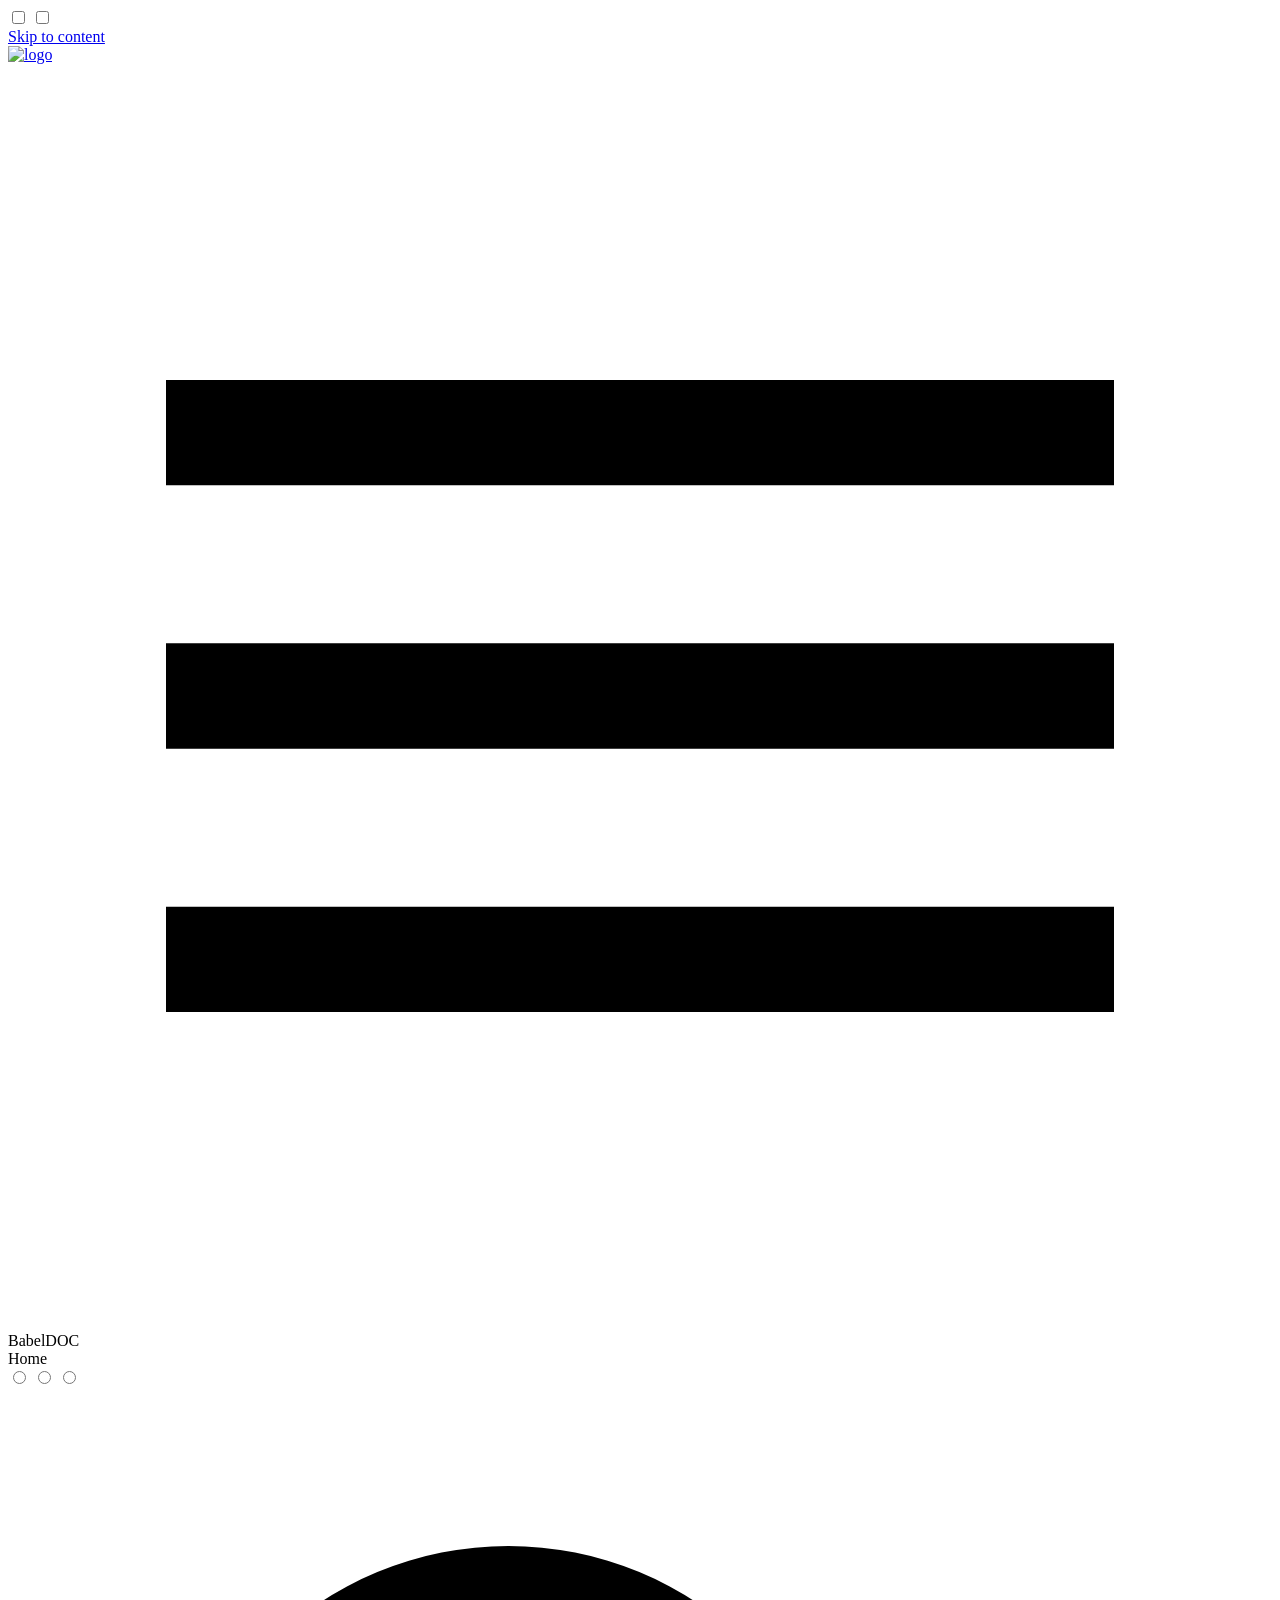
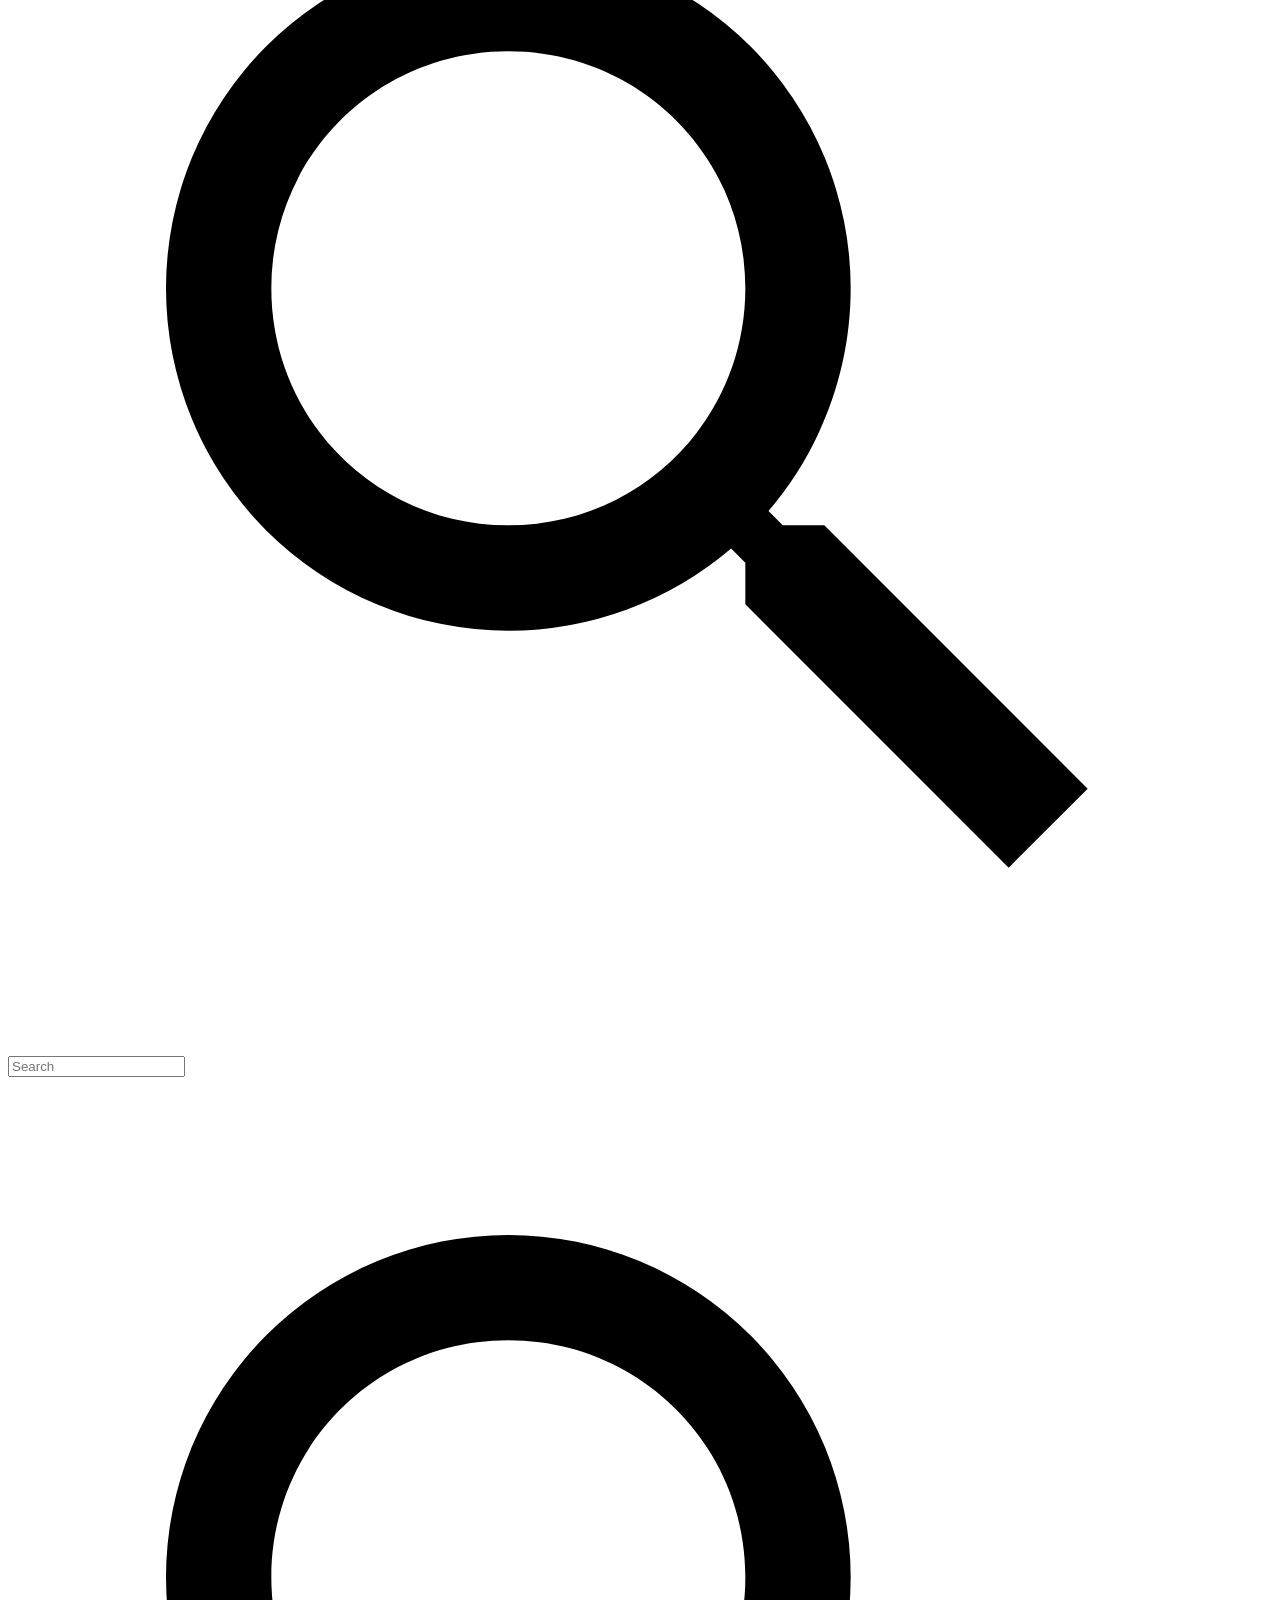
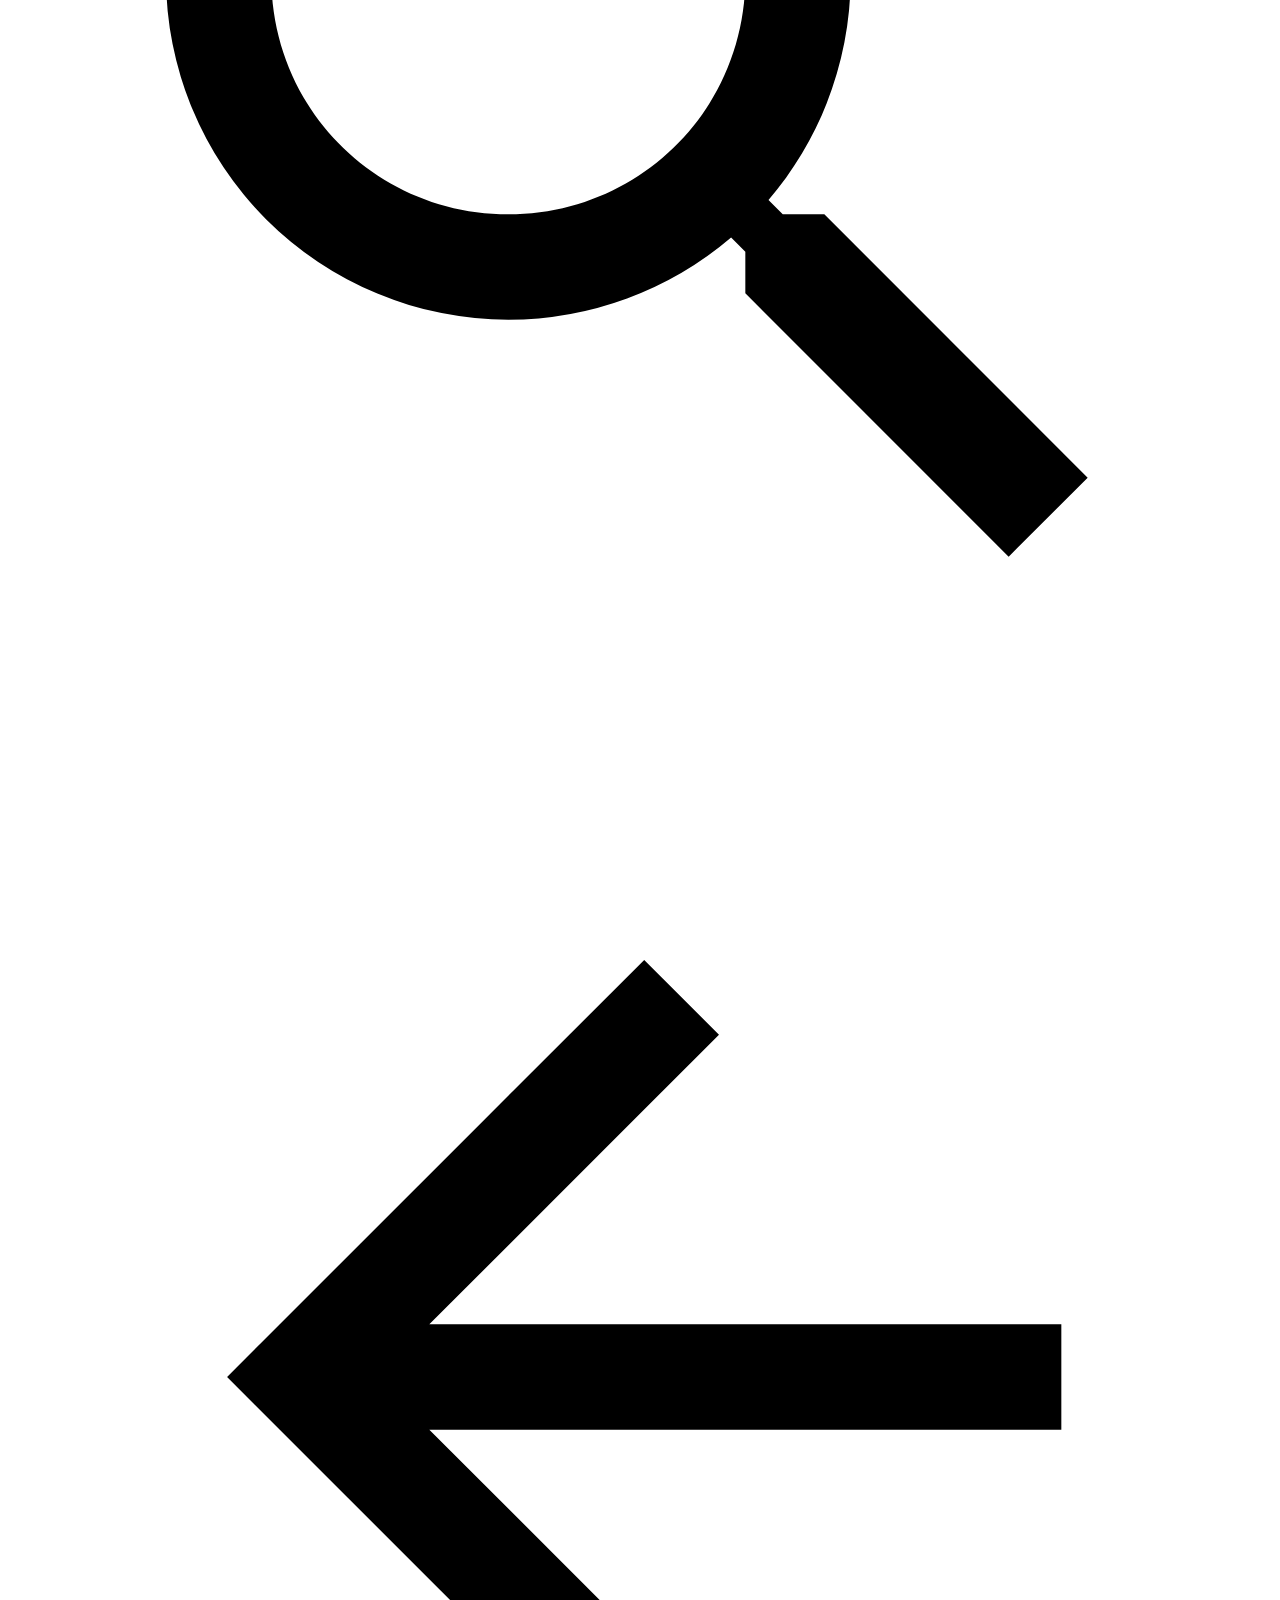
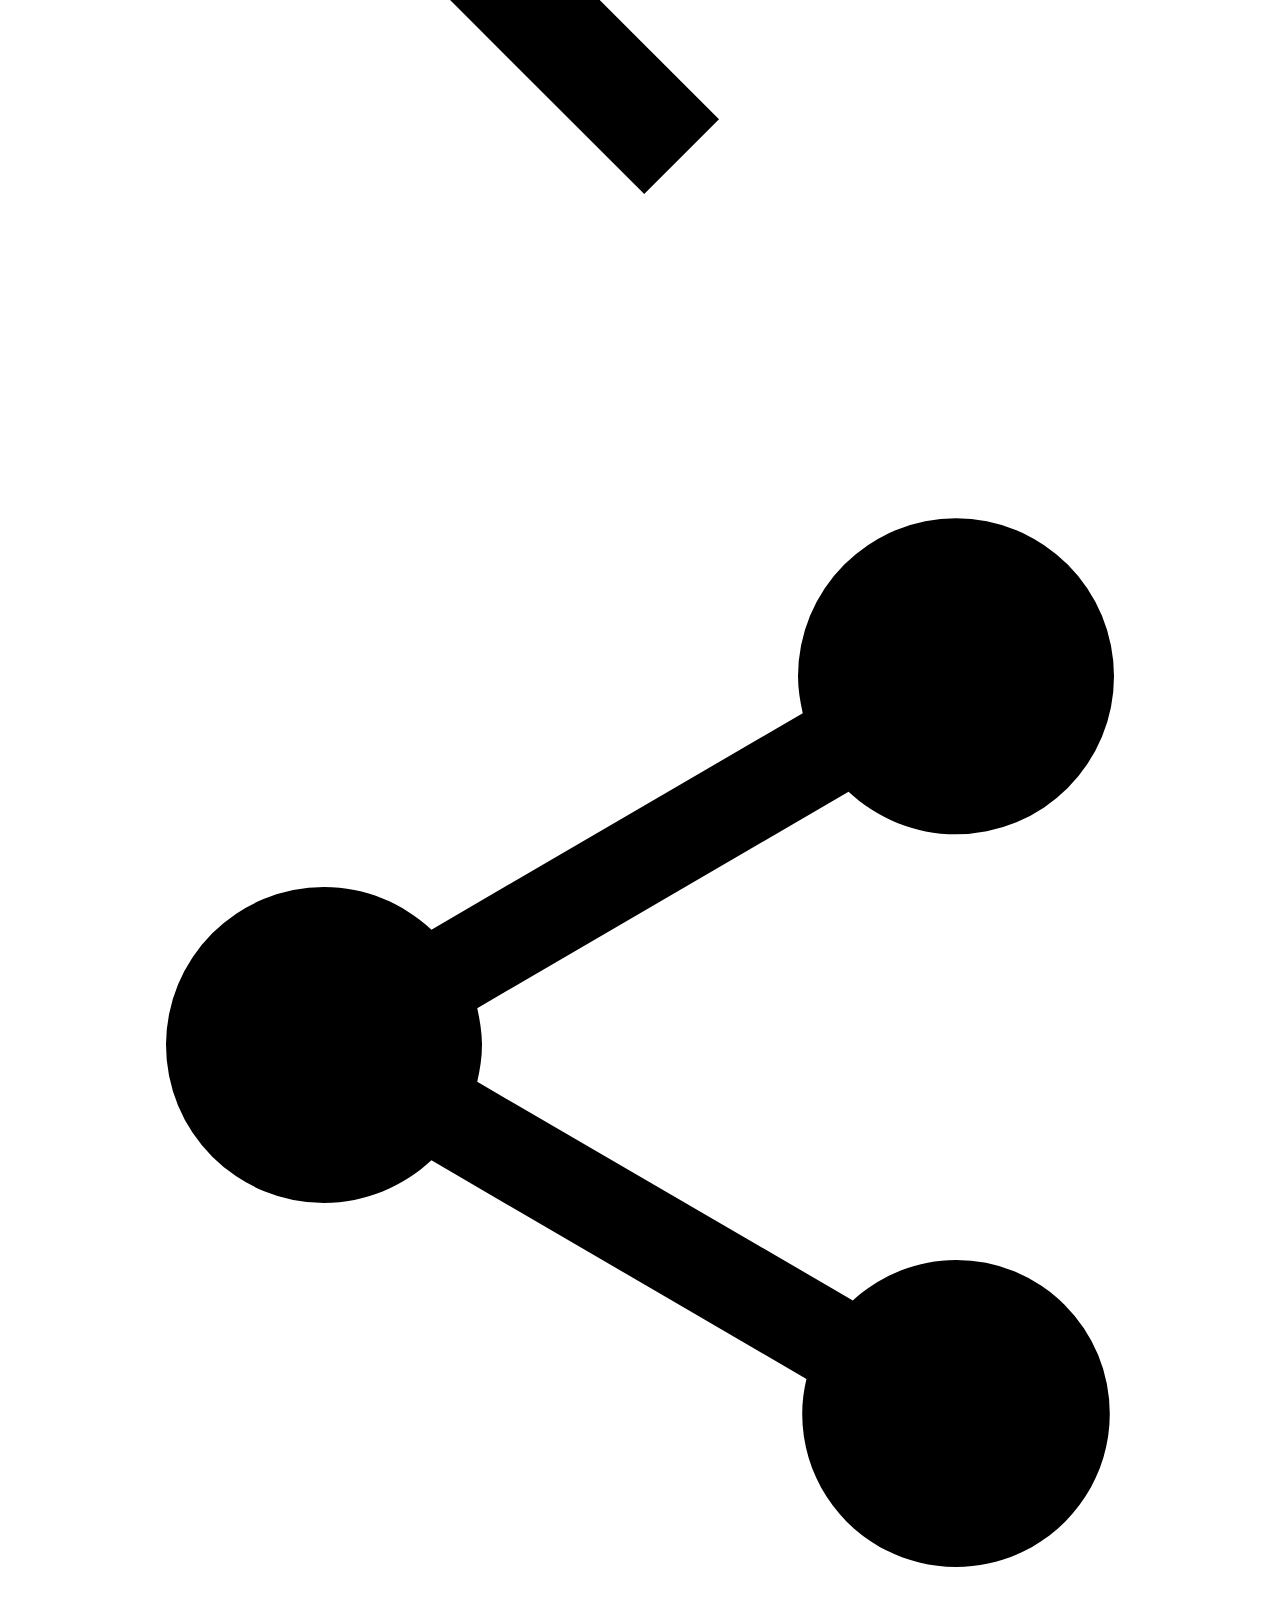
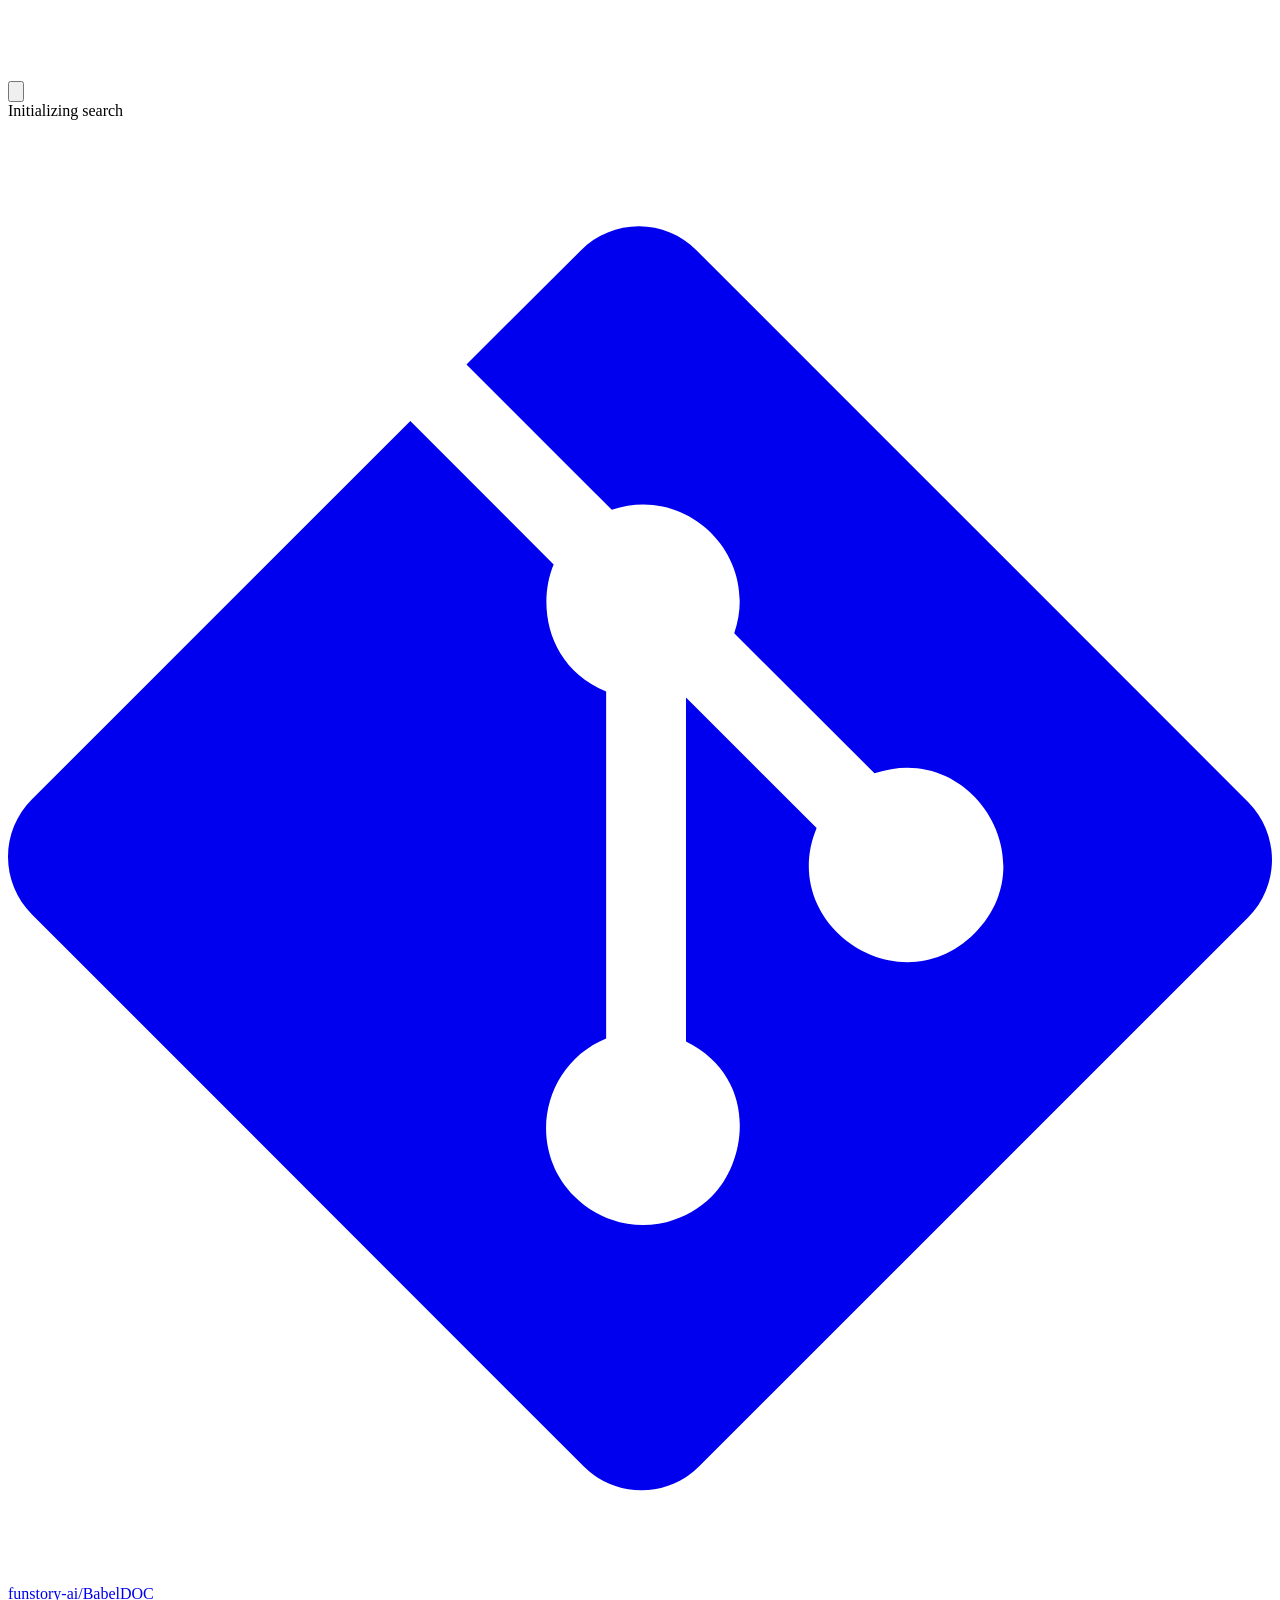
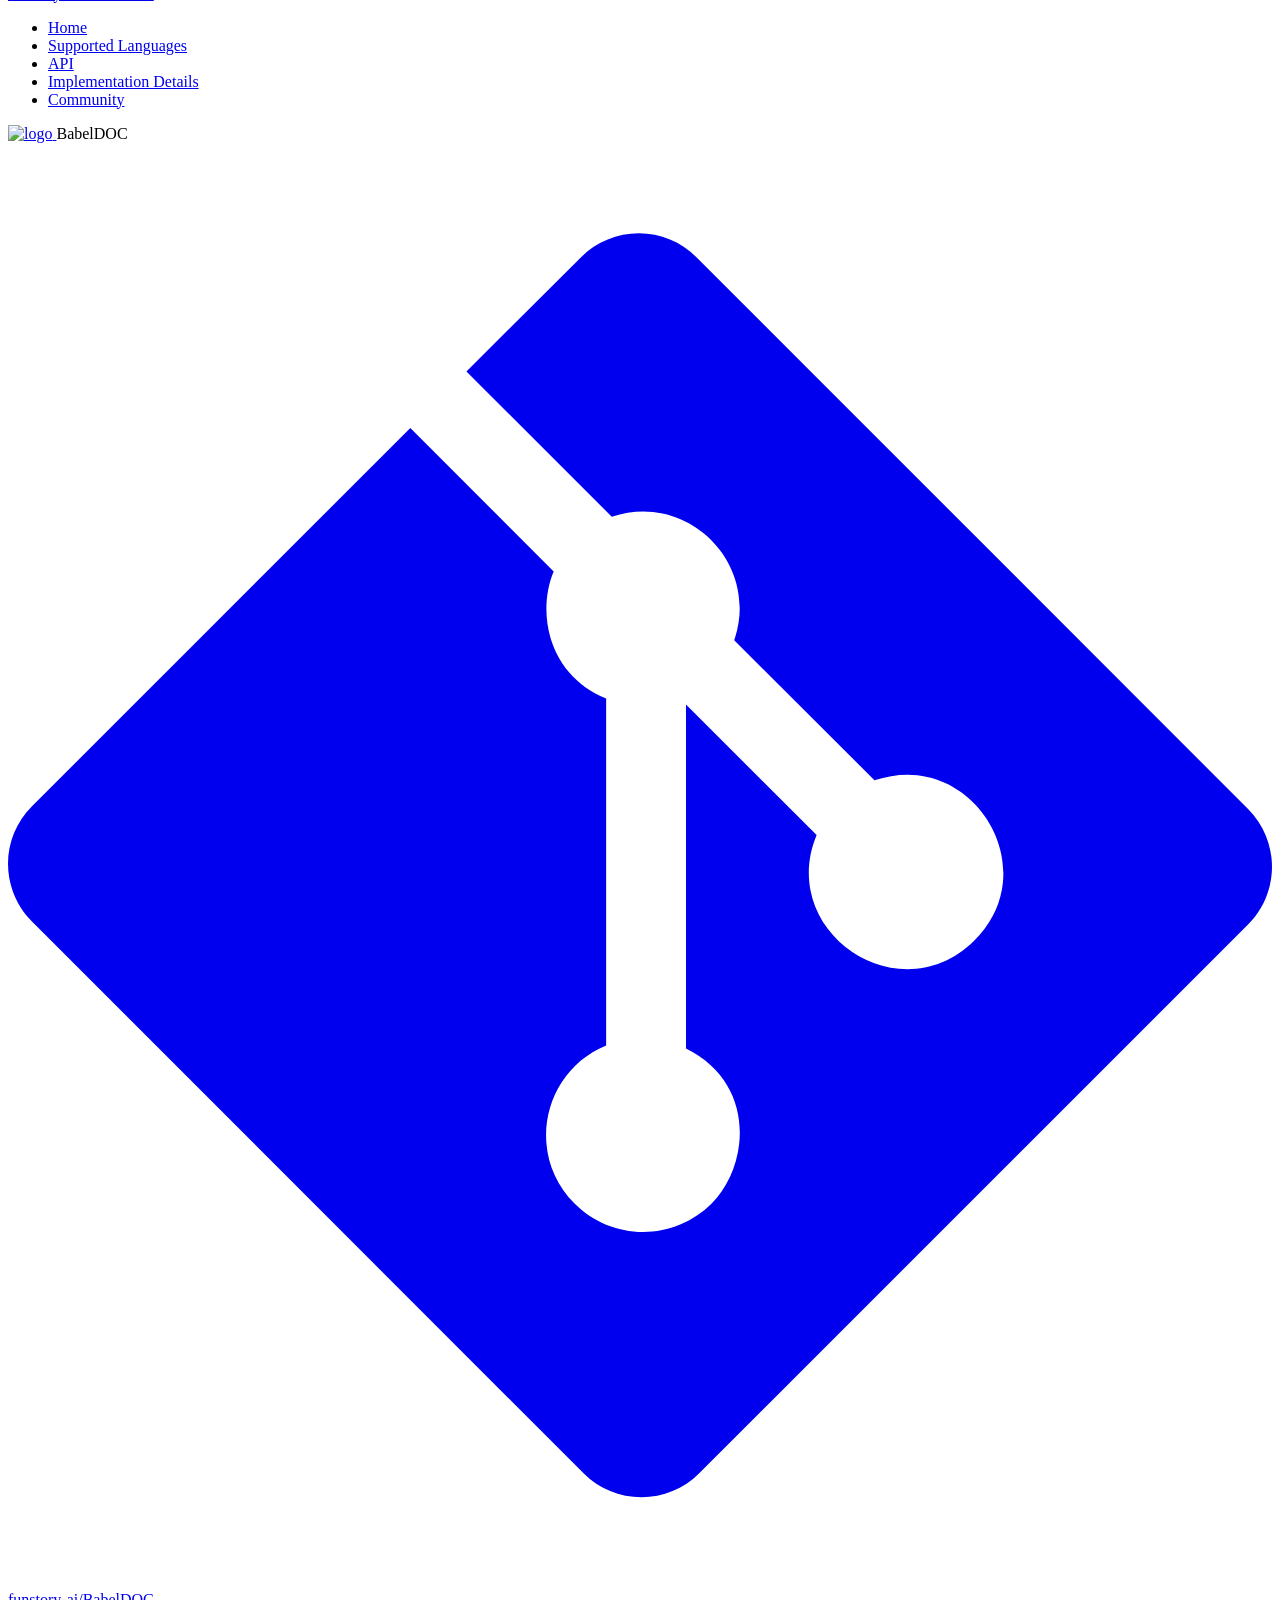
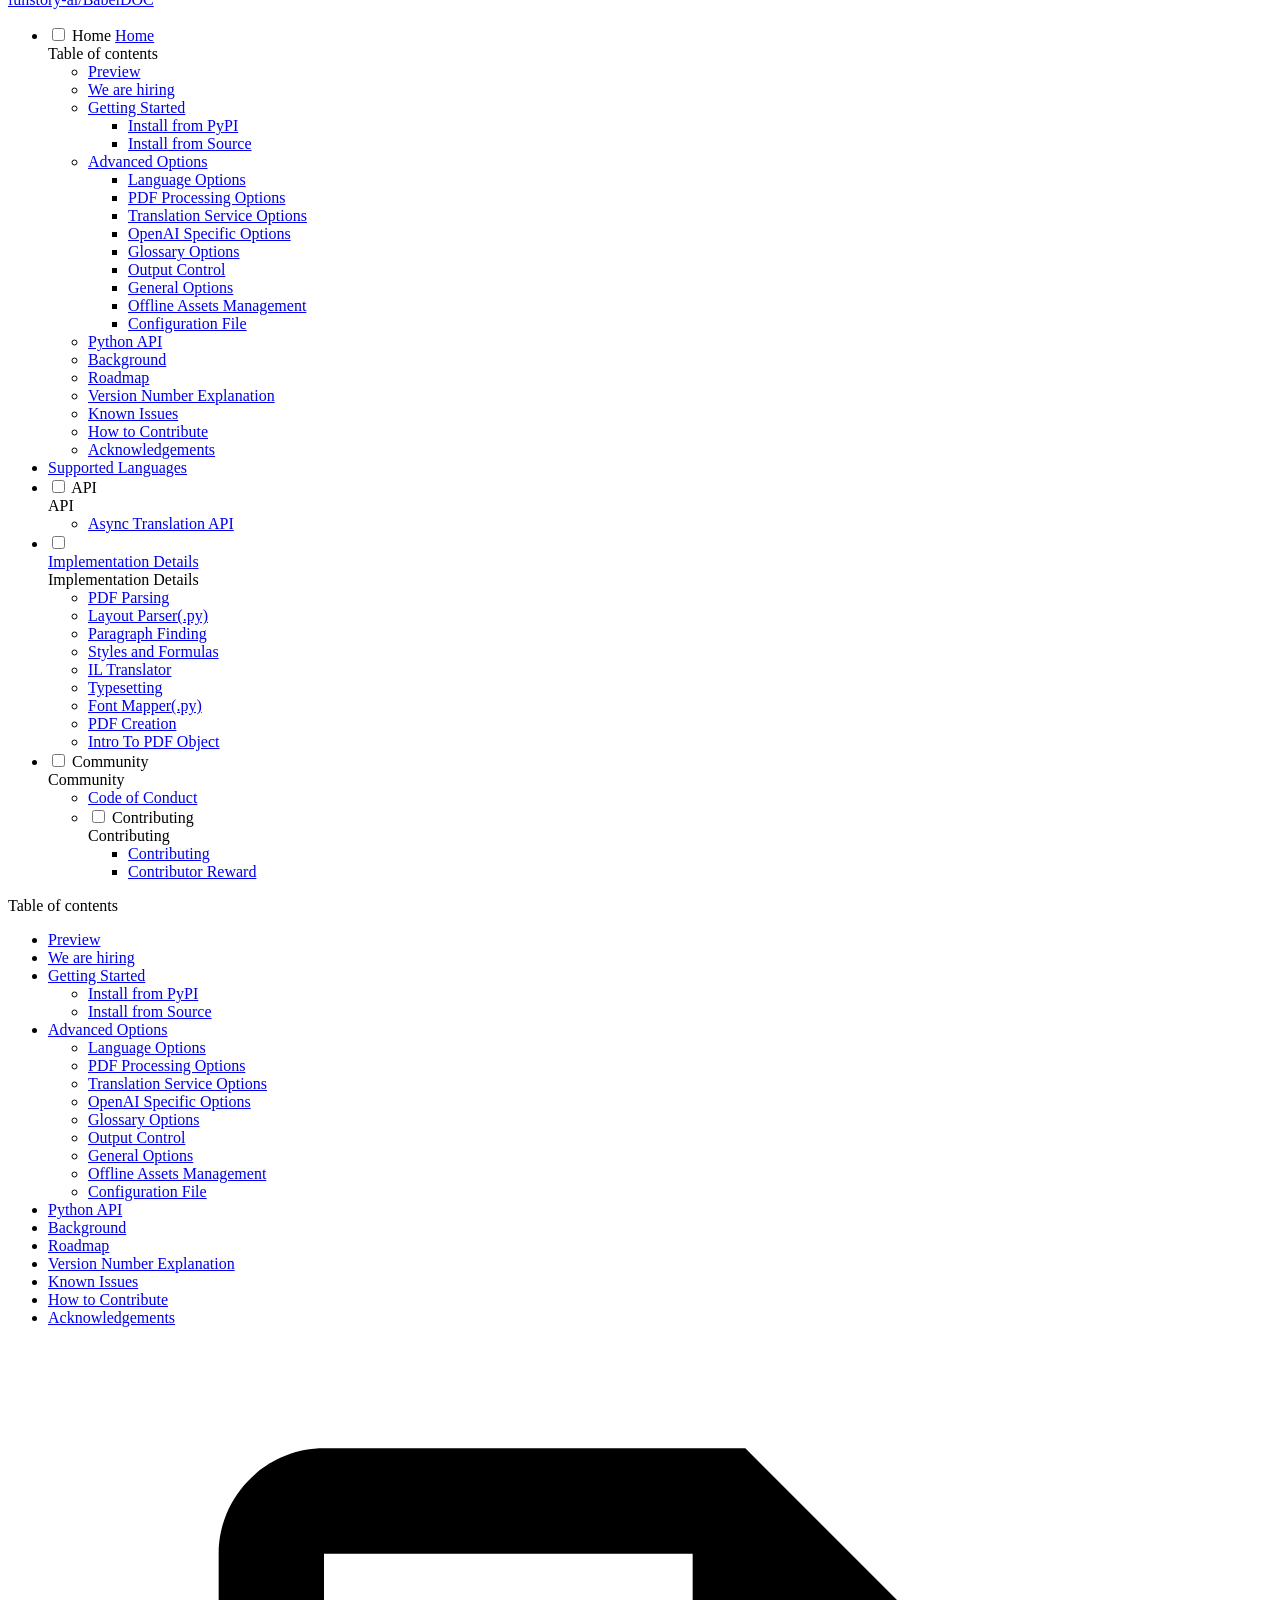
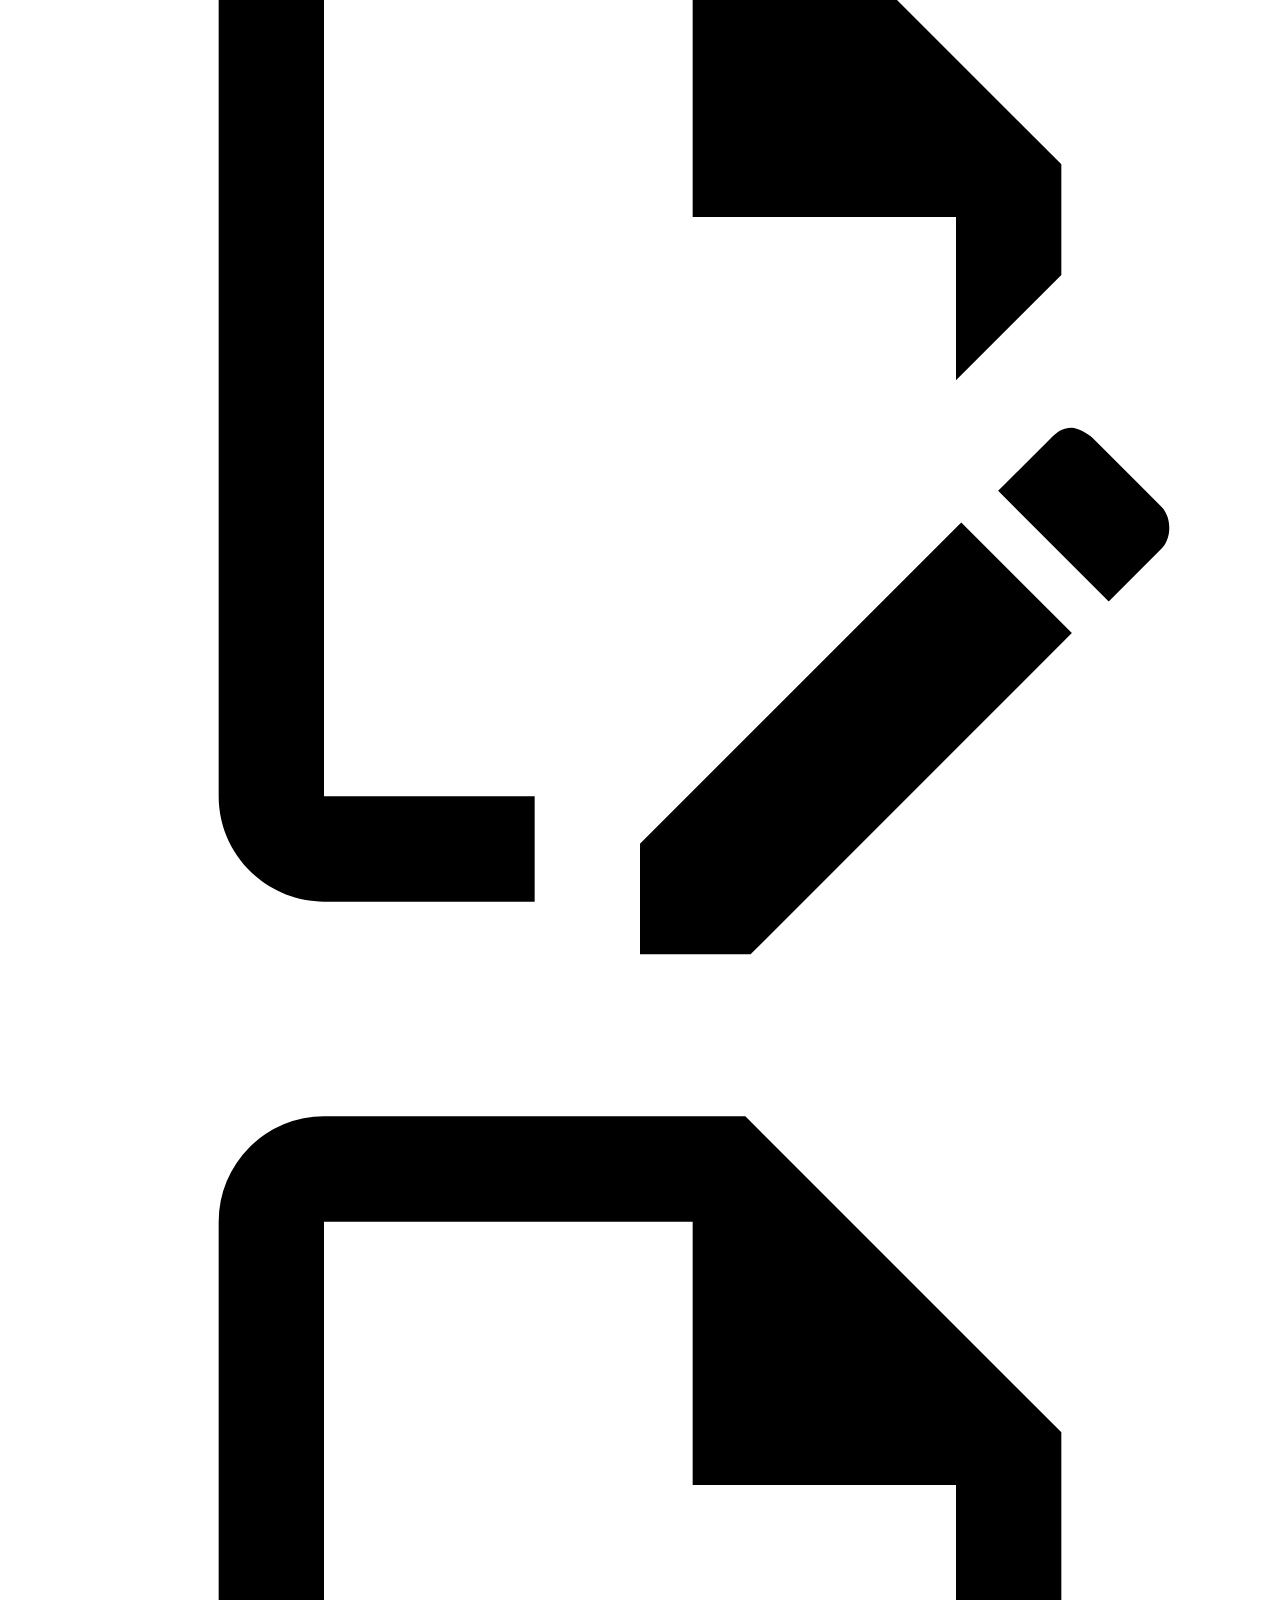
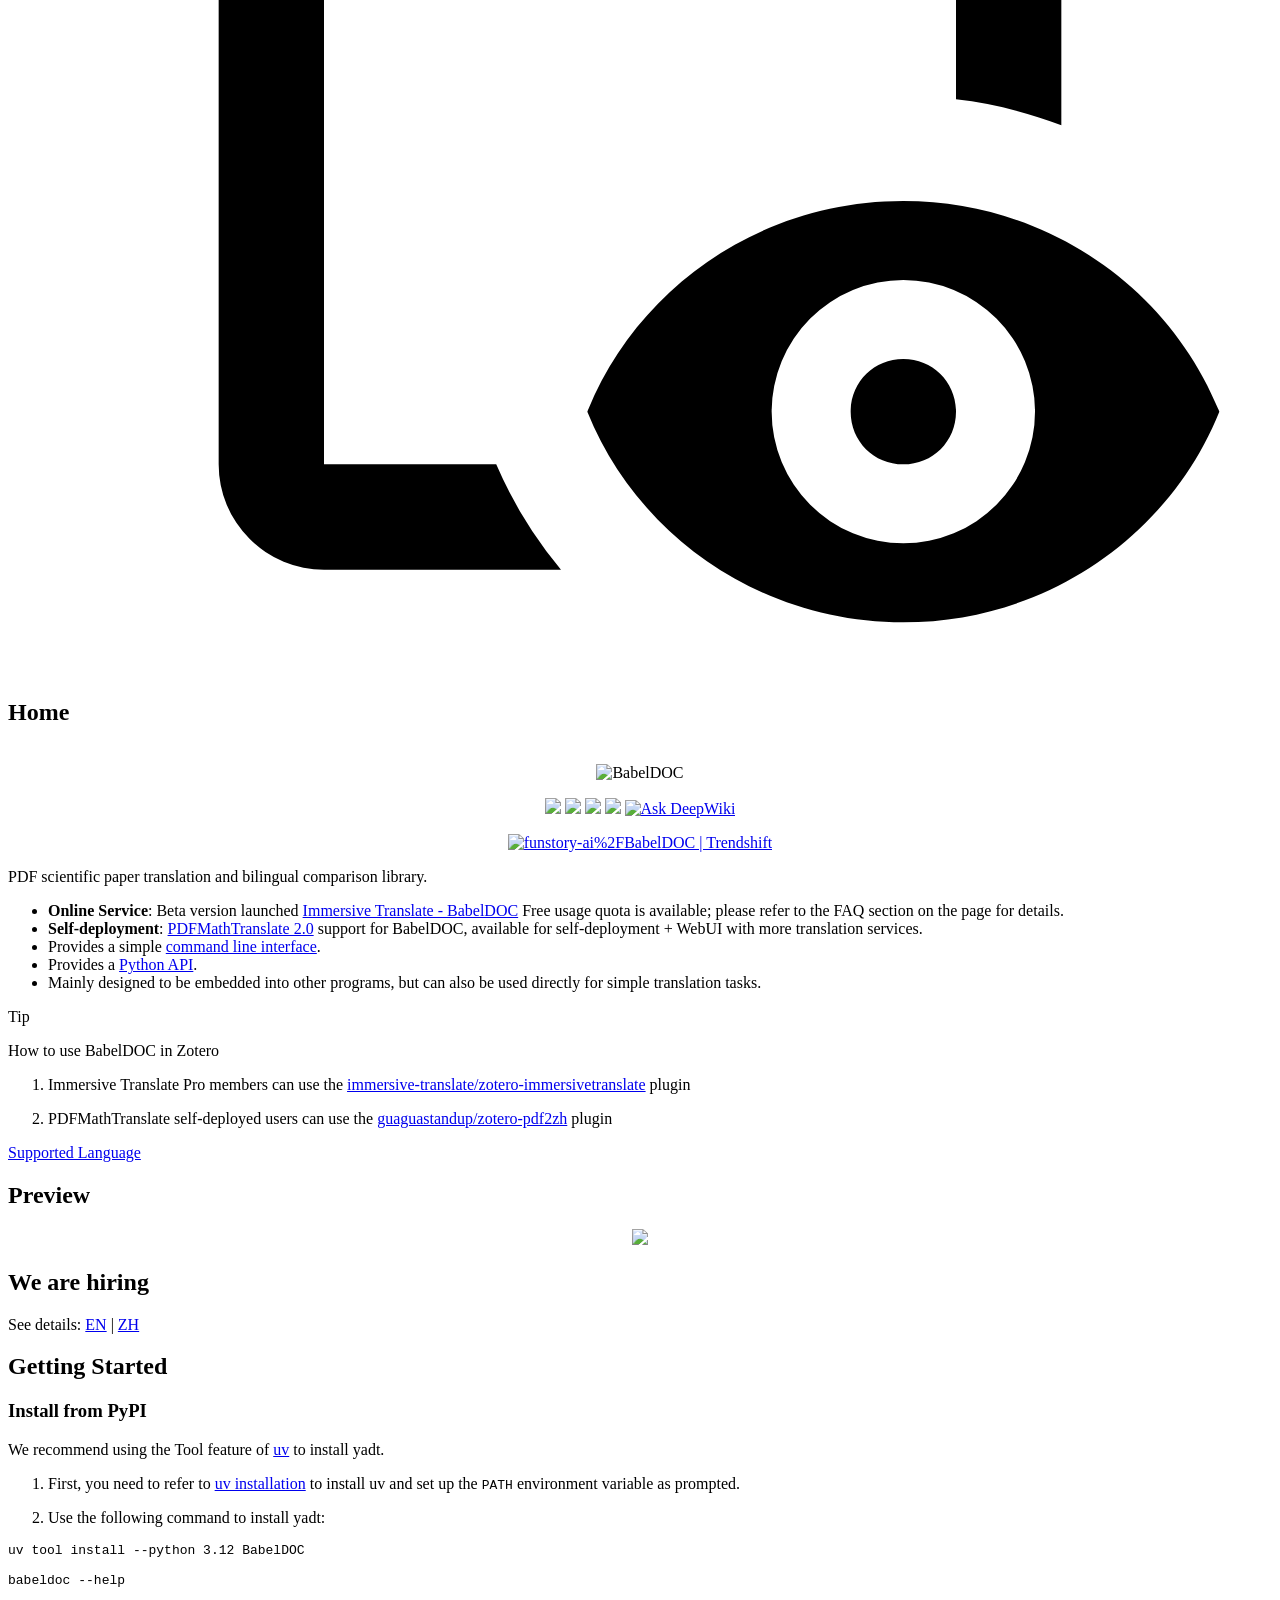
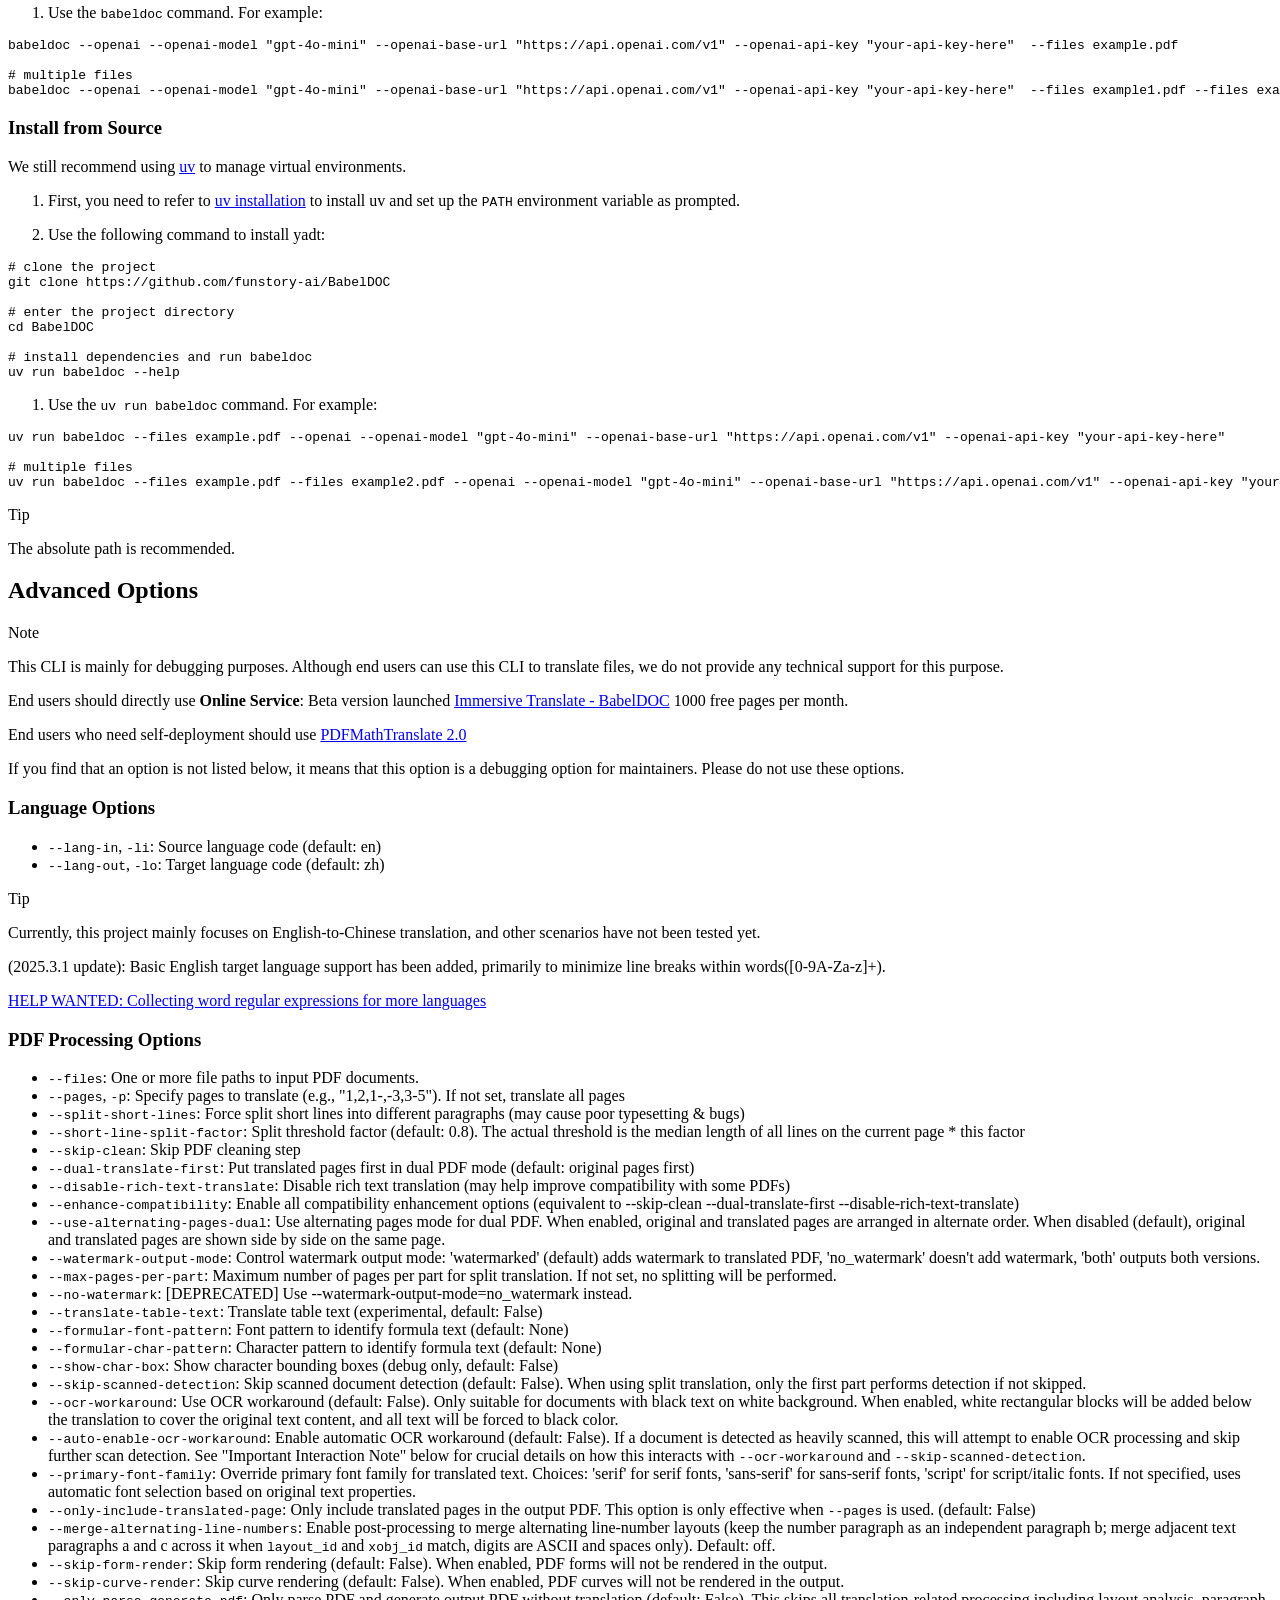
==== index.html @ f6c1f62b "Deployed 0a02318 with MkDocs version: 1.6.1" ====
<!doctype html><html lang=en class=no-js> <head><meta charset=utf-8><meta name=viewport content="width=device-width,initial-scale=1"><meta name=description content="Write your documentation in Markdown and create a professional static site in minutes – searchable, customizable, in 60+ languages, for all devices"><meta name=author content=funstory.ai><link href=https://squidfunk.github.io/mkdocs-material/ rel=canonical><link href=supported_languages/ rel=next><link rel=icon href=images/babeldoc-small-logo-with-transparent-background.svg><meta name=generator content="mkdocs-1.6.1, mkdocs-material-9.6.18"><title>BabelDOC</title><link rel=stylesheet href=assets/stylesheets/main.7e37652d.min.css><link rel=stylesheet href=assets/stylesheets/palette.06af60db.min.css><link rel=preconnect href=https://fonts.gstatic.com crossorigin><link rel=stylesheet href="https://fonts.googleapis.com/css?family=Roboto:300,300i,400,400i,700,700i%7CRoboto+Mono:400,400i,700,700i&display=fallback"><style>:root{--md-text-font:"Roboto";--md-code-font:"Roboto Mono"}</style><script>__md_scope=new URL(".",location),__md_hash=e=>[...e].reduce(((e,_)=>(e<<5)-e+_.charCodeAt(0)),0),__md_get=(e,_=localStorage,t=__md_scope)=>JSON.parse(_.getItem(t.pathname+"."+e)),__md_set=(e,_,t=localStorage,a=__md_scope)=>{try{t.setItem(a.pathname+"."+e,JSON.stringify(_))}catch(e){}}</script></head> <body dir=ltr data-md-color-scheme=default data-md-color-primary=indigo data-md-color-accent=indigo> <input class=md-toggle data-md-toggle=drawer type=checkbox id=__drawer autocomplete=off> <input class=md-toggle data-md-toggle=search type=checkbox id=__search autocomplete=off> <label class=md-overlay for=__drawer></label> <div data-md-component=skip> <a href=#preview class=md-skip> Skip to content </a> </div> <div data-md-component=announce> </div> <header class=md-header data-md-component=header> <nav class="md-header__inner md-grid" aria-label=Header> <a href=. title=BabelDOC class="md-header__button md-logo" aria-label=BabelDOC data-md-component=logo> <img src=images/babeldoc-small-logo-with-transparent-background.svg alt=logo> </a> <label class="md-header__button md-icon" for=__drawer> <svg xmlns=http://www.w3.org/2000/svg viewbox="0 0 24 24"><path d="M3 6h18v2H3zm0 5h18v2H3zm0 5h18v2H3z"/></svg> </label> <div class=md-header__title data-md-component=header-title> <div class=md-header__ellipsis> <div class=md-header__topic> <span class=md-ellipsis> BabelDOC </span> </div> <div class=md-header__topic data-md-component=header-topic> <span class=md-ellipsis> Home </span> </div> </div> </div> <form class=md-header__option data-md-component=palette> <input class=md-option data-md-color-media=(prefers-color-scheme) data-md-color-scheme=default data-md-color-primary=indigo data-md-color-accent=indigo aria-label="Switch to light mode" type=radio name=__palette id=__palette_0> <label class="md-header__button md-icon" title="Switch to light mode" for=__palette_1 hidden> <svg xmlns=http://www.w3.org/2000/svg viewbox="0 0 24 24"><path d="m14.3 16-.7-2h-3.2l-.7 2H7.8L11 7h2l3.2 9zM20 8.69V4h-4.69L12 .69 8.69 4H4v4.69L.69 12 4 15.31V20h4.69L12 23.31 15.31 20H20v-4.69L23.31 12zm-9.15 3.96h2.3L12 9z"/></svg> </label> <input class=md-option data-md-color-media="(prefers-color-scheme: light)" data-md-color-scheme=default data-md-color-primary=white data-md-color-accent=indigo aria-label="Switch to dark mode" type=radio name=__palette id=__palette_1> <label class="md-header__button md-icon" title="Switch to dark mode" for=__palette_2 hidden> <svg xmlns=http://www.w3.org/2000/svg viewbox="0 0 24 24"><path d="M12 8a4 4 0 0 0-4 4 4 4 0 0 0 4 4 4 4 0 0 0 4-4 4 4 0 0 0-4-4m0 10a6 6 0 0 1-6-6 6 6 0 0 1 6-6 6 6 0 0 1 6 6 6 6 0 0 1-6 6m8-9.31V4h-4.69L12 .69 8.69 4H4v4.69L.69 12 4 15.31V20h4.69L12 23.31 15.31 20H20v-4.69L23.31 12z"/></svg> </label> <input class=md-option data-md-color-media="(prefers-color-scheme: dark)" data-md-color-scheme=slate data-md-color-primary=black data-md-color-accent=indigo aria-label="Switch to system preference" type=radio name=__palette id=__palette_2> <label class="md-header__button md-icon" title="Switch to system preference" for=__palette_0 hidden> <svg xmlns=http://www.w3.org/2000/svg viewbox="0 0 24 24"><path d="M12 18c-.89 0-1.74-.2-2.5-.55C11.56 16.5 13 14.42 13 12s-1.44-4.5-3.5-5.45C10.26 6.2 11.11 6 12 6a6 6 0 0 1 6 6 6 6 0 0 1-6 6m8-9.31V4h-4.69L12 .69 8.69 4H4v4.69L.69 12 4 15.31V20h4.69L12 23.31 15.31 20H20v-4.69L23.31 12z"/></svg> </label> </form> <script>var palette=__md_get("__palette");if(palette&&palette.color){if("(prefers-color-scheme)"===palette.color.media){var media=matchMedia("(prefers-color-scheme: light)"),input=document.querySelector(media.matches?"[data-md-color-media='(prefers-color-scheme: light)']":"[data-md-color-media='(prefers-color-scheme: dark)']");palette.color.media=input.getAttribute("data-md-color-media"),palette.color.scheme=input.getAttribute("data-md-color-scheme"),palette.color.primary=input.getAttribute("data-md-color-primary"),palette.color.accent=input.getAttribute("data-md-color-accent")}for(var[key,value]of Object.entries(palette.color))document.body.setAttribute("data-md-color-"+key,value)}</script> <label class="md-header__button md-icon" for=__search> <svg xmlns=http://www.w3.org/2000/svg viewbox="0 0 24 24"><path d="M9.5 3A6.5 6.5 0 0 1 16 9.5c0 1.61-.59 3.09-1.56 4.23l.27.27h.79l5 5-1.5 1.5-5-5v-.79l-.27-.27A6.52 6.52 0 0 1 9.5 16 6.5 6.5 0 0 1 3 9.5 6.5 6.5 0 0 1 9.5 3m0 2C7 5 5 7 5 9.5S7 14 9.5 14 14 12 14 9.5 12 5 9.5 5"/></svg> </label> <div class=md-search data-md-component=search role=dialog> <label class=md-search__overlay for=__search></label> <div class=md-search__inner role=search> <form class=md-search__form name=search> <input type=text class=md-search__input name=query aria-label=Search placeholder=Search autocapitalize=off autocorrect=off autocomplete=off spellcheck=false data-md-component=search-query required> <label class="md-search__icon md-icon" for=__search> <svg xmlns=http://www.w3.org/2000/svg viewbox="0 0 24 24"><path d="M9.5 3A6.5 6.5 0 0 1 16 9.5c0 1.61-.59 3.09-1.56 4.23l.27.27h.79l5 5-1.5 1.5-5-5v-.79l-.27-.27A6.52 6.52 0 0 1 9.5 16 6.5 6.5 0 0 1 3 9.5 6.5 6.5 0 0 1 9.5 3m0 2C7 5 5 7 5 9.5S7 14 9.5 14 14 12 14 9.5 12 5 9.5 5"/></svg> <svg xmlns=http://www.w3.org/2000/svg viewbox="0 0 24 24"><path d="M20 11v2H8l5.5 5.5-1.42 1.42L4.16 12l7.92-7.92L13.5 5.5 8 11z"/></svg> </label> <nav class=md-search__options aria-label=Search> <a href=javascript:void(0) class="md-search__icon md-icon" title=Share aria-label=Share data-clipboard data-clipboard-text data-md-component=search-share tabindex=-1> <svg xmlns=http://www.w3.org/2000/svg viewbox="0 0 24 24"><path d="M18 16.08c-.76 0-1.44.3-1.96.77L8.91 12.7c.05-.23.09-.46.09-.7s-.04-.47-.09-.7l7.05-4.11c.54.5 1.25.81 2.04.81a3 3 0 0 0 3-3 3 3 0 0 0-3-3 3 3 0 0 0-3 3c0 .24.04.47.09.7L8.04 9.81C7.5 9.31 6.79 9 6 9a3 3 0 0 0-3 3 3 3 0 0 0 3 3c.79 0 1.5-.31 2.04-.81l7.12 4.15c-.05.21-.08.43-.08.66 0 1.61 1.31 2.91 2.92 2.91s2.92-1.3 2.92-2.91A2.92 2.92 0 0 0 18 16.08"/></svg> </a> <button type=reset class="md-search__icon md-icon" title=Clear aria-label=Clear tabindex=-1> <svg xmlns=http://www.w3.org/2000/svg viewbox="0 0 24 24"><path d="M19 6.41 17.59 5 12 10.59 6.41 5 5 6.41 10.59 12 5 17.59 6.41 19 12 13.41 17.59 19 19 17.59 13.41 12z"/></svg> </button> </nav> <div class=md-search__suggest data-md-component=search-suggest></div> </form> <div class=md-search__output> <div class=md-search__scrollwrap tabindex=0 data-md-scrollfix> <div class=md-search-result data-md-component=search-result> <div class=md-search-result__meta> Initializing search </div> <ol class=md-search-result__list role=presentation></ol> </div> </div> </div> </div> </div> <div class=md-header__source> <a href=https://github.com/funstory-ai/BabelDOC title="Go to repository" class=md-source data-md-component=source> <div class="md-source__icon md-icon"> <svg xmlns=http://www.w3.org/2000/svg viewbox="0 0 448 512"><!-- Font Awesome Free 7.0.0 by @fontawesome - https://fontawesome.com License - https://fontawesome.com/license/free (Icons: CC BY 4.0, Fonts: SIL OFL 1.1, Code: MIT License) Copyright 2025 Fonticons, Inc.--><path fill=currentColor d="M439.6 236.1 244 40.5c-5.4-5.5-12.8-8.5-20.4-8.5s-15 3-20.4 8.4L162.5 81l51.5 51.5c27.1-9.1 52.7 16.8 43.4 43.7l49.7 49.7c34.2-11.8 61.2 31 35.5 56.7-26.5 26.5-70.2-2.9-56-37.3L240.3 199v121.9c25.3 12.5 22.3 41.8 9.1 55-6.4 6.4-15.2 10.1-24.3 10.1s-17.8-3.6-24.3-10.1c-17.6-17.6-11.1-46.9 11.2-56v-123c-20.8-8.5-24.6-30.7-18.6-45L142.6 101 8.5 235.1C3 240.6 0 247.9 0 255.5s3 15 8.5 20.4l195.6 195.7c5.4 5.4 12.7 8.4 20.4 8.4s15-3 20.4-8.4l194.7-194.7c5.4-5.4 8.4-12.8 8.4-20.4s-3-15-8.4-20.4"/></svg> </div> <div class=md-source__repository> funstory-ai/BabelDOC </div> </a> </div> </nav> </header> <div class=md-container data-md-component=container> <nav class=md-tabs aria-label=Tabs data-md-component=tabs> <div class=md-grid> <ul class=md-tabs__list> <li class="md-tabs__item md-tabs__item--active"> <a href=. class=md-tabs__link> Home </a> </li> <li class=md-tabs__item> <a href=supported_languages/ class=md-tabs__link> Supported Languages </a> </li> <li class=md-tabs__item> <a href=ImplementationDetails/AsyncTranslate/AsyncTranslate/ class=md-tabs__link> API </a> </li> <li class=md-tabs__item> <a href=ImplementationDetails/ class=md-tabs__link> Implementation Details </a> </li> <li class=md-tabs__item> <a href=CODE_OF_CONDUCT/ class=md-tabs__link> Community </a> </li> </ul> </div> </nav> <main class=md-main data-md-component=main> <div class="md-main__inner md-grid"> <div class="md-sidebar md-sidebar--primary" data-md-component=sidebar data-md-type=navigation> <div class=md-sidebar__scrollwrap> <div class=md-sidebar__inner> <nav class="md-nav md-nav--primary md-nav--lifted" aria-label=Navigation data-md-level=0> <label class=md-nav__title for=__drawer> <a href=. title=BabelDOC class="md-nav__button md-logo" aria-label=BabelDOC data-md-component=logo> <img src=images/babeldoc-small-logo-with-transparent-background.svg alt=logo> </a> BabelDOC </label> <div class=md-nav__source> <a href=https://github.com/funstory-ai/BabelDOC title="Go to repository" class=md-source data-md-component=source> <div class="md-source__icon md-icon"> <svg xmlns=http://www.w3.org/2000/svg viewbox="0 0 448 512"><!-- Font Awesome Free 7.0.0 by @fontawesome - https://fontawesome.com License - https://fontawesome.com/license/free (Icons: CC BY 4.0, Fonts: SIL OFL 1.1, Code: MIT License) Copyright 2025 Fonticons, Inc.--><path fill=currentColor d="M439.6 236.1 244 40.5c-5.4-5.5-12.8-8.5-20.4-8.5s-15 3-20.4 8.4L162.5 81l51.5 51.5c27.1-9.1 52.7 16.8 43.4 43.7l49.7 49.7c34.2-11.8 61.2 31 35.5 56.7-26.5 26.5-70.2-2.9-56-37.3L240.3 199v121.9c25.3 12.5 22.3 41.8 9.1 55-6.4 6.4-15.2 10.1-24.3 10.1s-17.8-3.6-24.3-10.1c-17.6-17.6-11.1-46.9 11.2-56v-123c-20.8-8.5-24.6-30.7-18.6-45L142.6 101 8.5 235.1C3 240.6 0 247.9 0 255.5s3 15 8.5 20.4l195.6 195.7c5.4 5.4 12.7 8.4 20.4 8.4s15-3 20.4-8.4l194.7-194.7c5.4-5.4 8.4-12.8 8.4-20.4s-3-15-8.4-20.4"/></svg> </div> <div class=md-source__repository> funstory-ai/BabelDOC </div> </a> </div> <ul class=md-nav__list data-md-scrollfix> <li class="md-nav__item md-nav__item--active"> <input class="md-nav__toggle md-toggle" type=checkbox id=__toc> <label class="md-nav__link md-nav__link--active" for=__toc> <span class=md-ellipsis> Home </span> <span class="md-nav__icon md-icon"></span> </label> <a href=. class="md-nav__link md-nav__link--active"> <span class=md-ellipsis> Home </span> </a> <nav class="md-nav md-nav--secondary" aria-label="Table of contents"> <label class=md-nav__title for=__toc> <span class="md-nav__icon md-icon"></span> Table of contents </label> <ul class=md-nav__list data-md-component=toc data-md-scrollfix> <li class=md-nav__item> <a href=#preview class=md-nav__link> <span class=md-ellipsis> Preview </span> </a> </li> <li class=md-nav__item> <a href=#we-are-hiring class=md-nav__link> <span class=md-ellipsis> We are hiring </span> </a> </li> <li class=md-nav__item> <a href=#getting-started class=md-nav__link> <span class=md-ellipsis> Getting Started </span> </a> <nav class=md-nav aria-label="Getting Started"> <ul class=md-nav__list> <li class=md-nav__item> <a href=#install-from-pypi class=md-nav__link> <span class=md-ellipsis> Install from PyPI </span> </a> </li> <li class=md-nav__item> <a href=#install-from-source class=md-nav__link> <span class=md-ellipsis> Install from Source </span> </a> </li> </ul> </nav> </li> <li class=md-nav__item> <a href=#advanced-options class=md-nav__link> <span class=md-ellipsis> Advanced Options </span> </a> <nav class=md-nav aria-label="Advanced Options"> <ul class=md-nav__list> <li class=md-nav__item> <a href=#language-options class=md-nav__link> <span class=md-ellipsis> Language Options </span> </a> </li> <li class=md-nav__item> <a href=#pdf-processing-options class=md-nav__link> <span class=md-ellipsis> PDF Processing Options </span> </a> </li> <li class=md-nav__item> <a href=#translation-service-options class=md-nav__link> <span class=md-ellipsis> Translation Service Options </span> </a> </li> <li class=md-nav__item> <a href=#openai-specific-options class=md-nav__link> <span class=md-ellipsis> OpenAI Specific Options </span> </a> </li> <li class=md-nav__item> <a href=#glossary-options class=md-nav__link> <span class=md-ellipsis> Glossary Options </span> </a> </li> <li class=md-nav__item> <a href=#output-control class=md-nav__link> <span class=md-ellipsis> Output Control </span> </a> </li> <li class=md-nav__item> <a href=#general-options class=md-nav__link> <span class=md-ellipsis> General Options </span> </a> </li> <li class=md-nav__item> <a href=#offline-assets-management class=md-nav__link> <span class=md-ellipsis> Offline Assets Management </span> </a> </li> <li class=md-nav__item> <a href=#configuration-file class=md-nav__link> <span class=md-ellipsis> Configuration File </span> </a> </li> </ul> </nav> </li> <li class=md-nav__item> <a href=#python-api class=md-nav__link> <span class=md-ellipsis> Python API </span> </a> </li> <li class=md-nav__item> <a href=#background class=md-nav__link> <span class=md-ellipsis> Background </span> </a> </li> <li class=md-nav__item> <a href=#roadmap class=md-nav__link> <span class=md-ellipsis> Roadmap </span> </a> </li> <li class=md-nav__item> <a href=#version-number-explanation class=md-nav__link> <span class=md-ellipsis> Version Number Explanation </span> </a> </li> <li class=md-nav__item> <a href=#known-issues class=md-nav__link> <span class=md-ellipsis> Known Issues </span> </a> </li> <li class=md-nav__item> <a href=#how-to-contribute class=md-nav__link> <span class=md-ellipsis> How to Contribute </span> </a> </li> <li class=md-nav__item> <a href=#acknowledgements class=md-nav__link> <span class=md-ellipsis> Acknowledgements </span> </a> </li> </ul> </nav> </li> <li class=md-nav__item> <a href=supported_languages/ class=md-nav__link> <span class=md-ellipsis> Supported Languages </span> </a> </li> <li class="md-nav__item md-nav__item--nested"> <input class="md-nav__toggle md-toggle " type=checkbox id=__nav_3> <label class=md-nav__link for=__nav_3 id=__nav_3_label tabindex=0> <span class=md-ellipsis> API </span> <span class="md-nav__icon md-icon"></span> </label> <nav class=md-nav data-md-level=1 aria-labelledby=__nav_3_label aria-expanded=false> <label class=md-nav__title for=__nav_3> <span class="md-nav__icon md-icon"></span> API </label> <ul class=md-nav__list data-md-scrollfix> <li class=md-nav__item> <a href=ImplementationDetails/AsyncTranslate/AsyncTranslate/ class=md-nav__link> <span class=md-ellipsis> Async Translation API </span> </a> </li> </ul> </nav> </li> <li class="md-nav__item md-nav__item--nested"> <input class="md-nav__toggle md-toggle " type=checkbox id=__nav_4> <div class="md-nav__link md-nav__container"> <a href=ImplementationDetails/ class="md-nav__link "> <span class=md-ellipsis> Implementation Details </span> </a> <label class="md-nav__link " for=__nav_4 id=__nav_4_label tabindex=0> <span class="md-nav__icon md-icon"></span> </label> </div> <nav class=md-nav data-md-level=1 aria-labelledby=__nav_4_label aria-expanded=false> <label class=md-nav__title for=__nav_4> <span class="md-nav__icon md-icon"></span> Implementation Details </label> <ul class=md-nav__list data-md-scrollfix> <li class=md-nav__item> <a href=ImplementationDetails/PDFParsing/PDFParsing/ class=md-nav__link> <span class=md-ellipsis> PDF Parsing </span> </a> </li> <li class=md-nav__item> <a href=https://github.com/funstory-ai/BabelDOC/blob/main/babeldoc/document_il/midend/layout_parser.py class=md-nav__link> <span class=md-ellipsis> Layout Parser(.py) </span> </a> </li> <li class=md-nav__item> <a href=ImplementationDetails/ParagraphFinding/ParagraphFinding/ class=md-nav__link> <span class=md-ellipsis> Paragraph Finding </span> </a> </li> <li class=md-nav__item> <a href=ImplementationDetails/StylesAndFormulas/StylesAndFormulas/ class=md-nav__link> <span class=md-ellipsis> Styles and Formulas </span> </a> </li> <li class=md-nav__item> <a href=ImplementationDetails/ILTranslator/ILTranslator/ class=md-nav__link> <span class=md-ellipsis> IL Translator </span> </a> </li> <li class=md-nav__item> <a href=ImplementationDetails/Typesetting/Typesetting/ class=md-nav__link> <span class=md-ellipsis> Typesetting </span> </a> </li> <li class=md-nav__item> <a href=https://github.com/funstory-ai/BabelDOC/blob/main/babeldoc/document_il/utils/fontmap.py class=md-nav__link> <span class=md-ellipsis> Font Mapper(.py) </span> </a> </li> <li class=md-nav__item> <a href=ImplementationDetails/PDFCreation/PDFCreation/ class=md-nav__link> <span class=md-ellipsis> PDF Creation </span> </a> </li> <li class=md-nav__item> <a href=intro-to-pdf-object/ class=md-nav__link> <span class=md-ellipsis> Intro To PDF Object </span> </a> </li> </ul> </nav> </li> <li class="md-nav__item md-nav__item--nested"> <input class="md-nav__toggle md-toggle " type=checkbox id=__nav_5> <label class=md-nav__link for=__nav_5 id=__nav_5_label tabindex=0> <span class=md-ellipsis> Community </span> <span class="md-nav__icon md-icon"></span> </label> <nav class=md-nav data-md-level=1 aria-labelledby=__nav_5_label aria-expanded=false> <label class=md-nav__title for=__nav_5> <span class="md-nav__icon md-icon"></span> Community </label> <ul class=md-nav__list data-md-scrollfix> <li class=md-nav__item> <a href=CODE_OF_CONDUCT/ class=md-nav__link> <span class=md-ellipsis> Code of Conduct </span> </a> </li> <li class="md-nav__item md-nav__item--nested"> <input class="md-nav__toggle md-toggle " type=checkbox id=__nav_5_2> <label class=md-nav__link for=__nav_5_2 id=__nav_5_2_label tabindex=0> <span class=md-ellipsis> Contributing </span> <span class="md-nav__icon md-icon"></span> </label> <nav class=md-nav data-md-level=2 aria-labelledby=__nav_5_2_label aria-expanded=false> <label class=md-nav__title for=__nav_5_2> <span class="md-nav__icon md-icon"></span> Contributing </label> <ul class=md-nav__list data-md-scrollfix> <li class=md-nav__item> <a href=CONTRIBUTING/ class=md-nav__link> <span class=md-ellipsis> Contributing </span> </a> </li> <li class=md-nav__item> <a href=CONTRIBUTOR_REWARD/ class=md-nav__link> <span class=md-ellipsis> Contributor Reward </span> </a> </li> </ul> </nav> </li> </ul> </nav> </li> </ul> </nav> </div> </div> </div> <div class="md-sidebar md-sidebar--secondary" data-md-component=sidebar data-md-type=toc> <div class=md-sidebar__scrollwrap> <div class=md-sidebar__inner> <nav class="md-nav md-nav--secondary" aria-label="Table of contents"> <label class=md-nav__title for=__toc> <span class="md-nav__icon md-icon"></span> Table of contents </label> <ul class=md-nav__list data-md-component=toc data-md-scrollfix> <li class=md-nav__item> <a href=#preview class=md-nav__link> <span class=md-ellipsis> Preview </span> </a> </li> <li class=md-nav__item> <a href=#we-are-hiring class=md-nav__link> <span class=md-ellipsis> We are hiring </span> </a> </li> <li class=md-nav__item> <a href=#getting-started class=md-nav__link> <span class=md-ellipsis> Getting Started </span> </a> <nav class=md-nav aria-label="Getting Started"> <ul class=md-nav__list> <li class=md-nav__item> <a href=#install-from-pypi class=md-nav__link> <span class=md-ellipsis> Install from PyPI </span> </a> </li> <li class=md-nav__item> <a href=#install-from-source class=md-nav__link> <span class=md-ellipsis> Install from Source </span> </a> </li> </ul> </nav> </li> <li class=md-nav__item> <a href=#advanced-options class=md-nav__link> <span class=md-ellipsis> Advanced Options </span> </a> <nav class=md-nav aria-label="Advanced Options"> <ul class=md-nav__list> <li class=md-nav__item> <a href=#language-options class=md-nav__link> <span class=md-ellipsis> Language Options </span> </a> </li> <li class=md-nav__item> <a href=#pdf-processing-options class=md-nav__link> <span class=md-ellipsis> PDF Processing Options </span> </a> </li> <li class=md-nav__item> <a href=#translation-service-options class=md-nav__link> <span class=md-ellipsis> Translation Service Options </span> </a> </li> <li class=md-nav__item> <a href=#openai-specific-options class=md-nav__link> <span class=md-ellipsis> OpenAI Specific Options </span> </a> </li> <li class=md-nav__item> <a href=#glossary-options class=md-nav__link> <span class=md-ellipsis> Glossary Options </span> </a> </li> <li class=md-nav__item> <a href=#output-control class=md-nav__link> <span class=md-ellipsis> Output Control </span> </a> </li> <li class=md-nav__item> <a href=#general-options class=md-nav__link> <span class=md-ellipsis> General Options </span> </a> </li> <li class=md-nav__item> <a href=#offline-assets-management class=md-nav__link> <span class=md-ellipsis> Offline Assets Management </span> </a> </li> <li class=md-nav__item> <a href=#configuration-file class=md-nav__link> <span class=md-ellipsis> Configuration File </span> </a> </li> </ul> </nav> </li> <li class=md-nav__item> <a href=#python-api class=md-nav__link> <span class=md-ellipsis> Python API </span> </a> </li> <li class=md-nav__item> <a href=#background class=md-nav__link> <span class=md-ellipsis> Background </span> </a> </li> <li class=md-nav__item> <a href=#roadmap class=md-nav__link> <span class=md-ellipsis> Roadmap </span> </a> </li> <li class=md-nav__item> <a href=#version-number-explanation class=md-nav__link> <span class=md-ellipsis> Version Number Explanation </span> </a> </li> <li class=md-nav__item> <a href=#known-issues class=md-nav__link> <span class=md-ellipsis> Known Issues </span> </a> </li> <li class=md-nav__item> <a href=#how-to-contribute class=md-nav__link> <span class=md-ellipsis> How to Contribute </span> </a> </li> <li class=md-nav__item> <a href=#acknowledgements class=md-nav__link> <span class=md-ellipsis> Acknowledgements </span> </a> </li> </ul> </nav> </div> </div> </div> <div class=md-content data-md-component=content> <article class="md-content__inner md-typeset"> <a href=https://github.com/funstory-ai/BabelDOC/edit/main/docs/index.md title="Edit this page" class="md-content__button md-icon" rel=edit> <svg xmlns=http://www.w3.org/2000/svg viewbox="0 0 24 24"><path d="M10 20H6V4h7v5h5v3.1l2-2V8l-6-6H6c-1.1 0-2 .9-2 2v16c0 1.1.9 2 2 2h4zm10.2-7c.1 0 .3.1.4.2l1.3 1.3c.2.2.2.6 0 .8l-1 1-2.1-2.1 1-1c.1-.1.2-.2.4-.2m0 3.9L14.1 23H12v-2.1l6.1-6.1z"/></svg> </a> <a href=https://github.com/funstory-ai/BabelDOC/raw/main/docs/index.md title="View source of this page" class="md-content__button md-icon"> <svg xmlns=http://www.w3.org/2000/svg viewbox="0 0 24 24"><path d="M17 18c.56 0 1 .44 1 1s-.44 1-1 1-1-.44-1-1 .44-1 1-1m0-3c-2.73 0-5.06 1.66-6 4 .94 2.34 3.27 4 6 4s5.06-1.66 6-4c-.94-2.34-3.27-4-6-4m0 6.5a2.5 2.5 0 0 1-2.5-2.5 2.5 2.5 0 0 1 2.5-2.5 2.5 2.5 0 0 1 2.5 2.5 2.5 2.5 0 0 1-2.5 2.5M9.27 20H6V4h7v5h5v4.07c.7.08 1.36.25 2 .49V8l-6-6H6a2 2 0 0 0-2 2v16a2 2 0 0 0 2 2h4.5a8.2 8.2 0 0 1-1.23-2"/></svg> </a> <h1>Home</h1> <!-- # Yet Another Document Translator --> <div align=center> <!-- <img src="https://s.immersivetranslate.com/assets/r2-uploads/images/babeldoc-banner.png" width="320px"  alt="YADT"/> --> <br> <picture> <source media="(prefers-color-scheme: dark)" srcset=https://s.immersivetranslate.com/assets/uploads/babeldoc-big-logo-darkmode-with-transparent-background-IKuNO1.svg width=320px alt=BabelDOC> <img src=https://s.immersivetranslate.com/assets/uploads/babeldoc-big-logo-with-transparent-background-2xweBr.svg width=320px alt=BabelDOC> </picture> <!-- <h2 id="title">BabelDOC</h2> --> <p> <!-- PyPI --> <a href=https://pypi.org/project/BabelDOC/ > <img src=https://img.shields.io/pypi/v/BabelDOC></a> <a href=https://pepy.tech/projects/BabelDOC> <img src=https://static.pepy.tech/badge/BabelDOC></a> <!-- <a href="https://github.com/funstory-ai/BabelDOC/pulls">
    <img src="https://img.shields.io/badge/contributions-welcome-green"></a> --> <!-- License --> <a href=./LICENSE> <img src=https://img.shields.io/github/license/funstory-ai/BabelDOC></a> <a href=https://t.me/+Z9_SgnxmsmA5NzBl> <img src="https://img.shields.io/badge/Telegram-2CA5E0?style=flat-squeare&logo=telegram&logoColor=white"></a> <a href=https://deepwiki.com/funstory-ai/BabelDOC><img src=https://deepwiki.com/badge.svg alt="Ask DeepWiki"></a> </p> <a href=https://trendshift.io/repositories/13358 target=_blank><img src=https://trendshift.io/api/badge/repositories/13358 alt="funstory-ai%2FBabelDOC | Trendshift" style="width: 250px; height: 55px;" width=250 height=55></a> </div> <p>PDF scientific paper translation and bilingual comparison library.</p> <ul> <li><strong>Online Service</strong>: Beta version launched <a href=https://app.immersivetranslate.com/babel-doc/ >Immersive Translate - BabelDOC</a> Free usage quota is available; please refer to the FAQ section on the page for details.</li> <li><strong>Self-deployment</strong>: <a href=https://github.com/PDFMathTranslate/PDFMathTranslate-next>PDFMathTranslate 2.0</a> support for BabelDOC, available for self-deployment + WebUI with more translation services.</li> <li>Provides a simple <a href=#getting-started>command line interface</a>.</li> <li>Provides a <a href=#python-api>Python API</a>.</li> <li>Mainly designed to be embedded into other programs, but can also be used directly for simple translation tasks.</li> </ul> <div class="admonition tip"> <p class=admonition-title>Tip</p> <p>How to use BabelDOC in Zotero</p> <ol> <li> <p>Immersive Translate Pro members can use the <a href=https://github.com/immersive-translate/zotero-immersivetranslate>immersive-translate/zotero-immersivetranslate</a> plugin</p> </li> <li> <p>PDFMathTranslate self-deployed users can use the <a href=https://github.com/guaguastandup/zotero-pdf2zh>guaguastandup/zotero-pdf2zh</a> plugin</p> </li> </ol> </div> <p><a href=https://funstory-ai.github.io/BabelDOC/supported_languages/ >Supported Language</a></p> <h2 id=preview>Preview</h2> <div align=center> <img src=https://s.immersivetranslate.com/assets/r2-uploads/images/babeldoc-preview.png width=80%> </div> <h2 id=we-are-hiring>We are hiring</h2> <p>See details: <a href=https://github.com/funstory-ai/jobs>EN</a> | <a href=https://github.com/funstory-ai/jobs/blob/main/README_ZH.md>ZH</a></p> <h2 id=getting-started>Getting Started</h2> <h3 id=install-from-pypi>Install from PyPI</h3> <p>We recommend using the Tool feature of <a href=https://github.com/astral-sh/uv>uv</a> to install yadt.</p> <ol> <li> <p>First, you need to refer to <a href=https://github.com/astral-sh/uv#installation>uv installation</a> to install uv and set up the <code>PATH</code> environment variable as prompted.</p> </li> <li> <p>Use the following command to install yadt:</p> </li> </ol> <div class="language-bash highlight"><pre><span></span><code><span id=__span-0-1><a id=__codelineno-0-1 name=__codelineno-0-1 href=#__codelineno-0-1></a>uv<span class=w> </span>tool<span class=w> </span>install<span class=w> </span>--python<span class=w> </span><span class=m>3</span>.12<span class=w> </span>BabelDOC
</span><span id=__span-0-2><a id=__codelineno-0-2 name=__codelineno-0-2 href=#__codelineno-0-2></a>
</span><span id=__span-0-3><a id=__codelineno-0-3 name=__codelineno-0-3 href=#__codelineno-0-3></a>babeldoc<span class=w> </span>--help
</span></code></pre></div> <ol> <li>Use the <code>babeldoc</code> command. For example:</li> </ol> <div class="language-bash highlight"><pre><span></span><code><span id=__span-1-1><a id=__codelineno-1-1 name=__codelineno-1-1 href=#__codelineno-1-1></a>babeldoc<span class=w> </span>--openai<span class=w> </span>--openai-model<span class=w> </span><span class=s2>&quot;gpt-4o-mini&quot;</span><span class=w> </span>--openai-base-url<span class=w> </span><span class=s2>&quot;https://api.openai.com/v1&quot;</span><span class=w> </span>--openai-api-key<span class=w> </span><span class=s2>&quot;your-api-key-here&quot;</span><span class=w>  </span>--files<span class=w> </span>example.pdf
</span><span id=__span-1-2><a id=__codelineno-1-2 name=__codelineno-1-2 href=#__codelineno-1-2></a>
</span><span id=__span-1-3><a id=__codelineno-1-3 name=__codelineno-1-3 href=#__codelineno-1-3></a><span class=c1># multiple files</span>
</span><span id=__span-1-4><a id=__codelineno-1-4 name=__codelineno-1-4 href=#__codelineno-1-4></a>babeldoc<span class=w> </span>--openai<span class=w> </span>--openai-model<span class=w> </span><span class=s2>&quot;gpt-4o-mini&quot;</span><span class=w> </span>--openai-base-url<span class=w> </span><span class=s2>&quot;https://api.openai.com/v1&quot;</span><span class=w> </span>--openai-api-key<span class=w> </span><span class=s2>&quot;your-api-key-here&quot;</span><span class=w>  </span>--files<span class=w> </span>example1.pdf<span class=w> </span>--files<span class=w> </span>example2.pdf
</span></code></pre></div> <h3 id=install-from-source>Install from Source</h3> <p>We still recommend using <a href=https://github.com/astral-sh/uv>uv</a> to manage virtual environments.</p> <ol> <li> <p>First, you need to refer to <a href=https://github.com/astral-sh/uv#installation>uv installation</a> to install uv and set up the <code>PATH</code> environment variable as prompted.</p> </li> <li> <p>Use the following command to install yadt:</p> </li> </ol> <div class="language-bash highlight"><pre><span></span><code><span id=__span-2-1><a id=__codelineno-2-1 name=__codelineno-2-1 href=#__codelineno-2-1></a><span class=c1># clone the project</span>
</span><span id=__span-2-2><a id=__codelineno-2-2 name=__codelineno-2-2 href=#__codelineno-2-2></a>git<span class=w> </span>clone<span class=w> </span>https://github.com/funstory-ai/BabelDOC
</span><span id=__span-2-3><a id=__codelineno-2-3 name=__codelineno-2-3 href=#__codelineno-2-3></a>
</span><span id=__span-2-4><a id=__codelineno-2-4 name=__codelineno-2-4 href=#__codelineno-2-4></a><span class=c1># enter the project directory</span>
</span><span id=__span-2-5><a id=__codelineno-2-5 name=__codelineno-2-5 href=#__codelineno-2-5></a><span class=nb>cd</span><span class=w> </span>BabelDOC
</span><span id=__span-2-6><a id=__codelineno-2-6 name=__codelineno-2-6 href=#__codelineno-2-6></a>
</span><span id=__span-2-7><a id=__codelineno-2-7 name=__codelineno-2-7 href=#__codelineno-2-7></a><span class=c1># install dependencies and run babeldoc</span>
</span><span id=__span-2-8><a id=__codelineno-2-8 name=__codelineno-2-8 href=#__codelineno-2-8></a>uv<span class=w> </span>run<span class=w> </span>babeldoc<span class=w> </span>--help
</span></code></pre></div> <ol> <li>Use the <code>uv run babeldoc</code> command. For example:</li> </ol> <div class="language-bash highlight"><pre><span></span><code><span id=__span-3-1><a id=__codelineno-3-1 name=__codelineno-3-1 href=#__codelineno-3-1></a>uv<span class=w> </span>run<span class=w> </span>babeldoc<span class=w> </span>--files<span class=w> </span>example.pdf<span class=w> </span>--openai<span class=w> </span>--openai-model<span class=w> </span><span class=s2>&quot;gpt-4o-mini&quot;</span><span class=w> </span>--openai-base-url<span class=w> </span><span class=s2>&quot;https://api.openai.com/v1&quot;</span><span class=w> </span>--openai-api-key<span class=w> </span><span class=s2>&quot;your-api-key-here&quot;</span>
</span><span id=__span-3-2><a id=__codelineno-3-2 name=__codelineno-3-2 href=#__codelineno-3-2></a>
</span><span id=__span-3-3><a id=__codelineno-3-3 name=__codelineno-3-3 href=#__codelineno-3-3></a><span class=c1># multiple files</span>
</span><span id=__span-3-4><a id=__codelineno-3-4 name=__codelineno-3-4 href=#__codelineno-3-4></a>uv<span class=w> </span>run<span class=w> </span>babeldoc<span class=w> </span>--files<span class=w> </span>example.pdf<span class=w> </span>--files<span class=w> </span>example2.pdf<span class=w> </span>--openai<span class=w> </span>--openai-model<span class=w> </span><span class=s2>&quot;gpt-4o-mini&quot;</span><span class=w> </span>--openai-base-url<span class=w> </span><span class=s2>&quot;https://api.openai.com/v1&quot;</span><span class=w> </span>--openai-api-key<span class=w> </span><span class=s2>&quot;your-api-key-here&quot;</span>
</span></code></pre></div> <div class="admonition tip"> <p class=admonition-title>Tip</p> <p>The absolute path is recommended.</p> </div> <h2 id=advanced-options>Advanced Options</h2> <div class="admonition note"> <p class=admonition-title>Note</p> <p>This CLI is mainly for debugging purposes. Although end users can use this CLI to translate files, we do not provide any technical support for this purpose.</p> <p>End users should directly use <strong>Online Service</strong>: Beta version launched <a href=https://app.immersivetranslate.com/babel-doc/ >Immersive Translate - BabelDOC</a> 1000 free pages per month.</p> <p>End users who need self-deployment should use <a href=https://github.com/PDFMathTranslate/PDFMathTranslate-next>PDFMathTranslate 2.0</a></p> <p>If you find that an option is not listed below, it means that this option is a debugging option for maintainers. Please do not use these options.</p> </div> <h3 id=language-options>Language Options</h3> <ul> <li><code>--lang-in</code>, <code>-li</code>: Source language code (default: en)</li> <li><code>--lang-out</code>, <code>-lo</code>: Target language code (default: zh)</li> </ul> <div class="admonition tip"> <p class=admonition-title>Tip</p> <p>Currently, this project mainly focuses on English-to-Chinese translation, and other scenarios have not been tested yet.</p> <p>(2025.3.1 update): Basic English target language support has been added, primarily to minimize line breaks within words([0-9A-Za-z]+).</p> <p><a href=https://github.com/funstory-ai/BabelDOC/issues/129>HELP WANTED: Collecting word regular expressions for more languages</a></p> </div> <h3 id=pdf-processing-options>PDF Processing Options</h3> <ul> <li><code>--files</code>: One or more file paths to input PDF documents.</li> <li><code>--pages</code>, <code>-p</code>: Specify pages to translate (e.g., "1,2,1-,-3,3-5"). If not set, translate all pages</li> <li><code>--split-short-lines</code>: Force split short lines into different paragraphs (may cause poor typesetting &amp; bugs)</li> <li><code>--short-line-split-factor</code>: Split threshold factor (default: 0.8). The actual threshold is the median length of all lines on the current page * this factor</li> <li><code>--skip-clean</code>: Skip PDF cleaning step</li> <li><code>--dual-translate-first</code>: Put translated pages first in dual PDF mode (default: original pages first)</li> <li><code>--disable-rich-text-translate</code>: Disable rich text translation (may help improve compatibility with some PDFs)</li> <li><code>--enhance-compatibility</code>: Enable all compatibility enhancement options (equivalent to --skip-clean --dual-translate-first --disable-rich-text-translate)</li> <li><code>--use-alternating-pages-dual</code>: Use alternating pages mode for dual PDF. When enabled, original and translated pages are arranged in alternate order. When disabled (default), original and translated pages are shown side by side on the same page.</li> <li><code>--watermark-output-mode</code>: Control watermark output mode: 'watermarked' (default) adds watermark to translated PDF, 'no_watermark' doesn't add watermark, 'both' outputs both versions.</li> <li><code>--max-pages-per-part</code>: Maximum number of pages per part for split translation. If not set, no splitting will be performed.</li> <li><code>--no-watermark</code>: [DEPRECATED] Use --watermark-output-mode=no_watermark instead.</li> <li><code>--translate-table-text</code>: Translate table text (experimental, default: False)</li> <li><code>--formular-font-pattern</code>: Font pattern to identify formula text (default: None)</li> <li><code>--formular-char-pattern</code>: Character pattern to identify formula text (default: None)</li> <li><code>--show-char-box</code>: Show character bounding boxes (debug only, default: False)</li> <li><code>--skip-scanned-detection</code>: Skip scanned document detection (default: False). When using split translation, only the first part performs detection if not skipped.</li> <li><code>--ocr-workaround</code>: Use OCR workaround (default: False). Only suitable for documents with black text on white background. When enabled, white rectangular blocks will be added below the translation to cover the original text content, and all text will be forced to black color.</li> <li><code>--auto-enable-ocr-workaround</code>: Enable automatic OCR workaround (default: False). If a document is detected as heavily scanned, this will attempt to enable OCR processing and skip further scan detection. See "Important Interaction Note" below for crucial details on how this interacts with <code>--ocr-workaround</code> and <code>--skip-scanned-detection</code>.</li> <li><code>--primary-font-family</code>: Override primary font family for translated text. Choices: 'serif' for serif fonts, 'sans-serif' for sans-serif fonts, 'script' for script/italic fonts. If not specified, uses automatic font selection based on original text properties.</li> <li><code>--only-include-translated-page</code>: Only include translated pages in the output PDF. This option is only effective when <code>--pages</code> is used. (default: False)</li> <li><code>--merge-alternating-line-numbers</code>: Enable post-processing to merge alternating line-number layouts (keep the number paragraph as an independent paragraph b; merge adjacent text paragraphs a and c across it when <code>layout_id</code> and <code>xobj_id</code> match, digits are ASCII and spaces only). Default: off.</li> <li><code>--skip-form-render</code>: Skip form rendering (default: False). When enabled, PDF forms will not be rendered in the output.</li> <li><code>--skip-curve-render</code>: Skip curve rendering (default: False). When enabled, PDF curves will not be rendered in the output.</li> <li><code>--only-parse-generate-pdf</code>: Only parse PDF and generate output PDF without translation (default: False). This skips all translation-related processing including layout analysis, paragraph finding, style processing, and translation itself. Useful for testing PDF parsing and reconstruction functionality.</li> <li><code>--remove-non-formula-lines</code>: Remove non-formula lines from paragraph areas (default: False). This removes decorative lines that are not part of formulas, while protecting lines in figure/table areas. Useful for cleaning up documents with decorative elements that interfere with text flow.</li> <li><code>--non-formula-line-iou-threshold</code>: IoU threshold for detecting paragraph overlap when removing non-formula lines (default: 0.9). Higher values are more conservative and will remove fewer lines.</li> <li> <p><code>--figure-table-protection-threshold</code>: IoU threshold for protecting lines in figure/table areas when removing non-formula lines (default: 0.9). Higher values provide more protection for structural elements in figures and tables.</p> </li> <li> <p><code>--rpc-doclayout</code>: RPC service host address for document layout analysis (default: None)</p> </li> <li><code>--working-dir</code>: Working directory for translation. If not set, use temp directory.</li> <li><code>--no-auto-extract-glossary</code>: Disable automatic term extraction. If this flag is present, the step is skipped. Defaults to enabled.</li> <li><code>--save-auto-extracted-glossary</code>: Save automatically extracted glossary to the specified file. If not set, the glossary will not be saved.</li> </ul> <div class="admonition tip"> <p class=admonition-title>Tip</p> <ul> <li>Both <code>--skip-clean</code> and <code>--dual-translate-first</code> may help improve compatibility with some PDF readers</li> <li><code>--disable-rich-text-translate</code> can also help with compatibility by simplifying translation input</li> <li>However, using <code>--skip-clean</code> will result in larger file sizes</li> <li>If you encounter any compatibility issues, try using <code>--enhance-compatibility</code> first</li> <li>Use <code>--max-pages-per-part</code> for large documents to split them into smaller parts for translation and automatically merge them back.</li> <li>Use <code>--skip-scanned-detection</code> to speed up processing when you know your document is not a scanned PDF.</li> <li>Use <code>--ocr-workaround</code> to fill background for scanned PDF. (Current assumption: background is pure white, text is pure black, this option will also auto enable <code>--skip-scanned-detection</code>)</li> </ul> </div> <h3 id=translation-service-options>Translation Service Options</h3> <ul> <li><code>--qps</code>: QPS (Queries Per Second) limit for translation service (default: 4)</li> <li><code>--ignore-cache</code>: Ignore translation cache and force retranslation</li> <li><code>--no-dual</code>: Do not output bilingual PDF files</li> <li><code>--no-mono</code>: Do not output monolingual PDF files</li> <li><code>--min-text-length</code>: Minimum text length to translate (default: 5)</li> <li><code>--openai</code>: Use OpenAI for translation (default: False)</li> <li><code>--custom-system-prompt</code>: Custom system prompt for translation.</li> <li><code>--add-formula-placehold-hint</code>: Add formula placeholder hint for translation. (Currently not recommended, it may affect translation quality, default: False)</li> <li><code>--pool-max-workers</code>: Maximum number of worker threads for internal task processing pools. If not specified, defaults to QPS value. This parameter directly sets the worker count, replacing previous QPS-based dynamic calculations.</li> <li><code>--no-auto-extract-glossary</code>: Disable automatic term extraction. If this flag is present, the step is skipped. Defaults to enabled.</li> </ul> <div class="admonition tip"> <p class=admonition-title>Tip</p> <ol> <li>Currently, only OpenAI-compatible LLM is supported. For more translator support, please use <a href=https://github.com/PDFMathTranslate/PDFMathTranslate-next>PDFMathTranslate 2.0</a>.</li> <li>It is recommended to use models with strong compatibility with OpenAI, such as: <code>glm-4-flash</code>, <code>deepseek-chat</code>, etc.</li> <li>Currently, it has not been optimized for traditional translation engines like Bing/Google, it is recommended to use LLMs.</li> <li>You can use <a href=https://github.com/BerriAI/litellm>litellm</a> to access multiple models.</li> <li><code>--custom-system-prompt</code>: It is mainly used to add the <code>/no_think</code> instruction of Qwen 3 in the prompt. For example: <code>--custom-system-prompt "/no_think You are a professional, authentic machine translation engine."</code></li> </ol> </div> <h3 id=openai-specific-options>OpenAI Specific Options</h3> <ul> <li><code>--openai-model</code>: OpenAI model to use (default: gpt-4o-mini)</li> <li><code>--openai-base-url</code>: Base URL for OpenAI API</li> <li><code>--openai-api-key</code>: API key for OpenAI service</li> <li><code>--enable-json-mode-if-requested</code>: Enable JSON mode for OpenAI requests (default: False)</li> </ul> <div class="admonition tip"> <p class=admonition-title>Tip</p> <ol> <li>This tool supports any OpenAI-compatible API endpoints. Just set the correct base URL and API key. (e.g. <code>https://xxx.custom.xxx/v1</code>)</li> <li>For local models like Ollama, you can use any value as the API key (e.g. <code>--openai-api-key a</code>).</li> </ol> </div> <h3 id=glossary-options>Glossary Options</h3> <ul> <li><code>--glossary-files</code>: Comma-separated paths to glossary CSV files.</li> <li>Each CSV file should have the columns: <code>source</code>, <code>target</code>, and an optional <code>tgt_lng</code>.</li> <li>The <code>source</code> column contains the term in the original language.</li> <li>The <code>target</code> column contains the term in the target language.</li> <li>The <code>tgt_lng</code> column (optional) specifies the target language for that specific entry (e.g., "zh-CN", "en-US").<ul> <li>If <code>tgt_lng</code> is provided for an entry, that entry will only be loaded and used if its (normalized) <code>tgt_lng</code> matches the (normalized) overall target language specified by <code>--lang-out</code>. Normalization involves lowercasing and replacing hyphens (<code>-</code>) with underscores (<code>_</code>).</li> <li>If <code>tgt_lng</code> is omitted for an entry, that entry is considered applicable for any <code>--lang-out</code>.</li> </ul> </li> <li>The name of each glossary (used in LLM prompts) is derived from its filename (without the .csv extension).</li> <li>During translation, the system will check the input text against the loaded glossaries. If terms from a glossary are found in the current text segment, that glossary (with the relevant terms) will be included in the prompt to the language model, along with an instruction to adhere to it.</li> </ul> <h3 id=output-control>Output Control</h3> <ul> <li><code>--output</code>, <code>-o</code>: Output directory for translated files. If not set, use current working directory.</li> <li><code>--debug</code>: Enable debug logging level and export detailed intermediate results in <code>~/.cache/yadt/working</code>.</li> <li><code>--report-interval</code>: Progress report interval in seconds (default: 0.1).</li> </ul> <h3 id=general-options>General Options</h3> <ul> <li><code>--warmup</code>: Only download and verify required assets then exit (default: False)</li> </ul> <h3 id=offline-assets-management>Offline Assets Management</h3> <ul> <li><code>--generate-offline-assets</code>: Generate an offline assets package in the specified directory. This creates a zip file containing all required models and fonts.</li> <li><code>--restore-offline-assets</code>: Restore an offline assets package from the specified file. This extracts models and fonts from a previously generated package.</li> </ul> <div class="admonition tip"> <p class=admonition-title>Tip</p> <ol> <li>Offline assets packages are useful for environments without internet access or to speed up installation on multiple machines.</li> <li>Generate a package once with <code>babeldoc --generate-offline-assets /path/to/output/dir</code> and then distribute it.</li> <li>Restore the package on target machines with <code>babeldoc --restore-offline-assets /path/to/offline_assets_*.zip</code>.</li> <li>The offline assets package name cannot be modified because the file list hash is encoded in the name.</li> <li>If you provide a directory path to <code>--restore-offline-assets</code>, the tool will automatically look for the correct offline assets package file in that directory.</li> <li>The package contains all necessary fonts and models required for document processing, ensuring consistent results across different environments.</li> <li>The integrity of all assets is verified using SHA3-256 hashes during both packaging and restoration.</li> <li>If you're deploying in an air-gapped environment, make sure to generate the package on a machine with internet access first.</li> </ol> </div> <h3 id=configuration-file>Configuration File</h3> <ul> <li><code>--config</code>, <code>-c</code>: Configuration file path. Use the TOML format.</li> </ul> <p>Example Configuration:</p> <div class="language-toml highlight"><pre><span></span><code><span id=__span-4-1><a id=__codelineno-4-1 name=__codelineno-4-1 href=#__codelineno-4-1></a><span class=k>[babeldoc]</span>
</span><span id=__span-4-2><a id=__codelineno-4-2 name=__codelineno-4-2 href=#__codelineno-4-2></a><span class=c1># Basic settings</span>
</span><span id=__span-4-3><a id=__codelineno-4-3 name=__codelineno-4-3 href=#__codelineno-4-3></a><span class=n>debug</span><span class=w> </span><span class=o>=</span><span class=w> </span><span class=kc>true</span>
</span><span id=__span-4-4><a id=__codelineno-4-4 name=__codelineno-4-4 href=#__codelineno-4-4></a><span class=n>lang-in</span><span class=w> </span><span class=o>=</span><span class=w> </span><span class=s2>&quot;en-US&quot;</span>
</span><span id=__span-4-5><a id=__codelineno-4-5 name=__codelineno-4-5 href=#__codelineno-4-5></a><span class=n>lang-out</span><span class=w> </span><span class=o>=</span><span class=w> </span><span class=s2>&quot;zh-CN&quot;</span>
</span><span id=__span-4-6><a id=__codelineno-4-6 name=__codelineno-4-6 href=#__codelineno-4-6></a><span class=n>qps</span><span class=w> </span><span class=o>=</span><span class=w> </span><span class=mi>10</span>
</span><span id=__span-4-7><a id=__codelineno-4-7 name=__codelineno-4-7 href=#__codelineno-4-7></a><span class=n>output</span><span class=w> </span><span class=o>=</span><span class=w> </span><span class=s2>&quot;/path/to/output/dir&quot;</span>
</span><span id=__span-4-8><a id=__codelineno-4-8 name=__codelineno-4-8 href=#__codelineno-4-8></a>
</span><span id=__span-4-9><a id=__codelineno-4-9 name=__codelineno-4-9 href=#__codelineno-4-9></a><span class=c1># PDF processing options</span>
</span><span id=__span-4-10><a id=__codelineno-4-10 name=__codelineno-4-10 href=#__codelineno-4-10></a><span class=n>split-short-lines</span><span class=w> </span><span class=o>=</span><span class=w> </span><span class=kc>false</span>
</span><span id=__span-4-11><a id=__codelineno-4-11 name=__codelineno-4-11 href=#__codelineno-4-11></a><span class=n>short-line-split-factor</span><span class=w> </span><span class=o>=</span><span class=w> </span><span class=mf>0.8</span>
</span><span id=__span-4-12><a id=__codelineno-4-12 name=__codelineno-4-12 href=#__codelineno-4-12></a><span class=n>skip-clean</span><span class=w> </span><span class=o>=</span><span class=w> </span><span class=kc>false</span>
</span><span id=__span-4-13><a id=__codelineno-4-13 name=__codelineno-4-13 href=#__codelineno-4-13></a><span class=n>dual-translate-first</span><span class=w> </span><span class=o>=</span><span class=w> </span><span class=kc>false</span>
</span><span id=__span-4-14><a id=__codelineno-4-14 name=__codelineno-4-14 href=#__codelineno-4-14></a><span class=n>disable-rich-text-translate</span><span class=w> </span><span class=o>=</span><span class=w> </span><span class=kc>false</span>
</span><span id=__span-4-15><a id=__codelineno-4-15 name=__codelineno-4-15 href=#__codelineno-4-15></a><span class=n>use-alternating-pages-dual</span><span class=w> </span><span class=o>=</span><span class=w> </span><span class=kc>false</span>
</span><span id=__span-4-16><a id=__codelineno-4-16 name=__codelineno-4-16 href=#__codelineno-4-16></a><span class=n>watermark-output-mode</span><span class=w> </span><span class=o>=</span><span class=w> </span><span class=s2>&quot;watermarked&quot;</span><span class=w>  </span><span class=c1># Choices: &quot;watermarked&quot;, &quot;no_watermark&quot;, &quot;both&quot;</span>
</span><span id=__span-4-17><a id=__codelineno-4-17 name=__codelineno-4-17 href=#__codelineno-4-17></a><span class=n>max-pages-per-part</span><span class=w> </span><span class=o>=</span><span class=w> </span><span class=mi>50</span><span class=w>  </span><span class=c1># Automatically split the document for translation and merge it back.</span>
</span><span id=__span-4-18><a id=__codelineno-4-18 name=__codelineno-4-18 href=#__codelineno-4-18></a><span class=n>only_include_translated_page</span><span class=w> </span><span class=o>=</span><span class=w> </span><span class=kc>false</span><span class=w> </span><span class=c1># Only include translated pages in the output PDF. Effective only when `pages` is used.</span>
</span><span id=__span-4-19><a id=__codelineno-4-19 name=__codelineno-4-19 href=#__codelineno-4-19></a><span class=c1># no-watermark = false  # DEPRECATED: Use watermark-output-mode instead</span>
</span><span id=__span-4-20><a id=__codelineno-4-20 name=__codelineno-4-20 href=#__codelineno-4-20></a><span class=n>skip-scanned-detection</span><span class=w> </span><span class=o>=</span><span class=w> </span><span class=kc>false</span><span class=w>  </span><span class=c1># Skip scanned document detection for faster processing</span>
</span><span id=__span-4-21><a id=__codelineno-4-21 name=__codelineno-4-21 href=#__codelineno-4-21></a><span class=n>auto_extract_glossary</span><span class=w> </span><span class=o>=</span><span class=w> </span><span class=kc>true</span><span class=w> </span><span class=c1># Set to false to disable automatic term extraction</span>
</span><span id=__span-4-22><a id=__codelineno-4-22 name=__codelineno-4-22 href=#__codelineno-4-22></a><span class=n>formular_font_pattern</span><span class=w> </span><span class=o>=</span><span class=w> </span><span class=s2>&quot;&quot;</span><span class=w> </span><span class=c1># Font pattern for formula text</span>
</span><span id=__span-4-23><a id=__codelineno-4-23 name=__codelineno-4-23 href=#__codelineno-4-23></a><span class=n>formular_char_pattern</span><span class=w> </span><span class=o>=</span><span class=w> </span><span class=s2>&quot;&quot;</span><span class=w> </span><span class=c1># Character pattern for formula text</span>
</span><span id=__span-4-24><a id=__codelineno-4-24 name=__codelineno-4-24 href=#__codelineno-4-24></a><span class=n>show_char_box</span><span class=w> </span><span class=o>=</span><span class=w> </span><span class=kc>false</span><span class=w> </span><span class=c1># Show character bounding boxes (debug)</span>
</span><span id=__span-4-25><a id=__codelineno-4-25 name=__codelineno-4-25 href=#__codelineno-4-25></a><span class=n>ocr_workaround</span><span class=w> </span><span class=o>=</span><span class=w> </span><span class=kc>false</span><span class=w> </span><span class=c1># Use OCR workaround for scanned PDFs</span>
</span><span id=__span-4-26><a id=__codelineno-4-26 name=__codelineno-4-26 href=#__codelineno-4-26></a><span class=n>rpc_doclayout</span><span class=w> </span><span class=o>=</span><span class=w> </span><span class=s2>&quot;&quot;</span><span class=w> </span><span class=c1># RPC service host for document layout analysis</span>
</span><span id=__span-4-27><a id=__codelineno-4-27 name=__codelineno-4-27 href=#__codelineno-4-27></a><span class=n>working_dir</span><span class=w> </span><span class=o>=</span><span class=w> </span><span class=s2>&quot;&quot;</span><span class=w> </span><span class=c1># Working directory for translation</span>
</span><span id=__span-4-28><a id=__codelineno-4-28 name=__codelineno-4-28 href=#__codelineno-4-28></a><span class=n>auto_enable_ocr_workaround</span><span class=w> </span><span class=o>=</span><span class=w> </span><span class=kc>false</span><span class=w> </span><span class=c1># Enable automatic OCR workaround for scanned PDFs. See docs for interaction with ocr_workaround and skip_scanned_detection.</span>
</span><span id=__span-4-29><a id=__codelineno-4-29 name=__codelineno-4-29 href=#__codelineno-4-29></a><span class=n>skip_form_render</span><span class=w> </span><span class=o>=</span><span class=w> </span><span class=kc>false</span><span class=w> </span><span class=c1># Skip form rendering (default: False)</span>
</span><span id=__span-4-30><a id=__codelineno-4-30 name=__codelineno-4-30 href=#__codelineno-4-30></a><span class=n>skip_curve_render</span><span class=w> </span><span class=o>=</span><span class=w> </span><span class=kc>false</span><span class=w> </span><span class=c1># Skip curve rendering (default: False)</span>
</span><span id=__span-4-31><a id=__codelineno-4-31 name=__codelineno-4-31 href=#__codelineno-4-31></a><span class=n>only_parse_generate_pdf</span><span class=w> </span><span class=o>=</span><span class=w> </span><span class=kc>false</span><span class=w> </span><span class=c1># Only parse PDF and generate output PDF without translation (default: False)</span>
</span><span id=__span-4-32><a id=__codelineno-4-32 name=__codelineno-4-32 href=#__codelineno-4-32></a><span class=n>remove_non_formula_lines</span><span class=w> </span><span class=o>=</span><span class=w> </span><span class=kc>false</span><span class=w> </span><span class=c1># Remove non-formula lines from paragraph areas (default: False)</span>
</span><span id=__span-4-33><a id=__codelineno-4-33 name=__codelineno-4-33 href=#__codelineno-4-33></a><span class=n>non_formula_line_iou_threshold</span><span class=w> </span><span class=o>=</span><span class=w> </span><span class=mf>0.2</span><span class=w> </span><span class=c1># IoU threshold for paragraph overlap detection (default: 0.2)</span>
</span><span id=__span-4-34><a id=__codelineno-4-34 name=__codelineno-4-34 href=#__codelineno-4-34></a><span class=n>figure_table_protection_threshold</span><span class=w> </span><span class=o>=</span><span class=w> </span><span class=mf>0.3</span><span class=w> </span><span class=c1># IoU threshold for figure/table protection (default: 0.3)</span>
</span><span id=__span-4-35><a id=__codelineno-4-35 name=__codelineno-4-35 href=#__codelineno-4-35></a>
</span><span id=__span-4-36><a id=__codelineno-4-36 name=__codelineno-4-36 href=#__codelineno-4-36></a><span class=c1># Translation service</span>
</span><span id=__span-4-37><a id=__codelineno-4-37 name=__codelineno-4-37 href=#__codelineno-4-37></a><span class=n>openai</span><span class=w> </span><span class=o>=</span><span class=w> </span><span class=kc>true</span>
</span><span id=__span-4-38><a id=__codelineno-4-38 name=__codelineno-4-38 href=#__codelineno-4-38></a><span class=n>openai-model</span><span class=w> </span><span class=o>=</span><span class=w> </span><span class=s2>&quot;gpt-4o-mini&quot;</span>
</span><span id=__span-4-39><a id=__codelineno-4-39 name=__codelineno-4-39 href=#__codelineno-4-39></a><span class=n>openai-base-url</span><span class=w> </span><span class=o>=</span><span class=w> </span><span class=s2>&quot;https://api.openai.com/v1&quot;</span>
</span><span id=__span-4-40><a id=__codelineno-4-40 name=__codelineno-4-40 href=#__codelineno-4-40></a><span class=n>openai-api-key</span><span class=w> </span><span class=o>=</span><span class=w> </span><span class=s2>&quot;your-api-key-here&quot;</span>
</span><span id=__span-4-41><a id=__codelineno-4-41 name=__codelineno-4-41 href=#__codelineno-4-41></a><span class=n>enable-json-mode-if-requested</span><span class=w> </span><span class=o>=</span><span class=w> </span><span class=kc>false</span><span class=w>  </span><span class=c1># Enable JSON mode when requested (default: false)</span>
</span><span id=__span-4-42><a id=__codelineno-4-42 name=__codelineno-4-42 href=#__codelineno-4-42></a><span class=n>pool-max-workers</span><span class=w> </span><span class=o>=</span><span class=w> </span><span class=mi>8</span><span class=w>  </span><span class=c1># Maximum worker threads for task processing (defaults to QPS value if not set)</span>
</span><span id=__span-4-43><a id=__codelineno-4-43 name=__codelineno-4-43 href=#__codelineno-4-43></a>
</span><span id=__span-4-44><a id=__codelineno-4-44 name=__codelineno-4-44 href=#__codelineno-4-44></a><span class=c1># Glossary Options (Optional)</span>
</span><span id=__span-4-45><a id=__codelineno-4-45 name=__codelineno-4-45 href=#__codelineno-4-45></a><span class=c1># glossary-files = &quot;/path/to/glossary1.csv,/path/to/glossary2.csv&quot;</span>
</span><span id=__span-4-46><a id=__codelineno-4-46 name=__codelineno-4-46 href=#__codelineno-4-46></a>
</span><span id=__span-4-47><a id=__codelineno-4-47 name=__codelineno-4-47 href=#__codelineno-4-47></a><span class=c1># Output control</span>
</span><span id=__span-4-48><a id=__codelineno-4-48 name=__codelineno-4-48 href=#__codelineno-4-48></a><span class=n>no-dual</span><span class=w> </span><span class=o>=</span><span class=w> </span><span class=kc>false</span>
</span><span id=__span-4-49><a id=__codelineno-4-49 name=__codelineno-4-49 href=#__codelineno-4-49></a><span class=n>no-mono</span><span class=w> </span><span class=o>=</span><span class=w> </span><span class=kc>false</span>
</span><span id=__span-4-50><a id=__codelineno-4-50 name=__codelineno-4-50 href=#__codelineno-4-50></a><span class=n>min-text-length</span><span class=w> </span><span class=o>=</span><span class=w> </span><span class=mi>5</span>
</span><span id=__span-4-51><a id=__codelineno-4-51 name=__codelineno-4-51 href=#__codelineno-4-51></a><span class=n>report-interval</span><span class=w> </span><span class=o>=</span><span class=w> </span><span class=mf>0.5</span>
</span><span id=__span-4-52><a id=__codelineno-4-52 name=__codelineno-4-52 href=#__codelineno-4-52></a>
</span><span id=__span-4-53><a id=__codelineno-4-53 name=__codelineno-4-53 href=#__codelineno-4-53></a><span class=c1># Offline assets management</span>
</span><span id=__span-4-54><a id=__codelineno-4-54 name=__codelineno-4-54 href=#__codelineno-4-54></a><span class=c1># Uncomment one of these options as needed:</span>
</span><span id=__span-4-55><a id=__codelineno-4-55 name=__codelineno-4-55 href=#__codelineno-4-55></a><span class=c1># generate-offline-assets = &quot;/path/to/output/dir&quot;</span>
</span><span id=__span-4-56><a id=__codelineno-4-56 name=__codelineno-4-56 href=#__codelineno-4-56></a><span class=c1># restore-offline-assets = &quot;/path/to/offline_assets_package.zip&quot;</span>
</span></code></pre></div> <h2 id=python-api>Python API</h2> <p>The current recommended way to call BabelDOC in Python is to call the <code>high_level.do_translate_async_stream</code> function of <a href=https://github.com/PDFMathTranslate/PDFMathTranslate-next>pdf2zh next</a>.</p> <div class="admonition warning"> <p class=admonition-title>Warning</p> <p><strong>All APIs of BabelDOC should be considered as internal APIs, and any direct use of BabelDOC is not supported.</strong></p> </div> <h2 id=background>Background</h2> <p>There are a lot projects and teams working on to make document editing and translating easier like:</p> <ul> <li><a href=https://mathpix.com/ >mathpix</a></li> <li><a href=https://doc2x.noedgeai.com/ >Doc2X</a></li> <li><a href=https://github.com/opendatalab/MinerU>minerU</a></li> <li><a href=https://github.com/funstory-ai/yadt>PDFMathTranslate</a></li> </ul> <p>There are also some solutions to solve specific parts of the problem like:</p> <ul> <li><a href=https://github.com/microsoft/unilm/tree/master/layoutreader>layoutreader</a>: the read order of the text block in a pdf</li> <li><a href=https://github.com/surya-is/surya>Surya</a>: the structure of the pdf</li> </ul> <p>This project hopes to promote a standard pipeline and interface to solve the problem.</p> <p>In fact, there are two main stages of a PDF parser or translator:</p> <ul> <li><strong>Parsing</strong>: A stage of parsing means to get the structure of the pdf such as text blocks, images, tables, etc.</li> <li><strong>Rendering</strong>: A stage of rendering means to render the structure into a new pdf or other format.</li> </ul> <p>For a service like mathpix, it will parse the pdf into a structure may be in a XML format, and then render them using a single column reader order as <a href=https://github.com/microsoft/unilm/tree/master/layoutreader>layoutreader</a> does. The bad news is that the original structure lost.</p> <p>Some people will use Adobe PDF Parser because it will generate a Word document and it keeps the original structure. But it is somewhat expensive. And you know, a pdf or word document is not a good format for reading in mobile devices.</p> <p>We offer an intermediate representation of the results from parser and can be rendered into a new pdf or other format. The pipeline is also a plugin-based system which everybody can add their new model, ocr, renderer, etc.</p> <h2 id=roadmap>Roadmap</h2> <ul class=task-list> <li class=task-list-item><label class=task-list-control><input type=checkbox disabled><span class=task-list-indicator></span></label> Add line support</li> <li class=task-list-item><label class=task-list-control><input type=checkbox disabled><span class=task-list-indicator></span></label> Add table support</li> <li class=task-list-item><label class=task-list-control><input type=checkbox disabled><span class=task-list-indicator></span></label> Add cross-page/cross-column paragraph support</li> <li class=task-list-item><label class=task-list-control><input type=checkbox disabled><span class=task-list-indicator></span></label> More advanced typesetting features</li> <li class=task-list-item><label class=task-list-control><input type=checkbox disabled><span class=task-list-indicator></span></label> Outline support</li> <li class=task-list-item><label class=task-list-control><input type=checkbox disabled><span class=task-list-indicator></span></label> ...</li> </ul> <p>Our first 1.0 version goal is to finish a translation from <a href=https://opensource.adobe.com/dc-acrobat-sdk-docs/pdfstandards/pdfreference1.7old.pdf>PDF Reference, Version 1.7</a> to the following language version:</p> <ul> <li>Simplified Chinese</li> <li>Traditional Chinese</li> <li>Japanese</li> <li>Spanish</li> </ul> <p>And meet the following requirements:</p> <ul> <li>layout error less than 1%</li> <li>content loss less than 1%</li> </ul> <h2 id=version-number-explanation>Version Number Explanation</h2> <p>This project uses a combination of <a href=https://semver.org/ >Semantic Versioning</a> and <a href=https://pridever.org/ >Pride Versioning</a>. The version number format is: "0.MAJOR.MINOR".</p> <div class="admonition note"> <p class=admonition-title>Note</p> <p>The API compatibility here mainly refers to the compatibility with <a href=https://github.com/PDFMathTranslate/PDFMathTranslate-next>pdf2zh_next</a>.</p> </div> <ul> <li> <p>MAJOR: Incremented by 1 when API incompatible changes are made or when proud improvements are implemented.</p> </li> <li> <p>MINOR: Incremented by 1 when any API compatible changes are made.</p> </li> </ul> <h2 id=known-issues>Known Issues</h2> <ol> <li>Parsing errors in the author and reference sections; they get merged into one paragraph after translation.</li> <li>Lines are not supported.</li> <li>Does not support drop caps.</li> <li>Large pages will be skipped.</li> </ol> <h2 id=how-to-contribute>How to Contribute</h2> <p>We encourage you to contribute to YADT! Please check out the <a href=https://github.com/funstory-ai/yadt/blob/main/docs/CONTRIBUTING.md>CONTRIBUTING</a> guide.</p> <p>Everyone interacting in YADT and its sub-projects' codebases, issue trackers, chat rooms, and mailing lists is expected to follow the YADT <a href=https://github.com/funstory-ai/yadt/blob/main/docs/CODE_OF_CONDUCT.md>Code of Conduct</a>.</p> <p><a href=https://immersivetranslate.com>Immersive Translation</a> sponsors monthly Pro membership redemption codes for active contributors to this project, see details at: <a href=https://github.com/funstory-ai/BabelDOC/blob/main/docs/CONTRIBUTOR_REWARD.md>CONTRIBUTOR_REWARD.md</a></p> <h2 id=acknowledgements>Acknowledgements</h2> <ul> <li><a href=https://github.com/Byaidu/PDFMathTranslate>PDFMathTranslate</a></li> <li><a href=https://github.com/opendatalab/DocLayout-YOLO>DocLayout-YOLO</a></li> <li><a href=https://github.com/pdfminer/pdfminer.six>pdfminer</a></li> <li><a href=https://github.com/pymupdf/PyMuPDF>PyMuPDF</a></li> <li><a href="https://github.com/multimeric/Asynchronize/tree/master?tab=readme-ov-file">Asynchronize</a></li> <li><a href=https://github.com/oleglpts/PriorityThreadPoolExecutor>PriorityThreadPoolExecutor</a></li> </ul> <h2 id=star_hist>Star History</h2> <p><a href=https://star-history.com/#funstory-ai/babeldoc&amp;Date> <picture> <source media="(prefers-color-scheme: dark)" srcset="https://api.star-history.com/svg?repos=funstory-ai/babeldoc&type=Date&theme=dark"> <source media="(prefers-color-scheme: light)" srcset="https://api.star-history.com/svg?repos=funstory-ai/babeldoc&type=Date"> <img alt="Star History Chart" src="https://api.star-history.com/svg?repos=funstory-ai/babeldoc&type=Date"> </picture> </a></p> <!-- trigger github actions --> <div class="admonition warning"> <p class=admonition-title>Warning</p> <p><strong>Important Interaction Note for <code>--auto-enable-ocr-workaround</code>:</strong></p> <p>When <code>--auto-enable-ocr-workaround</code> is set to <code>true</code> (either via command line or config file):</p> <ol> <li>During the initial setup, the values for <code>ocr_workaround</code> and <code>skip_scanned_detection</code> will be forced to <code>false</code> by <code>TranslationConfig</code>, regardless of whether you also set <code>--ocr-workaround</code> or <code>--skip-scanned-detection</code> flags.</li> <li>Then, during the scanned document detection phase (<code>DetectScannedFile</code> stage):<ul> <li>If the document is identified as heavily scanned (e.g., &gt;80% scanned pages) AND <code>auto_enable_ocr_workaround</code> is <code>true</code> (i.e., <code>translation_config.auto_enable_ocr_workaround</code> is true), the system will then attempt to set both <code>ocr_workaround</code> to <code>true</code> and <code>skip_scanned_detection</code> to <code>true</code>.</li> </ul> </li> </ol> <p>This means that <code>--auto-enable-ocr-workaround</code> effectively gives the system control to enable OCR processing for scanned documents, potentially overriding manual settings for <code>--ocr-workaround</code> and <code>--skip_scanned_detection</code> based on its detection results. If the document is <em>not</em> detected as heavily scanned, then the initial <code>false</code> values for <code>ocr_workaround</code> and <code>skip_scanned_detection</code> (forced by <code>--auto-enable-ocr-workaround</code> at the <code>TranslationConfig</code> initialization stage) will remain in effect unless changed by other logic.</p> </div> <aside class=md-source-file> <span class=md-source-file__fact> <span class=md-icon title="Last update"> <svg xmlns=http://www.w3.org/2000/svg viewbox="0 0 24 24"><path d="M21 13.1c-.1 0-.3.1-.4.2l-1 1 2.1 2.1 1-1c.2-.2.2-.6 0-.8l-1.3-1.3c-.1-.1-.2-.2-.4-.2m-1.9 1.8-6.1 6V23h2.1l6.1-6.1zM12.5 7v5.2l4 2.4-1 1L11 13V7zM11 21.9c-5.1-.5-9-4.8-9-9.9C2 6.5 6.5 2 12 2c5.3 0 9.6 4.1 10 9.3-.3-.1-.6-.2-1-.2s-.7.1-1 .2C19.6 7.2 16.2 4 12 4c-4.4 0-8 3.6-8 8 0 4.1 3.1 7.5 7.1 7.9l-.1.2z"/></svg> </span> <span class="git-revision-date-localized-plugin git-revision-date-localized-plugin-date" title="February 19, 2025 07:12:34 UTC">February 19, 2025</span> </span> <span class=md-source-file__fact> <span class=md-icon title=Created> <svg xmlns=http://www.w3.org/2000/svg viewbox="0 0 24 24"><path d="M14.47 15.08 11 13V7h1.5v5.25l3.08 1.83c-.41.28-.79.62-1.11 1m-1.39 4.84c-.36.05-.71.08-1.08.08-4.42 0-8-3.58-8-8s3.58-8 8-8 8 3.58 8 8c0 .37-.03.72-.08 1.08.69.1 1.33.32 1.92.64.1-.56.16-1.13.16-1.72 0-5.5-4.5-10-10-10S2 6.5 2 12s4.47 10 10 10c.59 0 1.16-.06 1.72-.16-.32-.59-.54-1.23-.64-1.92M18 15v3h-3v2h3v3h2v-3h3v-2h-3v-3z"/></svg> </span> <span class="git-revision-date-localized-plugin git-revision-date-localized-plugin-date" title="February 19, 2025 03:23:13 UTC">February 19, 2025</span> </span> <span class=md-source-file__fact> <span class=md-icon title=Contributors> <svg xmlns=http://www.w3.org/2000/svg viewbox="0 0 24 24"><path d="M12 4a4 4 0 0 1 4 4 4 4 0 0 1-4 4 4 4 0 0 1-4-4 4 4 0 0 1 4-4m0 10c4.42 0 8 1.79 8 4v2H4v-2c0-2.21 3.58-4 8-4"/></svg> </span> <nav> <a href=mailto:8493196+awwaawwa@users.noreply.github.com>awwaawwa</a> </nav> </span> </aside> </article> </div> <script>var target=document.getElementById(location.hash.slice(1));target&&target.name&&(target.checked=target.name.startsWith("__tabbed_"))</script> </div> <button type=button class="md-top md-icon" data-md-component=top hidden> <svg xmlns=http://www.w3.org/2000/svg viewbox="0 0 24 24"><path d="M13 20h-2V8l-5.5 5.5-1.42-1.42L12 4.16l7.92 7.92-1.42 1.42L13 8z"/></svg> Back to top </button> </main> <footer class=md-footer> <nav class="md-footer__inner md-grid" aria-label=Footer> <a href=supported_languages/ class="md-footer__link md-footer__link--next" aria-label="Next: Supported Languages"> <div class=md-footer__title> <span class=md-footer__direction> Next </span> <div class=md-ellipsis> Supported Languages </div> </div> <div class="md-footer__button md-icon"> <svg xmlns=http://www.w3.org/2000/svg viewbox="0 0 24 24"><path d="M4 11v2h12l-5.5 5.5 1.42 1.42L19.84 12l-7.92-7.92L10.5 5.5 16 11z"/></svg> </div> </a> </nav> <div class="md-footer-meta md-typeset"> <div class="md-footer-meta__inner md-grid"> <div class=md-copyright> <div class=md-copyright__highlight> Copyright &copy; 2025 funstory.ai </div> Made with <a href=https://squidfunk.github.io/mkdocs-material/ target=_blank rel=noopener> Material for MkDocs </a> </div> <div class=md-social> <a href=https://github.com/funstory-ai/BabelDOC target=_blank rel=noopener title=github.com class=md-social__link> <svg xmlns=http://www.w3.org/2000/svg viewbox="0 0 512 512"><!-- Font Awesome Free 7.0.0 by @fontawesome - https://fontawesome.com License - https://fontawesome.com/license/free (Icons: CC BY 4.0, Fonts: SIL OFL 1.1, Code: MIT License) Copyright 2025 Fonticons, Inc.--><path fill=currentColor d="M173.9 397.4c0 2-2.3 3.6-5.2 3.6-3.3.3-5.6-1.3-5.6-3.6 0-2 2.3-3.6 5.2-3.6 3-.3 5.6 1.3 5.6 3.6m-31.1-4.5c-.7 2 1.3 4.3 4.3 4.9 2.6 1 5.6 0 6.2-2s-1.3-4.3-4.3-5.2c-2.6-.7-5.5.3-6.2 2.3m44.2-1.7c-2.9.7-4.9 2.6-4.6 4.9.3 2 2.9 3.3 5.9 2.6 2.9-.7 4.9-2.6 4.6-4.6-.3-1.9-3-3.2-5.9-2.9M252.8 8C114.1 8 8 113.3 8 252c0 110.9 69.8 205.8 169.5 239.2 12.8 2.3 17.3-5.6 17.3-12.1 0-6.2-.3-40.4-.3-61.4 0 0-70 15-84.7-29.8 0 0-11.4-29.1-27.8-36.6 0 0-22.9-15.7 1.6-15.4 0 0 24.9 2 38.6 25.8 21.9 38.6 58.6 27.5 72.9 20.9 2.3-16 8.8-27.1 16-33.7-55.9-6.2-112.3-14.3-112.3-110.5 0-27.5 7.6-41.3 23.6-58.9-2.6-6.5-11.1-33.3 2.6-67.9 20.9-6.5 69 27 69 27 20-5.6 41.5-8.5 62.8-8.5s42.8 2.9 62.8 8.5c0 0 48.1-33.6 69-27 13.7 34.7 5.2 61.4 2.6 67.9 16 17.7 25.8 31.5 25.8 58.9 0 96.5-58.9 104.2-114.8 110.5 9.2 7.9 17 22.9 17 46.4 0 33.7-.3 75.4-.3 83.6 0 6.5 4.6 14.4 17.3 12.1C436.2 457.8 504 362.9 504 252 504 113.3 391.5 8 252.8 8M105.2 352.9c-1.3 1-1 3.3.7 5.2 1.6 1.6 3.9 2.3 5.2 1 1.3-1 1-3.3-.7-5.2-1.6-1.6-3.9-2.3-5.2-1m-10.8-8.1c-.7 1.3.3 2.9 2.3 3.9 1.6 1 3.6.7 4.3-.7.7-1.3-.3-2.9-2.3-3.9-2-.6-3.6-.3-4.3.7m32.4 35.6c-1.6 1.3-1 4.3 1.3 6.2 2.3 2.3 5.2 2.6 6.5 1 1.3-1.3.7-4.3-1.3-6.2-2.2-2.3-5.2-2.6-6.5-1m-11.4-14.7c-1.6 1-1.6 3.6 0 5.9s4.3 3.3 5.6 2.3c1.6-1.3 1.6-3.9 0-6.2-1.4-2.3-4-3.3-5.6-2"/></svg> </a> <a href=https://pypi.org/project/BabelDOC/ target=_blank rel=noopener title=pypi.org class=md-social__link> <svg xmlns=http://www.w3.org/2000/svg viewbox="0 0 448 512"><!-- Font Awesome Free 7.0.0 by @fontawesome - https://fontawesome.com License - https://fontawesome.com/license/free (Icons: CC BY 4.0, Fonts: SIL OFL 1.1, Code: MIT License) Copyright 2025 Fonticons, Inc.--><path fill=currentColor d="M439.8 200.5c-7.7-30.9-22.3-54.2-53.4-54.2h-40.1v47.4c0 36.8-31.2 67.8-66.8 67.8H172.7c-29.2 0-53.4 25-53.4 54.3v101.8c0 29 25.2 46 53.4 54.3 33.8 9.9 66.3 11.7 106.8 0 26.9-7.8 53.4-23.5 53.4-54.3v-40.7H226.2v-13.6h160.2c31.1 0 42.6-21.7 53.4-54.2 11.2-33.5 10.7-65.7 0-108.6M286.2 444.7a20.4 20.4 0 1 1 0-40.7 20.4 20.4 0 1 1 0 40.7M167.8 248.1h106.8c29.7 0 53.4-24.5 53.4-54.3V91.9c0-29-24.4-50.7-53.4-55.6-35.8-5.9-74.7-5.6-106.8.1-45.2 8-53.4 24.7-53.4 55.6v40.7h106.9v13.6h-147c-31.1 0-58.3 18.7-66.8 54.2-9.8 40.7-10.2 66.1 0 108.6 7.6 31.6 25.7 54.2 56.8 54.2H101v-48.8c0-35.3 30.5-66.4 66.8-66.4m-6.6-183.4a20.4 20.4 0 1 1 0 40.8 20.4 20.4 0 1 1 0-40.8"/></svg> </a> </div> </div> </div> </footer> </div> <div class=md-dialog data-md-component=dialog> <div class="md-dialog__inner md-typeset"></div> </div> <script id=__config type=application/json>{"base": ".", "features": ["announce.dismiss", "content.action.edit", "content.action.view", "content.code.annotate", "content.code.copy", "content.code.select", "content.tooltips", "navigation.footer", "navigation.indexes", "navigation.sections", "navigation.tabs", "navigation.top", "navigation.tracking", "search.highlight", "search.share", "search.suggest", "toc.follow"], "search": "assets/javascripts/workers/search.973d3a69.min.js", "tags": null, "translations": {"clipboard.copied": "Copied to clipboard", "clipboard.copy": "Copy to clipboard", "search.result.more.one": "1 more on this page", "search.result.more.other": "# more on this page", "search.result.none": "No matching documents", "search.result.one": "1 matching document", "search.result.other": "# matching documents", "search.result.placeholder": "Type to start searching", "search.result.term.missing": "Missing", "select.version": "Select version"}, "version": null}</script> <script src=assets/javascripts/bundle.92b07e13.min.js></script> </body> </html>
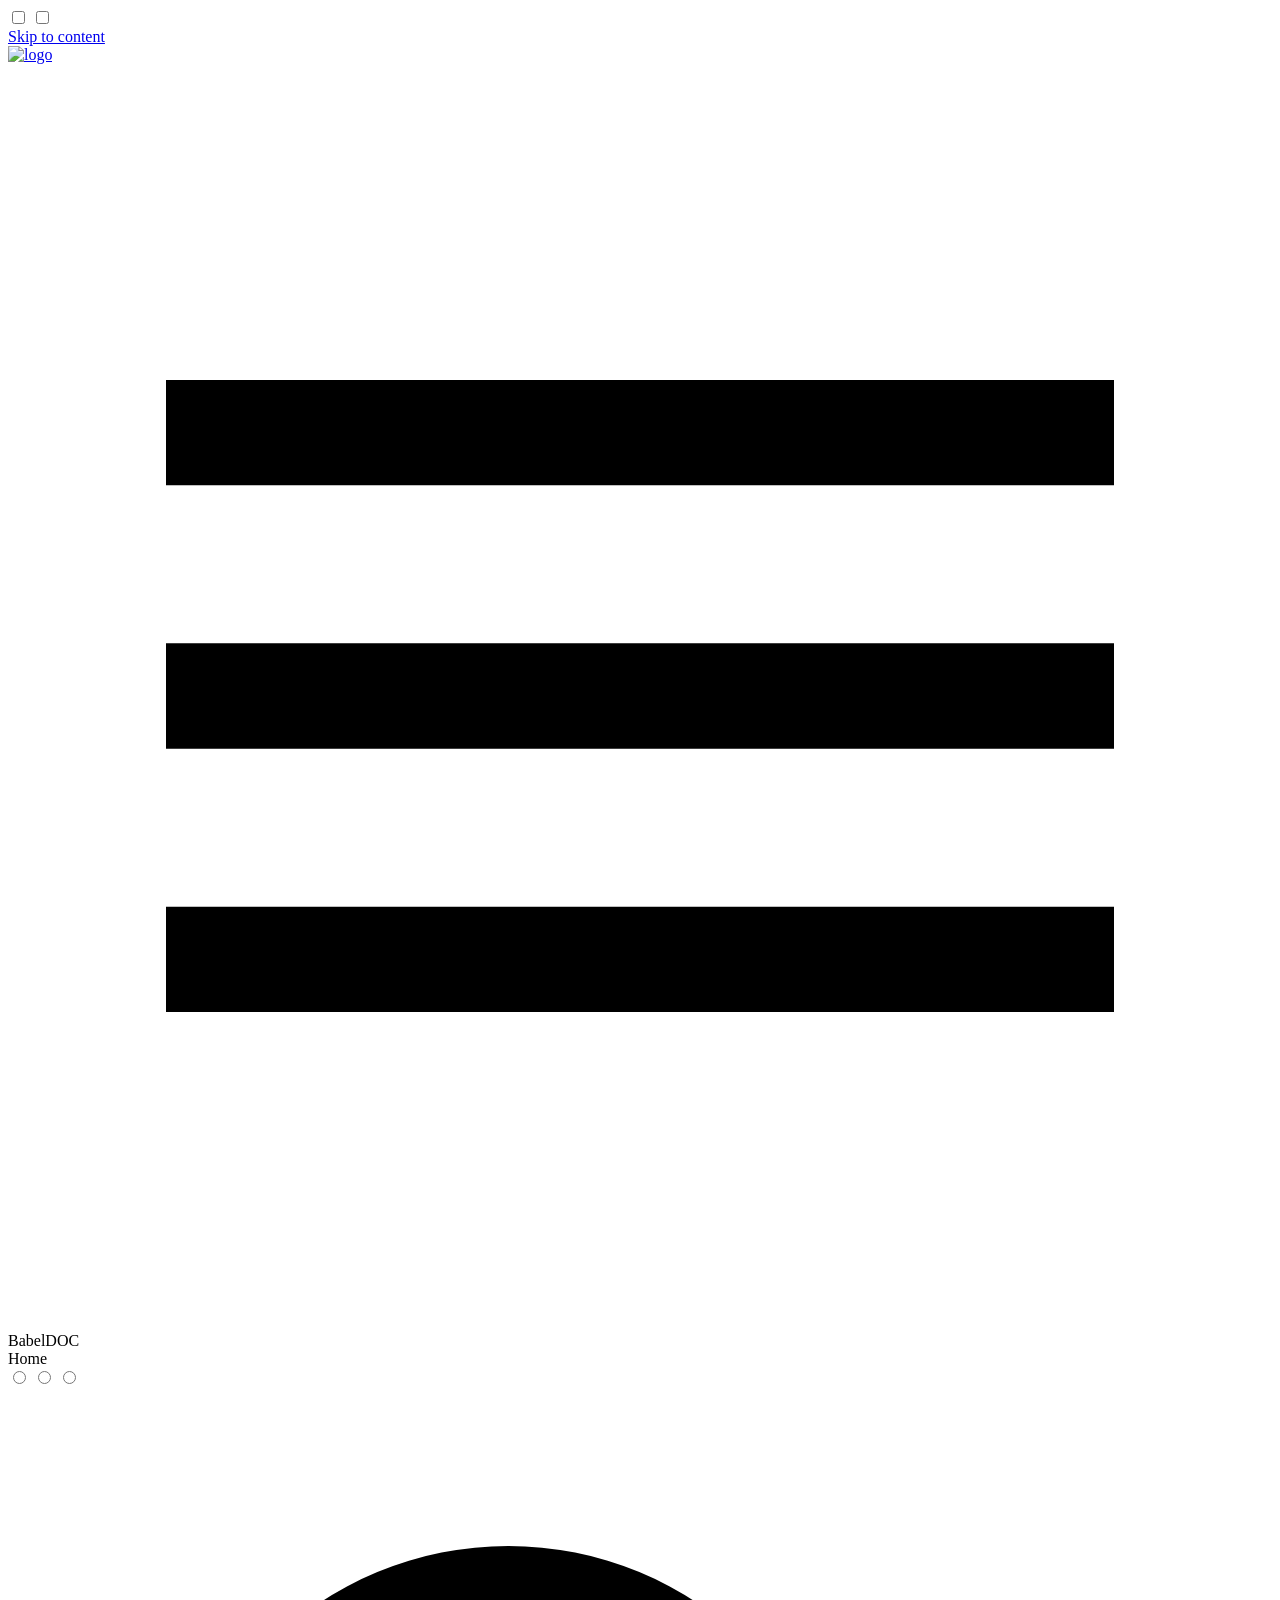
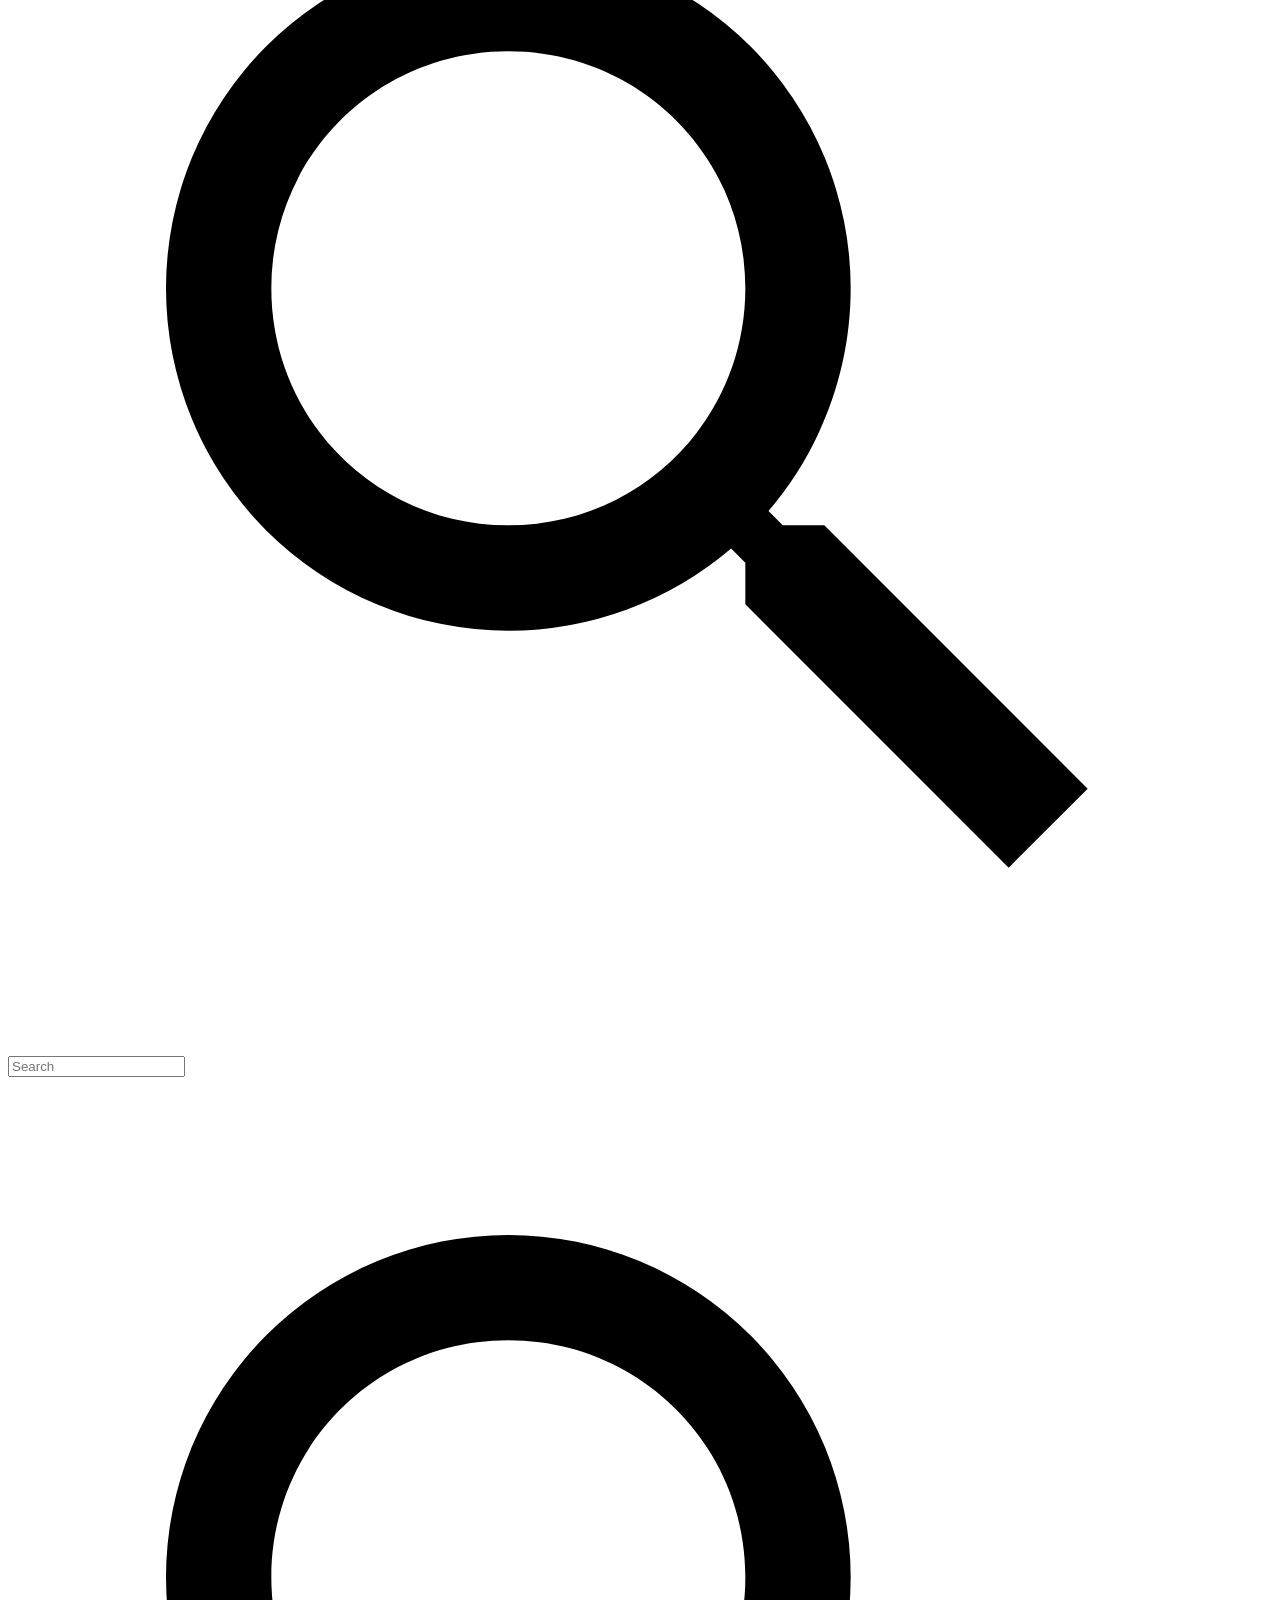
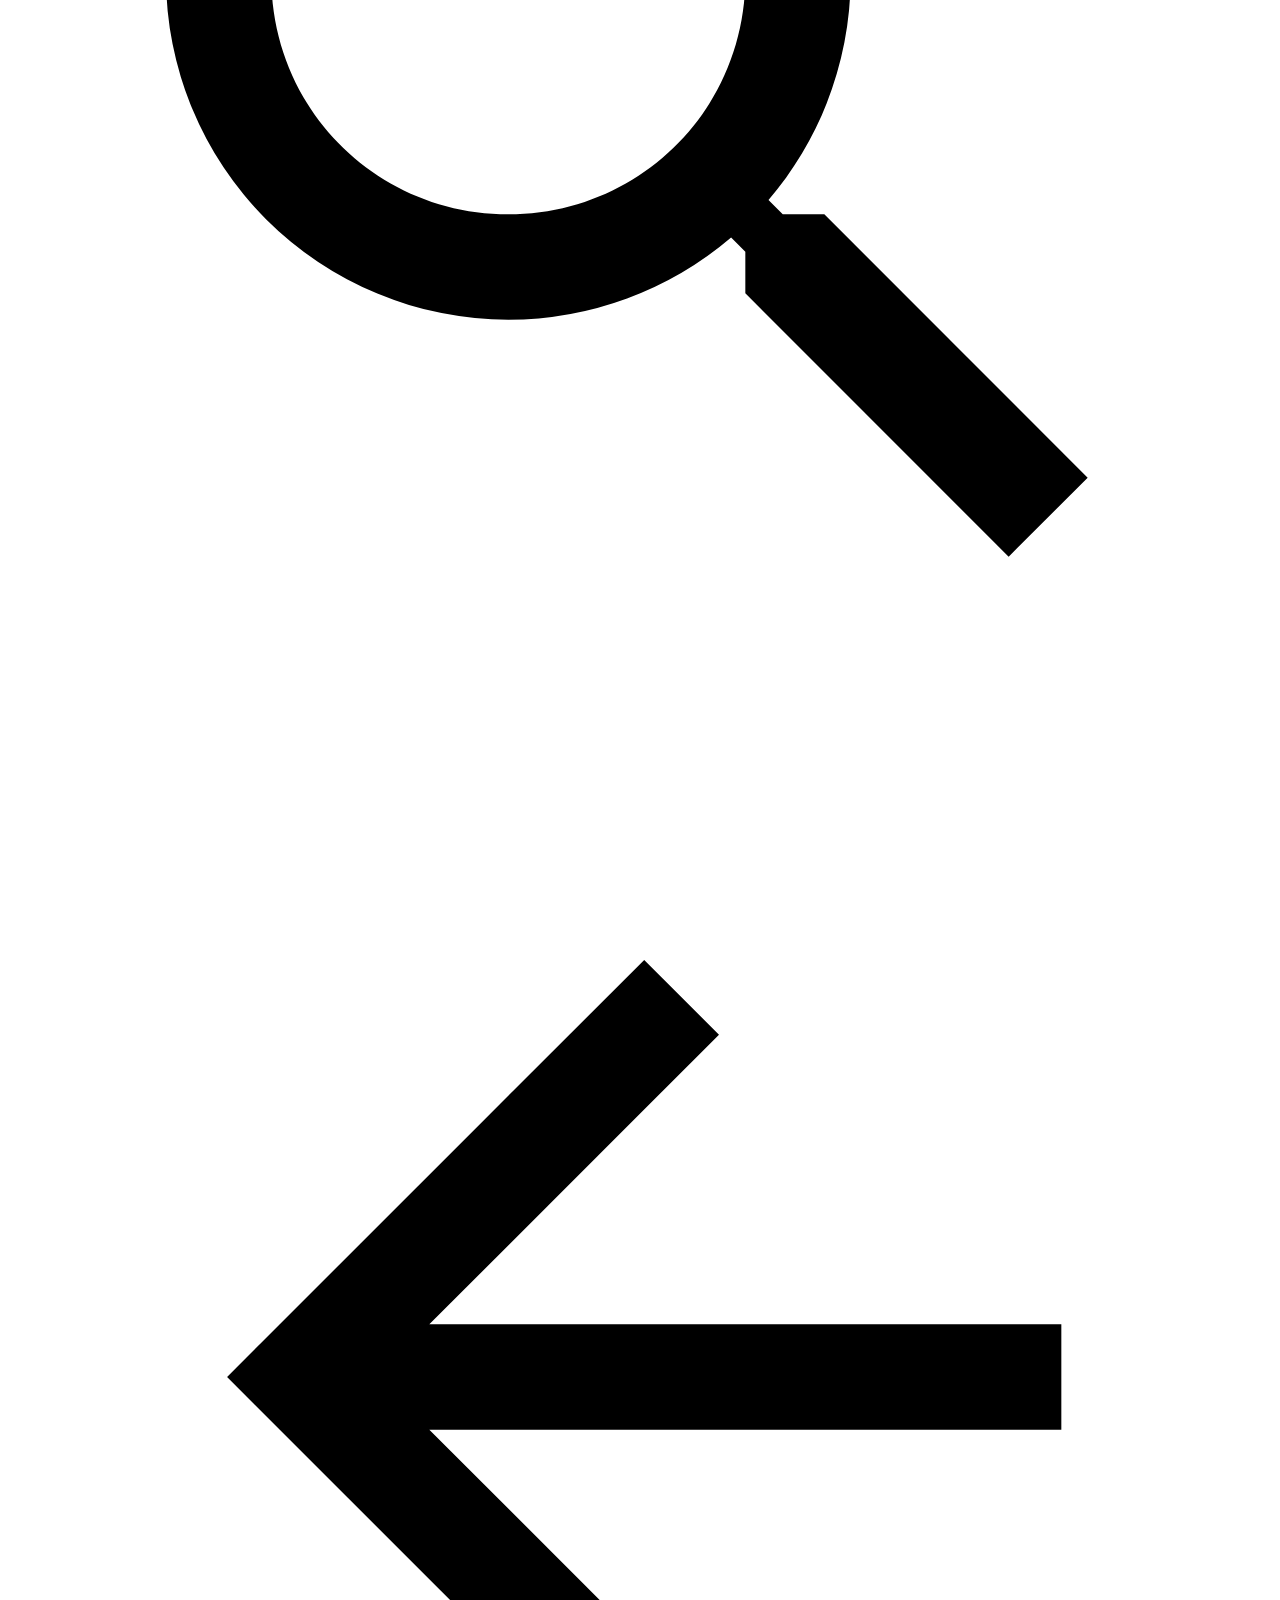
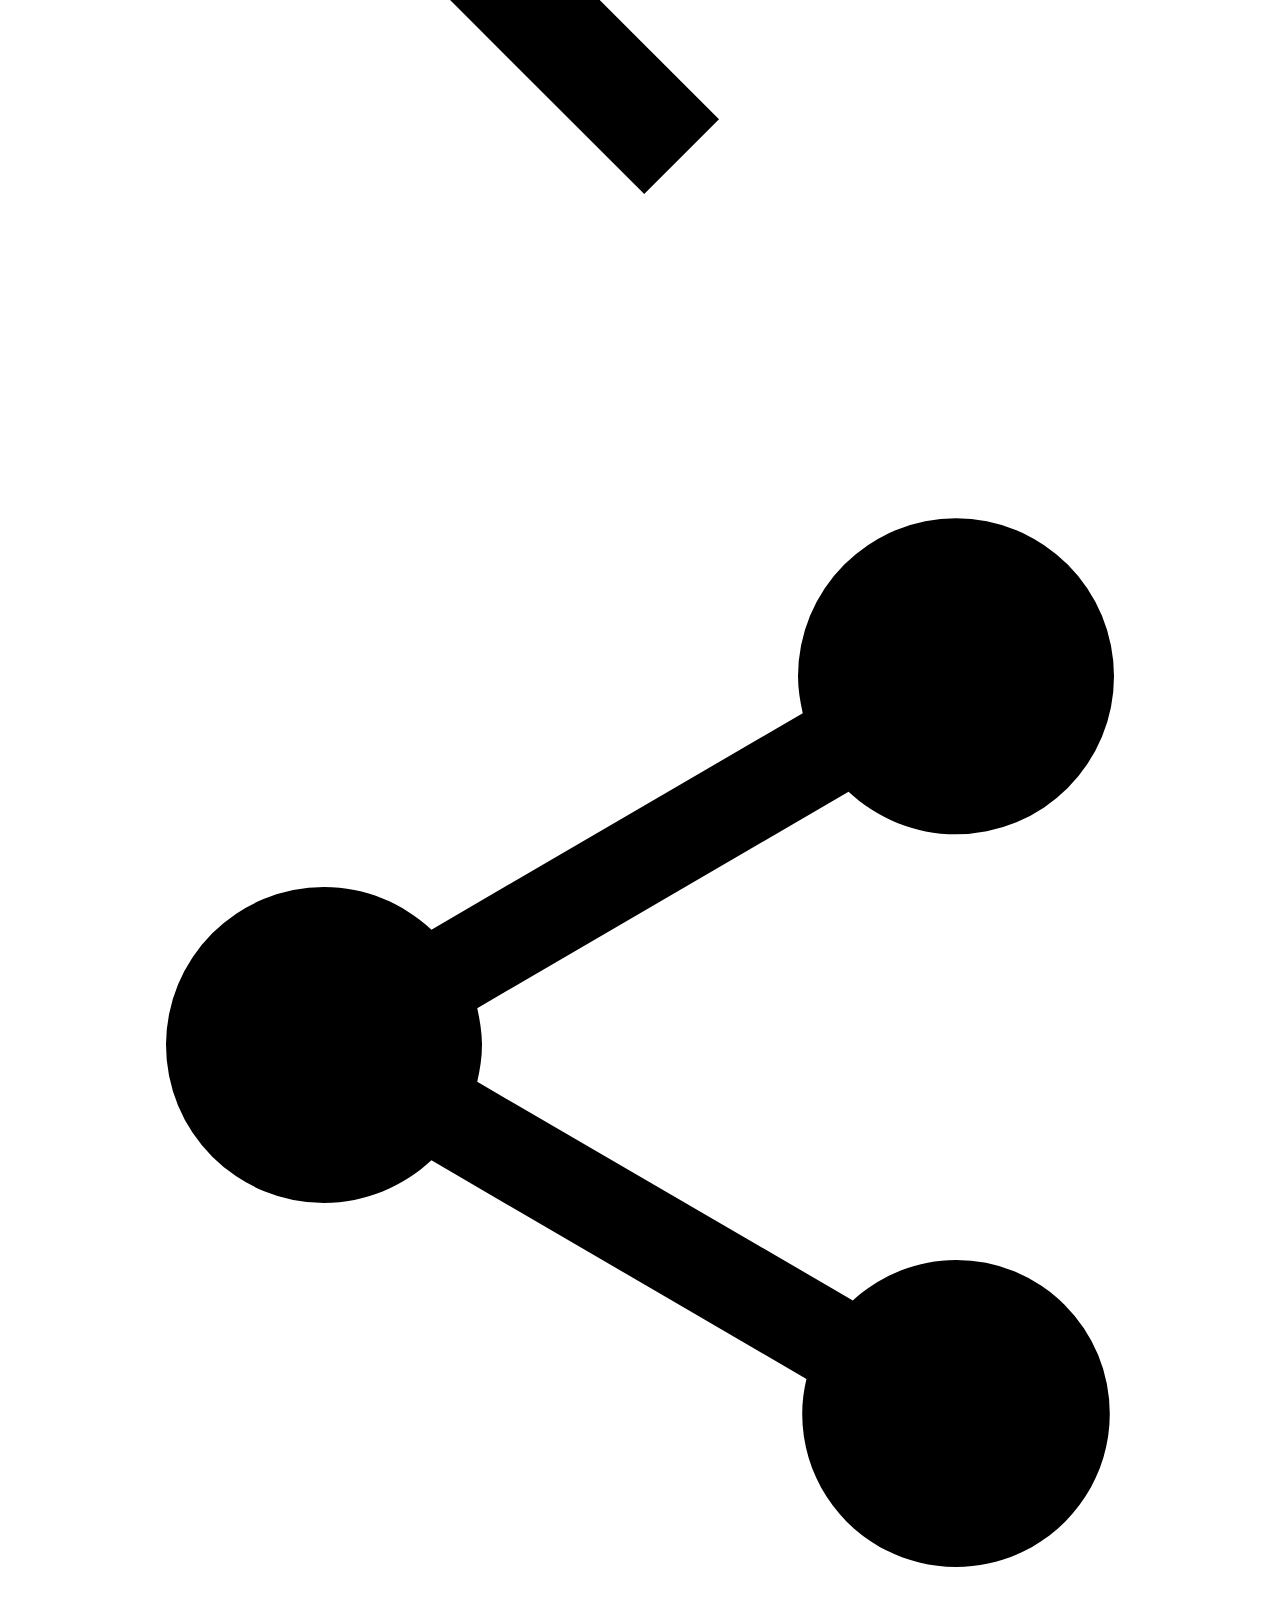
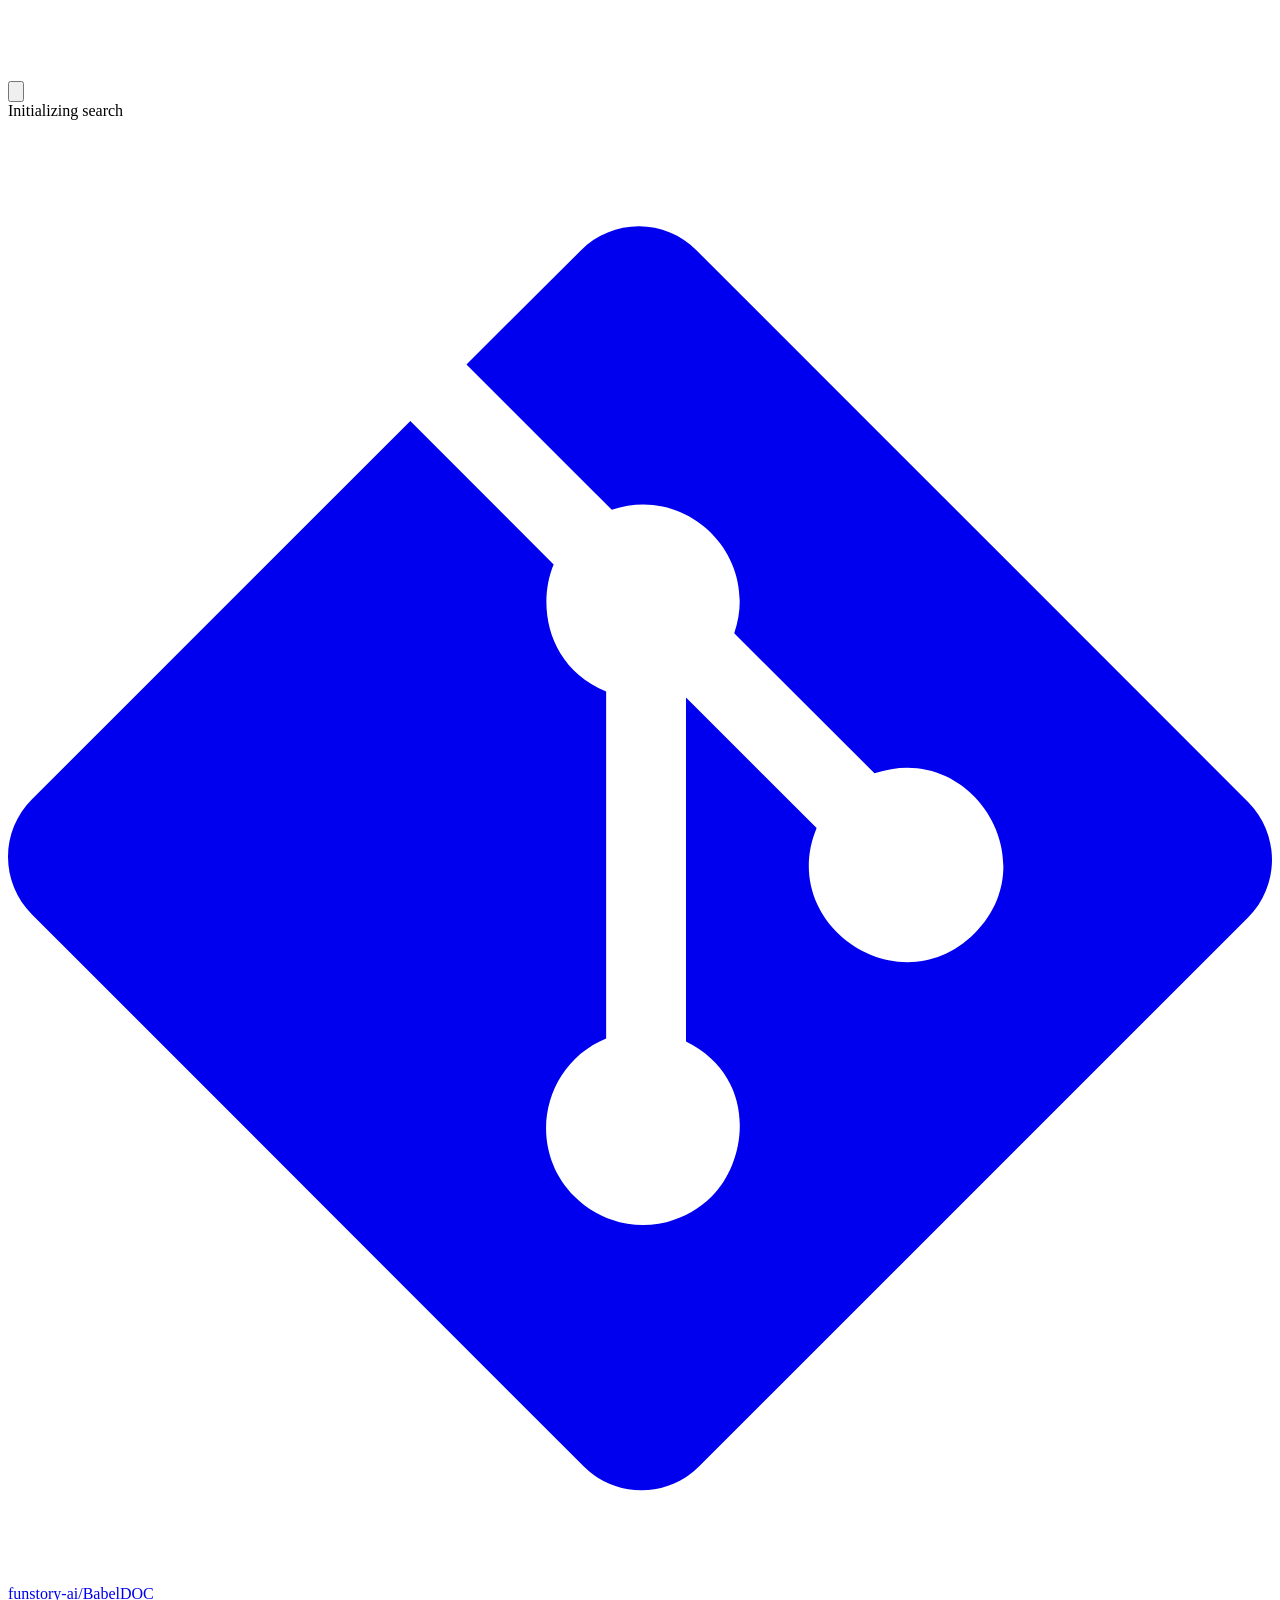
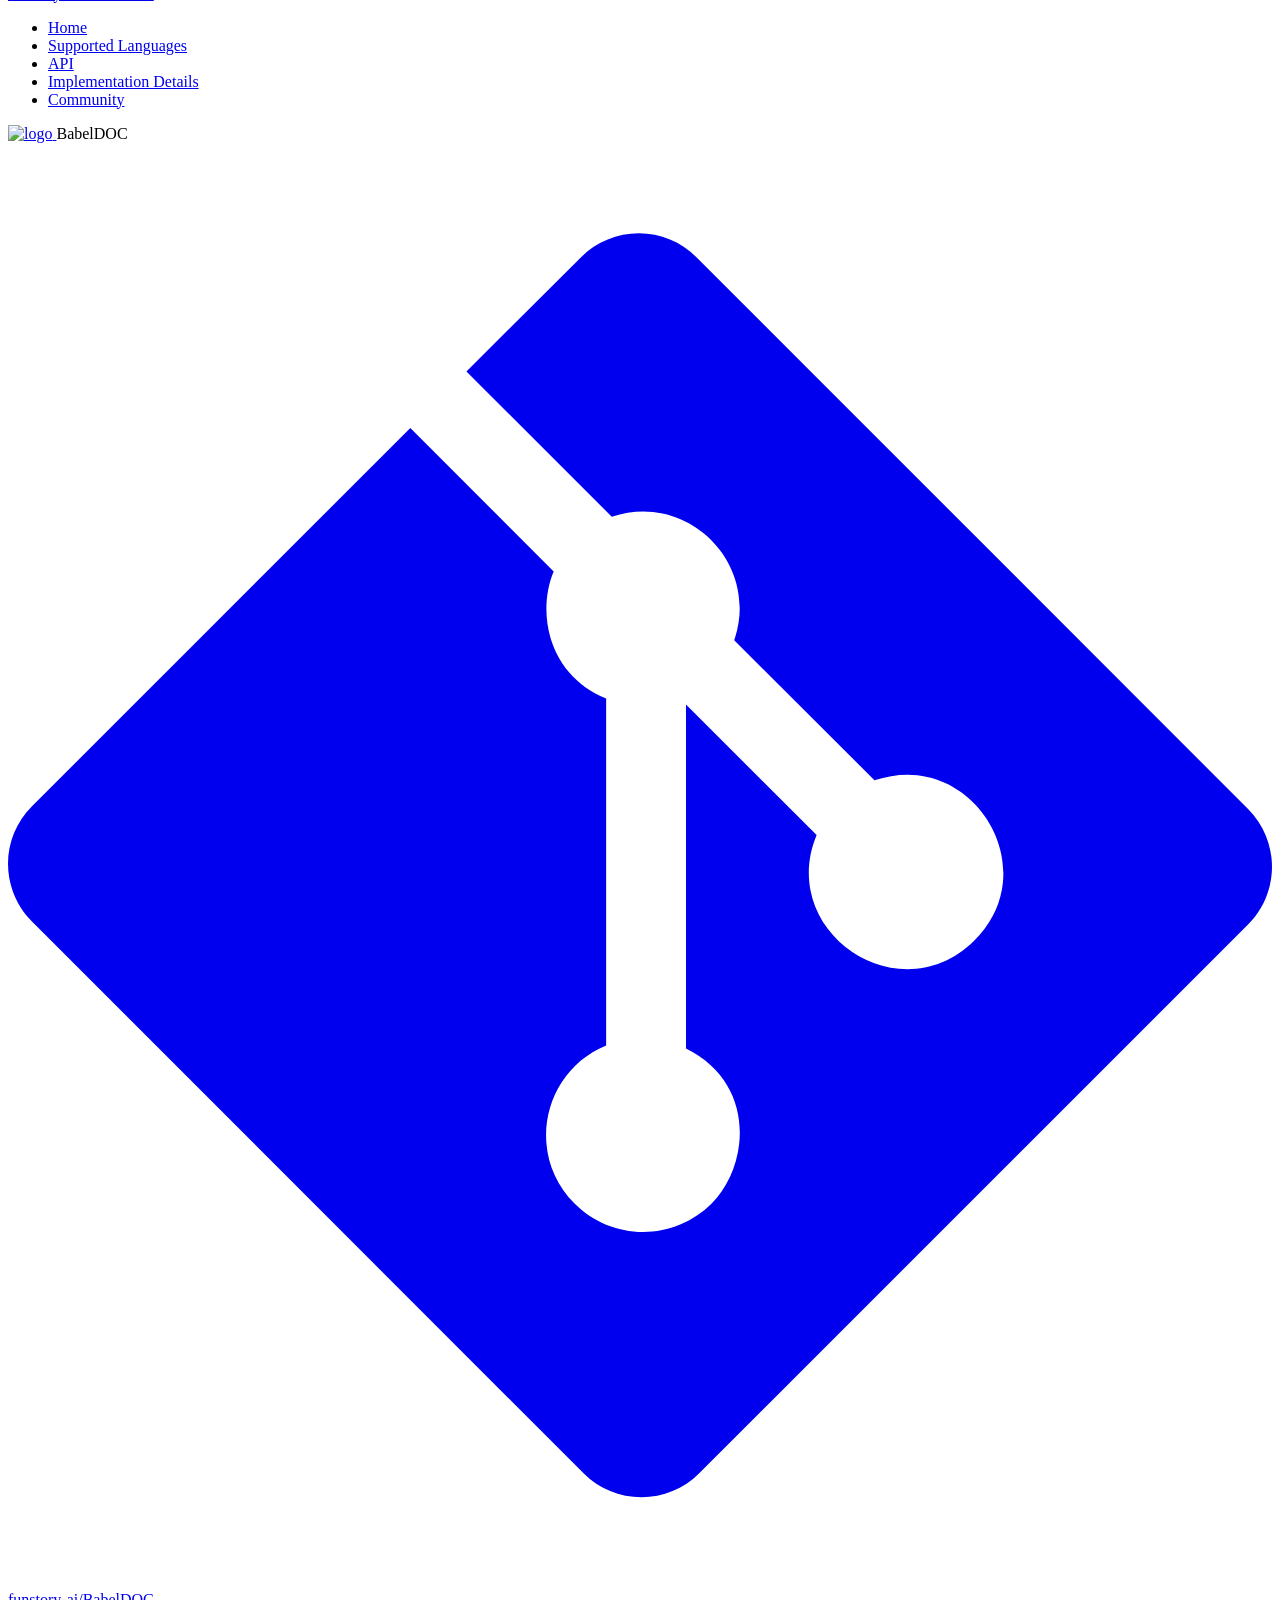
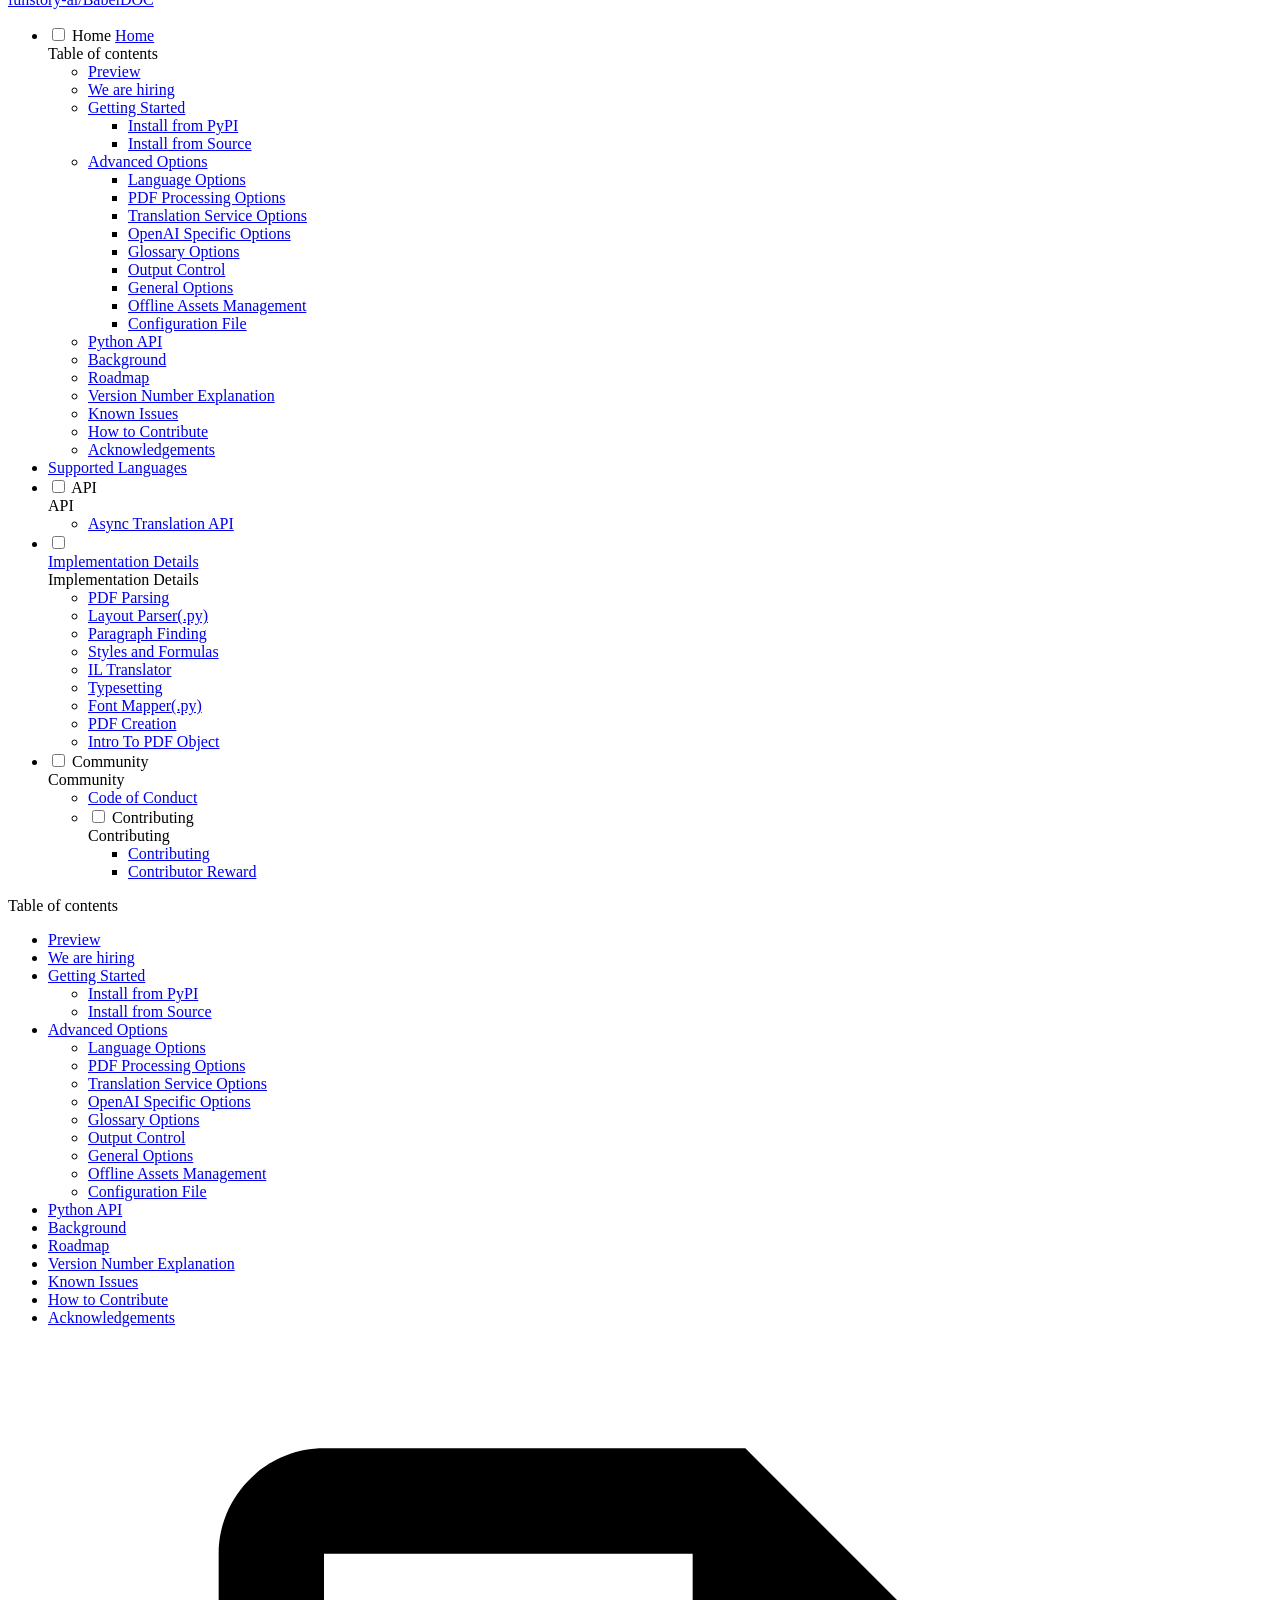
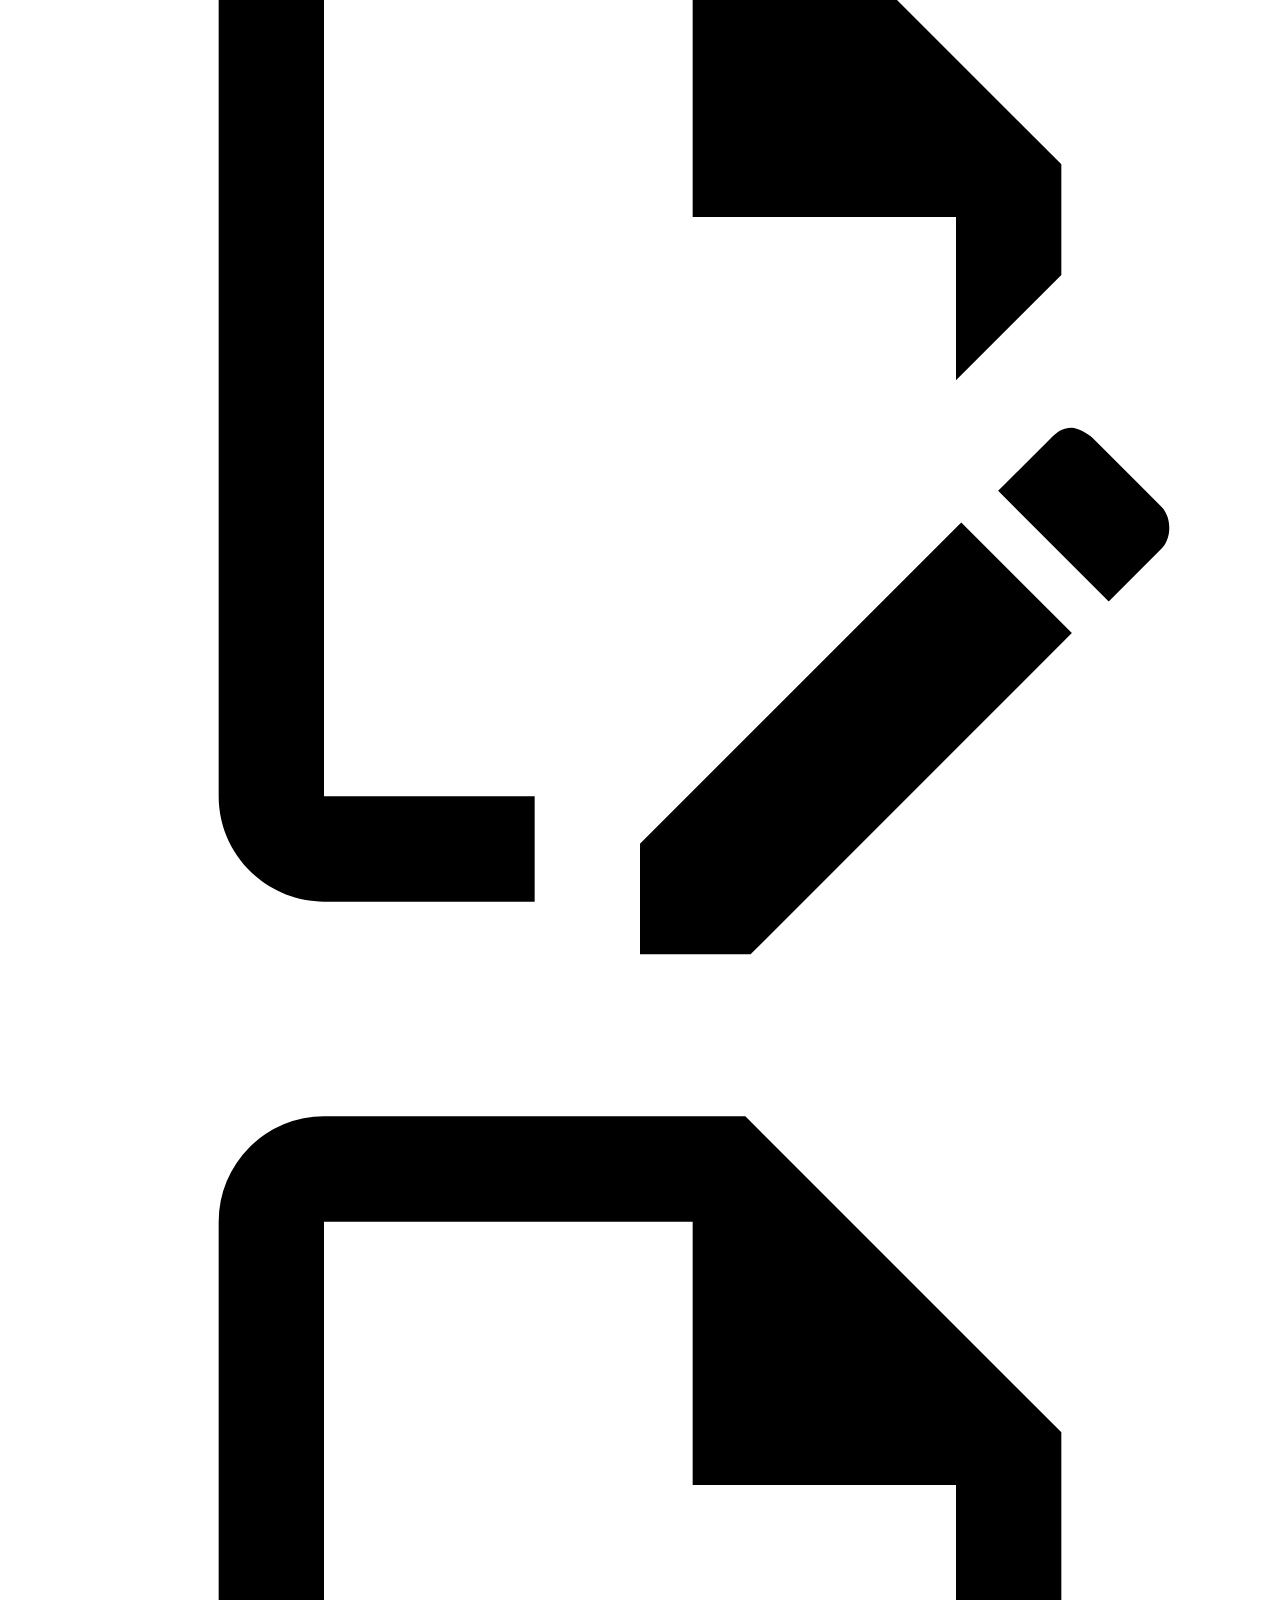
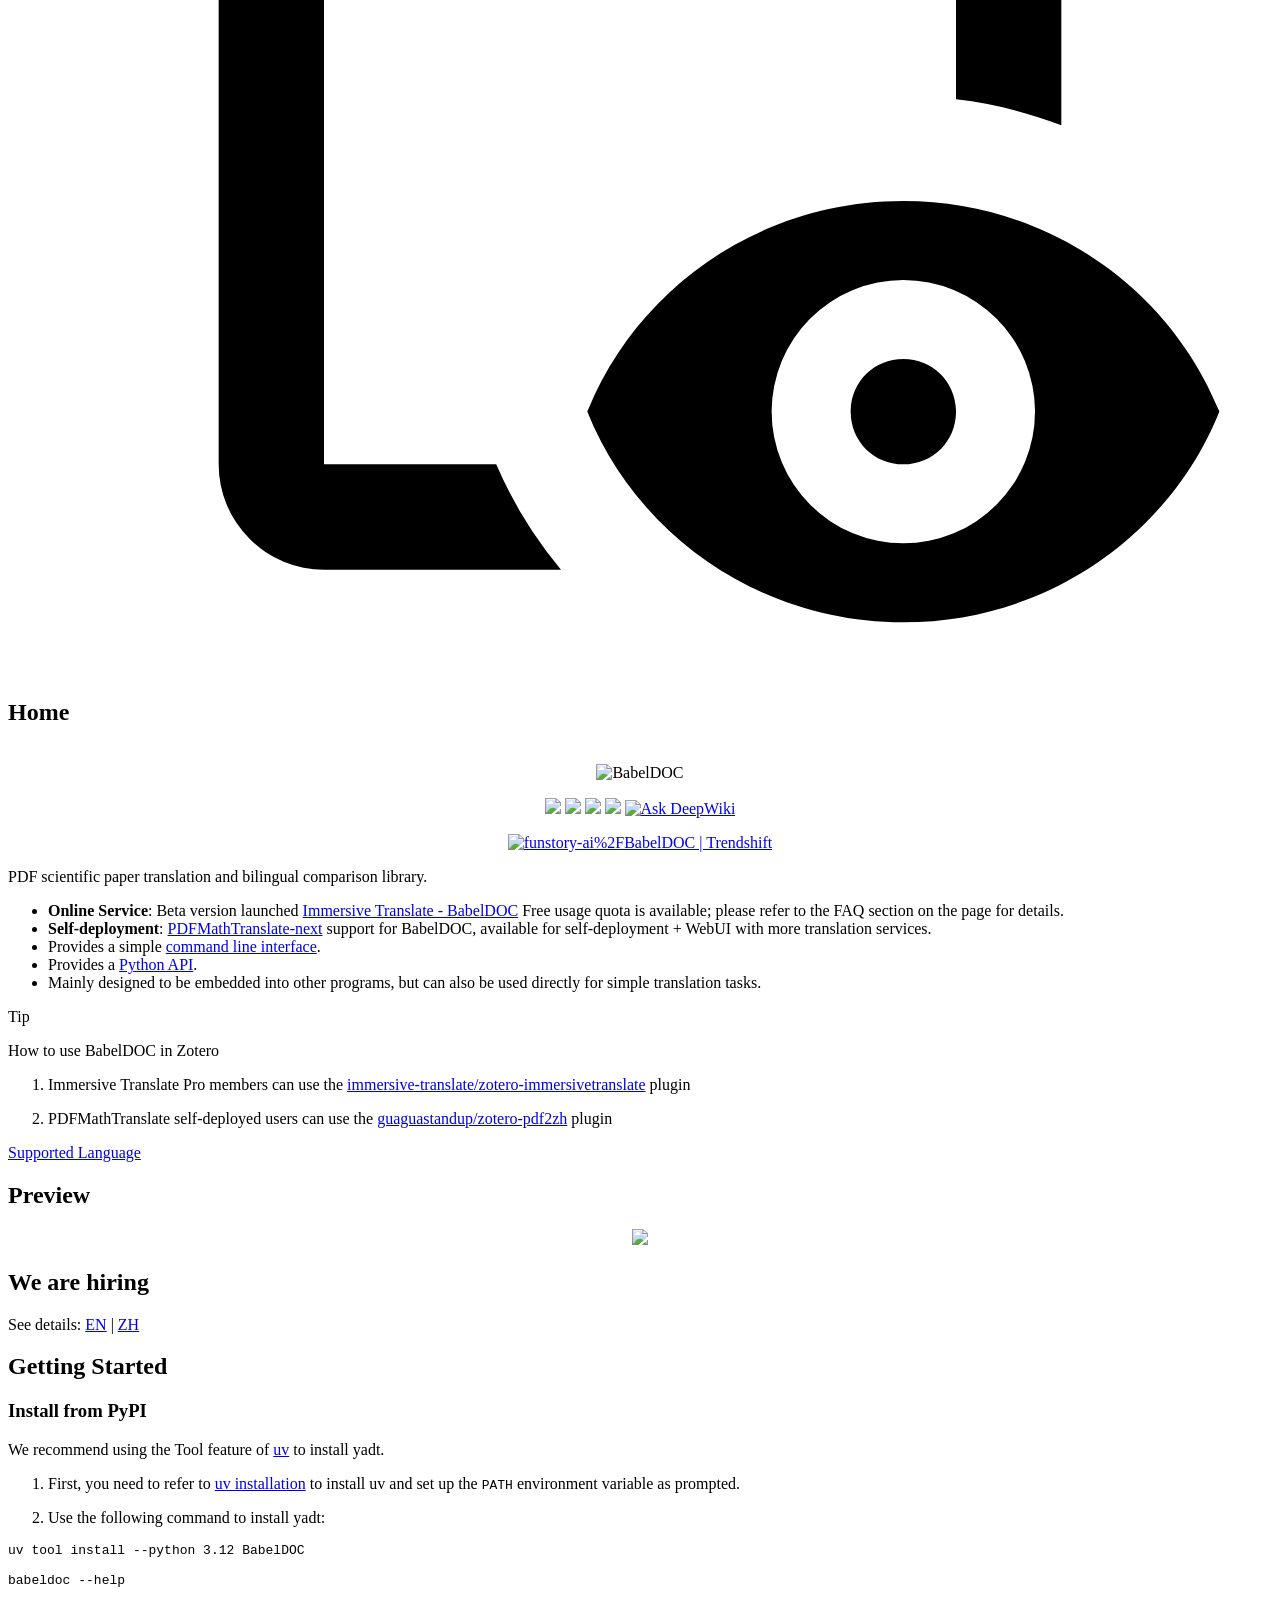
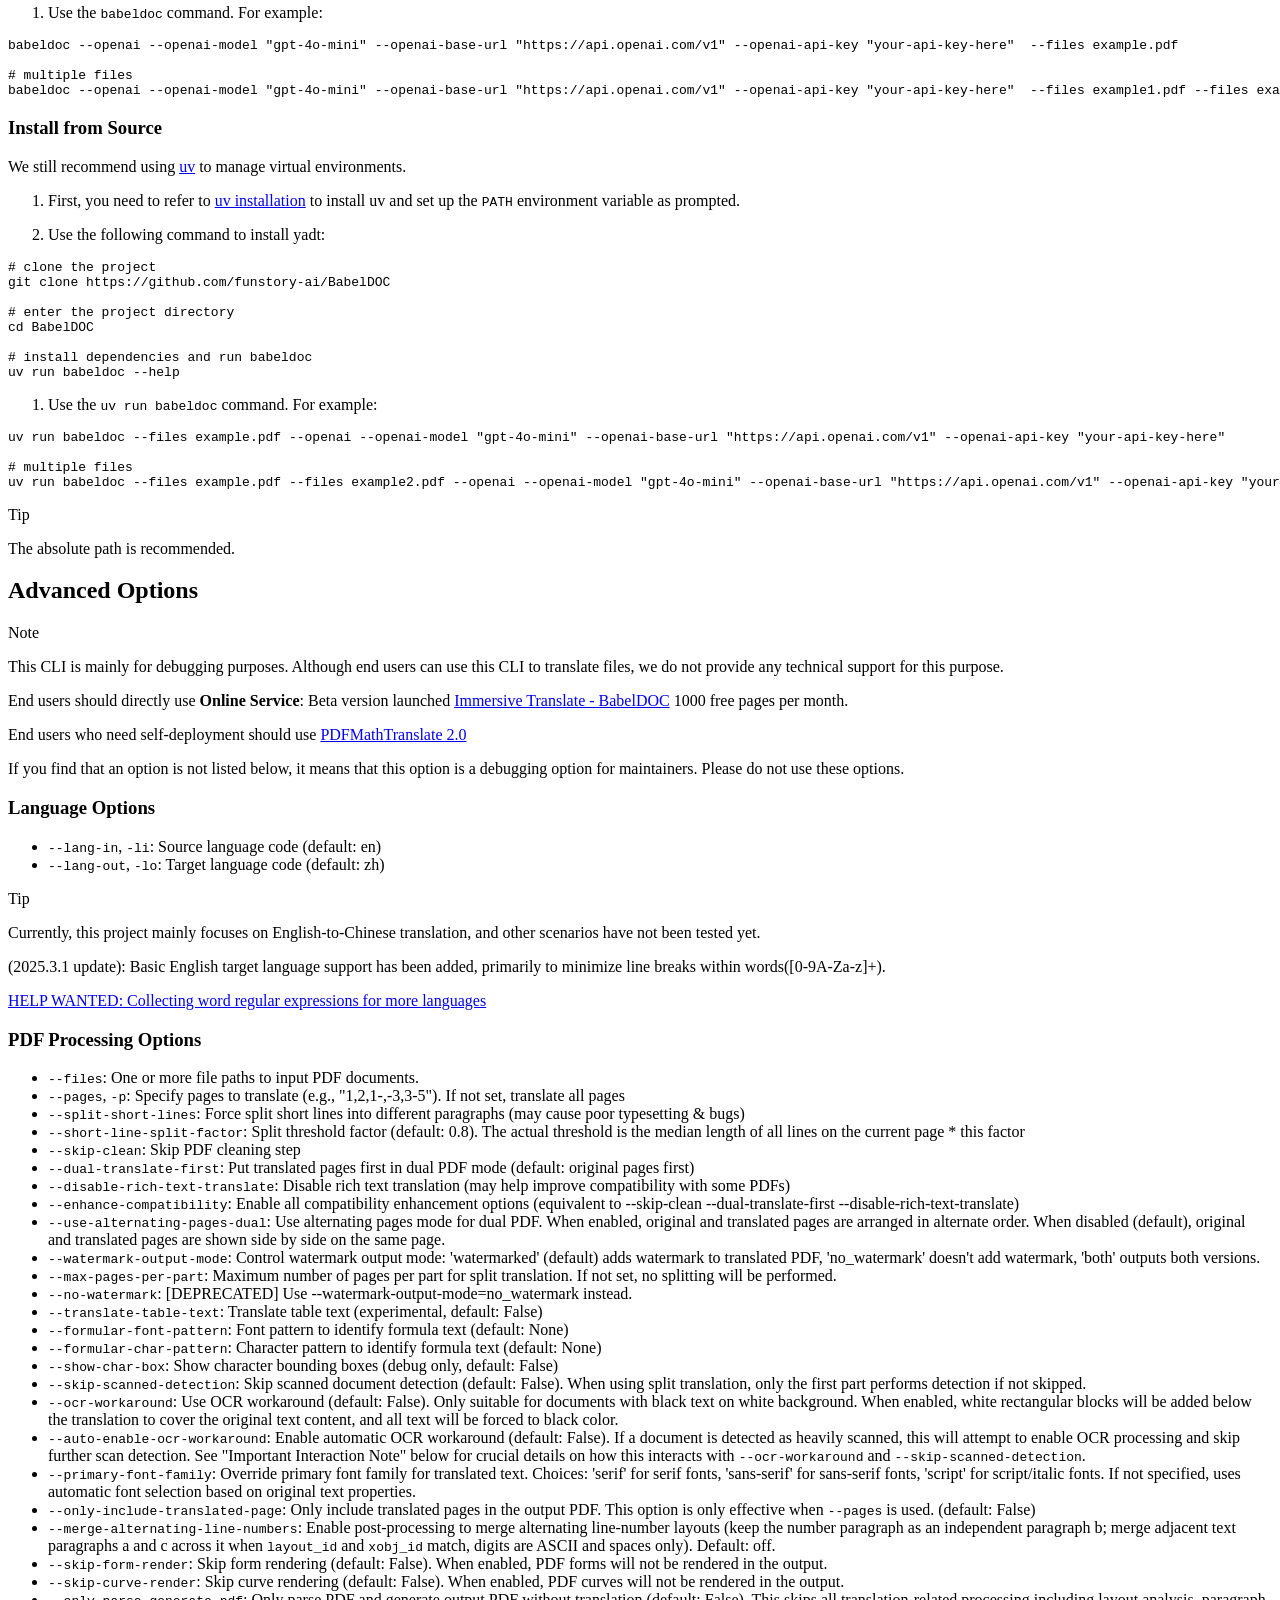
==== commit bfcf7ee2: "Deployed 895c379 with MkDocs version: 1.6.1" ====
--- a/index.html
+++ b/index.html
@@ -1,5 +1,5 @@
 <!doctype html><html lang=en class=no-js> <head><meta charset=utf-8><meta name=viewport content="width=device-width,initial-scale=1"><meta name=description content="Write your documentation in Markdown and create a professional static site in minutes – searchable, customizable, in 60+ languages, for all devices"><meta name=author content=funstory.ai><link href=https://squidfunk.github.io/mkdocs-material/ rel=canonical><link href=supported_languages/ rel=next><link rel=icon href=images/babeldoc-small-logo-with-transparent-background.svg><meta name=generator content="mkdocs-1.6.1, mkdocs-material-9.6.18"><title>BabelDOC</title><link rel=stylesheet href=assets/stylesheets/main.7e37652d.min.css><link rel=stylesheet href=assets/stylesheets/palette.06af60db.min.css><link rel=preconnect href=https://fonts.gstatic.com crossorigin><link rel=stylesheet href="https://fonts.googleapis.com/css?family=Roboto:300,300i,400,400i,700,700i%7CRoboto+Mono:400,400i,700,700i&display=fallback"><style>:root{--md-text-font:"Roboto";--md-code-font:"Roboto Mono"}</style><script>__md_scope=new URL(".",location),__md_hash=e=>[...e].reduce(((e,_)=>(e<<5)-e+_.charCodeAt(0)),0),__md_get=(e,_=localStorage,t=__md_scope)=>JSON.parse(_.getItem(t.pathname+"."+e)),__md_set=(e,_,t=localStorage,a=__md_scope)=>{try{t.setItem(a.pathname+"."+e,JSON.stringify(_))}catch(e){}}</script></head> <body dir=ltr data-md-color-scheme=default data-md-color-primary=indigo data-md-color-accent=indigo> <input class=md-toggle data-md-toggle=drawer type=checkbox id=__drawer autocomplete=off> <input class=md-toggle data-md-toggle=search type=checkbox id=__search autocomplete=off> <label class=md-overlay for=__drawer></label> <div data-md-component=skip> <a href=#preview class=md-skip> Skip to content </a> </div> <div data-md-component=announce> </div> <header class=md-header data-md-component=header> <nav class="md-header__inner md-grid" aria-label=Header> <a href=. title=BabelDOC class="md-header__button md-logo" aria-label=BabelDOC data-md-component=logo> <img src=images/babeldoc-small-logo-with-transparent-background.svg alt=logo> </a> <label class="md-header__button md-icon" for=__drawer> <svg xmlns=http://www.w3.org/2000/svg viewbox="0 0 24 24"><path d="M3 6h18v2H3zm0 5h18v2H3zm0 5h18v2H3z"/></svg> </label> <div class=md-header__title data-md-component=header-title> <div class=md-header__ellipsis> <div class=md-header__topic> <span class=md-ellipsis> BabelDOC </span> </div> <div class=md-header__topic data-md-component=header-topic> <span class=md-ellipsis> Home </span> </div> </div> </div> <form class=md-header__option data-md-component=palette> <input class=md-option data-md-color-media=(prefers-color-scheme) data-md-color-scheme=default data-md-color-primary=indigo data-md-color-accent=indigo aria-label="Switch to light mode" type=radio name=__palette id=__palette_0> <label class="md-header__button md-icon" title="Switch to light mode" for=__palette_1 hidden> <svg xmlns=http://www.w3.org/2000/svg viewbox="0 0 24 24"><path d="m14.3 16-.7-2h-3.2l-.7 2H7.8L11 7h2l3.2 9zM20 8.69V4h-4.69L12 .69 8.69 4H4v4.69L.69 12 4 15.31V20h4.69L12 23.31 15.31 20H20v-4.69L23.31 12zm-9.15 3.96h2.3L12 9z"/></svg> </label> <input class=md-option data-md-color-media="(prefers-color-scheme: light)" data-md-color-scheme=default data-md-color-primary=white data-md-color-accent=indigo aria-label="Switch to dark mode" type=radio name=__palette id=__palette_1> <label class="md-header__button md-icon" title="Switch to dark mode" for=__palette_2 hidden> <svg xmlns=http://www.w3.org/2000/svg viewbox="0 0 24 24"><path d="M12 8a4 4 0 0 0-4 4 4 4 0 0 0 4 4 4 4 0 0 0 4-4 4 4 0 0 0-4-4m0 10a6 6 0 0 1-6-6 6 6 0 0 1 6-6 6 6 0 0 1 6 6 6 6 0 0 1-6 6m8-9.31V4h-4.69L12 .69 8.69 4H4v4.69L.69 12 4 15.31V20h4.69L12 23.31 15.31 20H20v-4.69L23.31 12z"/></svg> </label> <input class=md-option data-md-color-media="(prefers-color-scheme: dark)" data-md-color-scheme=slate data-md-color-primary=black data-md-color-accent=indigo aria-label="Switch to system preference" type=radio name=__palette id=__palette_2> <label class="md-header__button md-icon" title="Switch to system preference" for=__palette_0 hidden> <svg xmlns=http://www.w3.org/2000/svg viewbox="0 0 24 24"><path d="M12 18c-.89 0-1.74-.2-2.5-.55C11.56 16.5 13 14.42 13 12s-1.44-4.5-3.5-5.45C10.26 6.2 11.11 6 12 6a6 6 0 0 1 6 6 6 6 0 0 1-6 6m8-9.31V4h-4.69L12 .69 8.69 4H4v4.69L.69 12 4 15.31V20h4.69L12 23.31 15.31 20H20v-4.69L23.31 12z"/></svg> </label> </form> <script>var palette=__md_get("__palette");if(palette&&palette.color){if("(prefers-color-scheme)"===palette.color.media){var media=matchMedia("(prefers-color-scheme: light)"),input=document.querySelector(media.matches?"[data-md-color-media='(prefers-color-scheme: light)']":"[data-md-color-media='(prefers-color-scheme: dark)']");palette.color.media=input.getAttribute("data-md-color-media"),palette.color.scheme=input.getAttribute("data-md-color-scheme"),palette.color.primary=input.getAttribute("data-md-color-primary"),palette.color.accent=input.getAttribute("data-md-color-accent")}for(var[key,value]of Object.entries(palette.color))document.body.setAttribute("data-md-color-"+key,value)}</script> <label class="md-header__button md-icon" for=__search> <svg xmlns=http://www.w3.org/2000/svg viewbox="0 0 24 24"><path d="M9.5 3A6.5 6.5 0 0 1 16 9.5c0 1.61-.59 3.09-1.56 4.23l.27.27h.79l5 5-1.5 1.5-5-5v-.79l-.27-.27A6.52 6.52 0 0 1 9.5 16 6.5 6.5 0 0 1 3 9.5 6.5 6.5 0 0 1 9.5 3m0 2C7 5 5 7 5 9.5S7 14 9.5 14 14 12 14 9.5 12 5 9.5 5"/></svg> </label> <div class=md-search data-md-component=search role=dialog> <label class=md-search__overlay for=__search></label> <div class=md-search__inner role=search> <form class=md-search__form name=search> <input type=text class=md-search__input name=query aria-label=Search placeholder=Search autocapitalize=off autocorrect=off autocomplete=off spellcheck=false data-md-component=search-query required> <label class="md-search__icon md-icon" for=__search> <svg xmlns=http://www.w3.org/2000/svg viewbox="0 0 24 24"><path d="M9.5 3A6.5 6.5 0 0 1 16 9.5c0 1.61-.59 3.09-1.56 4.23l.27.27h.79l5 5-1.5 1.5-5-5v-.79l-.27-.27A6.52 6.52 0 0 1 9.5 16 6.5 6.5 0 0 1 3 9.5 6.5 6.5 0 0 1 9.5 3m0 2C7 5 5 7 5 9.5S7 14 9.5 14 14 12 14 9.5 12 5 9.5 5"/></svg> <svg xmlns=http://www.w3.org/2000/svg viewbox="0 0 24 24"><path d="M20 11v2H8l5.5 5.5-1.42 1.42L4.16 12l7.92-7.92L13.5 5.5 8 11z"/></svg> </label> <nav class=md-search__options aria-label=Search> <a href=javascript:void(0) class="md-search__icon md-icon" title=Share aria-label=Share data-clipboard data-clipboard-text data-md-component=search-share tabindex=-1> <svg xmlns=http://www.w3.org/2000/svg viewbox="0 0 24 24"><path d="M18 16.08c-.76 0-1.44.3-1.96.77L8.91 12.7c.05-.23.09-.46.09-.7s-.04-.47-.09-.7l7.05-4.11c.54.5 1.25.81 2.04.81a3 3 0 0 0 3-3 3 3 0 0 0-3-3 3 3 0 0 0-3 3c0 .24.04.47.09.7L8.04 9.81C7.5 9.31 6.79 9 6 9a3 3 0 0 0-3 3 3 3 0 0 0 3 3c.79 0 1.5-.31 2.04-.81l7.12 4.15c-.05.21-.08.43-.08.66 0 1.61 1.31 2.91 2.92 2.91s2.92-1.3 2.92-2.91A2.92 2.92 0 0 0 18 16.08"/></svg> </a> <button type=reset class="md-search__icon md-icon" title=Clear aria-label=Clear tabindex=-1> <svg xmlns=http://www.w3.org/2000/svg viewbox="0 0 24 24"><path d="M19 6.41 17.59 5 12 10.59 6.41 5 5 6.41 10.59 12 5 17.59 6.41 19 12 13.41 17.59 19 19 17.59 13.41 12z"/></svg> </button> </nav> <div class=md-search__suggest data-md-component=search-suggest></div> </form> <div class=md-search__output> <div class=md-search__scrollwrap tabindex=0 data-md-scrollfix> <div class=md-search-result data-md-component=search-result> <div class=md-search-result__meta> Initializing search </div> <ol class=md-search-result__list role=presentation></ol> </div> </div> </div> </div> </div> <div class=md-header__source> <a href=https://github.com/funstory-ai/BabelDOC title="Go to repository" class=md-source data-md-component=source> <div class="md-source__icon md-icon"> <svg xmlns=http://www.w3.org/2000/svg viewbox="0 0 448 512"><!-- Font Awesome Free 7.0.0 by @fontawesome - https://fontawesome.com License - https://fontawesome.com/license/free (Icons: CC BY 4.0, Fonts: SIL OFL 1.1, Code: MIT License) Copyright 2025 Fonticons, Inc.--><path fill=currentColor d="M439.6 236.1 244 40.5c-5.4-5.5-12.8-8.5-20.4-8.5s-15 3-20.4 8.4L162.5 81l51.5 51.5c27.1-9.1 52.7 16.8 43.4 43.7l49.7 49.7c34.2-11.8 61.2 31 35.5 56.7-26.5 26.5-70.2-2.9-56-37.3L240.3 199v121.9c25.3 12.5 22.3 41.8 9.1 55-6.4 6.4-15.2 10.1-24.3 10.1s-17.8-3.6-24.3-10.1c-17.6-17.6-11.1-46.9 11.2-56v-123c-20.8-8.5-24.6-30.7-18.6-45L142.6 101 8.5 235.1C3 240.6 0 247.9 0 255.5s3 15 8.5 20.4l195.6 195.7c5.4 5.4 12.7 8.4 20.4 8.4s15-3 20.4-8.4l194.7-194.7c5.4-5.4 8.4-12.8 8.4-20.4s-3-15-8.4-20.4"/></svg> </div> <div class=md-source__repository> funstory-ai/BabelDOC </div> </a> </div> </nav> </header> <div class=md-container data-md-component=container> <nav class=md-tabs aria-label=Tabs data-md-component=tabs> <div class=md-grid> <ul class=md-tabs__list> <li class="md-tabs__item md-tabs__item--active"> <a href=. class=md-tabs__link> Home </a> </li> <li class=md-tabs__item> <a href=supported_languages/ class=md-tabs__link> Supported Languages </a> </li> <li class=md-tabs__item> <a href=ImplementationDetails/AsyncTranslate/AsyncTranslate/ class=md-tabs__link> API </a> </li> <li class=md-tabs__item> <a href=ImplementationDetails/ class=md-tabs__link> Implementation Details </a> </li> <li class=md-tabs__item> <a href=CODE_OF_CONDUCT/ class=md-tabs__link> Community </a> </li> </ul> </div> </nav> <main class=md-main data-md-component=main> <div class="md-main__inner md-grid"> <div class="md-sidebar md-sidebar--primary" data-md-component=sidebar data-md-type=navigation> <div class=md-sidebar__scrollwrap> <div class=md-sidebar__inner> <nav class="md-nav md-nav--primary md-nav--lifted" aria-label=Navigation data-md-level=0> <label class=md-nav__title for=__drawer> <a href=. title=BabelDOC class="md-nav__button md-logo" aria-label=BabelDOC data-md-component=logo> <img src=images/babeldoc-small-logo-with-transparent-background.svg alt=logo> </a> BabelDOC </label> <div class=md-nav__source> <a href=https://github.com/funstory-ai/BabelDOC title="Go to repository" class=md-source data-md-component=source> <div class="md-source__icon md-icon"> <svg xmlns=http://www.w3.org/2000/svg viewbox="0 0 448 512"><!-- Font Awesome Free 7.0.0 by @fontawesome - https://fontawesome.com License - https://fontawesome.com/license/free (Icons: CC BY 4.0, Fonts: SIL OFL 1.1, Code: MIT License) Copyright 2025 Fonticons, Inc.--><path fill=currentColor d="M439.6 236.1 244 40.5c-5.4-5.5-12.8-8.5-20.4-8.5s-15 3-20.4 8.4L162.5 81l51.5 51.5c27.1-9.1 52.7 16.8 43.4 43.7l49.7 49.7c34.2-11.8 61.2 31 35.5 56.7-26.5 26.5-70.2-2.9-56-37.3L240.3 199v121.9c25.3 12.5 22.3 41.8 9.1 55-6.4 6.4-15.2 10.1-24.3 10.1s-17.8-3.6-24.3-10.1c-17.6-17.6-11.1-46.9 11.2-56v-123c-20.8-8.5-24.6-30.7-18.6-45L142.6 101 8.5 235.1C3 240.6 0 247.9 0 255.5s3 15 8.5 20.4l195.6 195.7c5.4 5.4 12.7 8.4 20.4 8.4s15-3 20.4-8.4l194.7-194.7c5.4-5.4 8.4-12.8 8.4-20.4s-3-15-8.4-20.4"/></svg> </div> <div class=md-source__repository> funstory-ai/BabelDOC </div> </a> </div> <ul class=md-nav__list data-md-scrollfix> <li class="md-nav__item md-nav__item--active"> <input class="md-nav__toggle md-toggle" type=checkbox id=__toc> <label class="md-nav__link md-nav__link--active" for=__toc> <span class=md-ellipsis> Home </span> <span class="md-nav__icon md-icon"></span> </label> <a href=. class="md-nav__link md-nav__link--active"> <span class=md-ellipsis> Home </span> </a> <nav class="md-nav md-nav--secondary" aria-label="Table of contents"> <label class=md-nav__title for=__toc> <span class="md-nav__icon md-icon"></span> Table of contents </label> <ul class=md-nav__list data-md-component=toc data-md-scrollfix> <li class=md-nav__item> <a href=#preview class=md-nav__link> <span class=md-ellipsis> Preview </span> </a> </li> <li class=md-nav__item> <a href=#we-are-hiring class=md-nav__link> <span class=md-ellipsis> We are hiring </span> </a> </li> <li class=md-nav__item> <a href=#getting-started class=md-nav__link> <span class=md-ellipsis> Getting Started </span> </a> <nav class=md-nav aria-label="Getting Started"> <ul class=md-nav__list> <li class=md-nav__item> <a href=#install-from-pypi class=md-nav__link> <span class=md-ellipsis> Install from PyPI </span> </a> </li> <li class=md-nav__item> <a href=#install-from-source class=md-nav__link> <span class=md-ellipsis> Install from Source </span> </a> </li> </ul> </nav> </li> <li class=md-nav__item> <a href=#advanced-options class=md-nav__link> <span class=md-ellipsis> Advanced Options </span> </a> <nav class=md-nav aria-label="Advanced Options"> <ul class=md-nav__list> <li class=md-nav__item> <a href=#language-options class=md-nav__link> <span class=md-ellipsis> Language Options </span> </a> </li> <li class=md-nav__item> <a href=#pdf-processing-options class=md-nav__link> <span class=md-ellipsis> PDF Processing Options </span> </a> </li> <li class=md-nav__item> <a href=#translation-service-options class=md-nav__link> <span class=md-ellipsis> Translation Service Options </span> </a> </li> <li class=md-nav__item> <a href=#openai-specific-options class=md-nav__link> <span class=md-ellipsis> OpenAI Specific Options </span> </a> </li> <li class=md-nav__item> <a href=#glossary-options class=md-nav__link> <span class=md-ellipsis> Glossary Options </span> </a> </li> <li class=md-nav__item> <a href=#output-control class=md-nav__link> <span class=md-ellipsis> Output Control </span> </a> </li> <li class=md-nav__item> <a href=#general-options class=md-nav__link> <span class=md-ellipsis> General Options </span> </a> </li> <li class=md-nav__item> <a href=#offline-assets-management class=md-nav__link> <span class=md-ellipsis> Offline Assets Management </span> </a> </li> <li class=md-nav__item> <a href=#configuration-file class=md-nav__link> <span class=md-ellipsis> Configuration File </span> </a> </li> </ul> </nav> </li> <li class=md-nav__item> <a href=#python-api class=md-nav__link> <span class=md-ellipsis> Python API </span> </a> </li> <li class=md-nav__item> <a href=#background class=md-nav__link> <span class=md-ellipsis> Background </span> </a> </li> <li class=md-nav__item> <a href=#roadmap class=md-nav__link> <span class=md-ellipsis> Roadmap </span> </a> </li> <li class=md-nav__item> <a href=#version-number-explanation class=md-nav__link> <span class=md-ellipsis> Version Number Explanation </span> </a> </li> <li class=md-nav__item> <a href=#known-issues class=md-nav__link> <span class=md-ellipsis> Known Issues </span> </a> </li> <li class=md-nav__item> <a href=#how-to-contribute class=md-nav__link> <span class=md-ellipsis> How to Contribute </span> </a> </li> <li class=md-nav__item> <a href=#acknowledgements class=md-nav__link> <span class=md-ellipsis> Acknowledgements </span> </a> </li> </ul> </nav> </li> <li class=md-nav__item> <a href=supported_languages/ class=md-nav__link> <span class=md-ellipsis> Supported Languages </span> </a> </li> <li class="md-nav__item md-nav__item--nested"> <input class="md-nav__toggle md-toggle " type=checkbox id=__nav_3> <label class=md-nav__link for=__nav_3 id=__nav_3_label tabindex=0> <span class=md-ellipsis> API </span> <span class="md-nav__icon md-icon"></span> </label> <nav class=md-nav data-md-level=1 aria-labelledby=__nav_3_label aria-expanded=false> <label class=md-nav__title for=__nav_3> <span class="md-nav__icon md-icon"></span> API </label> <ul class=md-nav__list data-md-scrollfix> <li class=md-nav__item> <a href=ImplementationDetails/AsyncTranslate/AsyncTranslate/ class=md-nav__link> <span class=md-ellipsis> Async Translation API </span> </a> </li> </ul> </nav> </li> <li class="md-nav__item md-nav__item--nested"> <input class="md-nav__toggle md-toggle " type=checkbox id=__nav_4> <div class="md-nav__link md-nav__container"> <a href=ImplementationDetails/ class="md-nav__link "> <span class=md-ellipsis> Implementation Details </span> </a> <label class="md-nav__link " for=__nav_4 id=__nav_4_label tabindex=0> <span class="md-nav__icon md-icon"></span> </label> </div> <nav class=md-nav data-md-level=1 aria-labelledby=__nav_4_label aria-expanded=false> <label class=md-nav__title for=__nav_4> <span class="md-nav__icon md-icon"></span> Implementation Details </label> <ul class=md-nav__list data-md-scrollfix> <li class=md-nav__item> <a href=ImplementationDetails/PDFParsing/PDFParsing/ class=md-nav__link> <span class=md-ellipsis> PDF Parsing </span> </a> </li> <li class=md-nav__item> <a href=https://github.com/funstory-ai/BabelDOC/blob/main/babeldoc/document_il/midend/layout_parser.py class=md-nav__link> <span class=md-ellipsis> Layout Parser(.py) </span> </a> </li> <li class=md-nav__item> <a href=ImplementationDetails/ParagraphFinding/ParagraphFinding/ class=md-nav__link> <span class=md-ellipsis> Paragraph Finding </span> </a> </li> <li class=md-nav__item> <a href=ImplementationDetails/StylesAndFormulas/StylesAndFormulas/ class=md-nav__link> <span class=md-ellipsis> Styles and Formulas </span> </a> </li> <li class=md-nav__item> <a href=ImplementationDetails/ILTranslator/ILTranslator/ class=md-nav__link> <span class=md-ellipsis> IL Translator </span> </a> </li> <li class=md-nav__item> <a href=ImplementationDetails/Typesetting/Typesetting/ class=md-nav__link> <span class=md-ellipsis> Typesetting </span> </a> </li> <li class=md-nav__item> <a href=https://github.com/funstory-ai/BabelDOC/blob/main/babeldoc/document_il/utils/fontmap.py class=md-nav__link> <span class=md-ellipsis> Font Mapper(.py) </span> </a> </li> <li class=md-nav__item> <a href=ImplementationDetails/PDFCreation/PDFCreation/ class=md-nav__link> <span class=md-ellipsis> PDF Creation </span> </a> </li> <li class=md-nav__item> <a href=intro-to-pdf-object/ class=md-nav__link> <span class=md-ellipsis> Intro To PDF Object </span> </a> </li> </ul> </nav> </li> <li class="md-nav__item md-nav__item--nested"> <input class="md-nav__toggle md-toggle " type=checkbox id=__nav_5> <label class=md-nav__link for=__nav_5 id=__nav_5_label tabindex=0> <span class=md-ellipsis> Community </span> <span class="md-nav__icon md-icon"></span> </label> <nav class=md-nav data-md-level=1 aria-labelledby=__nav_5_label aria-expanded=false> <label class=md-nav__title for=__nav_5> <span class="md-nav__icon md-icon"></span> Community </label> <ul class=md-nav__list data-md-scrollfix> <li class=md-nav__item> <a href=CODE_OF_CONDUCT/ class=md-nav__link> <span class=md-ellipsis> Code of Conduct </span> </a> </li> <li class="md-nav__item md-nav__item--nested"> <input class="md-nav__toggle md-toggle " type=checkbox id=__nav_5_2> <label class=md-nav__link for=__nav_5_2 id=__nav_5_2_label tabindex=0> <span class=md-ellipsis> Contributing </span> <span class="md-nav__icon md-icon"></span> </label> <nav class=md-nav data-md-level=2 aria-labelledby=__nav_5_2_label aria-expanded=false> <label class=md-nav__title for=__nav_5_2> <span class="md-nav__icon md-icon"></span> Contributing </label> <ul class=md-nav__list data-md-scrollfix> <li class=md-nav__item> <a href=CONTRIBUTING/ class=md-nav__link> <span class=md-ellipsis> Contributing </span> </a> </li> <li class=md-nav__item> <a href=CONTRIBUTOR_REWARD/ class=md-nav__link> <span class=md-ellipsis> Contributor Reward </span> </a> </li> </ul> </nav> </li> </ul> </nav> </li> </ul> </nav> </div> </div> </div> <div class="md-sidebar md-sidebar--secondary" data-md-component=sidebar data-md-type=toc> <div class=md-sidebar__scrollwrap> <div class=md-sidebar__inner> <nav class="md-nav md-nav--secondary" aria-label="Table of contents"> <label class=md-nav__title for=__toc> <span class="md-nav__icon md-icon"></span> Table of contents </label> <ul class=md-nav__list data-md-component=toc data-md-scrollfix> <li class=md-nav__item> <a href=#preview class=md-nav__link> <span class=md-ellipsis> Preview </span> </a> </li> <li class=md-nav__item> <a href=#we-are-hiring class=md-nav__link> <span class=md-ellipsis> We are hiring </span> </a> </li> <li class=md-nav__item> <a href=#getting-started class=md-nav__link> <span class=md-ellipsis> Getting Started </span> </a> <nav class=md-nav aria-label="Getting Started"> <ul class=md-nav__list> <li class=md-nav__item> <a href=#install-from-pypi class=md-nav__link> <span class=md-ellipsis> Install from PyPI </span> </a> </li> <li class=md-nav__item> <a href=#install-from-source class=md-nav__link> <span class=md-ellipsis> Install from Source </span> </a> </li> </ul> </nav> </li> <li class=md-nav__item> <a href=#advanced-options class=md-nav__link> <span class=md-ellipsis> Advanced Options </span> </a> <nav class=md-nav aria-label="Advanced Options"> <ul class=md-nav__list> <li class=md-nav__item> <a href=#language-options class=md-nav__link> <span class=md-ellipsis> Language Options </span> </a> </li> <li class=md-nav__item> <a href=#pdf-processing-options class=md-nav__link> <span class=md-ellipsis> PDF Processing Options </span> </a> </li> <li class=md-nav__item> <a href=#translation-service-options class=md-nav__link> <span class=md-ellipsis> Translation Service Options </span> </a> </li> <li class=md-nav__item> <a href=#openai-specific-options class=md-nav__link> <span class=md-ellipsis> OpenAI Specific Options </span> </a> </li> <li class=md-nav__item> <a href=#glossary-options class=md-nav__link> <span class=md-ellipsis> Glossary Options </span> </a> </li> <li class=md-nav__item> <a href=#output-control class=md-nav__link> <span class=md-ellipsis> Output Control </span> </a> </li> <li class=md-nav__item> <a href=#general-options class=md-nav__link> <span class=md-ellipsis> General Options </span> </a> </li> <li class=md-nav__item> <a href=#offline-assets-management class=md-nav__link> <span class=md-ellipsis> Offline Assets Management </span> </a> </li> <li class=md-nav__item> <a href=#configuration-file class=md-nav__link> <span class=md-ellipsis> Configuration File </span> </a> </li> </ul> </nav> </li> <li class=md-nav__item> <a href=#python-api class=md-nav__link> <span class=md-ellipsis> Python API </span> </a> </li> <li class=md-nav__item> <a href=#background class=md-nav__link> <span class=md-ellipsis> Background </span> </a> </li> <li class=md-nav__item> <a href=#roadmap class=md-nav__link> <span class=md-ellipsis> Roadmap </span> </a> </li> <li class=md-nav__item> <a href=#version-number-explanation class=md-nav__link> <span class=md-ellipsis> Version Number Explanation </span> </a> </li> <li class=md-nav__item> <a href=#known-issues class=md-nav__link> <span class=md-ellipsis> Known Issues </span> </a> </li> <li class=md-nav__item> <a href=#how-to-contribute class=md-nav__link> <span class=md-ellipsis> How to Contribute </span> </a> </li> <li class=md-nav__item> <a href=#acknowledgements class=md-nav__link> <span class=md-ellipsis> Acknowledgements </span> </a> </li> </ul> </nav> </div> </div> </div> <div class=md-content data-md-component=content> <article class="md-content__inner md-typeset"> <a href=https://github.com/funstory-ai/BabelDOC/edit/main/docs/index.md title="Edit this page" class="md-content__button md-icon" rel=edit> <svg xmlns=http://www.w3.org/2000/svg viewbox="0 0 24 24"><path d="M10 20H6V4h7v5h5v3.1l2-2V8l-6-6H6c-1.1 0-2 .9-2 2v16c0 1.1.9 2 2 2h4zm10.2-7c.1 0 .3.1.4.2l1.3 1.3c.2.2.2.6 0 .8l-1 1-2.1-2.1 1-1c.1-.1.2-.2.4-.2m0 3.9L14.1 23H12v-2.1l6.1-6.1z"/></svg> </a> <a href=https://github.com/funstory-ai/BabelDOC/raw/main/docs/index.md title="View source of this page" class="md-content__button md-icon"> <svg xmlns=http://www.w3.org/2000/svg viewbox="0 0 24 24"><path d="M17 18c.56 0 1 .44 1 1s-.44 1-1 1-1-.44-1-1 .44-1 1-1m0-3c-2.73 0-5.06 1.66-6 4 .94 2.34 3.27 4 6 4s5.06-1.66 6-4c-.94-2.34-3.27-4-6-4m0 6.5a2.5 2.5 0 0 1-2.5-2.5 2.5 2.5 0 0 1 2.5-2.5 2.5 2.5 0 0 1 2.5 2.5 2.5 2.5 0 0 1-2.5 2.5M9.27 20H6V4h7v5h5v4.07c.7.08 1.36.25 2 .49V8l-6-6H6a2 2 0 0 0-2 2v16a2 2 0 0 0 2 2h4.5a8.2 8.2 0 0 1-1.23-2"/></svg> </a> <h1>Home</h1> <!-- # Yet Another Document Translator --> <div align=center> <!-- <img src="https://s.immersivetranslate.com/assets/r2-uploads/images/babeldoc-banner.png" width="320px"  alt="YADT"/> --> <br> <picture> <source media="(prefers-color-scheme: dark)" srcset=https://s.immersivetranslate.com/assets/uploads/babeldoc-big-logo-darkmode-with-transparent-background-IKuNO1.svg width=320px alt=BabelDOC> <img src=https://s.immersivetranslate.com/assets/uploads/babeldoc-big-logo-with-transparent-background-2xweBr.svg width=320px alt=BabelDOC> </picture> <!-- <h2 id="title">BabelDOC</h2> --> <p> <!-- PyPI --> <a href=https://pypi.org/project/BabelDOC/ > <img src=https://img.shields.io/pypi/v/BabelDOC></a> <a href=https://pepy.tech/projects/BabelDOC> <img src=https://static.pepy.tech/badge/BabelDOC></a> <!-- <a href="https://github.com/funstory-ai/BabelDOC/pulls">
-    <img src="https://img.shields.io/badge/contributions-welcome-green"></a> --> <!-- License --> <a href=./LICENSE> <img src=https://img.shields.io/github/license/funstory-ai/BabelDOC></a> <a href=https://t.me/+Z9_SgnxmsmA5NzBl> <img src="https://img.shields.io/badge/Telegram-2CA5E0?style=flat-squeare&logo=telegram&logoColor=white"></a> <a href=https://deepwiki.com/funstory-ai/BabelDOC><img src=https://deepwiki.com/badge.svg alt="Ask DeepWiki"></a> </p> <a href=https://trendshift.io/repositories/13358 target=_blank><img src=https://trendshift.io/api/badge/repositories/13358 alt="funstory-ai%2FBabelDOC | Trendshift" style="width: 250px; height: 55px;" width=250 height=55></a> </div> <p>PDF scientific paper translation and bilingual comparison library.</p> <ul> <li><strong>Online Service</strong>: Beta version launched <a href=https://app.immersivetranslate.com/babel-doc/ >Immersive Translate - BabelDOC</a> Free usage quota is available; please refer to the FAQ section on the page for details.</li> <li><strong>Self-deployment</strong>: <a href=https://github.com/PDFMathTranslate/PDFMathTranslate-next>PDFMathTranslate 2.0</a> support for BabelDOC, available for self-deployment + WebUI with more translation services.</li> <li>Provides a simple <a href=#getting-started>command line interface</a>.</li> <li>Provides a <a href=#python-api>Python API</a>.</li> <li>Mainly designed to be embedded into other programs, but can also be used directly for simple translation tasks.</li> </ul> <div class="admonition tip"> <p class=admonition-title>Tip</p> <p>How to use BabelDOC in Zotero</p> <ol> <li> <p>Immersive Translate Pro members can use the <a href=https://github.com/immersive-translate/zotero-immersivetranslate>immersive-translate/zotero-immersivetranslate</a> plugin</p> </li> <li> <p>PDFMathTranslate self-deployed users can use the <a href=https://github.com/guaguastandup/zotero-pdf2zh>guaguastandup/zotero-pdf2zh</a> plugin</p> </li> </ol> </div> <p><a href=https://funstory-ai.github.io/BabelDOC/supported_languages/ >Supported Language</a></p> <h2 id=preview>Preview</h2> <div align=center> <img src=https://s.immersivetranslate.com/assets/r2-uploads/images/babeldoc-preview.png width=80%> </div> <h2 id=we-are-hiring>We are hiring</h2> <p>See details: <a href=https://github.com/funstory-ai/jobs>EN</a> | <a href=https://github.com/funstory-ai/jobs/blob/main/README_ZH.md>ZH</a></p> <h2 id=getting-started>Getting Started</h2> <h3 id=install-from-pypi>Install from PyPI</h3> <p>We recommend using the Tool feature of <a href=https://github.com/astral-sh/uv>uv</a> to install yadt.</p> <ol> <li> <p>First, you need to refer to <a href=https://github.com/astral-sh/uv#installation>uv installation</a> to install uv and set up the <code>PATH</code> environment variable as prompted.</p> </li> <li> <p>Use the following command to install yadt:</p> </li> </ol> <div class="language-bash highlight"><pre><span></span><code><span id=__span-0-1><a id=__codelineno-0-1 name=__codelineno-0-1 href=#__codelineno-0-1></a>uv<span class=w> </span>tool<span class=w> </span>install<span class=w> </span>--python<span class=w> </span><span class=m>3</span>.12<span class=w> </span>BabelDOC
+    <img src="https://img.shields.io/badge/contributions-welcome-green"></a> --> <!-- License --> <a href=./LICENSE> <img src=https://img.shields.io/github/license/funstory-ai/BabelDOC></a> <a href=https://t.me/+Z9_SgnxmsmA5NzBl> <img src="https://img.shields.io/badge/Telegram-2CA5E0?style=flat-squeare&logo=telegram&logoColor=white"></a> <a href=https://deepwiki.com/funstory-ai/BabelDOC><img src=https://deepwiki.com/badge.svg alt="Ask DeepWiki"></a> </p> <a href=https://trendshift.io/repositories/13358 target=_blank><img src=https://trendshift.io/api/badge/repositories/13358 alt="funstory-ai%2FBabelDOC | Trendshift" style="width: 250px; height: 55px;" width=250 height=55></a> </div> <p>PDF scientific paper translation and bilingual comparison library.</p> <ul> <li><strong>Online Service</strong>: Beta version launched <a href=https://app.immersivetranslate.com/babel-doc/ >Immersive Translate - BabelDOC</a> Free usage quota is available; please refer to the FAQ section on the page for details.</li> <li><strong>Self-deployment</strong>: <a href=https://github.com/PDFMathTranslate-next/PDFMathTranslate-next>PDFMathTranslate-next</a> support for BabelDOC, available for self-deployment + WebUI with more translation services.</li> <li>Provides a simple <a href=#getting-started>command line interface</a>.</li> <li>Provides a <a href=#python-api>Python API</a>.</li> <li>Mainly designed to be embedded into other programs, but can also be used directly for simple translation tasks.</li> </ul> <div class="admonition tip"> <p class=admonition-title>Tip</p> <p>How to use BabelDOC in Zotero</p> <ol> <li> <p>Immersive Translate Pro members can use the <a href=https://github.com/immersive-translate/zotero-immersivetranslate>immersive-translate/zotero-immersivetranslate</a> plugin</p> </li> <li> <p>PDFMathTranslate self-deployed users can use the <a href=https://github.com/guaguastandup/zotero-pdf2zh>guaguastandup/zotero-pdf2zh</a> plugin</p> </li> </ol> </div> <p><a href=https://funstory-ai.github.io/BabelDOC/supported_languages/ >Supported Language</a></p> <h2 id=preview>Preview</h2> <div align=center> <img src=https://s.immersivetranslate.com/assets/r2-uploads/images/babeldoc-preview.png width=80%> </div> <h2 id=we-are-hiring>We are hiring</h2> <p>See details: <a href=https://github.com/funstory-ai/jobs>EN</a> | <a href=https://github.com/funstory-ai/jobs/blob/main/README_ZH.md>ZH</a></p> <h2 id=getting-started>Getting Started</h2> <h3 id=install-from-pypi>Install from PyPI</h3> <p>We recommend using the Tool feature of <a href=https://github.com/astral-sh/uv>uv</a> to install yadt.</p> <ol> <li> <p>First, you need to refer to <a href=https://github.com/astral-sh/uv#installation>uv installation</a> to install uv and set up the <code>PATH</code> environment variable as prompted.</p> </li> <li> <p>Use the following command to install yadt:</p> </li> </ol> <div class="language-bash highlight"><pre><span></span><code><span id=__span-0-1><a id=__codelineno-0-1 name=__codelineno-0-1 href=#__codelineno-0-1></a>uv<span class=w> </span>tool<span class=w> </span>install<span class=w> </span>--python<span class=w> </span><span class=m>3</span>.12<span class=w> </span>BabelDOC
 </span><span id=__span-0-2><a id=__codelineno-0-2 name=__codelineno-0-2 href=#__codelineno-0-2></a>
 </span><span id=__span-0-3><a id=__codelineno-0-3 name=__codelineno-0-3 href=#__codelineno-0-3></a>babeldoc<span class=w> </span>--help
 </span></code></pre></div> <ol> <li>Use the <code>babeldoc</code> command. For example:</li> </ol> <div class="language-bash highlight"><pre><span></span><code><span id=__span-1-1><a id=__codelineno-1-1 name=__codelineno-1-1 href=#__codelineno-1-1></a>babeldoc<span class=w> </span>--openai<span class=w> </span>--openai-model<span class=w> </span><span class=s2>&quot;gpt-4o-mini&quot;</span><span class=w> </span>--openai-base-url<span class=w> </span><span class=s2>&quot;https://api.openai.com/v1&quot;</span><span class=w> </span>--openai-api-key<span class=w> </span><span class=s2>&quot;your-api-key-here&quot;</span><span class=w>  </span>--files<span class=w> </span>example.pdf
@@ -18,7 +18,7 @@
 </span><span id=__span-3-2><a id=__codelineno-3-2 name=__codelineno-3-2 href=#__codelineno-3-2></a>
 </span><span id=__span-3-3><a id=__codelineno-3-3 name=__codelineno-3-3 href=#__codelineno-3-3></a><span class=c1># multiple files</span>
 </span><span id=__span-3-4><a id=__codelineno-3-4 name=__codelineno-3-4 href=#__codelineno-3-4></a>uv<span class=w> </span>run<span class=w> </span>babeldoc<span class=w> </span>--files<span class=w> </span>example.pdf<span class=w> </span>--files<span class=w> </span>example2.pdf<span class=w> </span>--openai<span class=w> </span>--openai-model<span class=w> </span><span class=s2>&quot;gpt-4o-mini&quot;</span><span class=w> </span>--openai-base-url<span class=w> </span><span class=s2>&quot;https://api.openai.com/v1&quot;</span><span class=w> </span>--openai-api-key<span class=w> </span><span class=s2>&quot;your-api-key-here&quot;</span>
-</span></code></pre></div> <div class="admonition tip"> <p class=admonition-title>Tip</p> <p>The absolute path is recommended.</p> </div> <h2 id=advanced-options>Advanced Options</h2> <div class="admonition note"> <p class=admonition-title>Note</p> <p>This CLI is mainly for debugging purposes. Although end users can use this CLI to translate files, we do not provide any technical support for this purpose.</p> <p>End users should directly use <strong>Online Service</strong>: Beta version launched <a href=https://app.immersivetranslate.com/babel-doc/ >Immersive Translate - BabelDOC</a> 1000 free pages per month.</p> <p>End users who need self-deployment should use <a href=https://github.com/PDFMathTranslate/PDFMathTranslate-next>PDFMathTranslate 2.0</a></p> <p>If you find that an option is not listed below, it means that this option is a debugging option for maintainers. Please do not use these options.</p> </div> <h3 id=language-options>Language Options</h3> <ul> <li><code>--lang-in</code>, <code>-li</code>: Source language code (default: en)</li> <li><code>--lang-out</code>, <code>-lo</code>: Target language code (default: zh)</li> </ul> <div class="admonition tip"> <p class=admonition-title>Tip</p> <p>Currently, this project mainly focuses on English-to-Chinese translation, and other scenarios have not been tested yet.</p> <p>(2025.3.1 update): Basic English target language support has been added, primarily to minimize line breaks within words([0-9A-Za-z]+).</p> <p><a href=https://github.com/funstory-ai/BabelDOC/issues/129>HELP WANTED: Collecting word regular expressions for more languages</a></p> </div> <h3 id=pdf-processing-options>PDF Processing Options</h3> <ul> <li><code>--files</code>: One or more file paths to input PDF documents.</li> <li><code>--pages</code>, <code>-p</code>: Specify pages to translate (e.g., "1,2,1-,-3,3-5"). If not set, translate all pages</li> <li><code>--split-short-lines</code>: Force split short lines into different paragraphs (may cause poor typesetting &amp; bugs)</li> <li><code>--short-line-split-factor</code>: Split threshold factor (default: 0.8). The actual threshold is the median length of all lines on the current page * this factor</li> <li><code>--skip-clean</code>: Skip PDF cleaning step</li> <li><code>--dual-translate-first</code>: Put translated pages first in dual PDF mode (default: original pages first)</li> <li><code>--disable-rich-text-translate</code>: Disable rich text translation (may help improve compatibility with some PDFs)</li> <li><code>--enhance-compatibility</code>: Enable all compatibility enhancement options (equivalent to --skip-clean --dual-translate-first --disable-rich-text-translate)</li> <li><code>--use-alternating-pages-dual</code>: Use alternating pages mode for dual PDF. When enabled, original and translated pages are arranged in alternate order. When disabled (default), original and translated pages are shown side by side on the same page.</li> <li><code>--watermark-output-mode</code>: Control watermark output mode: 'watermarked' (default) adds watermark to translated PDF, 'no_watermark' doesn't add watermark, 'both' outputs both versions.</li> <li><code>--max-pages-per-part</code>: Maximum number of pages per part for split translation. If not set, no splitting will be performed.</li> <li><code>--no-watermark</code>: [DEPRECATED] Use --watermark-output-mode=no_watermark instead.</li> <li><code>--translate-table-text</code>: Translate table text (experimental, default: False)</li> <li><code>--formular-font-pattern</code>: Font pattern to identify formula text (default: None)</li> <li><code>--formular-char-pattern</code>: Character pattern to identify formula text (default: None)</li> <li><code>--show-char-box</code>: Show character bounding boxes (debug only, default: False)</li> <li><code>--skip-scanned-detection</code>: Skip scanned document detection (default: False). When using split translation, only the first part performs detection if not skipped.</li> <li><code>--ocr-workaround</code>: Use OCR workaround (default: False). Only suitable for documents with black text on white background. When enabled, white rectangular blocks will be added below the translation to cover the original text content, and all text will be forced to black color.</li> <li><code>--auto-enable-ocr-workaround</code>: Enable automatic OCR workaround (default: False). If a document is detected as heavily scanned, this will attempt to enable OCR processing and skip further scan detection. See "Important Interaction Note" below for crucial details on how this interacts with <code>--ocr-workaround</code> and <code>--skip-scanned-detection</code>.</li> <li><code>--primary-font-family</code>: Override primary font family for translated text. Choices: 'serif' for serif fonts, 'sans-serif' for sans-serif fonts, 'script' for script/italic fonts. If not specified, uses automatic font selection based on original text properties.</li> <li><code>--only-include-translated-page</code>: Only include translated pages in the output PDF. This option is only effective when <code>--pages</code> is used. (default: False)</li> <li><code>--merge-alternating-line-numbers</code>: Enable post-processing to merge alternating line-number layouts (keep the number paragraph as an independent paragraph b; merge adjacent text paragraphs a and c across it when <code>layout_id</code> and <code>xobj_id</code> match, digits are ASCII and spaces only). Default: off.</li> <li><code>--skip-form-render</code>: Skip form rendering (default: False). When enabled, PDF forms will not be rendered in the output.</li> <li><code>--skip-curve-render</code>: Skip curve rendering (default: False). When enabled, PDF curves will not be rendered in the output.</li> <li><code>--only-parse-generate-pdf</code>: Only parse PDF and generate output PDF without translation (default: False). This skips all translation-related processing including layout analysis, paragraph finding, style processing, and translation itself. Useful for testing PDF parsing and reconstruction functionality.</li> <li><code>--remove-non-formula-lines</code>: Remove non-formula lines from paragraph areas (default: False). This removes decorative lines that are not part of formulas, while protecting lines in figure/table areas. Useful for cleaning up documents with decorative elements that interfere with text flow.</li> <li><code>--non-formula-line-iou-threshold</code>: IoU threshold for detecting paragraph overlap when removing non-formula lines (default: 0.9). Higher values are more conservative and will remove fewer lines.</li> <li> <p><code>--figure-table-protection-threshold</code>: IoU threshold for protecting lines in figure/table areas when removing non-formula lines (default: 0.9). Higher values provide more protection for structural elements in figures and tables.</p> </li> <li> <p><code>--rpc-doclayout</code>: RPC service host address for document layout analysis (default: None)</p> </li> <li><code>--working-dir</code>: Working directory for translation. If not set, use temp directory.</li> <li><code>--no-auto-extract-glossary</code>: Disable automatic term extraction. If this flag is present, the step is skipped. Defaults to enabled.</li> <li><code>--save-auto-extracted-glossary</code>: Save automatically extracted glossary to the specified file. If not set, the glossary will not be saved.</li> </ul> <div class="admonition tip"> <p class=admonition-title>Tip</p> <ul> <li>Both <code>--skip-clean</code> and <code>--dual-translate-first</code> may help improve compatibility with some PDF readers</li> <li><code>--disable-rich-text-translate</code> can also help with compatibility by simplifying translation input</li> <li>However, using <code>--skip-clean</code> will result in larger file sizes</li> <li>If you encounter any compatibility issues, try using <code>--enhance-compatibility</code> first</li> <li>Use <code>--max-pages-per-part</code> for large documents to split them into smaller parts for translation and automatically merge them back.</li> <li>Use <code>--skip-scanned-detection</code> to speed up processing when you know your document is not a scanned PDF.</li> <li>Use <code>--ocr-workaround</code> to fill background for scanned PDF. (Current assumption: background is pure white, text is pure black, this option will also auto enable <code>--skip-scanned-detection</code>)</li> </ul> </div> <h3 id=translation-service-options>Translation Service Options</h3> <ul> <li><code>--qps</code>: QPS (Queries Per Second) limit for translation service (default: 4)</li> <li><code>--ignore-cache</code>: Ignore translation cache and force retranslation</li> <li><code>--no-dual</code>: Do not output bilingual PDF files</li> <li><code>--no-mono</code>: Do not output monolingual PDF files</li> <li><code>--min-text-length</code>: Minimum text length to translate (default: 5)</li> <li><code>--openai</code>: Use OpenAI for translation (default: False)</li> <li><code>--custom-system-prompt</code>: Custom system prompt for translation.</li> <li><code>--add-formula-placehold-hint</code>: Add formula placeholder hint for translation. (Currently not recommended, it may affect translation quality, default: False)</li> <li><code>--pool-max-workers</code>: Maximum number of worker threads for internal task processing pools. If not specified, defaults to QPS value. This parameter directly sets the worker count, replacing previous QPS-based dynamic calculations.</li> <li><code>--no-auto-extract-glossary</code>: Disable automatic term extraction. If this flag is present, the step is skipped. Defaults to enabled.</li> </ul> <div class="admonition tip"> <p class=admonition-title>Tip</p> <ol> <li>Currently, only OpenAI-compatible LLM is supported. For more translator support, please use <a href=https://github.com/PDFMathTranslate/PDFMathTranslate-next>PDFMathTranslate 2.0</a>.</li> <li>It is recommended to use models with strong compatibility with OpenAI, such as: <code>glm-4-flash</code>, <code>deepseek-chat</code>, etc.</li> <li>Currently, it has not been optimized for traditional translation engines like Bing/Google, it is recommended to use LLMs.</li> <li>You can use <a href=https://github.com/BerriAI/litellm>litellm</a> to access multiple models.</li> <li><code>--custom-system-prompt</code>: It is mainly used to add the <code>/no_think</code> instruction of Qwen 3 in the prompt. For example: <code>--custom-system-prompt "/no_think You are a professional, authentic machine translation engine."</code></li> </ol> </div> <h3 id=openai-specific-options>OpenAI Specific Options</h3> <ul> <li><code>--openai-model</code>: OpenAI model to use (default: gpt-4o-mini)</li> <li><code>--openai-base-url</code>: Base URL for OpenAI API</li> <li><code>--openai-api-key</code>: API key for OpenAI service</li> <li><code>--enable-json-mode-if-requested</code>: Enable JSON mode for OpenAI requests (default: False)</li> </ul> <div class="admonition tip"> <p class=admonition-title>Tip</p> <ol> <li>This tool supports any OpenAI-compatible API endpoints. Just set the correct base URL and API key. (e.g. <code>https://xxx.custom.xxx/v1</code>)</li> <li>For local models like Ollama, you can use any value as the API key (e.g. <code>--openai-api-key a</code>).</li> </ol> </div> <h3 id=glossary-options>Glossary Options</h3> <ul> <li><code>--glossary-files</code>: Comma-separated paths to glossary CSV files.</li> <li>Each CSV file should have the columns: <code>source</code>, <code>target</code>, and an optional <code>tgt_lng</code>.</li> <li>The <code>source</code> column contains the term in the original language.</li> <li>The <code>target</code> column contains the term in the target language.</li> <li>The <code>tgt_lng</code> column (optional) specifies the target language for that specific entry (e.g., "zh-CN", "en-US").<ul> <li>If <code>tgt_lng</code> is provided for an entry, that entry will only be loaded and used if its (normalized) <code>tgt_lng</code> matches the (normalized) overall target language specified by <code>--lang-out</code>. Normalization involves lowercasing and replacing hyphens (<code>-</code>) with underscores (<code>_</code>).</li> <li>If <code>tgt_lng</code> is omitted for an entry, that entry is considered applicable for any <code>--lang-out</code>.</li> </ul> </li> <li>The name of each glossary (used in LLM prompts) is derived from its filename (without the .csv extension).</li> <li>During translation, the system will check the input text against the loaded glossaries. If terms from a glossary are found in the current text segment, that glossary (with the relevant terms) will be included in the prompt to the language model, along with an instruction to adhere to it.</li> </ul> <h3 id=output-control>Output Control</h3> <ul> <li><code>--output</code>, <code>-o</code>: Output directory for translated files. If not set, use current working directory.</li> <li><code>--debug</code>: Enable debug logging level and export detailed intermediate results in <code>~/.cache/yadt/working</code>.</li> <li><code>--report-interval</code>: Progress report interval in seconds (default: 0.1).</li> </ul> <h3 id=general-options>General Options</h3> <ul> <li><code>--warmup</code>: Only download and verify required assets then exit (default: False)</li> </ul> <h3 id=offline-assets-management>Offline Assets Management</h3> <ul> <li><code>--generate-offline-assets</code>: Generate an offline assets package in the specified directory. This creates a zip file containing all required models and fonts.</li> <li><code>--restore-offline-assets</code>: Restore an offline assets package from the specified file. This extracts models and fonts from a previously generated package.</li> </ul> <div class="admonition tip"> <p class=admonition-title>Tip</p> <ol> <li>Offline assets packages are useful for environments without internet access or to speed up installation on multiple machines.</li> <li>Generate a package once with <code>babeldoc --generate-offline-assets /path/to/output/dir</code> and then distribute it.</li> <li>Restore the package on target machines with <code>babeldoc --restore-offline-assets /path/to/offline_assets_*.zip</code>.</li> <li>The offline assets package name cannot be modified because the file list hash is encoded in the name.</li> <li>If you provide a directory path to <code>--restore-offline-assets</code>, the tool will automatically look for the correct offline assets package file in that directory.</li> <li>The package contains all necessary fonts and models required for document processing, ensuring consistent results across different environments.</li> <li>The integrity of all assets is verified using SHA3-256 hashes during both packaging and restoration.</li> <li>If you're deploying in an air-gapped environment, make sure to generate the package on a machine with internet access first.</li> </ol> </div> <h3 id=configuration-file>Configuration File</h3> <ul> <li><code>--config</code>, <code>-c</code>: Configuration file path. Use the TOML format.</li> </ul> <p>Example Configuration:</p> <div class="language-toml highlight"><pre><span></span><code><span id=__span-4-1><a id=__codelineno-4-1 name=__codelineno-4-1 href=#__codelineno-4-1></a><span class=k>[babeldoc]</span>
+</span></code></pre></div> <div class="admonition tip"> <p class=admonition-title>Tip</p> <p>The absolute path is recommended.</p> </div> <h2 id=advanced-options>Advanced Options</h2> <div class="admonition note"> <p class=admonition-title>Note</p> <p>This CLI is mainly for debugging purposes. Although end users can use this CLI to translate files, we do not provide any technical support for this purpose.</p> <p>End users should directly use <strong>Online Service</strong>: Beta version launched <a href=https://app.immersivetranslate.com/babel-doc/ >Immersive Translate - BabelDOC</a> 1000 free pages per month.</p> <p>End users who need self-deployment should use <a href=https://github.com/PDFMathTranslate/PDFMathTranslate-next>PDFMathTranslate 2.0</a></p> <p>If you find that an option is not listed below, it means that this option is a debugging option for maintainers. Please do not use these options.</p> </div> <h3 id=language-options>Language Options</h3> <ul> <li><code>--lang-in</code>, <code>-li</code>: Source language code (default: en)</li> <li><code>--lang-out</code>, <code>-lo</code>: Target language code (default: zh)</li> </ul> <div class="admonition tip"> <p class=admonition-title>Tip</p> <p>Currently, this project mainly focuses on English-to-Chinese translation, and other scenarios have not been tested yet.</p> <p>(2025.3.1 update): Basic English target language support has been added, primarily to minimize line breaks within words([0-9A-Za-z]+).</p> <p><a href=https://github.com/funstory-ai/BabelDOC/issues/129>HELP WANTED: Collecting word regular expressions for more languages</a></p> </div> <h3 id=pdf-processing-options>PDF Processing Options</h3> <ul> <li><code>--files</code>: One or more file paths to input PDF documents.</li> <li><code>--pages</code>, <code>-p</code>: Specify pages to translate (e.g., "1,2,1-,-3,3-5"). If not set, translate all pages</li> <li><code>--split-short-lines</code>: Force split short lines into different paragraphs (may cause poor typesetting &amp; bugs)</li> <li><code>--short-line-split-factor</code>: Split threshold factor (default: 0.8). The actual threshold is the median length of all lines on the current page * this factor</li> <li><code>--skip-clean</code>: Skip PDF cleaning step</li> <li><code>--dual-translate-first</code>: Put translated pages first in dual PDF mode (default: original pages first)</li> <li><code>--disable-rich-text-translate</code>: Disable rich text translation (may help improve compatibility with some PDFs)</li> <li><code>--enhance-compatibility</code>: Enable all compatibility enhancement options (equivalent to --skip-clean --dual-translate-first --disable-rich-text-translate)</li> <li><code>--use-alternating-pages-dual</code>: Use alternating pages mode for dual PDF. When enabled, original and translated pages are arranged in alternate order. When disabled (default), original and translated pages are shown side by side on the same page.</li> <li><code>--watermark-output-mode</code>: Control watermark output mode: 'watermarked' (default) adds watermark to translated PDF, 'no_watermark' doesn't add watermark, 'both' outputs both versions.</li> <li><code>--max-pages-per-part</code>: Maximum number of pages per part for split translation. If not set, no splitting will be performed.</li> <li><code>--no-watermark</code>: [DEPRECATED] Use --watermark-output-mode=no_watermark instead.</li> <li><code>--translate-table-text</code>: Translate table text (experimental, default: False)</li> <li><code>--formular-font-pattern</code>: Font pattern to identify formula text (default: None)</li> <li><code>--formular-char-pattern</code>: Character pattern to identify formula text (default: None)</li> <li><code>--show-char-box</code>: Show character bounding boxes (debug only, default: False)</li> <li><code>--skip-scanned-detection</code>: Skip scanned document detection (default: False). When using split translation, only the first part performs detection if not skipped.</li> <li><code>--ocr-workaround</code>: Use OCR workaround (default: False). Only suitable for documents with black text on white background. When enabled, white rectangular blocks will be added below the translation to cover the original text content, and all text will be forced to black color.</li> <li><code>--auto-enable-ocr-workaround</code>: Enable automatic OCR workaround (default: False). If a document is detected as heavily scanned, this will attempt to enable OCR processing and skip further scan detection. See "Important Interaction Note" below for crucial details on how this interacts with <code>--ocr-workaround</code> and <code>--skip-scanned-detection</code>.</li> <li><code>--primary-font-family</code>: Override primary font family for translated text. Choices: 'serif' for serif fonts, 'sans-serif' for sans-serif fonts, 'script' for script/italic fonts. If not specified, uses automatic font selection based on original text properties.</li> <li><code>--only-include-translated-page</code>: Only include translated pages in the output PDF. This option is only effective when <code>--pages</code> is used. (default: False)</li> <li><code>--merge-alternating-line-numbers</code>: Enable post-processing to merge alternating line-number layouts (keep the number paragraph as an independent paragraph b; merge adjacent text paragraphs a and c across it when <code>layout_id</code> and <code>xobj_id</code> match, digits are ASCII and spaces only). Default: off.</li> <li><code>--skip-form-render</code>: Skip form rendering (default: False). When enabled, PDF forms will not be rendered in the output.</li> <li><code>--skip-curve-render</code>: Skip curve rendering (default: False). When enabled, PDF curves will not be rendered in the output.</li> <li><code>--only-parse-generate-pdf</code>: Only parse PDF and generate output PDF without translation (default: False). This skips all translation-related processing including layout analysis, paragraph finding, style processing, and translation itself. Useful for testing PDF parsing and reconstruction functionality.</li> <li><code>--remove-non-formula-lines</code>: Remove non-formula lines from paragraph areas (default: False). This removes decorative lines that are not part of formulas, while protecting lines in figure/table areas. Useful for cleaning up documents with decorative elements that interfere with text flow.</li> <li><code>--non-formula-line-iou-threshold</code>: IoU threshold for detecting paragraph overlap when removing non-formula lines (default: 0.9). Higher values are more conservative and will remove fewer lines.</li> <li> <p><code>--figure-table-protection-threshold</code>: IoU threshold for protecting lines in figure/table areas when removing non-formula lines (default: 0.9). Higher values provide more protection for structural elements in figures and tables.</p> </li> <li> <p><code>--rpc-doclayout</code>: RPC service host address for document layout analysis (default: None)</p> </li> <li><code>--working-dir</code>: Working directory for translation. If not set, use temp directory.</li> <li><code>--no-auto-extract-glossary</code>: Disable automatic term extraction. If this flag is present, the step is skipped. Defaults to enabled.</li> <li><code>--save-auto-extracted-glossary</code>: Save automatically extracted glossary to the specified file. If not set, the glossary will not be saved.</li> </ul> <div class="admonition tip"> <p class=admonition-title>Tip</p> <ul> <li>Both <code>--skip-clean</code> and <code>--dual-translate-first</code> may help improve compatibility with some PDF readers</li> <li><code>--disable-rich-text-translate</code> can also help with compatibility by simplifying translation input</li> <li>However, using <code>--skip-clean</code> will result in larger file sizes</li> <li>If you encounter any compatibility issues, try using <code>--enhance-compatibility</code> first</li> <li>Use <code>--max-pages-per-part</code> for large documents to split them into smaller parts for translation and automatically merge them back.</li> <li>Use <code>--skip-scanned-detection</code> to speed up processing when you know your document is not a scanned PDF.</li> <li>Use <code>--ocr-workaround</code> to fill background for scanned PDF. (Current assumption: background is pure white, text is pure black, this option will also auto enable <code>--skip-scanned-detection</code>)</li> </ul> </div> <h3 id=translation-service-options>Translation Service Options</h3> <ul> <li><code>--qps</code>: QPS (Queries Per Second) limit for translation service (default: 4)</li> <li><code>--ignore-cache</code>: Ignore translation cache and force retranslation</li> <li><code>--no-dual</code>: Do not output bilingual PDF files</li> <li><code>--no-mono</code>: Do not output monolingual PDF files</li> <li><code>--min-text-length</code>: Minimum text length to translate (default: 5)</li> <li><code>--openai</code>: Use OpenAI for translation (default: False)</li> <li><code>--custom-system-prompt</code>: Custom system prompt for translation.</li> <li><code>--add-formula-placehold-hint</code>: Add formula placeholder hint for translation. (Currently not recommended, it may affect translation quality, default: False)</li> <li><code>--pool-max-workers</code>: Maximum number of worker threads for internal task processing pools. If not specified, defaults to QPS value. This parameter directly sets the worker count, replacing previous QPS-based dynamic calculations.</li> <li><code>--no-auto-extract-glossary</code>: Disable automatic term extraction. If this flag is present, the step is skipped. Defaults to enabled.</li> </ul> <div class="admonition tip"> <p class=admonition-title>Tip</p> <ol> <li>Currently, only OpenAI-compatible LLM is supported. For more translator support, please use <a href=https://github.com/PDFMathTranslate/PDFMathTranslate-next>PDFMathTranslate 2.0</a>.</li> <li>It is recommended to use models with strong compatibility with OpenAI, such as: <code>glm-4-flash</code>, <code>deepseek-chat</code>, etc.</li> <li>Currently, it has not been optimized for traditional translation engines like Bing/Google, it is recommended to use LLMs.</li> <li>You can use <a href=https://github.com/BerriAI/litellm>litellm</a> to access multiple models.</li> <li><code>--custom-system-prompt</code>: It is mainly used to add the <code>/no_think</code> instruction of Qwen 3 in the prompt. For example: <code>--custom-system-prompt "/no_think You are a professional, authentic machine translation engine."</code></li> </ol> </div> <h3 id=openai-specific-options>OpenAI Specific Options</h3> <ul> <li><code>--openai-model</code>: OpenAI model to use (default: gpt-4o-mini)</li> <li><code>--openai-base-url</code>: Base URL for OpenAI API</li> <li><code>--openai-api-key</code>: API key for OpenAI service</li> <li><code>--enable-json-mode-if-requested</code>: Enable JSON mode for OpenAI requests (default: False)</li> <li><code>--term-pool-max-workers</code>: Maximum number of worker threads dedicated to automatic term extraction. If not specified, this defaults to the value of <code>--pool-max-workers</code>, which itself defaults to the QPS value when unset.</li> </ul> <div class="admonition tip"> <p class=admonition-title>Tip</p> <ol> <li>This tool supports any OpenAI-compatible API endpoints. Just set the correct base URL and API key. (e.g. <code>https://xxx.custom.xxx/v1</code>)</li> <li>For local models like Ollama, you can use any value as the API key (e.g. <code>--openai-api-key a</code>).</li> </ol> </div> <h3 id=glossary-options>Glossary Options</h3> <ul> <li><code>--glossary-files</code>: Comma-separated paths to glossary CSV files.</li> <li>Each CSV file should have the columns: <code>source</code>, <code>target</code>, and an optional <code>tgt_lng</code>.</li> <li>The <code>source</code> column contains the term in the original language.</li> <li>The <code>target</code> column contains the term in the target language.</li> <li>The <code>tgt_lng</code> column (optional) specifies the target language for that specific entry (e.g., "zh-CN", "en-US").<ul> <li>If <code>tgt_lng</code> is provided for an entry, that entry will only be loaded and used if its (normalized) <code>tgt_lng</code> matches the (normalized) overall target language specified by <code>--lang-out</code>. Normalization involves lowercasing and replacing hyphens (<code>-</code>) with underscores (<code>_</code>).</li> <li>If <code>tgt_lng</code> is omitted for an entry, that entry is considered applicable for any <code>--lang-out</code>.</li> </ul> </li> <li>The name of each glossary (used in LLM prompts) is derived from its filename (without the .csv extension).</li> <li>During translation, the system will check the input text against the loaded glossaries. If terms from a glossary are found in the current text segment, that glossary (with the relevant terms) will be included in the prompt to the language model, along with an instruction to adhere to it.</li> </ul> <h3 id=output-control>Output Control</h3> <ul> <li><code>--output</code>, <code>-o</code>: Output directory for translated files. If not set, use current working directory.</li> <li><code>--debug</code>: Enable debug logging level and export detailed intermediate results in <code>~/.cache/yadt/working</code>.</li> <li><code>--report-interval</code>: Progress report interval in seconds (default: 0.1).</li> </ul> <h3 id=general-options>General Options</h3> <ul> <li><code>--warmup</code>: Only download and verify required assets then exit (default: False)</li> </ul> <h3 id=offline-assets-management>Offline Assets Management</h3> <ul> <li><code>--generate-offline-assets</code>: Generate an offline assets package in the specified directory. This creates a zip file containing all required models and fonts.</li> <li><code>--restore-offline-assets</code>: Restore an offline assets package from the specified file. This extracts models and fonts from a previously generated package.</li> </ul> <div class="admonition tip"> <p class=admonition-title>Tip</p> <ol> <li>Offline assets packages are useful for environments without internet access or to speed up installation on multiple machines.</li> <li>Generate a package once with <code>babeldoc --generate-offline-assets /path/to/output/dir</code> and then distribute it.</li> <li>Restore the package on target machines with <code>babeldoc --restore-offline-assets /path/to/offline_assets_*.zip</code>.</li> <li>The offline assets package name cannot be modified because the file list hash is encoded in the name.</li> <li>If you provide a directory path to <code>--restore-offline-assets</code>, the tool will automatically look for the correct offline assets package file in that directory.</li> <li>The package contains all necessary fonts and models required for document processing, ensuring consistent results across different environments.</li> <li>The integrity of all assets is verified using SHA3-256 hashes during both packaging and restoration.</li> <li>If you're deploying in an air-gapped environment, make sure to generate the package on a machine with internet access first.</li> </ol> </div> <h3 id=configuration-file>Configuration File</h3> <ul> <li><code>--config</code>, <code>-c</code>: Configuration file path. Use the TOML format.</li> </ul> <p>Example Configuration:</p> <div class="language-toml highlight"><pre><span></span><code><span id=__span-4-1><a id=__codelineno-4-1 name=__codelineno-4-1 href=#__codelineno-4-1></a><span class=k>[babeldoc]</span>
 </span><span id=__span-4-2><a id=__codelineno-4-2 name=__codelineno-4-2 href=#__codelineno-4-2></a><span class=c1># Basic settings</span>
 </span><span id=__span-4-3><a id=__codelineno-4-3 name=__codelineno-4-3 href=#__codelineno-4-3></a><span class=n>debug</span><span class=w> </span><span class=o>=</span><span class=w> </span><span class=kc>true</span>
 </span><span id=__span-4-4><a id=__codelineno-4-4 name=__codelineno-4-4 href=#__codelineno-4-4></a><span class=n>lang-in</span><span class=w> </span><span class=o>=</span><span class=w> </span><span class=s2>&quot;en-US&quot;</span>
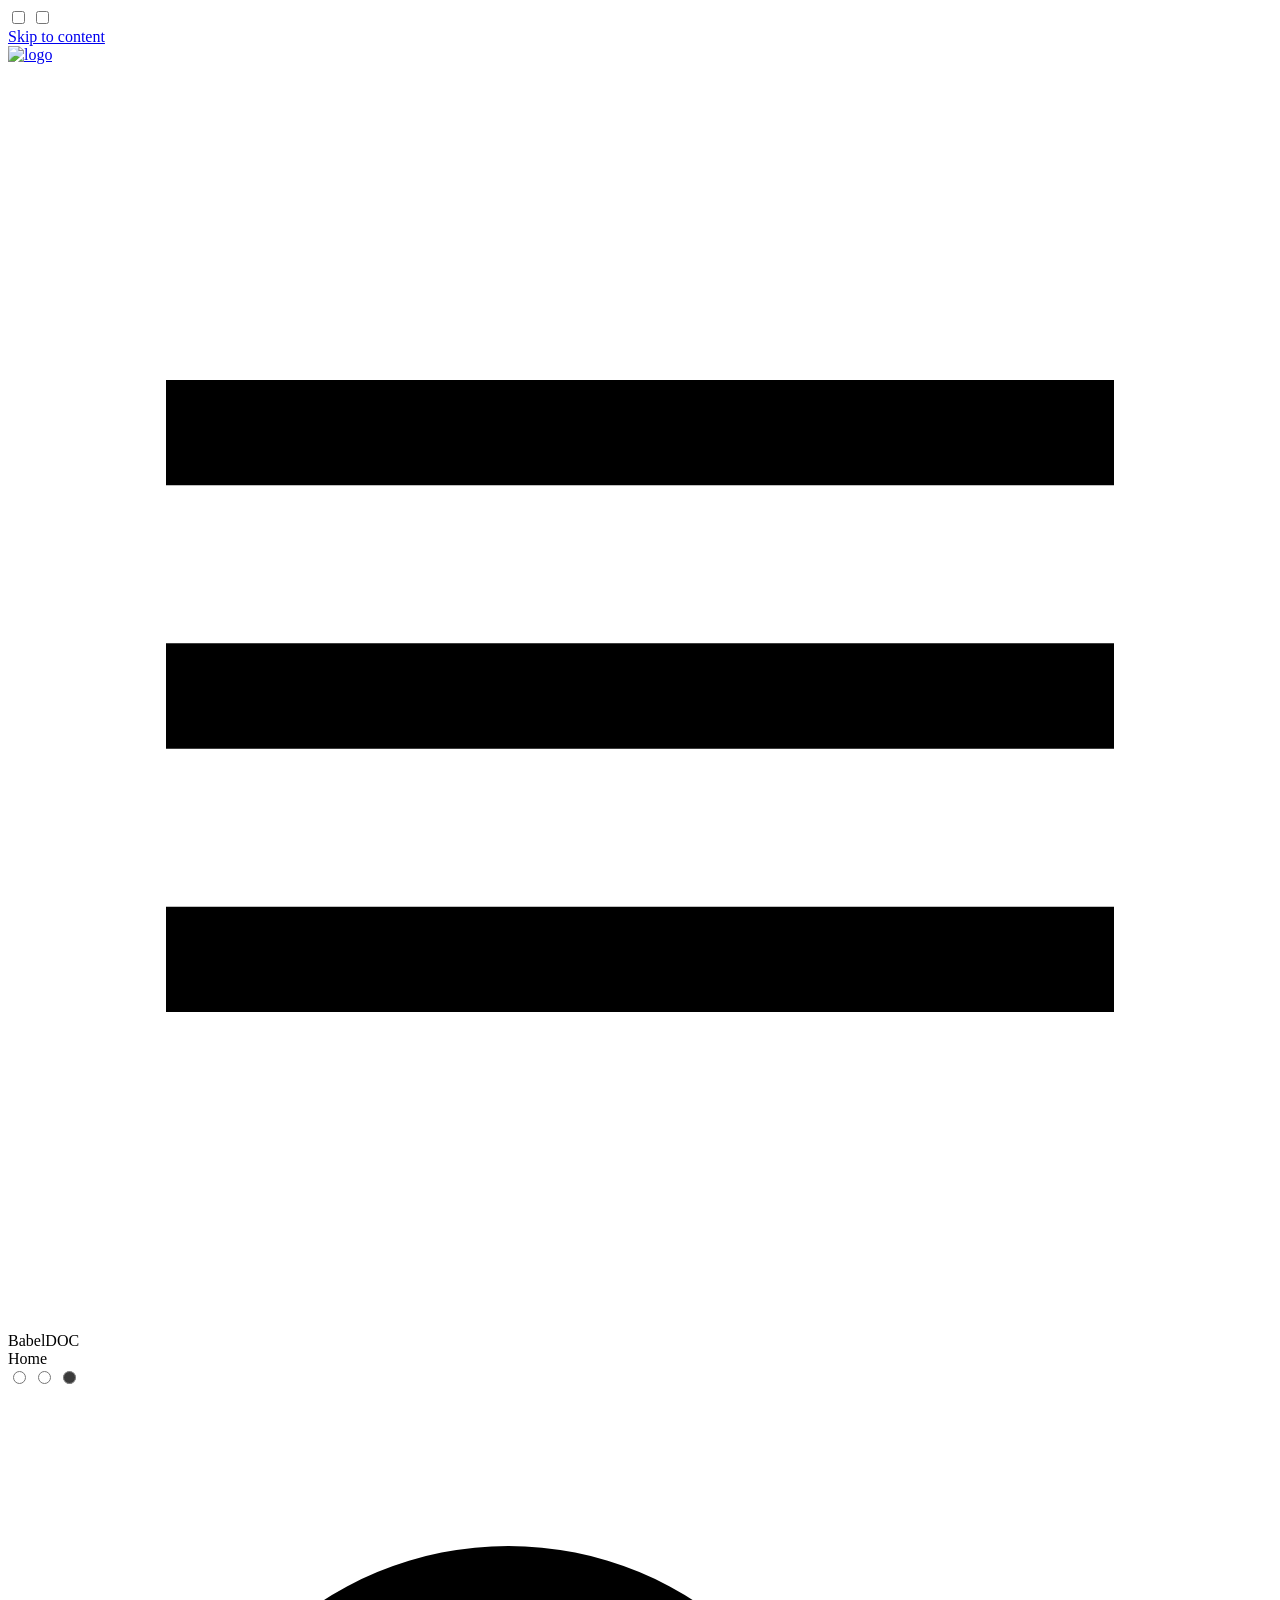
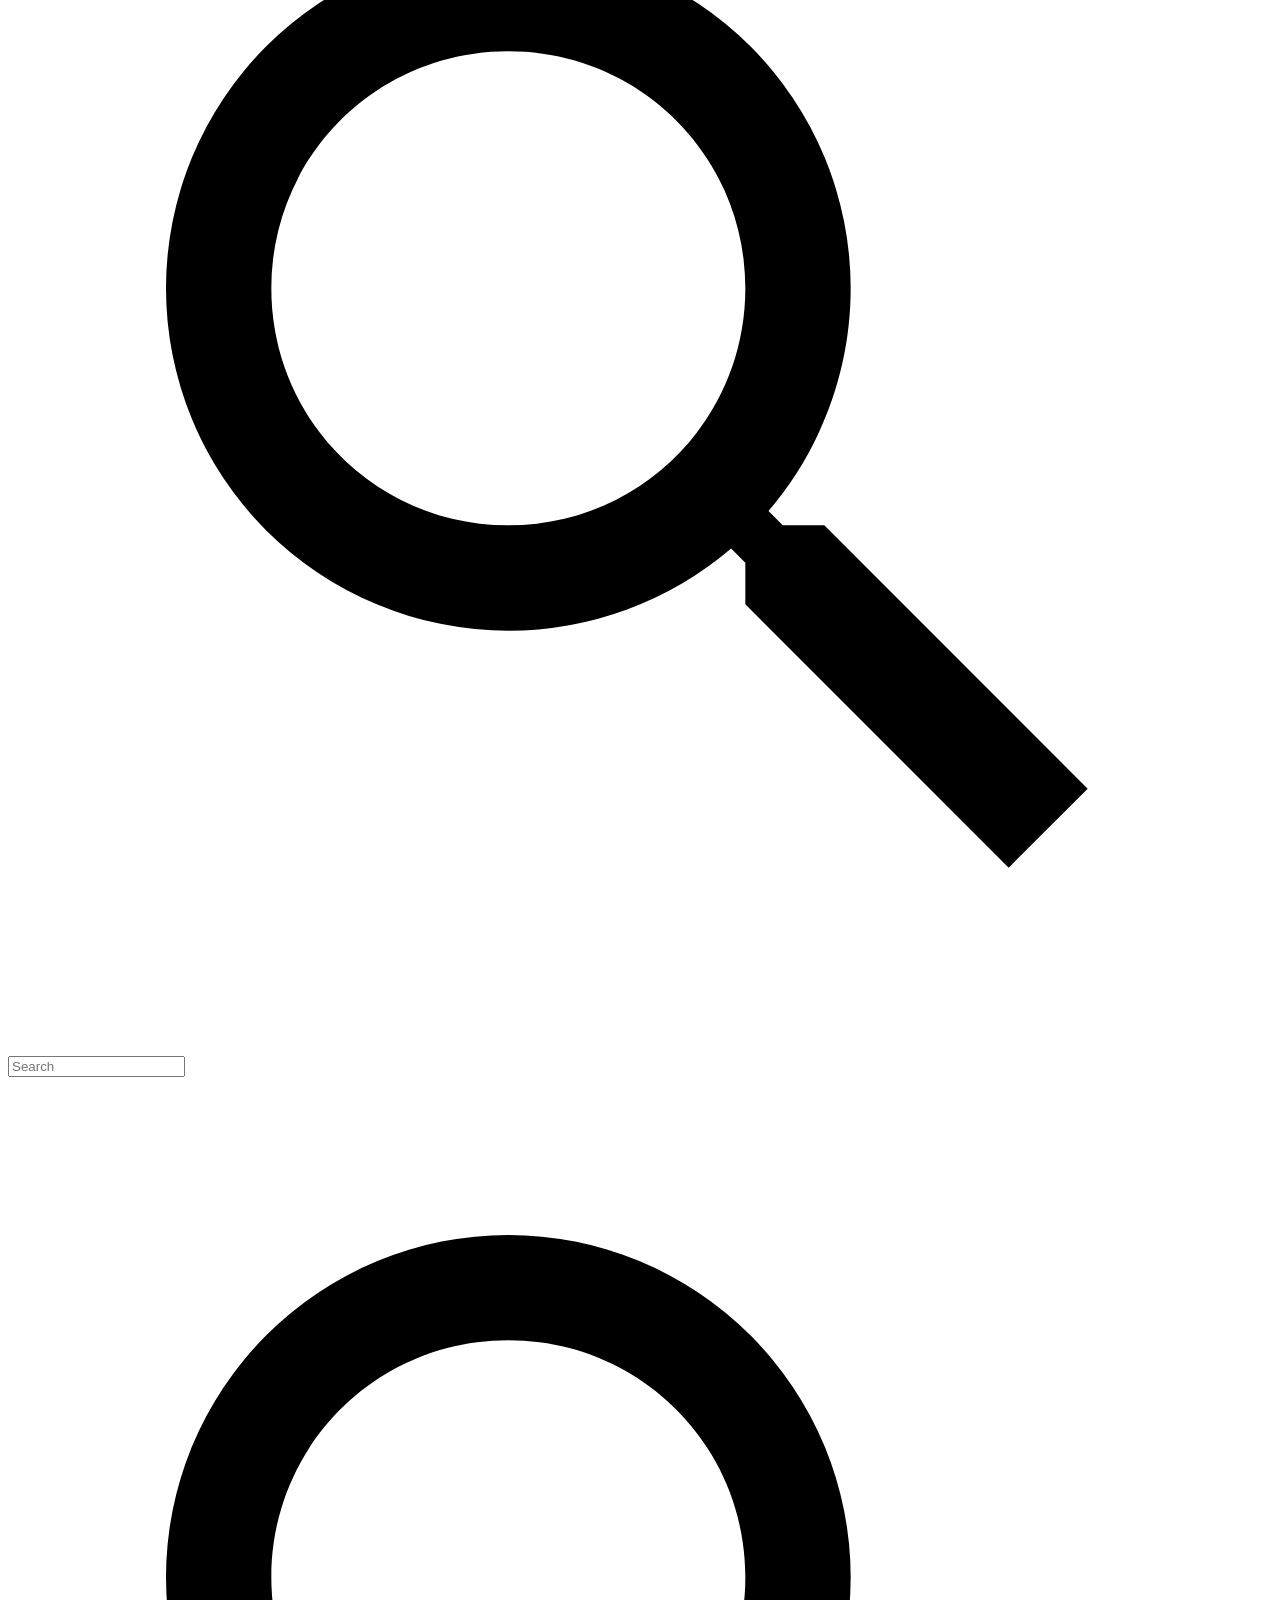
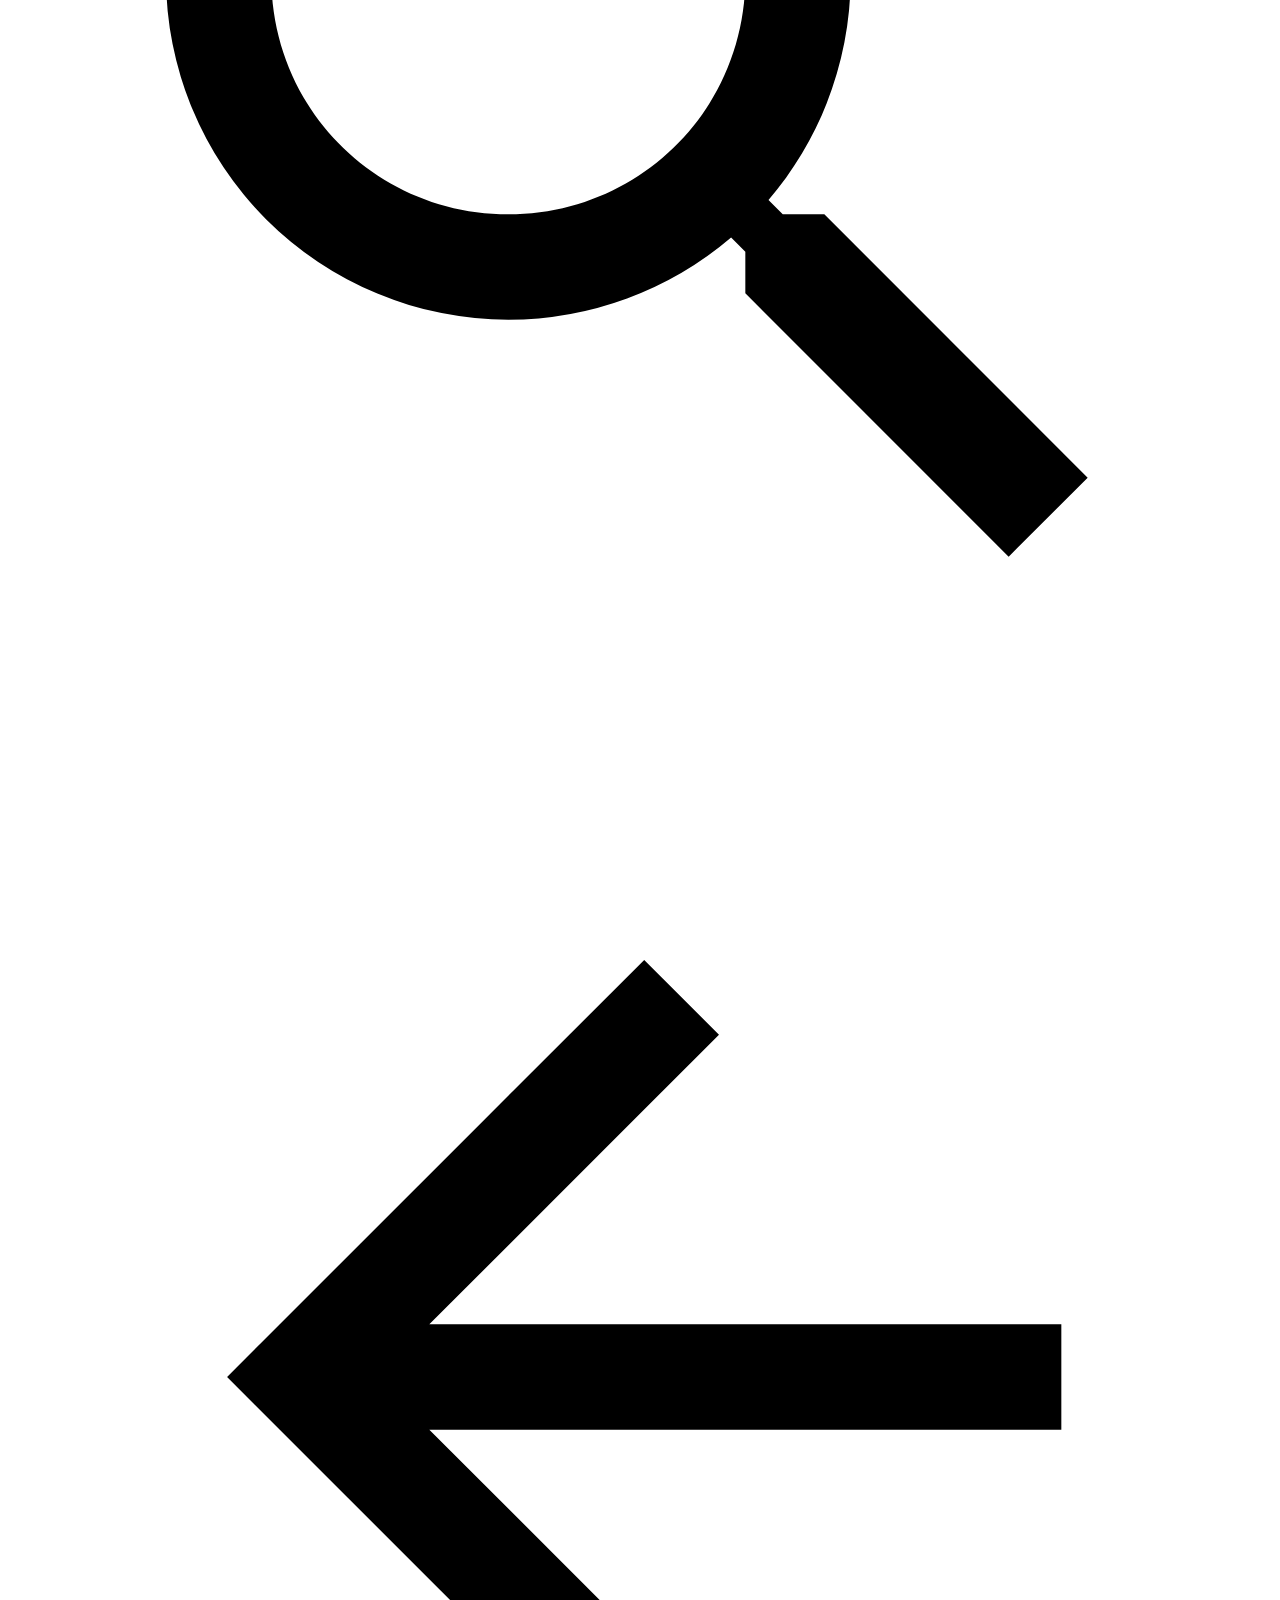
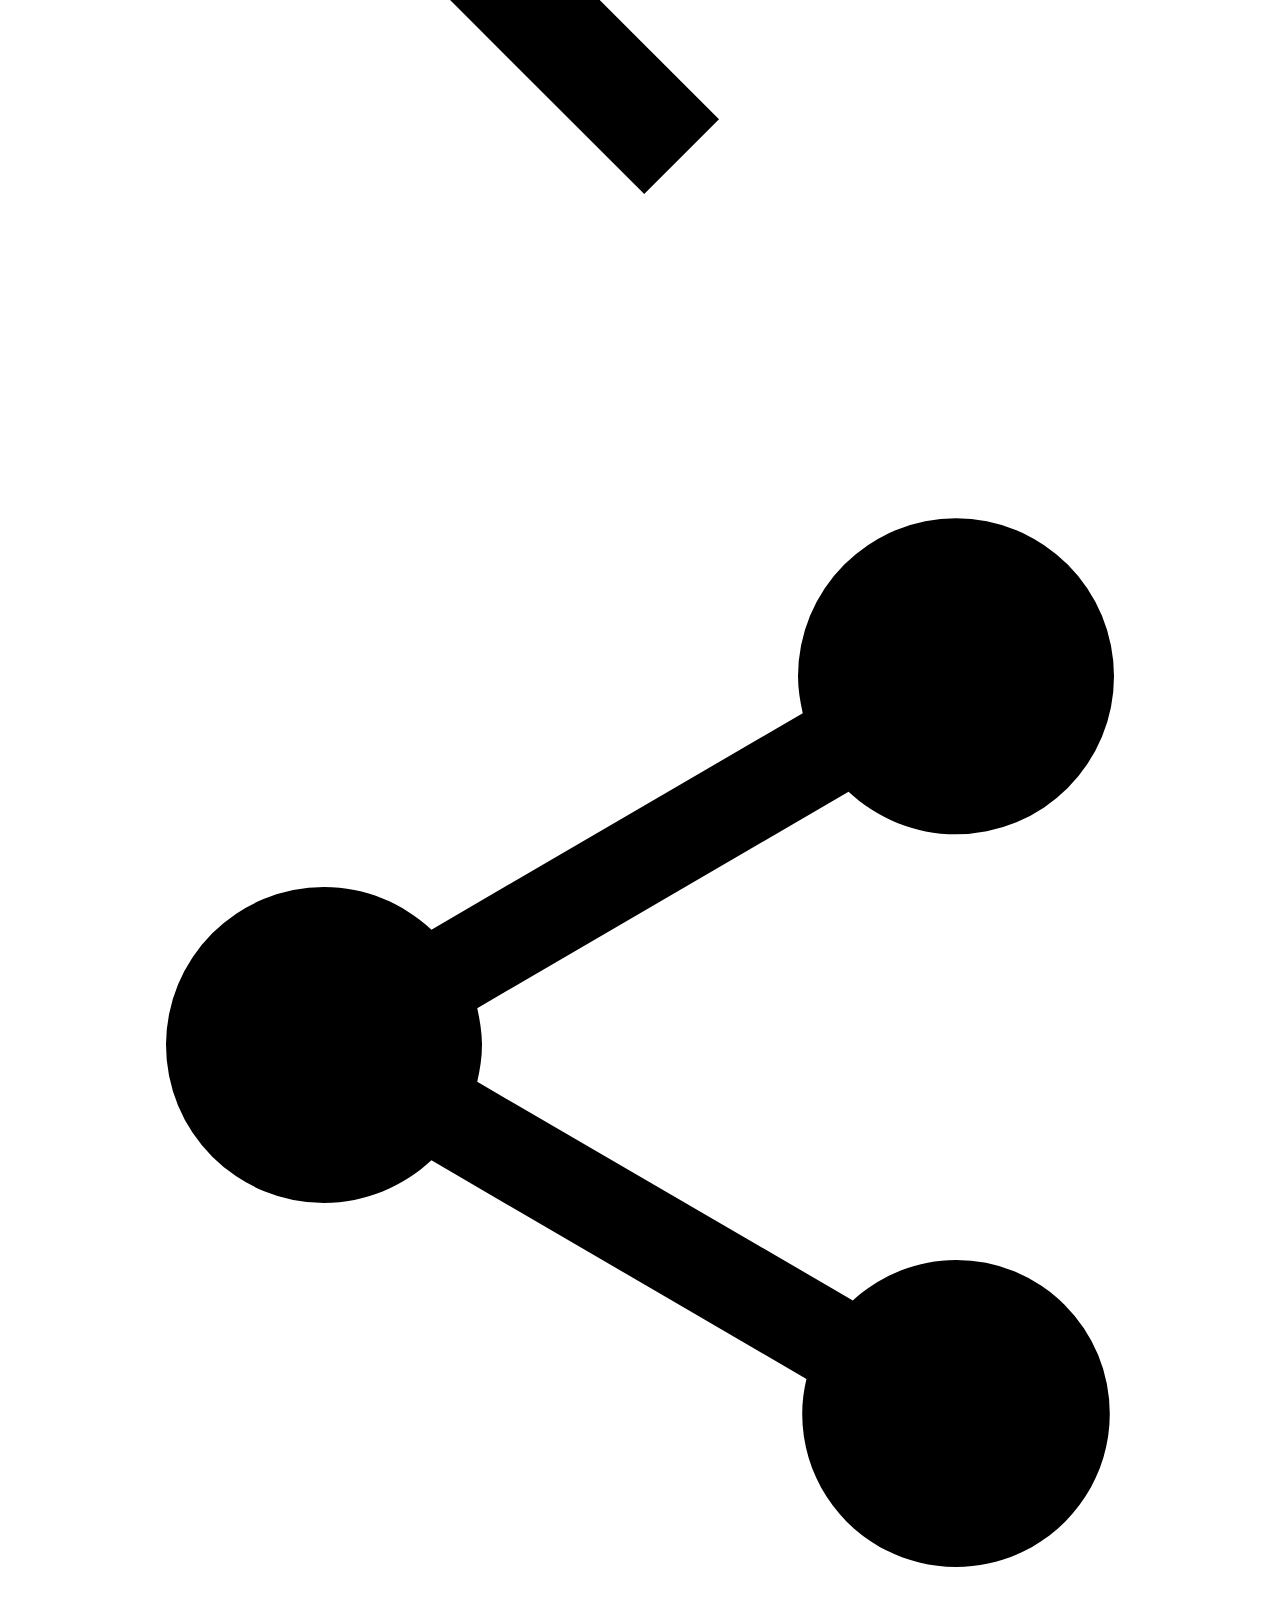
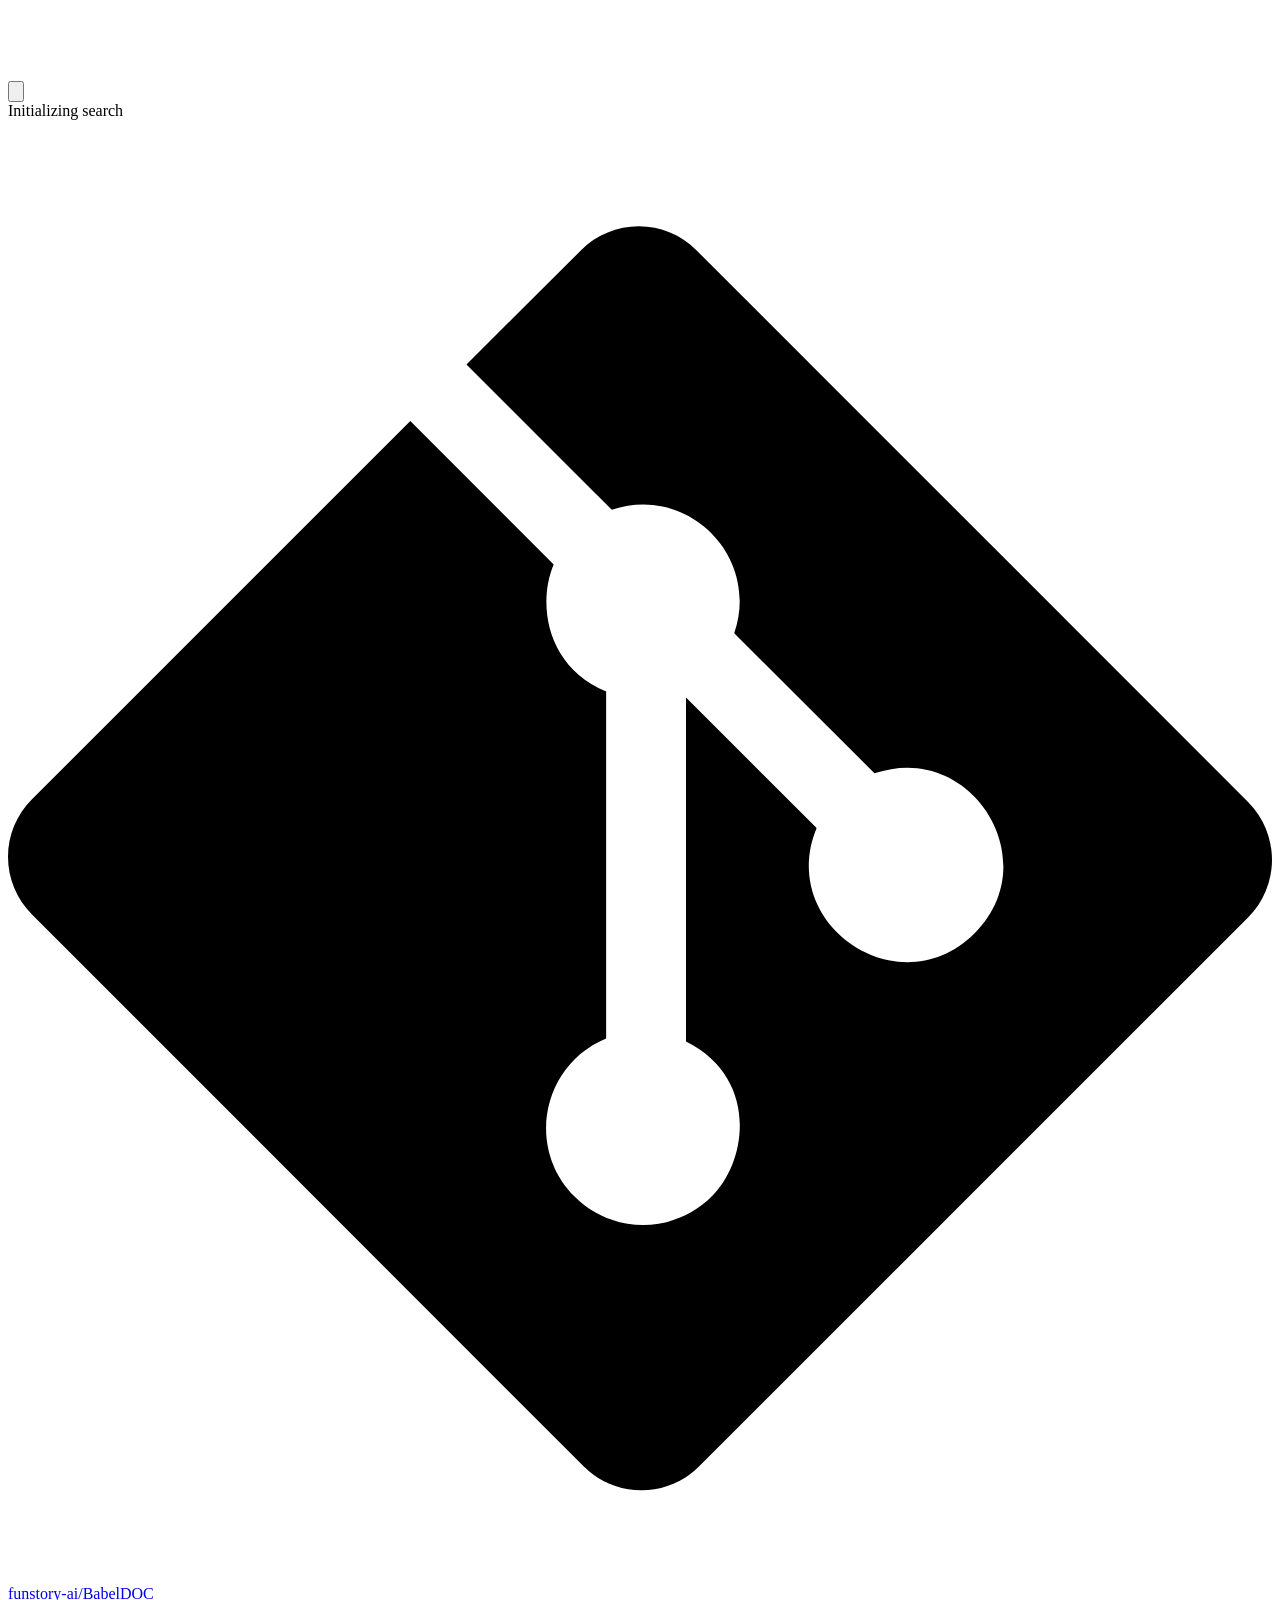
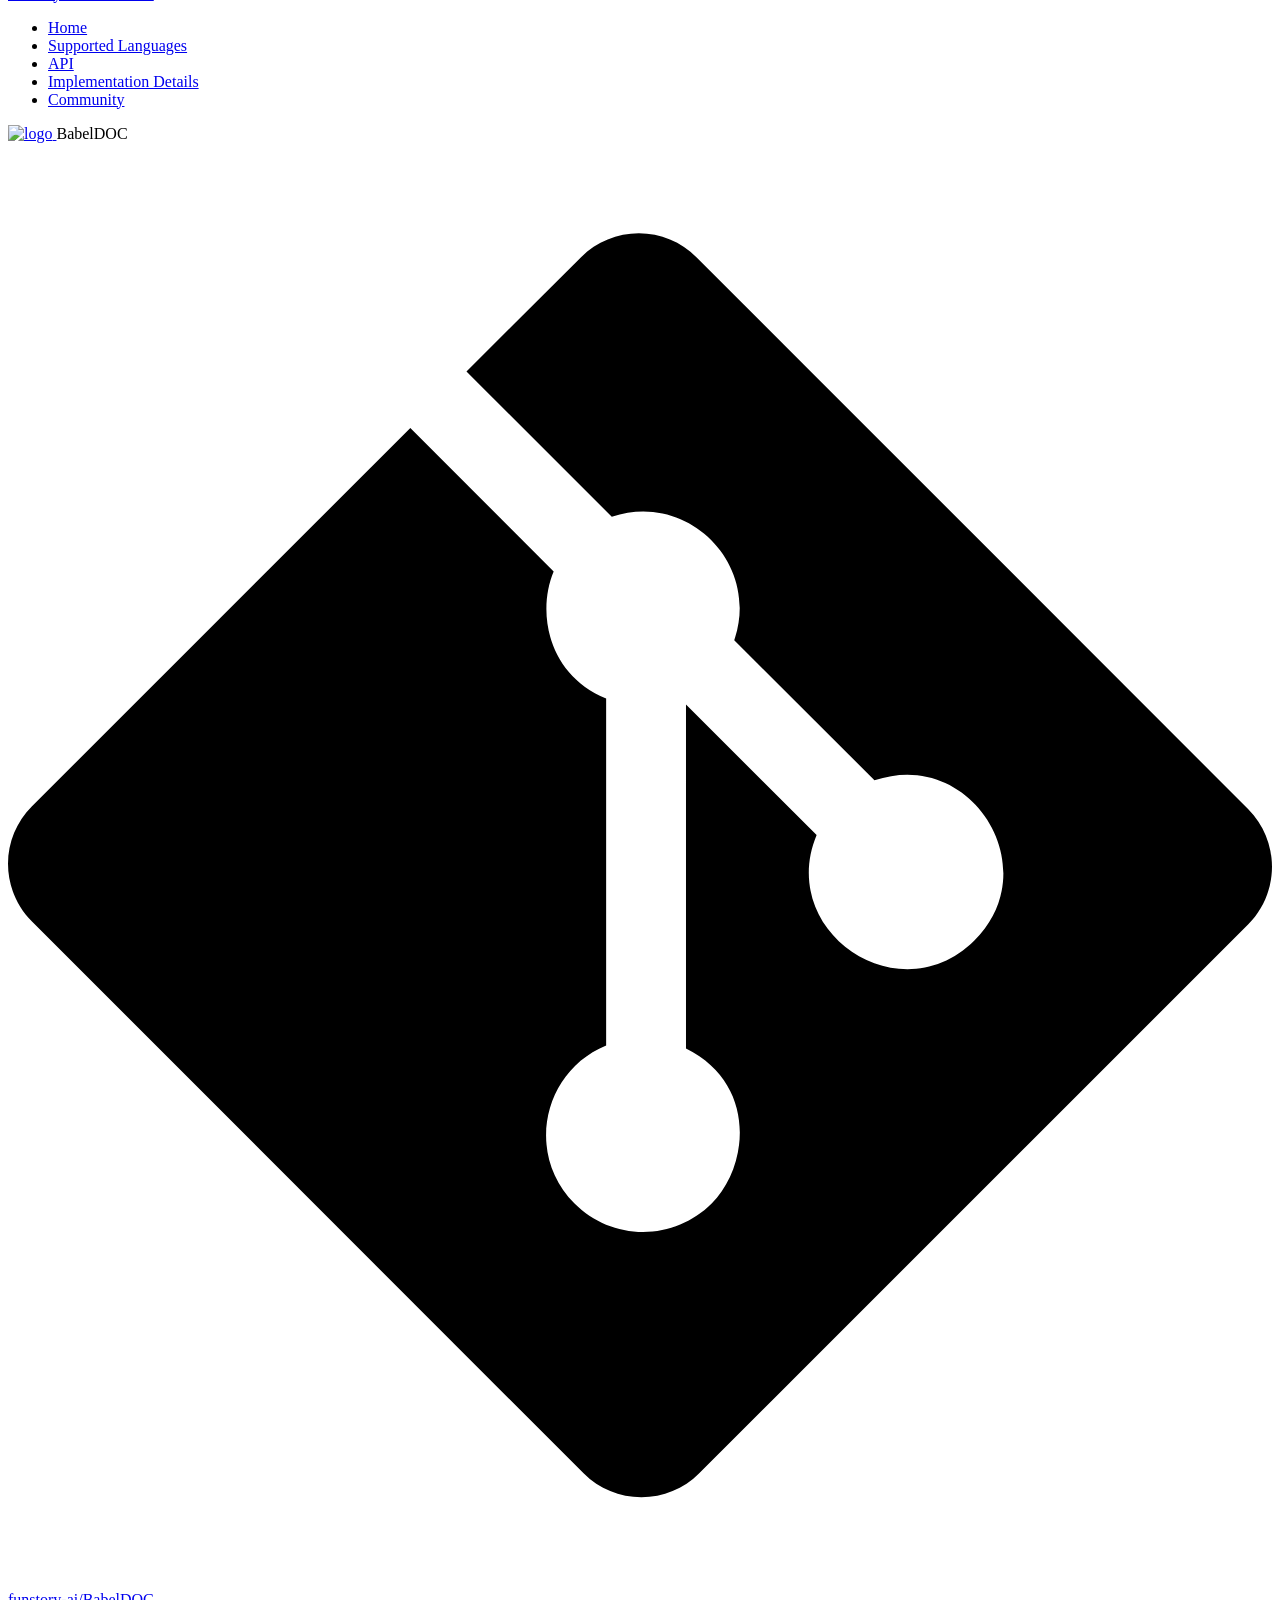
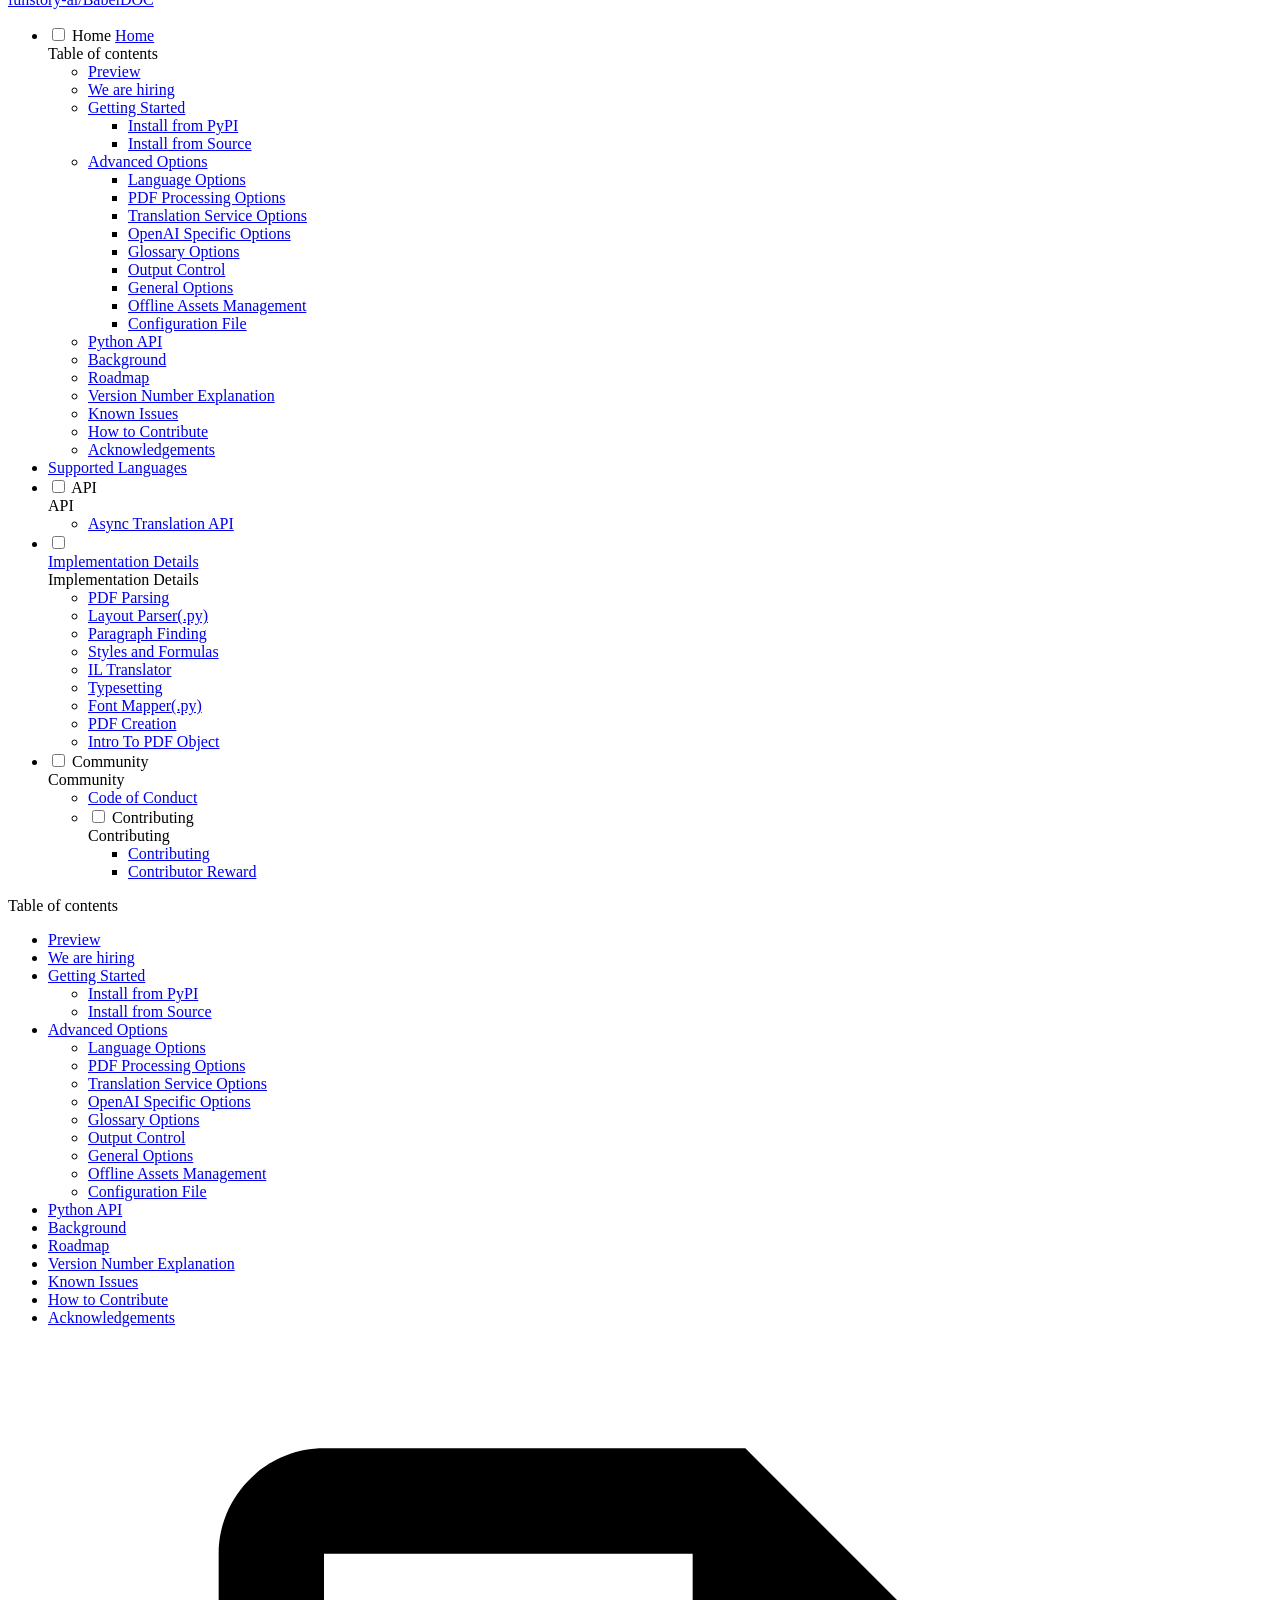
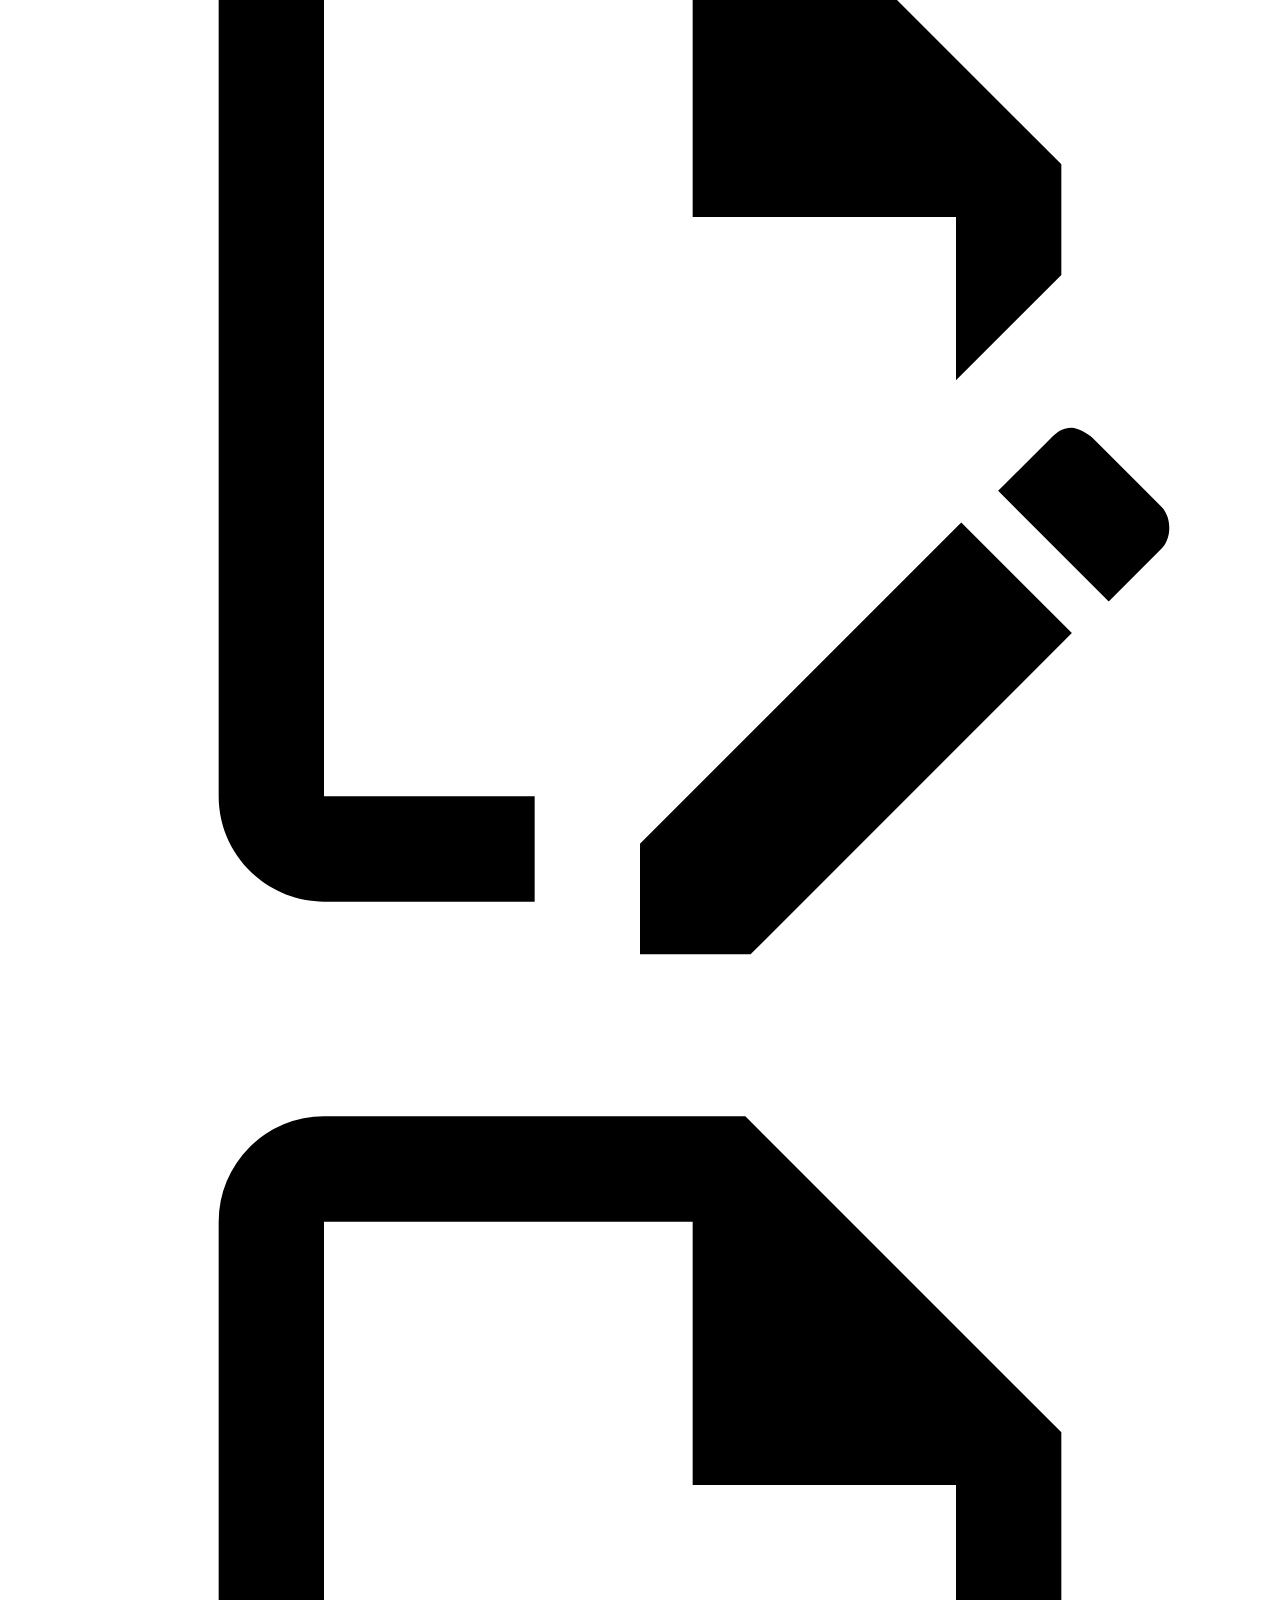
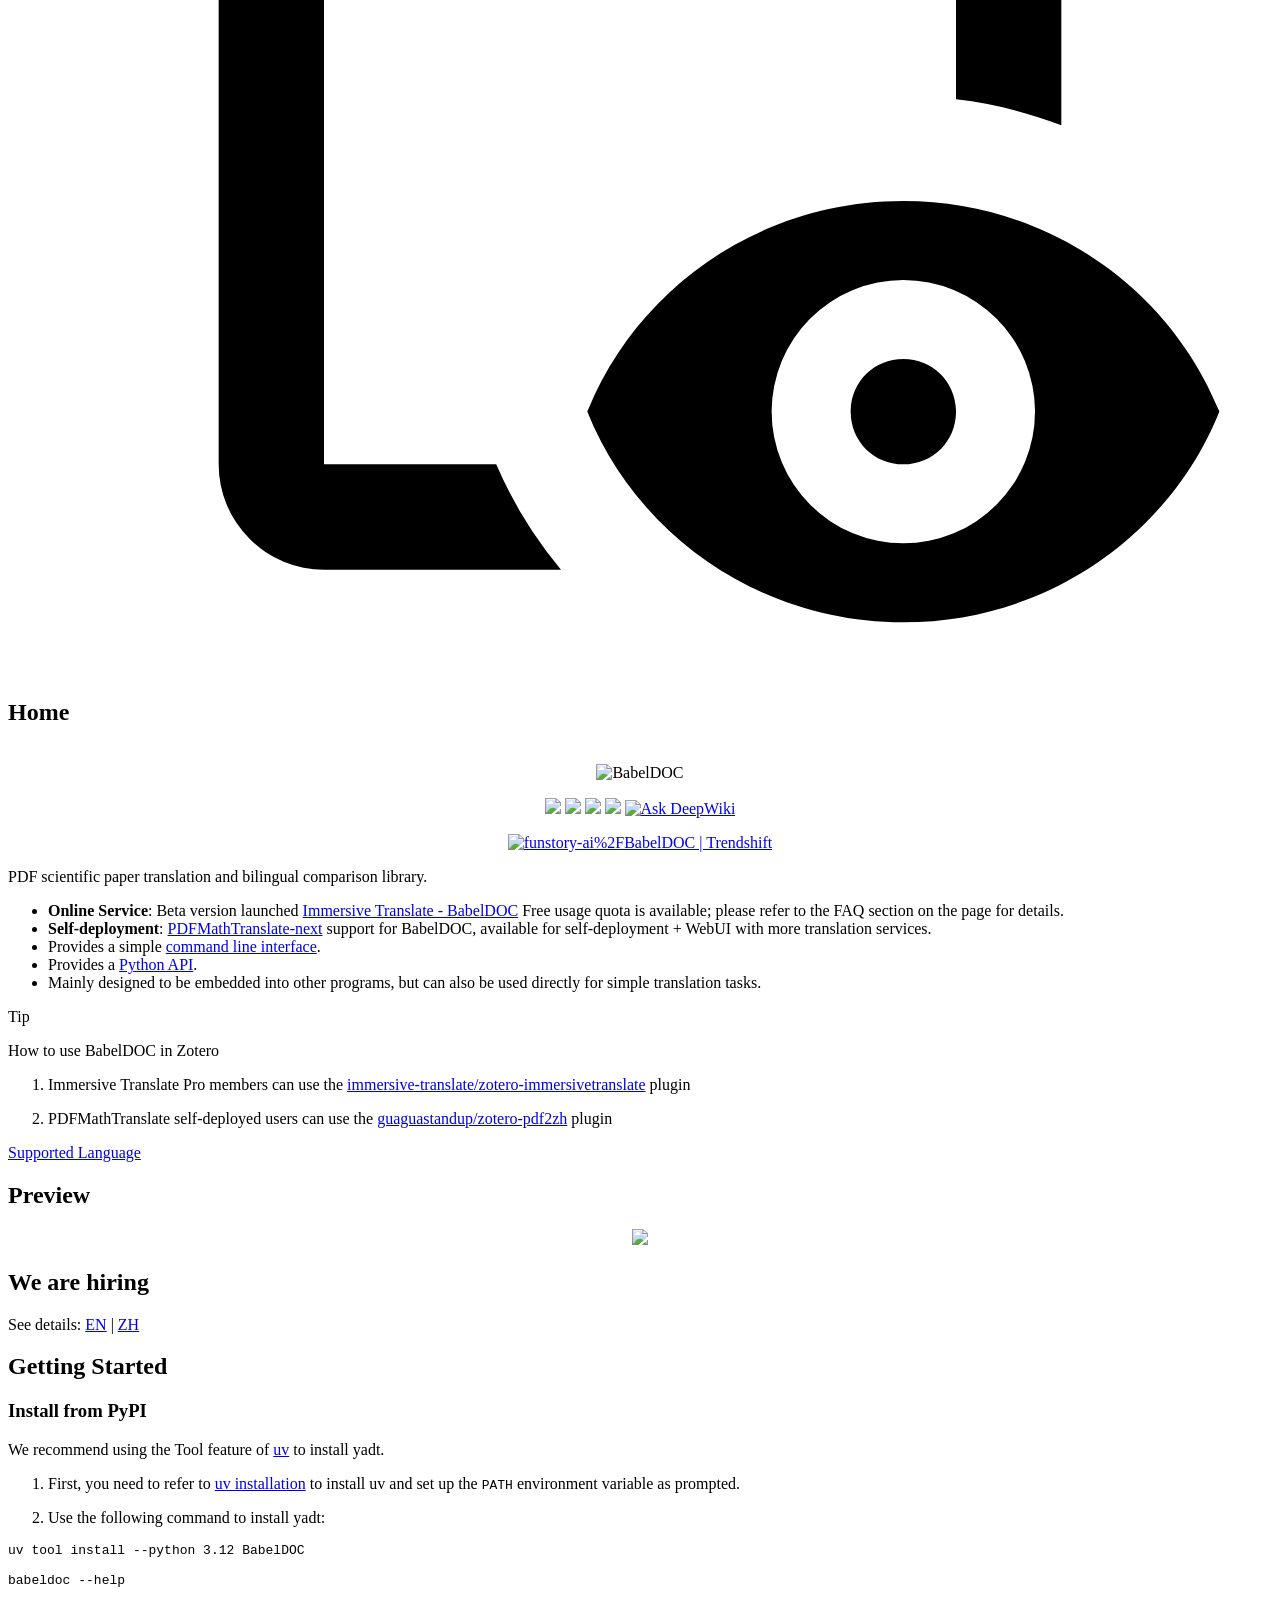
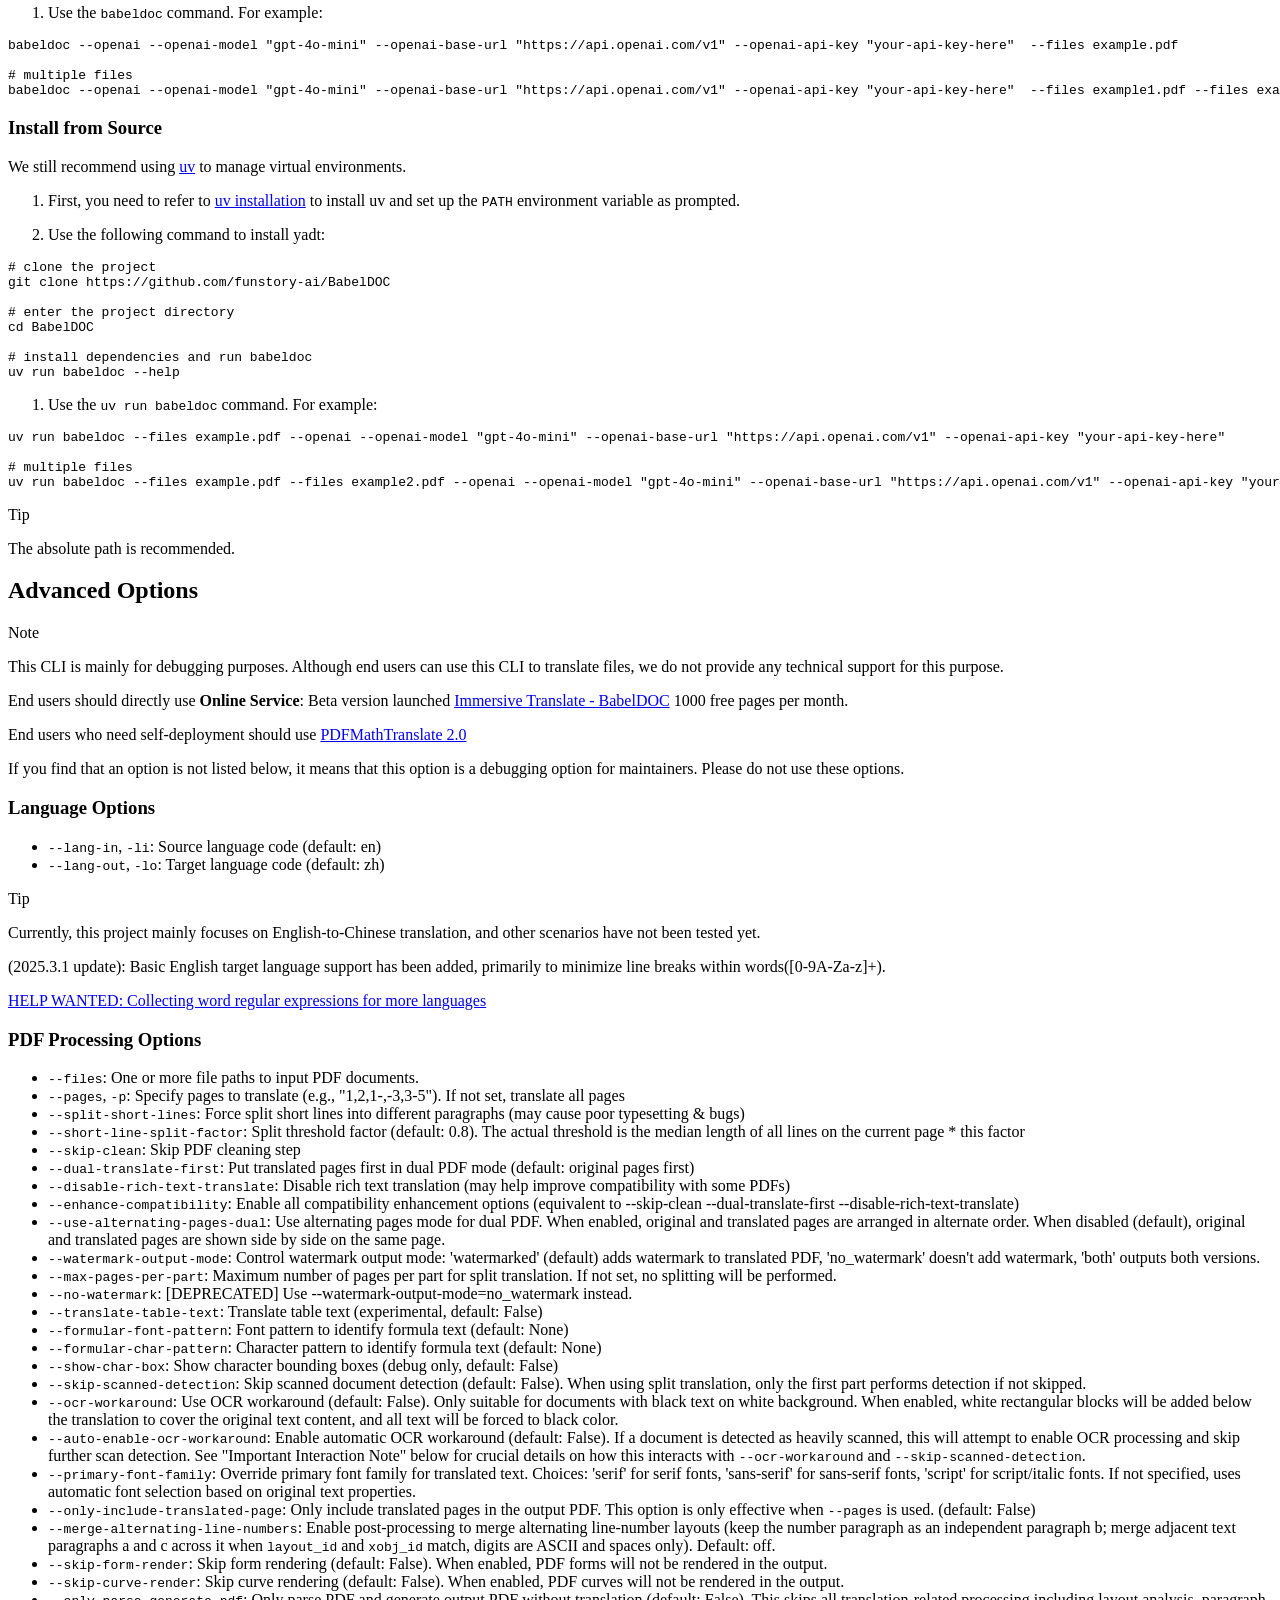
==== commit a309b97b: "Deployed 57a5537 with MkDocs version: 1.6.1" ====
--- a/index.html
+++ b/index.html
@@ -1,4 +1,4 @@
-<!doctype html><html lang=en class=no-js> <head><meta charset=utf-8><meta name=viewport content="width=device-width,initial-scale=1"><meta name=description content="Write your documentation in Markdown and create a professional static site in minutes – searchable, customizable, in 60+ languages, for all devices"><meta name=author content=funstory.ai><link href=https://squidfunk.github.io/mkdocs-material/ rel=canonical><link href=supported_languages/ rel=next><link rel=icon href=images/babeldoc-small-logo-with-transparent-background.svg><meta name=generator content="mkdocs-1.6.1, mkdocs-material-9.6.18"><title>BabelDOC</title><link rel=stylesheet href=assets/stylesheets/main.7e37652d.min.css><link rel=stylesheet href=assets/stylesheets/palette.06af60db.min.css><link rel=preconnect href=https://fonts.gstatic.com crossorigin><link rel=stylesheet href="https://fonts.googleapis.com/css?family=Roboto:300,300i,400,400i,700,700i%7CRoboto+Mono:400,400i,700,700i&display=fallback"><style>:root{--md-text-font:"Roboto";--md-code-font:"Roboto Mono"}</style><script>__md_scope=new URL(".",location),__md_hash=e=>[...e].reduce(((e,_)=>(e<<5)-e+_.charCodeAt(0)),0),__md_get=(e,_=localStorage,t=__md_scope)=>JSON.parse(_.getItem(t.pathname+"."+e)),__md_set=(e,_,t=localStorage,a=__md_scope)=>{try{t.setItem(a.pathname+"."+e,JSON.stringify(_))}catch(e){}}</script></head> <body dir=ltr data-md-color-scheme=default data-md-color-primary=indigo data-md-color-accent=indigo> <input class=md-toggle data-md-toggle=drawer type=checkbox id=__drawer autocomplete=off> <input class=md-toggle data-md-toggle=search type=checkbox id=__search autocomplete=off> <label class=md-overlay for=__drawer></label> <div data-md-component=skip> <a href=#preview class=md-skip> Skip to content </a> </div> <div data-md-component=announce> </div> <header class=md-header data-md-component=header> <nav class="md-header__inner md-grid" aria-label=Header> <a href=. title=BabelDOC class="md-header__button md-logo" aria-label=BabelDOC data-md-component=logo> <img src=images/babeldoc-small-logo-with-transparent-background.svg alt=logo> </a> <label class="md-header__button md-icon" for=__drawer> <svg xmlns=http://www.w3.org/2000/svg viewbox="0 0 24 24"><path d="M3 6h18v2H3zm0 5h18v2H3zm0 5h18v2H3z"/></svg> </label> <div class=md-header__title data-md-component=header-title> <div class=md-header__ellipsis> <div class=md-header__topic> <span class=md-ellipsis> BabelDOC </span> </div> <div class=md-header__topic data-md-component=header-topic> <span class=md-ellipsis> Home </span> </div> </div> </div> <form class=md-header__option data-md-component=palette> <input class=md-option data-md-color-media=(prefers-color-scheme) data-md-color-scheme=default data-md-color-primary=indigo data-md-color-accent=indigo aria-label="Switch to light mode" type=radio name=__palette id=__palette_0> <label class="md-header__button md-icon" title="Switch to light mode" for=__palette_1 hidden> <svg xmlns=http://www.w3.org/2000/svg viewbox="0 0 24 24"><path d="m14.3 16-.7-2h-3.2l-.7 2H7.8L11 7h2l3.2 9zM20 8.69V4h-4.69L12 .69 8.69 4H4v4.69L.69 12 4 15.31V20h4.69L12 23.31 15.31 20H20v-4.69L23.31 12zm-9.15 3.96h2.3L12 9z"/></svg> </label> <input class=md-option data-md-color-media="(prefers-color-scheme: light)" data-md-color-scheme=default data-md-color-primary=white data-md-color-accent=indigo aria-label="Switch to dark mode" type=radio name=__palette id=__palette_1> <label class="md-header__button md-icon" title="Switch to dark mode" for=__palette_2 hidden> <svg xmlns=http://www.w3.org/2000/svg viewbox="0 0 24 24"><path d="M12 8a4 4 0 0 0-4 4 4 4 0 0 0 4 4 4 4 0 0 0 4-4 4 4 0 0 0-4-4m0 10a6 6 0 0 1-6-6 6 6 0 0 1 6-6 6 6 0 0 1 6 6 6 6 0 0 1-6 6m8-9.31V4h-4.69L12 .69 8.69 4H4v4.69L.69 12 4 15.31V20h4.69L12 23.31 15.31 20H20v-4.69L23.31 12z"/></svg> </label> <input class=md-option data-md-color-media="(prefers-color-scheme: dark)" data-md-color-scheme=slate data-md-color-primary=black data-md-color-accent=indigo aria-label="Switch to system preference" type=radio name=__palette id=__palette_2> <label class="md-header__button md-icon" title="Switch to system preference" for=__palette_0 hidden> <svg xmlns=http://www.w3.org/2000/svg viewbox="0 0 24 24"><path d="M12 18c-.89 0-1.74-.2-2.5-.55C11.56 16.5 13 14.42 13 12s-1.44-4.5-3.5-5.45C10.26 6.2 11.11 6 12 6a6 6 0 0 1 6 6 6 6 0 0 1-6 6m8-9.31V4h-4.69L12 .69 8.69 4H4v4.69L.69 12 4 15.31V20h4.69L12 23.31 15.31 20H20v-4.69L23.31 12z"/></svg> </label> </form> <script>var palette=__md_get("__palette");if(palette&&palette.color){if("(prefers-color-scheme)"===palette.color.media){var media=matchMedia("(prefers-color-scheme: light)"),input=document.querySelector(media.matches?"[data-md-color-media='(prefers-color-scheme: light)']":"[data-md-color-media='(prefers-color-scheme: dark)']");palette.color.media=input.getAttribute("data-md-color-media"),palette.color.scheme=input.getAttribute("data-md-color-scheme"),palette.color.primary=input.getAttribute("data-md-color-primary"),palette.color.accent=input.getAttribute("data-md-color-accent")}for(var[key,value]of Object.entries(palette.color))document.body.setAttribute("data-md-color-"+key,value)}</script> <label class="md-header__button md-icon" for=__search> <svg xmlns=http://www.w3.org/2000/svg viewbox="0 0 24 24"><path d="M9.5 3A6.5 6.5 0 0 1 16 9.5c0 1.61-.59 3.09-1.56 4.23l.27.27h.79l5 5-1.5 1.5-5-5v-.79l-.27-.27A6.52 6.52 0 0 1 9.5 16 6.5 6.5 0 0 1 3 9.5 6.5 6.5 0 0 1 9.5 3m0 2C7 5 5 7 5 9.5S7 14 9.5 14 14 12 14 9.5 12 5 9.5 5"/></svg> </label> <div class=md-search data-md-component=search role=dialog> <label class=md-search__overlay for=__search></label> <div class=md-search__inner role=search> <form class=md-search__form name=search> <input type=text class=md-search__input name=query aria-label=Search placeholder=Search autocapitalize=off autocorrect=off autocomplete=off spellcheck=false data-md-component=search-query required> <label class="md-search__icon md-icon" for=__search> <svg xmlns=http://www.w3.org/2000/svg viewbox="0 0 24 24"><path d="M9.5 3A6.5 6.5 0 0 1 16 9.5c0 1.61-.59 3.09-1.56 4.23l.27.27h.79l5 5-1.5 1.5-5-5v-.79l-.27-.27A6.52 6.52 0 0 1 9.5 16 6.5 6.5 0 0 1 3 9.5 6.5 6.5 0 0 1 9.5 3m0 2C7 5 5 7 5 9.5S7 14 9.5 14 14 12 14 9.5 12 5 9.5 5"/></svg> <svg xmlns=http://www.w3.org/2000/svg viewbox="0 0 24 24"><path d="M20 11v2H8l5.5 5.5-1.42 1.42L4.16 12l7.92-7.92L13.5 5.5 8 11z"/></svg> </label> <nav class=md-search__options aria-label=Search> <a href=javascript:void(0) class="md-search__icon md-icon" title=Share aria-label=Share data-clipboard data-clipboard-text data-md-component=search-share tabindex=-1> <svg xmlns=http://www.w3.org/2000/svg viewbox="0 0 24 24"><path d="M18 16.08c-.76 0-1.44.3-1.96.77L8.91 12.7c.05-.23.09-.46.09-.7s-.04-.47-.09-.7l7.05-4.11c.54.5 1.25.81 2.04.81a3 3 0 0 0 3-3 3 3 0 0 0-3-3 3 3 0 0 0-3 3c0 .24.04.47.09.7L8.04 9.81C7.5 9.31 6.79 9 6 9a3 3 0 0 0-3 3 3 3 0 0 0 3 3c.79 0 1.5-.31 2.04-.81l7.12 4.15c-.05.21-.08.43-.08.66 0 1.61 1.31 2.91 2.92 2.91s2.92-1.3 2.92-2.91A2.92 2.92 0 0 0 18 16.08"/></svg> </a> <button type=reset class="md-search__icon md-icon" title=Clear aria-label=Clear tabindex=-1> <svg xmlns=http://www.w3.org/2000/svg viewbox="0 0 24 24"><path d="M19 6.41 17.59 5 12 10.59 6.41 5 5 6.41 10.59 12 5 17.59 6.41 19 12 13.41 17.59 19 19 17.59 13.41 12z"/></svg> </button> </nav> <div class=md-search__suggest data-md-component=search-suggest></div> </form> <div class=md-search__output> <div class=md-search__scrollwrap tabindex=0 data-md-scrollfix> <div class=md-search-result data-md-component=search-result> <div class=md-search-result__meta> Initializing search </div> <ol class=md-search-result__list role=presentation></ol> </div> </div> </div> </div> </div> <div class=md-header__source> <a href=https://github.com/funstory-ai/BabelDOC title="Go to repository" class=md-source data-md-component=source> <div class="md-source__icon md-icon"> <svg xmlns=http://www.w3.org/2000/svg viewbox="0 0 448 512"><!-- Font Awesome Free 7.0.0 by @fontawesome - https://fontawesome.com License - https://fontawesome.com/license/free (Icons: CC BY 4.0, Fonts: SIL OFL 1.1, Code: MIT License) Copyright 2025 Fonticons, Inc.--><path fill=currentColor d="M439.6 236.1 244 40.5c-5.4-5.5-12.8-8.5-20.4-8.5s-15 3-20.4 8.4L162.5 81l51.5 51.5c27.1-9.1 52.7 16.8 43.4 43.7l49.7 49.7c34.2-11.8 61.2 31 35.5 56.7-26.5 26.5-70.2-2.9-56-37.3L240.3 199v121.9c25.3 12.5 22.3 41.8 9.1 55-6.4 6.4-15.2 10.1-24.3 10.1s-17.8-3.6-24.3-10.1c-17.6-17.6-11.1-46.9 11.2-56v-123c-20.8-8.5-24.6-30.7-18.6-45L142.6 101 8.5 235.1C3 240.6 0 247.9 0 255.5s3 15 8.5 20.4l195.6 195.7c5.4 5.4 12.7 8.4 20.4 8.4s15-3 20.4-8.4l194.7-194.7c5.4-5.4 8.4-12.8 8.4-20.4s-3-15-8.4-20.4"/></svg> </div> <div class=md-source__repository> funstory-ai/BabelDOC </div> </a> </div> </nav> </header> <div class=md-container data-md-component=container> <nav class=md-tabs aria-label=Tabs data-md-component=tabs> <div class=md-grid> <ul class=md-tabs__list> <li class="md-tabs__item md-tabs__item--active"> <a href=. class=md-tabs__link> Home </a> </li> <li class=md-tabs__item> <a href=supported_languages/ class=md-tabs__link> Supported Languages </a> </li> <li class=md-tabs__item> <a href=ImplementationDetails/AsyncTranslate/AsyncTranslate/ class=md-tabs__link> API </a> </li> <li class=md-tabs__item> <a href=ImplementationDetails/ class=md-tabs__link> Implementation Details </a> </li> <li class=md-tabs__item> <a href=CODE_OF_CONDUCT/ class=md-tabs__link> Community </a> </li> </ul> </div> </nav> <main class=md-main data-md-component=main> <div class="md-main__inner md-grid"> <div class="md-sidebar md-sidebar--primary" data-md-component=sidebar data-md-type=navigation> <div class=md-sidebar__scrollwrap> <div class=md-sidebar__inner> <nav class="md-nav md-nav--primary md-nav--lifted" aria-label=Navigation data-md-level=0> <label class=md-nav__title for=__drawer> <a href=. title=BabelDOC class="md-nav__button md-logo" aria-label=BabelDOC data-md-component=logo> <img src=images/babeldoc-small-logo-with-transparent-background.svg alt=logo> </a> BabelDOC </label> <div class=md-nav__source> <a href=https://github.com/funstory-ai/BabelDOC title="Go to repository" class=md-source data-md-component=source> <div class="md-source__icon md-icon"> <svg xmlns=http://www.w3.org/2000/svg viewbox="0 0 448 512"><!-- Font Awesome Free 7.0.0 by @fontawesome - https://fontawesome.com License - https://fontawesome.com/license/free (Icons: CC BY 4.0, Fonts: SIL OFL 1.1, Code: MIT License) Copyright 2025 Fonticons, Inc.--><path fill=currentColor d="M439.6 236.1 244 40.5c-5.4-5.5-12.8-8.5-20.4-8.5s-15 3-20.4 8.4L162.5 81l51.5 51.5c27.1-9.1 52.7 16.8 43.4 43.7l49.7 49.7c34.2-11.8 61.2 31 35.5 56.7-26.5 26.5-70.2-2.9-56-37.3L240.3 199v121.9c25.3 12.5 22.3 41.8 9.1 55-6.4 6.4-15.2 10.1-24.3 10.1s-17.8-3.6-24.3-10.1c-17.6-17.6-11.1-46.9 11.2-56v-123c-20.8-8.5-24.6-30.7-18.6-45L142.6 101 8.5 235.1C3 240.6 0 247.9 0 255.5s3 15 8.5 20.4l195.6 195.7c5.4 5.4 12.7 8.4 20.4 8.4s15-3 20.4-8.4l194.7-194.7c5.4-5.4 8.4-12.8 8.4-20.4s-3-15-8.4-20.4"/></svg> </div> <div class=md-source__repository> funstory-ai/BabelDOC </div> </a> </div> <ul class=md-nav__list data-md-scrollfix> <li class="md-nav__item md-nav__item--active"> <input class="md-nav__toggle md-toggle" type=checkbox id=__toc> <label class="md-nav__link md-nav__link--active" for=__toc> <span class=md-ellipsis> Home </span> <span class="md-nav__icon md-icon"></span> </label> <a href=. class="md-nav__link md-nav__link--active"> <span class=md-ellipsis> Home </span> </a> <nav class="md-nav md-nav--secondary" aria-label="Table of contents"> <label class=md-nav__title for=__toc> <span class="md-nav__icon md-icon"></span> Table of contents </label> <ul class=md-nav__list data-md-component=toc data-md-scrollfix> <li class=md-nav__item> <a href=#preview class=md-nav__link> <span class=md-ellipsis> Preview </span> </a> </li> <li class=md-nav__item> <a href=#we-are-hiring class=md-nav__link> <span class=md-ellipsis> We are hiring </span> </a> </li> <li class=md-nav__item> <a href=#getting-started class=md-nav__link> <span class=md-ellipsis> Getting Started </span> </a> <nav class=md-nav aria-label="Getting Started"> <ul class=md-nav__list> <li class=md-nav__item> <a href=#install-from-pypi class=md-nav__link> <span class=md-ellipsis> Install from PyPI </span> </a> </li> <li class=md-nav__item> <a href=#install-from-source class=md-nav__link> <span class=md-ellipsis> Install from Source </span> </a> </li> </ul> </nav> </li> <li class=md-nav__item> <a href=#advanced-options class=md-nav__link> <span class=md-ellipsis> Advanced Options </span> </a> <nav class=md-nav aria-label="Advanced Options"> <ul class=md-nav__list> <li class=md-nav__item> <a href=#language-options class=md-nav__link> <span class=md-ellipsis> Language Options </span> </a> </li> <li class=md-nav__item> <a href=#pdf-processing-options class=md-nav__link> <span class=md-ellipsis> PDF Processing Options </span> </a> </li> <li class=md-nav__item> <a href=#translation-service-options class=md-nav__link> <span class=md-ellipsis> Translation Service Options </span> </a> </li> <li class=md-nav__item> <a href=#openai-specific-options class=md-nav__link> <span class=md-ellipsis> OpenAI Specific Options </span> </a> </li> <li class=md-nav__item> <a href=#glossary-options class=md-nav__link> <span class=md-ellipsis> Glossary Options </span> </a> </li> <li class=md-nav__item> <a href=#output-control class=md-nav__link> <span class=md-ellipsis> Output Control </span> </a> </li> <li class=md-nav__item> <a href=#general-options class=md-nav__link> <span class=md-ellipsis> General Options </span> </a> </li> <li class=md-nav__item> <a href=#offline-assets-management class=md-nav__link> <span class=md-ellipsis> Offline Assets Management </span> </a> </li> <li class=md-nav__item> <a href=#configuration-file class=md-nav__link> <span class=md-ellipsis> Configuration File </span> </a> </li> </ul> </nav> </li> <li class=md-nav__item> <a href=#python-api class=md-nav__link> <span class=md-ellipsis> Python API </span> </a> </li> <li class=md-nav__item> <a href=#background class=md-nav__link> <span class=md-ellipsis> Background </span> </a> </li> <li class=md-nav__item> <a href=#roadmap class=md-nav__link> <span class=md-ellipsis> Roadmap </span> </a> </li> <li class=md-nav__item> <a href=#version-number-explanation class=md-nav__link> <span class=md-ellipsis> Version Number Explanation </span> </a> </li> <li class=md-nav__item> <a href=#known-issues class=md-nav__link> <span class=md-ellipsis> Known Issues </span> </a> </li> <li class=md-nav__item> <a href=#how-to-contribute class=md-nav__link> <span class=md-ellipsis> How to Contribute </span> </a> </li> <li class=md-nav__item> <a href=#acknowledgements class=md-nav__link> <span class=md-ellipsis> Acknowledgements </span> </a> </li> </ul> </nav> </li> <li class=md-nav__item> <a href=supported_languages/ class=md-nav__link> <span class=md-ellipsis> Supported Languages </span> </a> </li> <li class="md-nav__item md-nav__item--nested"> <input class="md-nav__toggle md-toggle " type=checkbox id=__nav_3> <label class=md-nav__link for=__nav_3 id=__nav_3_label tabindex=0> <span class=md-ellipsis> API </span> <span class="md-nav__icon md-icon"></span> </label> <nav class=md-nav data-md-level=1 aria-labelledby=__nav_3_label aria-expanded=false> <label class=md-nav__title for=__nav_3> <span class="md-nav__icon md-icon"></span> API </label> <ul class=md-nav__list data-md-scrollfix> <li class=md-nav__item> <a href=ImplementationDetails/AsyncTranslate/AsyncTranslate/ class=md-nav__link> <span class=md-ellipsis> Async Translation API </span> </a> </li> </ul> </nav> </li> <li class="md-nav__item md-nav__item--nested"> <input class="md-nav__toggle md-toggle " type=checkbox id=__nav_4> <div class="md-nav__link md-nav__container"> <a href=ImplementationDetails/ class="md-nav__link "> <span class=md-ellipsis> Implementation Details </span> </a> <label class="md-nav__link " for=__nav_4 id=__nav_4_label tabindex=0> <span class="md-nav__icon md-icon"></span> </label> </div> <nav class=md-nav data-md-level=1 aria-labelledby=__nav_4_label aria-expanded=false> <label class=md-nav__title for=__nav_4> <span class="md-nav__icon md-icon"></span> Implementation Details </label> <ul class=md-nav__list data-md-scrollfix> <li class=md-nav__item> <a href=ImplementationDetails/PDFParsing/PDFParsing/ class=md-nav__link> <span class=md-ellipsis> PDF Parsing </span> </a> </li> <li class=md-nav__item> <a href=https://github.com/funstory-ai/BabelDOC/blob/main/babeldoc/document_il/midend/layout_parser.py class=md-nav__link> <span class=md-ellipsis> Layout Parser(.py) </span> </a> </li> <li class=md-nav__item> <a href=ImplementationDetails/ParagraphFinding/ParagraphFinding/ class=md-nav__link> <span class=md-ellipsis> Paragraph Finding </span> </a> </li> <li class=md-nav__item> <a href=ImplementationDetails/StylesAndFormulas/StylesAndFormulas/ class=md-nav__link> <span class=md-ellipsis> Styles and Formulas </span> </a> </li> <li class=md-nav__item> <a href=ImplementationDetails/ILTranslator/ILTranslator/ class=md-nav__link> <span class=md-ellipsis> IL Translator </span> </a> </li> <li class=md-nav__item> <a href=ImplementationDetails/Typesetting/Typesetting/ class=md-nav__link> <span class=md-ellipsis> Typesetting </span> </a> </li> <li class=md-nav__item> <a href=https://github.com/funstory-ai/BabelDOC/blob/main/babeldoc/document_il/utils/fontmap.py class=md-nav__link> <span class=md-ellipsis> Font Mapper(.py) </span> </a> </li> <li class=md-nav__item> <a href=ImplementationDetails/PDFCreation/PDFCreation/ class=md-nav__link> <span class=md-ellipsis> PDF Creation </span> </a> </li> <li class=md-nav__item> <a href=intro-to-pdf-object/ class=md-nav__link> <span class=md-ellipsis> Intro To PDF Object </span> </a> </li> </ul> </nav> </li> <li class="md-nav__item md-nav__item--nested"> <input class="md-nav__toggle md-toggle " type=checkbox id=__nav_5> <label class=md-nav__link for=__nav_5 id=__nav_5_label tabindex=0> <span class=md-ellipsis> Community </span> <span class="md-nav__icon md-icon"></span> </label> <nav class=md-nav data-md-level=1 aria-labelledby=__nav_5_label aria-expanded=false> <label class=md-nav__title for=__nav_5> <span class="md-nav__icon md-icon"></span> Community </label> <ul class=md-nav__list data-md-scrollfix> <li class=md-nav__item> <a href=CODE_OF_CONDUCT/ class=md-nav__link> <span class=md-ellipsis> Code of Conduct </span> </a> </li> <li class="md-nav__item md-nav__item--nested"> <input class="md-nav__toggle md-toggle " type=checkbox id=__nav_5_2> <label class=md-nav__link for=__nav_5_2 id=__nav_5_2_label tabindex=0> <span class=md-ellipsis> Contributing </span> <span class="md-nav__icon md-icon"></span> </label> <nav class=md-nav data-md-level=2 aria-labelledby=__nav_5_2_label aria-expanded=false> <label class=md-nav__title for=__nav_5_2> <span class="md-nav__icon md-icon"></span> Contributing </label> <ul class=md-nav__list data-md-scrollfix> <li class=md-nav__item> <a href=CONTRIBUTING/ class=md-nav__link> <span class=md-ellipsis> Contributing </span> </a> </li> <li class=md-nav__item> <a href=CONTRIBUTOR_REWARD/ class=md-nav__link> <span class=md-ellipsis> Contributor Reward </span> </a> </li> </ul> </nav> </li> </ul> </nav> </li> </ul> </nav> </div> </div> </div> <div class="md-sidebar md-sidebar--secondary" data-md-component=sidebar data-md-type=toc> <div class=md-sidebar__scrollwrap> <div class=md-sidebar__inner> <nav class="md-nav md-nav--secondary" aria-label="Table of contents"> <label class=md-nav__title for=__toc> <span class="md-nav__icon md-icon"></span> Table of contents </label> <ul class=md-nav__list data-md-component=toc data-md-scrollfix> <li class=md-nav__item> <a href=#preview class=md-nav__link> <span class=md-ellipsis> Preview </span> </a> </li> <li class=md-nav__item> <a href=#we-are-hiring class=md-nav__link> <span class=md-ellipsis> We are hiring </span> </a> </li> <li class=md-nav__item> <a href=#getting-started class=md-nav__link> <span class=md-ellipsis> Getting Started </span> </a> <nav class=md-nav aria-label="Getting Started"> <ul class=md-nav__list> <li class=md-nav__item> <a href=#install-from-pypi class=md-nav__link> <span class=md-ellipsis> Install from PyPI </span> </a> </li> <li class=md-nav__item> <a href=#install-from-source class=md-nav__link> <span class=md-ellipsis> Install from Source </span> </a> </li> </ul> </nav> </li> <li class=md-nav__item> <a href=#advanced-options class=md-nav__link> <span class=md-ellipsis> Advanced Options </span> </a> <nav class=md-nav aria-label="Advanced Options"> <ul class=md-nav__list> <li class=md-nav__item> <a href=#language-options class=md-nav__link> <span class=md-ellipsis> Language Options </span> </a> </li> <li class=md-nav__item> <a href=#pdf-processing-options class=md-nav__link> <span class=md-ellipsis> PDF Processing Options </span> </a> </li> <li class=md-nav__item> <a href=#translation-service-options class=md-nav__link> <span class=md-ellipsis> Translation Service Options </span> </a> </li> <li class=md-nav__item> <a href=#openai-specific-options class=md-nav__link> <span class=md-ellipsis> OpenAI Specific Options </span> </a> </li> <li class=md-nav__item> <a href=#glossary-options class=md-nav__link> <span class=md-ellipsis> Glossary Options </span> </a> </li> <li class=md-nav__item> <a href=#output-control class=md-nav__link> <span class=md-ellipsis> Output Control </span> </a> </li> <li class=md-nav__item> <a href=#general-options class=md-nav__link> <span class=md-ellipsis> General Options </span> </a> </li> <li class=md-nav__item> <a href=#offline-assets-management class=md-nav__link> <span class=md-ellipsis> Offline Assets Management </span> </a> </li> <li class=md-nav__item> <a href=#configuration-file class=md-nav__link> <span class=md-ellipsis> Configuration File </span> </a> </li> </ul> </nav> </li> <li class=md-nav__item> <a href=#python-api class=md-nav__link> <span class=md-ellipsis> Python API </span> </a> </li> <li class=md-nav__item> <a href=#background class=md-nav__link> <span class=md-ellipsis> Background </span> </a> </li> <li class=md-nav__item> <a href=#roadmap class=md-nav__link> <span class=md-ellipsis> Roadmap </span> </a> </li> <li class=md-nav__item> <a href=#version-number-explanation class=md-nav__link> <span class=md-ellipsis> Version Number Explanation </span> </a> </li> <li class=md-nav__item> <a href=#known-issues class=md-nav__link> <span class=md-ellipsis> Known Issues </span> </a> </li> <li class=md-nav__item> <a href=#how-to-contribute class=md-nav__link> <span class=md-ellipsis> How to Contribute </span> </a> </li> <li class=md-nav__item> <a href=#acknowledgements class=md-nav__link> <span class=md-ellipsis> Acknowledgements </span> </a> </li> </ul> </nav> </div> </div> </div> <div class=md-content data-md-component=content> <article class="md-content__inner md-typeset"> <a href=https://github.com/funstory-ai/BabelDOC/edit/main/docs/index.md title="Edit this page" class="md-content__button md-icon" rel=edit> <svg xmlns=http://www.w3.org/2000/svg viewbox="0 0 24 24"><path d="M10 20H6V4h7v5h5v3.1l2-2V8l-6-6H6c-1.1 0-2 .9-2 2v16c0 1.1.9 2 2 2h4zm10.2-7c.1 0 .3.1.4.2l1.3 1.3c.2.2.2.6 0 .8l-1 1-2.1-2.1 1-1c.1-.1.2-.2.4-.2m0 3.9L14.1 23H12v-2.1l6.1-6.1z"/></svg> </a> <a href=https://github.com/funstory-ai/BabelDOC/raw/main/docs/index.md title="View source of this page" class="md-content__button md-icon"> <svg xmlns=http://www.w3.org/2000/svg viewbox="0 0 24 24"><path d="M17 18c.56 0 1 .44 1 1s-.44 1-1 1-1-.44-1-1 .44-1 1-1m0-3c-2.73 0-5.06 1.66-6 4 .94 2.34 3.27 4 6 4s5.06-1.66 6-4c-.94-2.34-3.27-4-6-4m0 6.5a2.5 2.5 0 0 1-2.5-2.5 2.5 2.5 0 0 1 2.5-2.5 2.5 2.5 0 0 1 2.5 2.5 2.5 2.5 0 0 1-2.5 2.5M9.27 20H6V4h7v5h5v4.07c.7.08 1.36.25 2 .49V8l-6-6H6a2 2 0 0 0-2 2v16a2 2 0 0 0 2 2h4.5a8.2 8.2 0 0 1-1.23-2"/></svg> </a> <h1>Home</h1> <!-- # Yet Another Document Translator --> <div align=center> <!-- <img src="https://s.immersivetranslate.com/assets/r2-uploads/images/babeldoc-banner.png" width="320px"  alt="YADT"/> --> <br> <picture> <source media="(prefers-color-scheme: dark)" srcset=https://s.immersivetranslate.com/assets/uploads/babeldoc-big-logo-darkmode-with-transparent-background-IKuNO1.svg width=320px alt=BabelDOC> <img src=https://s.immersivetranslate.com/assets/uploads/babeldoc-big-logo-with-transparent-background-2xweBr.svg width=320px alt=BabelDOC> </picture> <!-- <h2 id="title">BabelDOC</h2> --> <p> <!-- PyPI --> <a href=https://pypi.org/project/BabelDOC/ > <img src=https://img.shields.io/pypi/v/BabelDOC></a> <a href=https://pepy.tech/projects/BabelDOC> <img src=https://static.pepy.tech/badge/BabelDOC></a> <!-- <a href="https://github.com/funstory-ai/BabelDOC/pulls">
+<!doctype html><html lang=en class=no-js> <head><meta charset=utf-8><meta name=viewport content="width=device-width,initial-scale=1"><meta name=description content="Write your documentation in Markdown and create a professional static site in minutes – searchable, customizable, in 60+ languages, for all devices"><meta name=author content=funstory.ai><link href=https://squidfunk.github.io/mkdocs-material/ rel=canonical><link href=supported_languages/ rel=next><link rel=icon href=images/babeldoc-small-logo-with-transparent-background.svg><meta name=generator content="mkdocs-1.6.1, mkdocs-material-9.7.6"><title>BabelDOC</title><link rel=stylesheet href=assets/stylesheets/main.484c7ddc.min.css><link rel=stylesheet href=assets/stylesheets/palette.ab4e12ef.min.css><link rel=preconnect href=https://fonts.gstatic.com crossorigin><link rel=stylesheet href="https://fonts.googleapis.com/css?family=Roboto:300,300i,400,400i,700,700i%7CRoboto+Mono:400,400i,700,700i&display=fallback"><style>:root{--md-text-font:"Roboto";--md-code-font:"Roboto Mono"}</style><script>__md_scope=new URL(".",location),__md_hash=e=>[...e].reduce(((e,_)=>(e<<5)-e+_.charCodeAt(0)),0),__md_get=(e,_=localStorage,t=__md_scope)=>JSON.parse(_.getItem(t.pathname+"."+e)),__md_set=(e,_,t=localStorage,a=__md_scope)=>{try{t.setItem(a.pathname+"."+e,JSON.stringify(_))}catch(e){}}</script></head> <body dir=ltr data-md-color-scheme=default data-md-color-primary=indigo data-md-color-accent=indigo> <input class=md-toggle data-md-toggle=drawer type=checkbox id=__drawer autocomplete=off> <input class=md-toggle data-md-toggle=search type=checkbox id=__search autocomplete=off> <label class=md-overlay for=__drawer></label> <div data-md-component=skip> <a href=#preview class=md-skip> Skip to content </a> </div> <div data-md-component=announce> </div> <header class=md-header data-md-component=header> <nav class="md-header__inner md-grid" aria-label=Header> <a href=. title=BabelDOC class="md-header__button md-logo" aria-label=BabelDOC data-md-component=logo> <img src=images/babeldoc-small-logo-with-transparent-background.svg alt=logo> </a> <label class="md-header__button md-icon" for=__drawer> <svg xmlns=http://www.w3.org/2000/svg viewbox="0 0 24 24"><path d="M3 6h18v2H3zm0 5h18v2H3zm0 5h18v2H3z"/></svg> </label> <div class=md-header__title data-md-component=header-title> <div class=md-header__ellipsis> <div class=md-header__topic> <span class=md-ellipsis> BabelDOC </span> </div> <div class=md-header__topic data-md-component=header-topic> <span class=md-ellipsis> Home </span> </div> </div> </div> <form class=md-header__option data-md-component=palette> <input class=md-option data-md-color-media=(prefers-color-scheme) data-md-color-scheme=default data-md-color-primary=indigo data-md-color-accent=indigo aria-label="Switch to light mode" type=radio name=__palette id=__palette_0> <label class="md-header__button md-icon" title="Switch to light mode" for=__palette_1 hidden> <svg xmlns=http://www.w3.org/2000/svg viewbox="0 0 24 24"><path d="m14.3 16-.7-2h-3.2l-.7 2H7.8L11 7h2l3.2 9zM20 8.69V4h-4.69L12 .69 8.69 4H4v4.69L.69 12 4 15.31V20h4.69L12 23.31 15.31 20H20v-4.69L23.31 12zm-9.15 3.96h2.3L12 9z"/></svg> </label> <input class=md-option data-md-color-media="(prefers-color-scheme: light)" data-md-color-scheme=default data-md-color-primary=white data-md-color-accent=indigo aria-label="Switch to dark mode" type=radio name=__palette id=__palette_1> <label class="md-header__button md-icon" title="Switch to dark mode" for=__palette_2 hidden> <svg xmlns=http://www.w3.org/2000/svg viewbox="0 0 24 24"><path d="M12 8a4 4 0 0 0-4 4 4 4 0 0 0 4 4 4 4 0 0 0 4-4 4 4 0 0 0-4-4m0 10a6 6 0 0 1-6-6 6 6 0 0 1 6-6 6 6 0 0 1 6 6 6 6 0 0 1-6 6m8-9.31V4h-4.69L12 .69 8.69 4H4v4.69L.69 12 4 15.31V20h4.69L12 23.31 15.31 20H20v-4.69L23.31 12z"/></svg> </label> <input class=md-option data-md-color-media="(prefers-color-scheme: dark)" data-md-color-scheme=slate data-md-color-primary=black data-md-color-accent=indigo aria-label="Switch to system preference" type=radio name=__palette id=__palette_2> <label class="md-header__button md-icon" title="Switch to system preference" for=__palette_0 hidden> <svg xmlns=http://www.w3.org/2000/svg viewbox="0 0 24 24"><path d="M12 18c-.89 0-1.74-.2-2.5-.55C11.56 16.5 13 14.42 13 12s-1.44-4.5-3.5-5.45C10.26 6.2 11.11 6 12 6a6 6 0 0 1 6 6 6 6 0 0 1-6 6m8-9.31V4h-4.69L12 .69 8.69 4H4v4.69L.69 12 4 15.31V20h4.69L12 23.31 15.31 20H20v-4.69L23.31 12z"/></svg> </label> </form> <script>var palette=__md_get("__palette");if(palette&&palette.color){if("(prefers-color-scheme)"===palette.color.media){var media=matchMedia("(prefers-color-scheme: light)"),input=document.querySelector(media.matches?"[data-md-color-media='(prefers-color-scheme: light)']":"[data-md-color-media='(prefers-color-scheme: dark)']");palette.color.media=input.getAttribute("data-md-color-media"),palette.color.scheme=input.getAttribute("data-md-color-scheme"),palette.color.primary=input.getAttribute("data-md-color-primary"),palette.color.accent=input.getAttribute("data-md-color-accent")}for(var[key,value]of Object.entries(palette.color))document.body.setAttribute("data-md-color-"+key,value)}</script> <label class="md-header__button md-icon" for=__search> <svg xmlns=http://www.w3.org/2000/svg viewbox="0 0 24 24"><path d="M9.5 3A6.5 6.5 0 0 1 16 9.5c0 1.61-.59 3.09-1.56 4.23l.27.27h.79l5 5-1.5 1.5-5-5v-.79l-.27-.27A6.52 6.52 0 0 1 9.5 16 6.5 6.5 0 0 1 3 9.5 6.5 6.5 0 0 1 9.5 3m0 2C7 5 5 7 5 9.5S7 14 9.5 14 14 12 14 9.5 12 5 9.5 5"/></svg> </label> <div class=md-search data-md-component=search role=dialog> <label class=md-search__overlay for=__search></label> <div class=md-search__inner role=search> <form class=md-search__form name=search> <input type=text class=md-search__input name=query aria-label=Search placeholder=Search autocapitalize=off autocorrect=off autocomplete=off spellcheck=false data-md-component=search-query required> <label class="md-search__icon md-icon" for=__search> <svg xmlns=http://www.w3.org/2000/svg viewbox="0 0 24 24"><path d="M9.5 3A6.5 6.5 0 0 1 16 9.5c0 1.61-.59 3.09-1.56 4.23l.27.27h.79l5 5-1.5 1.5-5-5v-.79l-.27-.27A6.52 6.52 0 0 1 9.5 16 6.5 6.5 0 0 1 3 9.5 6.5 6.5 0 0 1 9.5 3m0 2C7 5 5 7 5 9.5S7 14 9.5 14 14 12 14 9.5 12 5 9.5 5"/></svg> <svg xmlns=http://www.w3.org/2000/svg viewbox="0 0 24 24"><path d="M20 11v2H8l5.5 5.5-1.42 1.42L4.16 12l7.92-7.92L13.5 5.5 8 11z"/></svg> </label> <nav class=md-search__options aria-label=Search> <a href=javascript:void(0) class="md-search__icon md-icon" title=Share aria-label=Share data-clipboard data-clipboard-text data-md-component=search-share tabindex=-1> <svg xmlns=http://www.w3.org/2000/svg viewbox="0 0 24 24"><path d="M18 16.08c-.76 0-1.44.3-1.96.77L8.91 12.7c.05-.23.09-.46.09-.7s-.04-.47-.09-.7l7.05-4.11c.54.5 1.25.81 2.04.81a3 3 0 0 0 3-3 3 3 0 0 0-3-3 3 3 0 0 0-3 3c0 .24.04.47.09.7L8.04 9.81C7.5 9.31 6.79 9 6 9a3 3 0 0 0-3 3 3 3 0 0 0 3 3c.79 0 1.5-.31 2.04-.81l7.12 4.15c-.05.21-.08.43-.08.66 0 1.61 1.31 2.91 2.92 2.91s2.92-1.3 2.92-2.91A2.92 2.92 0 0 0 18 16.08"/></svg> </a> <button type=reset class="md-search__icon md-icon" title=Clear aria-label=Clear tabindex=-1> <svg xmlns=http://www.w3.org/2000/svg viewbox="0 0 24 24"><path d="M19 6.41 17.59 5 12 10.59 6.41 5 5 6.41 10.59 12 5 17.59 6.41 19 12 13.41 17.59 19 19 17.59 13.41 12z"/></svg> </button> </nav> <div class=md-search__suggest data-md-component=search-suggest></div> </form> <div class=md-search__output> <div class=md-search__scrollwrap tabindex=0 data-md-scrollfix> <div class=md-search-result data-md-component=search-result> <div class=md-search-result__meta> Initializing search </div> <ol class=md-search-result__list role=presentation></ol> </div> </div> </div> </div> </div> <div class=md-header__source> <a href=https://github.com/funstory-ai/BabelDOC title="Go to repository" class=md-source data-md-component=source> <div class="md-source__icon md-icon"> <svg xmlns=http://www.w3.org/2000/svg viewbox="0 0 448 512"><!-- Font Awesome Free 7.1.0 by @fontawesome - https://fontawesome.com License - https://fontawesome.com/license/free (Icons: CC BY 4.0, Fonts: SIL OFL 1.1, Code: MIT License) Copyright 2025 Fonticons, Inc.--><path d="M439.6 236.1 244 40.5c-5.4-5.5-12.8-8.5-20.4-8.5s-15 3-20.4 8.4L162.5 81l51.5 51.5c27.1-9.1 52.7 16.8 43.4 43.7l49.7 49.7c34.2-11.8 61.2 31 35.5 56.7-26.5 26.5-70.2-2.9-56-37.3L240.3 199v121.9c25.3 12.5 22.3 41.8 9.1 55-6.4 6.4-15.2 10.1-24.3 10.1s-17.8-3.6-24.3-10.1c-17.6-17.6-11.1-46.9 11.2-56v-123c-20.8-8.5-24.6-30.7-18.6-45L142.6 101 8.5 235.1C3 240.6 0 247.9 0 255.5s3 15 8.5 20.4l195.6 195.7c5.4 5.4 12.7 8.4 20.4 8.4s15-3 20.4-8.4l194.7-194.7c5.4-5.4 8.4-12.8 8.4-20.4s-3-15-8.4-20.4"/></svg> </div> <div class=md-source__repository> funstory-ai/BabelDOC </div> </a> </div> </nav> </header> <div class=md-container data-md-component=container> <nav class=md-tabs aria-label=Tabs data-md-component=tabs> <div class=md-grid> <ul class=md-tabs__list> <li class="md-tabs__item md-tabs__item--active"> <a href=. class=md-tabs__link> Home </a> </li> <li class=md-tabs__item> <a href=supported_languages/ class=md-tabs__link> Supported Languages </a> </li> <li class=md-tabs__item> <a href=ImplementationDetails/AsyncTranslate/AsyncTranslate/ class=md-tabs__link> API </a> </li> <li class=md-tabs__item> <a href=ImplementationDetails/ class=md-tabs__link> Implementation Details </a> </li> <li class=md-tabs__item> <a href=CODE_OF_CONDUCT/ class=md-tabs__link> Community </a> </li> </ul> </div> </nav> <main class=md-main data-md-component=main> <div class="md-main__inner md-grid"> <div class="md-sidebar md-sidebar--primary" data-md-component=sidebar data-md-type=navigation> <div class=md-sidebar__scrollwrap> <div class=md-sidebar__inner> <nav class="md-nav md-nav--primary md-nav--lifted" aria-label=Navigation data-md-level=0> <label class=md-nav__title for=__drawer> <a href=. title=BabelDOC class="md-nav__button md-logo" aria-label=BabelDOC data-md-component=logo> <img src=images/babeldoc-small-logo-with-transparent-background.svg alt=logo> </a> BabelDOC </label> <div class=md-nav__source> <a href=https://github.com/funstory-ai/BabelDOC title="Go to repository" class=md-source data-md-component=source> <div class="md-source__icon md-icon"> <svg xmlns=http://www.w3.org/2000/svg viewbox="0 0 448 512"><!-- Font Awesome Free 7.1.0 by @fontawesome - https://fontawesome.com License - https://fontawesome.com/license/free (Icons: CC BY 4.0, Fonts: SIL OFL 1.1, Code: MIT License) Copyright 2025 Fonticons, Inc.--><path d="M439.6 236.1 244 40.5c-5.4-5.5-12.8-8.5-20.4-8.5s-15 3-20.4 8.4L162.5 81l51.5 51.5c27.1-9.1 52.7 16.8 43.4 43.7l49.7 49.7c34.2-11.8 61.2 31 35.5 56.7-26.5 26.5-70.2-2.9-56-37.3L240.3 199v121.9c25.3 12.5 22.3 41.8 9.1 55-6.4 6.4-15.2 10.1-24.3 10.1s-17.8-3.6-24.3-10.1c-17.6-17.6-11.1-46.9 11.2-56v-123c-20.8-8.5-24.6-30.7-18.6-45L142.6 101 8.5 235.1C3 240.6 0 247.9 0 255.5s3 15 8.5 20.4l195.6 195.7c5.4 5.4 12.7 8.4 20.4 8.4s15-3 20.4-8.4l194.7-194.7c5.4-5.4 8.4-12.8 8.4-20.4s-3-15-8.4-20.4"/></svg> </div> <div class=md-source__repository> funstory-ai/BabelDOC </div> </a> </div> <ul class=md-nav__list data-md-scrollfix> <li class="md-nav__item md-nav__item--active"> <input class="md-nav__toggle md-toggle" type=checkbox id=__toc> <label class="md-nav__link md-nav__link--active" for=__toc> <span class=md-ellipsis> Home </span> <span class="md-nav__icon md-icon"></span> </label> <a href=. class="md-nav__link md-nav__link--active"> <span class=md-ellipsis> Home </span> </a> <nav class="md-nav md-nav--secondary" aria-label="Table of contents"> <label class=md-nav__title for=__toc> <span class="md-nav__icon md-icon"></span> Table of contents </label> <ul class=md-nav__list data-md-component=toc data-md-scrollfix> <li class=md-nav__item> <a href=#preview class=md-nav__link> <span class=md-ellipsis> Preview </span> </a> </li> <li class=md-nav__item> <a href=#we-are-hiring class=md-nav__link> <span class=md-ellipsis> We are hiring </span> </a> </li> <li class=md-nav__item> <a href=#getting-started class=md-nav__link> <span class=md-ellipsis> Getting Started </span> </a> <nav class=md-nav aria-label="Getting Started"> <ul class=md-nav__list> <li class=md-nav__item> <a href=#install-from-pypi class=md-nav__link> <span class=md-ellipsis> Install from PyPI </span> </a> </li> <li class=md-nav__item> <a href=#install-from-source class=md-nav__link> <span class=md-ellipsis> Install from Source </span> </a> </li> </ul> </nav> </li> <li class=md-nav__item> <a href=#advanced-options class=md-nav__link> <span class=md-ellipsis> Advanced Options </span> </a> <nav class=md-nav aria-label="Advanced Options"> <ul class=md-nav__list> <li class=md-nav__item> <a href=#language-options class=md-nav__link> <span class=md-ellipsis> Language Options </span> </a> </li> <li class=md-nav__item> <a href=#pdf-processing-options class=md-nav__link> <span class=md-ellipsis> PDF Processing Options </span> </a> </li> <li class=md-nav__item> <a href=#translation-service-options class=md-nav__link> <span class=md-ellipsis> Translation Service Options </span> </a> </li> <li class=md-nav__item> <a href=#openai-specific-options class=md-nav__link> <span class=md-ellipsis> OpenAI Specific Options </span> </a> </li> <li class=md-nav__item> <a href=#glossary-options class=md-nav__link> <span class=md-ellipsis> Glossary Options </span> </a> </li> <li class=md-nav__item> <a href=#output-control class=md-nav__link> <span class=md-ellipsis> Output Control </span> </a> </li> <li class=md-nav__item> <a href=#general-options class=md-nav__link> <span class=md-ellipsis> General Options </span> </a> </li> <li class=md-nav__item> <a href=#offline-assets-management class=md-nav__link> <span class=md-ellipsis> Offline Assets Management </span> </a> </li> <li class=md-nav__item> <a href=#configuration-file class=md-nav__link> <span class=md-ellipsis> Configuration File </span> </a> </li> </ul> </nav> </li> <li class=md-nav__item> <a href=#python-api class=md-nav__link> <span class=md-ellipsis> Python API </span> </a> </li> <li class=md-nav__item> <a href=#background class=md-nav__link> <span class=md-ellipsis> Background </span> </a> </li> <li class=md-nav__item> <a href=#roadmap class=md-nav__link> <span class=md-ellipsis> Roadmap </span> </a> </li> <li class=md-nav__item> <a href=#version-number-explanation class=md-nav__link> <span class=md-ellipsis> Version Number Explanation </span> </a> </li> <li class=md-nav__item> <a href=#known-issues class=md-nav__link> <span class=md-ellipsis> Known Issues </span> </a> </li> <li class=md-nav__item> <a href=#how-to-contribute class=md-nav__link> <span class=md-ellipsis> How to Contribute </span> </a> </li> <li class=md-nav__item> <a href=#acknowledgements class=md-nav__link> <span class=md-ellipsis> Acknowledgements </span> </a> </li> </ul> </nav> </li> <li class=md-nav__item> <a href=supported_languages/ class=md-nav__link> <span class=md-ellipsis> Supported Languages </span> </a> </li> <li class="md-nav__item md-nav__item--nested"> <input class="md-nav__toggle md-toggle " type=checkbox id=__nav_3> <label class=md-nav__link for=__nav_3 id=__nav_3_label tabindex=0> <span class=md-ellipsis> API </span> <span class="md-nav__icon md-icon"></span> </label> <nav class=md-nav data-md-level=1 aria-labelledby=__nav_3_label aria-expanded=false> <label class=md-nav__title for=__nav_3> <span class="md-nav__icon md-icon"></span> API </label> <ul class=md-nav__list data-md-scrollfix> <li class=md-nav__item> <a href=ImplementationDetails/AsyncTranslate/AsyncTranslate/ class=md-nav__link> <span class=md-ellipsis> Async Translation API </span> </a> </li> </ul> </nav> </li> <li class="md-nav__item md-nav__item--nested"> <input class="md-nav__toggle md-toggle " type=checkbox id=__nav_4> <div class="md-nav__link md-nav__container"> <a href=ImplementationDetails/ class="md-nav__link "> <span class=md-ellipsis> Implementation Details </span> </a> <label class="md-nav__link " for=__nav_4 id=__nav_4_label tabindex=0> <span class="md-nav__icon md-icon"></span> </label> </div> <nav class=md-nav data-md-level=1 aria-labelledby=__nav_4_label aria-expanded=false> <label class=md-nav__title for=__nav_4> <span class="md-nav__icon md-icon"></span> Implementation Details </label> <ul class=md-nav__list data-md-scrollfix> <li class=md-nav__item> <a href=ImplementationDetails/PDFParsing/PDFParsing/ class=md-nav__link> <span class=md-ellipsis> PDF Parsing </span> </a> </li> <li class=md-nav__item> <a href=https://github.com/funstory-ai/BabelDOC/blob/main/babeldoc/document_il/midend/layout_parser.py class=md-nav__link> <span class=md-ellipsis> Layout Parser(.py) </span> </a> </li> <li class=md-nav__item> <a href=ImplementationDetails/ParagraphFinding/ParagraphFinding/ class=md-nav__link> <span class=md-ellipsis> Paragraph Finding </span> </a> </li> <li class=md-nav__item> <a href=ImplementationDetails/StylesAndFormulas/StylesAndFormulas/ class=md-nav__link> <span class=md-ellipsis> Styles and Formulas </span> </a> </li> <li class=md-nav__item> <a href=ImplementationDetails/ILTranslator/ILTranslator/ class=md-nav__link> <span class=md-ellipsis> IL Translator </span> </a> </li> <li class=md-nav__item> <a href=ImplementationDetails/Typesetting/Typesetting/ class=md-nav__link> <span class=md-ellipsis> Typesetting </span> </a> </li> <li class=md-nav__item> <a href=https://github.com/funstory-ai/BabelDOC/blob/main/babeldoc/document_il/utils/fontmap.py class=md-nav__link> <span class=md-ellipsis> Font Mapper(.py) </span> </a> </li> <li class=md-nav__item> <a href=ImplementationDetails/PDFCreation/PDFCreation/ class=md-nav__link> <span class=md-ellipsis> PDF Creation </span> </a> </li> <li class=md-nav__item> <a href=intro-to-pdf-object/ class=md-nav__link> <span class=md-ellipsis> Intro To PDF Object </span> </a> </li> </ul> </nav> </li> <li class="md-nav__item md-nav__item--nested"> <input class="md-nav__toggle md-toggle " type=checkbox id=__nav_5> <label class=md-nav__link for=__nav_5 id=__nav_5_label tabindex=0> <span class=md-ellipsis> Community </span> <span class="md-nav__icon md-icon"></span> </label> <nav class=md-nav data-md-level=1 aria-labelledby=__nav_5_label aria-expanded=false> <label class=md-nav__title for=__nav_5> <span class="md-nav__icon md-icon"></span> Community </label> <ul class=md-nav__list data-md-scrollfix> <li class=md-nav__item> <a href=CODE_OF_CONDUCT/ class=md-nav__link> <span class=md-ellipsis> Code of Conduct </span> </a> </li> <li class="md-nav__item md-nav__item--nested"> <input class="md-nav__toggle md-toggle " type=checkbox id=__nav_5_2> <label class=md-nav__link for=__nav_5_2 id=__nav_5_2_label tabindex=0> <span class=md-ellipsis> Contributing </span> <span class="md-nav__icon md-icon"></span> </label> <nav class=md-nav data-md-level=2 aria-labelledby=__nav_5_2_label aria-expanded=false> <label class=md-nav__title for=__nav_5_2> <span class="md-nav__icon md-icon"></span> Contributing </label> <ul class=md-nav__list data-md-scrollfix> <li class=md-nav__item> <a href=CONTRIBUTING/ class=md-nav__link> <span class=md-ellipsis> Contributing </span> </a> </li> <li class=md-nav__item> <a href=CONTRIBUTOR_REWARD/ class=md-nav__link> <span class=md-ellipsis> Contributor Reward </span> </a> </li> </ul> </nav> </li> </ul> </nav> </li> </ul> </nav> </div> </div> </div> <div class="md-sidebar md-sidebar--secondary" data-md-component=sidebar data-md-type=toc> <div class=md-sidebar__scrollwrap> <div class=md-sidebar__inner> <nav class="md-nav md-nav--secondary" aria-label="Table of contents"> <label class=md-nav__title for=__toc> <span class="md-nav__icon md-icon"></span> Table of contents </label> <ul class=md-nav__list data-md-component=toc data-md-scrollfix> <li class=md-nav__item> <a href=#preview class=md-nav__link> <span class=md-ellipsis> Preview </span> </a> </li> <li class=md-nav__item> <a href=#we-are-hiring class=md-nav__link> <span class=md-ellipsis> We are hiring </span> </a> </li> <li class=md-nav__item> <a href=#getting-started class=md-nav__link> <span class=md-ellipsis> Getting Started </span> </a> <nav class=md-nav aria-label="Getting Started"> <ul class=md-nav__list> <li class=md-nav__item> <a href=#install-from-pypi class=md-nav__link> <span class=md-ellipsis> Install from PyPI </span> </a> </li> <li class=md-nav__item> <a href=#install-from-source class=md-nav__link> <span class=md-ellipsis> Install from Source </span> </a> </li> </ul> </nav> </li> <li class=md-nav__item> <a href=#advanced-options class=md-nav__link> <span class=md-ellipsis> Advanced Options </span> </a> <nav class=md-nav aria-label="Advanced Options"> <ul class=md-nav__list> <li class=md-nav__item> <a href=#language-options class=md-nav__link> <span class=md-ellipsis> Language Options </span> </a> </li> <li class=md-nav__item> <a href=#pdf-processing-options class=md-nav__link> <span class=md-ellipsis> PDF Processing Options </span> </a> </li> <li class=md-nav__item> <a href=#translation-service-options class=md-nav__link> <span class=md-ellipsis> Translation Service Options </span> </a> </li> <li class=md-nav__item> <a href=#openai-specific-options class=md-nav__link> <span class=md-ellipsis> OpenAI Specific Options </span> </a> </li> <li class=md-nav__item> <a href=#glossary-options class=md-nav__link> <span class=md-ellipsis> Glossary Options </span> </a> </li> <li class=md-nav__item> <a href=#output-control class=md-nav__link> <span class=md-ellipsis> Output Control </span> </a> </li> <li class=md-nav__item> <a href=#general-options class=md-nav__link> <span class=md-ellipsis> General Options </span> </a> </li> <li class=md-nav__item> <a href=#offline-assets-management class=md-nav__link> <span class=md-ellipsis> Offline Assets Management </span> </a> </li> <li class=md-nav__item> <a href=#configuration-file class=md-nav__link> <span class=md-ellipsis> Configuration File </span> </a> </li> </ul> </nav> </li> <li class=md-nav__item> <a href=#python-api class=md-nav__link> <span class=md-ellipsis> Python API </span> </a> </li> <li class=md-nav__item> <a href=#background class=md-nav__link> <span class=md-ellipsis> Background </span> </a> </li> <li class=md-nav__item> <a href=#roadmap class=md-nav__link> <span class=md-ellipsis> Roadmap </span> </a> </li> <li class=md-nav__item> <a href=#version-number-explanation class=md-nav__link> <span class=md-ellipsis> Version Number Explanation </span> </a> </li> <li class=md-nav__item> <a href=#known-issues class=md-nav__link> <span class=md-ellipsis> Known Issues </span> </a> </li> <li class=md-nav__item> <a href=#how-to-contribute class=md-nav__link> <span class=md-ellipsis> How to Contribute </span> </a> </li> <li class=md-nav__item> <a href=#acknowledgements class=md-nav__link> <span class=md-ellipsis> Acknowledgements </span> </a> </li> </ul> </nav> </div> </div> </div> <div class=md-content data-md-component=content> <article class="md-content__inner md-typeset"> <a href=https://github.com/funstory-ai/BabelDOC/edit/main/docs/index.md title="Edit this page" class="md-content__button md-icon" rel=edit> <svg xmlns=http://www.w3.org/2000/svg viewbox="0 0 24 24"><path d="M10 20H6V4h7v5h5v3.1l2-2V8l-6-6H6c-1.1 0-2 .9-2 2v16c0 1.1.9 2 2 2h4zm10.2-7c.1 0 .3.1.4.2l1.3 1.3c.2.2.2.6 0 .8l-1 1-2.1-2.1 1-1c.1-.1.2-.2.4-.2m0 3.9L14.1 23H12v-2.1l6.1-6.1z"/></svg> </a> <a href=https://github.com/funstory-ai/BabelDOC/raw/main/docs/index.md title="View source of this page" class="md-content__button md-icon"> <svg xmlns=http://www.w3.org/2000/svg viewbox="0 0 24 24"><path d="M17 18c.56 0 1 .44 1 1s-.44 1-1 1-1-.44-1-1 .44-1 1-1m0-3c-2.73 0-5.06 1.66-6 4 .94 2.34 3.27 4 6 4s5.06-1.66 6-4c-.94-2.34-3.27-4-6-4m0 6.5a2.5 2.5 0 0 1-2.5-2.5 2.5 2.5 0 0 1 2.5-2.5 2.5 2.5 0 0 1 2.5 2.5 2.5 2.5 0 0 1-2.5 2.5M9.27 20H6V4h7v5h5v4.07c.7.08 1.36.25 2 .49V8l-6-6H6a2 2 0 0 0-2 2v16a2 2 0 0 0 2 2h4.5a8.2 8.2 0 0 1-1.23-2"/></svg> </a> <h1>Home</h1> <!-- # Yet Another Document Translator --> <div align=center> <!-- <img src="https://s.immersivetranslate.com/assets/r2-uploads/images/babeldoc-banner.png" width="320px"  alt="YADT"/> --> <br> <picture> <source media="(prefers-color-scheme: dark)" srcset=https://s.immersivetranslate.com/assets/uploads/babeldoc-big-logo-darkmode-with-transparent-background-IKuNO1.svg width=320px alt=BabelDOC> <img src=https://s.immersivetranslate.com/assets/uploads/babeldoc-big-logo-with-transparent-background-2xweBr.svg width=320px alt=BabelDOC> </picture> <!-- <h2 id="title">BabelDOC</h2> --> <p> <!-- PyPI --> <a href=https://pypi.org/project/BabelDOC/ > <img src=https://img.shields.io/pypi/v/BabelDOC></a> <a href=https://pepy.tech/projects/BabelDOC> <img src=https://static.pepy.tech/badge/BabelDOC></a> <!-- <a href="https://github.com/funstory-ai/BabelDOC/pulls">
     <img src="https://img.shields.io/badge/contributions-welcome-green"></a> --> <!-- License --> <a href=./LICENSE> <img src=https://img.shields.io/github/license/funstory-ai/BabelDOC></a> <a href=https://t.me/+Z9_SgnxmsmA5NzBl> <img src="https://img.shields.io/badge/Telegram-2CA5E0?style=flat-squeare&logo=telegram&logoColor=white"></a> <a href=https://deepwiki.com/funstory-ai/BabelDOC><img src=https://deepwiki.com/badge.svg alt="Ask DeepWiki"></a> </p> <a href=https://trendshift.io/repositories/13358 target=_blank><img src=https://trendshift.io/api/badge/repositories/13358 alt="funstory-ai%2FBabelDOC | Trendshift" style="width: 250px; height: 55px;" width=250 height=55></a> </div> <p>PDF scientific paper translation and bilingual comparison library.</p> <ul> <li><strong>Online Service</strong>: Beta version launched <a href=https://app.immersivetranslate.com/babel-doc/ >Immersive Translate - BabelDOC</a> Free usage quota is available; please refer to the FAQ section on the page for details.</li> <li><strong>Self-deployment</strong>: <a href=https://github.com/PDFMathTranslate-next/PDFMathTranslate-next>PDFMathTranslate-next</a> support for BabelDOC, available for self-deployment + WebUI with more translation services.</li> <li>Provides a simple <a href=#getting-started>command line interface</a>.</li> <li>Provides a <a href=#python-api>Python API</a>.</li> <li>Mainly designed to be embedded into other programs, but can also be used directly for simple translation tasks.</li> </ul> <div class="admonition tip"> <p class=admonition-title>Tip</p> <p>How to use BabelDOC in Zotero</p> <ol> <li> <p>Immersive Translate Pro members can use the <a href=https://github.com/immersive-translate/zotero-immersivetranslate>immersive-translate/zotero-immersivetranslate</a> plugin</p> </li> <li> <p>PDFMathTranslate self-deployed users can use the <a href=https://github.com/guaguastandup/zotero-pdf2zh>guaguastandup/zotero-pdf2zh</a> plugin</p> </li> </ol> </div> <p><a href=https://funstory-ai.github.io/BabelDOC/supported_languages/ >Supported Language</a></p> <h2 id=preview>Preview</h2> <div align=center> <img src=https://s.immersivetranslate.com/assets/r2-uploads/images/babeldoc-preview.png width=80%> </div> <h2 id=we-are-hiring>We are hiring</h2> <p>See details: <a href=https://github.com/funstory-ai/jobs>EN</a> | <a href=https://github.com/funstory-ai/jobs/blob/main/README_ZH.md>ZH</a></p> <h2 id=getting-started>Getting Started</h2> <h3 id=install-from-pypi>Install from PyPI</h3> <p>We recommend using the Tool feature of <a href=https://github.com/astral-sh/uv>uv</a> to install yadt.</p> <ol> <li> <p>First, you need to refer to <a href=https://github.com/astral-sh/uv#installation>uv installation</a> to install uv and set up the <code>PATH</code> environment variable as prompted.</p> </li> <li> <p>Use the following command to install yadt:</p> </li> </ol> <div class="language-bash highlight"><pre><span></span><code><span id=__span-0-1><a id=__codelineno-0-1 name=__codelineno-0-1 href=#__codelineno-0-1></a>uv<span class=w> </span>tool<span class=w> </span>install<span class=w> </span>--python<span class=w> </span><span class=m>3</span>.12<span class=w> </span>BabelDOC
 </span><span id=__span-0-2><a id=__codelineno-0-2 name=__codelineno-0-2 href=#__codelineno-0-2></a>
 </span><span id=__span-0-3><a id=__codelineno-0-3 name=__codelineno-0-3 href=#__codelineno-0-3></a>babeldoc<span class=w> </span>--help
@@ -18,7 +18,7 @@
 </span><span id=__span-3-2><a id=__codelineno-3-2 name=__codelineno-3-2 href=#__codelineno-3-2></a>
 </span><span id=__span-3-3><a id=__codelineno-3-3 name=__codelineno-3-3 href=#__codelineno-3-3></a><span class=c1># multiple files</span>
 </span><span id=__span-3-4><a id=__codelineno-3-4 name=__codelineno-3-4 href=#__codelineno-3-4></a>uv<span class=w> </span>run<span class=w> </span>babeldoc<span class=w> </span>--files<span class=w> </span>example.pdf<span class=w> </span>--files<span class=w> </span>example2.pdf<span class=w> </span>--openai<span class=w> </span>--openai-model<span class=w> </span><span class=s2>&quot;gpt-4o-mini&quot;</span><span class=w> </span>--openai-base-url<span class=w> </span><span class=s2>&quot;https://api.openai.com/v1&quot;</span><span class=w> </span>--openai-api-key<span class=w> </span><span class=s2>&quot;your-api-key-here&quot;</span>
-</span></code></pre></div> <div class="admonition tip"> <p class=admonition-title>Tip</p> <p>The absolute path is recommended.</p> </div> <h2 id=advanced-options>Advanced Options</h2> <div class="admonition note"> <p class=admonition-title>Note</p> <p>This CLI is mainly for debugging purposes. Although end users can use this CLI to translate files, we do not provide any technical support for this purpose.</p> <p>End users should directly use <strong>Online Service</strong>: Beta version launched <a href=https://app.immersivetranslate.com/babel-doc/ >Immersive Translate - BabelDOC</a> 1000 free pages per month.</p> <p>End users who need self-deployment should use <a href=https://github.com/PDFMathTranslate/PDFMathTranslate-next>PDFMathTranslate 2.0</a></p> <p>If you find that an option is not listed below, it means that this option is a debugging option for maintainers. Please do not use these options.</p> </div> <h3 id=language-options>Language Options</h3> <ul> <li><code>--lang-in</code>, <code>-li</code>: Source language code (default: en)</li> <li><code>--lang-out</code>, <code>-lo</code>: Target language code (default: zh)</li> </ul> <div class="admonition tip"> <p class=admonition-title>Tip</p> <p>Currently, this project mainly focuses on English-to-Chinese translation, and other scenarios have not been tested yet.</p> <p>(2025.3.1 update): Basic English target language support has been added, primarily to minimize line breaks within words([0-9A-Za-z]+).</p> <p><a href=https://github.com/funstory-ai/BabelDOC/issues/129>HELP WANTED: Collecting word regular expressions for more languages</a></p> </div> <h3 id=pdf-processing-options>PDF Processing Options</h3> <ul> <li><code>--files</code>: One or more file paths to input PDF documents.</li> <li><code>--pages</code>, <code>-p</code>: Specify pages to translate (e.g., "1,2,1-,-3,3-5"). If not set, translate all pages</li> <li><code>--split-short-lines</code>: Force split short lines into different paragraphs (may cause poor typesetting &amp; bugs)</li> <li><code>--short-line-split-factor</code>: Split threshold factor (default: 0.8). The actual threshold is the median length of all lines on the current page * this factor</li> <li><code>--skip-clean</code>: Skip PDF cleaning step</li> <li><code>--dual-translate-first</code>: Put translated pages first in dual PDF mode (default: original pages first)</li> <li><code>--disable-rich-text-translate</code>: Disable rich text translation (may help improve compatibility with some PDFs)</li> <li><code>--enhance-compatibility</code>: Enable all compatibility enhancement options (equivalent to --skip-clean --dual-translate-first --disable-rich-text-translate)</li> <li><code>--use-alternating-pages-dual</code>: Use alternating pages mode for dual PDF. When enabled, original and translated pages are arranged in alternate order. When disabled (default), original and translated pages are shown side by side on the same page.</li> <li><code>--watermark-output-mode</code>: Control watermark output mode: 'watermarked' (default) adds watermark to translated PDF, 'no_watermark' doesn't add watermark, 'both' outputs both versions.</li> <li><code>--max-pages-per-part</code>: Maximum number of pages per part for split translation. If not set, no splitting will be performed.</li> <li><code>--no-watermark</code>: [DEPRECATED] Use --watermark-output-mode=no_watermark instead.</li> <li><code>--translate-table-text</code>: Translate table text (experimental, default: False)</li> <li><code>--formular-font-pattern</code>: Font pattern to identify formula text (default: None)</li> <li><code>--formular-char-pattern</code>: Character pattern to identify formula text (default: None)</li> <li><code>--show-char-box</code>: Show character bounding boxes (debug only, default: False)</li> <li><code>--skip-scanned-detection</code>: Skip scanned document detection (default: False). When using split translation, only the first part performs detection if not skipped.</li> <li><code>--ocr-workaround</code>: Use OCR workaround (default: False). Only suitable for documents with black text on white background. When enabled, white rectangular blocks will be added below the translation to cover the original text content, and all text will be forced to black color.</li> <li><code>--auto-enable-ocr-workaround</code>: Enable automatic OCR workaround (default: False). If a document is detected as heavily scanned, this will attempt to enable OCR processing and skip further scan detection. See "Important Interaction Note" below for crucial details on how this interacts with <code>--ocr-workaround</code> and <code>--skip-scanned-detection</code>.</li> <li><code>--primary-font-family</code>: Override primary font family for translated text. Choices: 'serif' for serif fonts, 'sans-serif' for sans-serif fonts, 'script' for script/italic fonts. If not specified, uses automatic font selection based on original text properties.</li> <li><code>--only-include-translated-page</code>: Only include translated pages in the output PDF. This option is only effective when <code>--pages</code> is used. (default: False)</li> <li><code>--merge-alternating-line-numbers</code>: Enable post-processing to merge alternating line-number layouts (keep the number paragraph as an independent paragraph b; merge adjacent text paragraphs a and c across it when <code>layout_id</code> and <code>xobj_id</code> match, digits are ASCII and spaces only). Default: off.</li> <li><code>--skip-form-render</code>: Skip form rendering (default: False). When enabled, PDF forms will not be rendered in the output.</li> <li><code>--skip-curve-render</code>: Skip curve rendering (default: False). When enabled, PDF curves will not be rendered in the output.</li> <li><code>--only-parse-generate-pdf</code>: Only parse PDF and generate output PDF without translation (default: False). This skips all translation-related processing including layout analysis, paragraph finding, style processing, and translation itself. Useful for testing PDF parsing and reconstruction functionality.</li> <li><code>--remove-non-formula-lines</code>: Remove non-formula lines from paragraph areas (default: False). This removes decorative lines that are not part of formulas, while protecting lines in figure/table areas. Useful for cleaning up documents with decorative elements that interfere with text flow.</li> <li><code>--non-formula-line-iou-threshold</code>: IoU threshold for detecting paragraph overlap when removing non-formula lines (default: 0.9). Higher values are more conservative and will remove fewer lines.</li> <li> <p><code>--figure-table-protection-threshold</code>: IoU threshold for protecting lines in figure/table areas when removing non-formula lines (default: 0.9). Higher values provide more protection for structural elements in figures and tables.</p> </li> <li> <p><code>--rpc-doclayout</code>: RPC service host address for document layout analysis (default: None)</p> </li> <li><code>--working-dir</code>: Working directory for translation. If not set, use temp directory.</li> <li><code>--no-auto-extract-glossary</code>: Disable automatic term extraction. If this flag is present, the step is skipped. Defaults to enabled.</li> <li><code>--save-auto-extracted-glossary</code>: Save automatically extracted glossary to the specified file. If not set, the glossary will not be saved.</li> </ul> <div class="admonition tip"> <p class=admonition-title>Tip</p> <ul> <li>Both <code>--skip-clean</code> and <code>--dual-translate-first</code> may help improve compatibility with some PDF readers</li> <li><code>--disable-rich-text-translate</code> can also help with compatibility by simplifying translation input</li> <li>However, using <code>--skip-clean</code> will result in larger file sizes</li> <li>If you encounter any compatibility issues, try using <code>--enhance-compatibility</code> first</li> <li>Use <code>--max-pages-per-part</code> for large documents to split them into smaller parts for translation and automatically merge them back.</li> <li>Use <code>--skip-scanned-detection</code> to speed up processing when you know your document is not a scanned PDF.</li> <li>Use <code>--ocr-workaround</code> to fill background for scanned PDF. (Current assumption: background is pure white, text is pure black, this option will also auto enable <code>--skip-scanned-detection</code>)</li> </ul> </div> <h3 id=translation-service-options>Translation Service Options</h3> <ul> <li><code>--qps</code>: QPS (Queries Per Second) limit for translation service (default: 4)</li> <li><code>--ignore-cache</code>: Ignore translation cache and force retranslation</li> <li><code>--no-dual</code>: Do not output bilingual PDF files</li> <li><code>--no-mono</code>: Do not output monolingual PDF files</li> <li><code>--min-text-length</code>: Minimum text length to translate (default: 5)</li> <li><code>--openai</code>: Use OpenAI for translation (default: False)</li> <li><code>--custom-system-prompt</code>: Custom system prompt for translation.</li> <li><code>--add-formula-placehold-hint</code>: Add formula placeholder hint for translation. (Currently not recommended, it may affect translation quality, default: False)</li> <li><code>--pool-max-workers</code>: Maximum number of worker threads for internal task processing pools. If not specified, defaults to QPS value. This parameter directly sets the worker count, replacing previous QPS-based dynamic calculations.</li> <li><code>--no-auto-extract-glossary</code>: Disable automatic term extraction. If this flag is present, the step is skipped. Defaults to enabled.</li> </ul> <div class="admonition tip"> <p class=admonition-title>Tip</p> <ol> <li>Currently, only OpenAI-compatible LLM is supported. For more translator support, please use <a href=https://github.com/PDFMathTranslate/PDFMathTranslate-next>PDFMathTranslate 2.0</a>.</li> <li>It is recommended to use models with strong compatibility with OpenAI, such as: <code>glm-4-flash</code>, <code>deepseek-chat</code>, etc.</li> <li>Currently, it has not been optimized for traditional translation engines like Bing/Google, it is recommended to use LLMs.</li> <li>You can use <a href=https://github.com/BerriAI/litellm>litellm</a> to access multiple models.</li> <li><code>--custom-system-prompt</code>: It is mainly used to add the <code>/no_think</code> instruction of Qwen 3 in the prompt. For example: <code>--custom-system-prompt "/no_think You are a professional, authentic machine translation engine."</code></li> </ol> </div> <h3 id=openai-specific-options>OpenAI Specific Options</h3> <ul> <li><code>--openai-model</code>: OpenAI model to use (default: gpt-4o-mini)</li> <li><code>--openai-base-url</code>: Base URL for OpenAI API</li> <li><code>--openai-api-key</code>: API key for OpenAI service</li> <li><code>--enable-json-mode-if-requested</code>: Enable JSON mode for OpenAI requests (default: False)</li> <li><code>--term-pool-max-workers</code>: Maximum number of worker threads dedicated to automatic term extraction. If not specified, this defaults to the value of <code>--pool-max-workers</code>, which itself defaults to the QPS value when unset.</li> </ul> <div class="admonition tip"> <p class=admonition-title>Tip</p> <ol> <li>This tool supports any OpenAI-compatible API endpoints. Just set the correct base URL and API key. (e.g. <code>https://xxx.custom.xxx/v1</code>)</li> <li>For local models like Ollama, you can use any value as the API key (e.g. <code>--openai-api-key a</code>).</li> </ol> </div> <h3 id=glossary-options>Glossary Options</h3> <ul> <li><code>--glossary-files</code>: Comma-separated paths to glossary CSV files.</li> <li>Each CSV file should have the columns: <code>source</code>, <code>target</code>, and an optional <code>tgt_lng</code>.</li> <li>The <code>source</code> column contains the term in the original language.</li> <li>The <code>target</code> column contains the term in the target language.</li> <li>The <code>tgt_lng</code> column (optional) specifies the target language for that specific entry (e.g., "zh-CN", "en-US").<ul> <li>If <code>tgt_lng</code> is provided for an entry, that entry will only be loaded and used if its (normalized) <code>tgt_lng</code> matches the (normalized) overall target language specified by <code>--lang-out</code>. Normalization involves lowercasing and replacing hyphens (<code>-</code>) with underscores (<code>_</code>).</li> <li>If <code>tgt_lng</code> is omitted for an entry, that entry is considered applicable for any <code>--lang-out</code>.</li> </ul> </li> <li>The name of each glossary (used in LLM prompts) is derived from its filename (without the .csv extension).</li> <li>During translation, the system will check the input text against the loaded glossaries. If terms from a glossary are found in the current text segment, that glossary (with the relevant terms) will be included in the prompt to the language model, along with an instruction to adhere to it.</li> </ul> <h3 id=output-control>Output Control</h3> <ul> <li><code>--output</code>, <code>-o</code>: Output directory for translated files. If not set, use current working directory.</li> <li><code>--debug</code>: Enable debug logging level and export detailed intermediate results in <code>~/.cache/yadt/working</code>.</li> <li><code>--report-interval</code>: Progress report interval in seconds (default: 0.1).</li> </ul> <h3 id=general-options>General Options</h3> <ul> <li><code>--warmup</code>: Only download and verify required assets then exit (default: False)</li> </ul> <h3 id=offline-assets-management>Offline Assets Management</h3> <ul> <li><code>--generate-offline-assets</code>: Generate an offline assets package in the specified directory. This creates a zip file containing all required models and fonts.</li> <li><code>--restore-offline-assets</code>: Restore an offline assets package from the specified file. This extracts models and fonts from a previously generated package.</li> </ul> <div class="admonition tip"> <p class=admonition-title>Tip</p> <ol> <li>Offline assets packages are useful for environments without internet access or to speed up installation on multiple machines.</li> <li>Generate a package once with <code>babeldoc --generate-offline-assets /path/to/output/dir</code> and then distribute it.</li> <li>Restore the package on target machines with <code>babeldoc --restore-offline-assets /path/to/offline_assets_*.zip</code>.</li> <li>The offline assets package name cannot be modified because the file list hash is encoded in the name.</li> <li>If you provide a directory path to <code>--restore-offline-assets</code>, the tool will automatically look for the correct offline assets package file in that directory.</li> <li>The package contains all necessary fonts and models required for document processing, ensuring consistent results across different environments.</li> <li>The integrity of all assets is verified using SHA3-256 hashes during both packaging and restoration.</li> <li>If you're deploying in an air-gapped environment, make sure to generate the package on a machine with internet access first.</li> </ol> </div> <h3 id=configuration-file>Configuration File</h3> <ul> <li><code>--config</code>, <code>-c</code>: Configuration file path. Use the TOML format.</li> </ul> <p>Example Configuration:</p> <div class="language-toml highlight"><pre><span></span><code><span id=__span-4-1><a id=__codelineno-4-1 name=__codelineno-4-1 href=#__codelineno-4-1></a><span class=k>[babeldoc]</span>
+</span></code></pre></div> <div class="admonition tip"> <p class=admonition-title>Tip</p> <p>The absolute path is recommended.</p> </div> <h2 id=advanced-options>Advanced Options</h2> <div class="admonition note"> <p class=admonition-title>Note</p> <p>This CLI is mainly for debugging purposes. Although end users can use this CLI to translate files, we do not provide any technical support for this purpose.</p> <p>End users should directly use <strong>Online Service</strong>: Beta version launched <a href=https://app.immersivetranslate.com/babel-doc/ >Immersive Translate - BabelDOC</a> 1000 free pages per month.</p> <p>End users who need self-deployment should use <a href=https://github.com/PDFMathTranslate/PDFMathTranslate-next>PDFMathTranslate 2.0</a></p> <p>If you find that an option is not listed below, it means that this option is a debugging option for maintainers. Please do not use these options.</p> </div> <h3 id=language-options>Language Options</h3> <ul> <li><code>--lang-in</code>, <code>-li</code>: Source language code (default: en)</li> <li><code>--lang-out</code>, <code>-lo</code>: Target language code (default: zh)</li> </ul> <div class="admonition tip"> <p class=admonition-title>Tip</p> <p>Currently, this project mainly focuses on English-to-Chinese translation, and other scenarios have not been tested yet.</p> <p>(2025.3.1 update): Basic English target language support has been added, primarily to minimize line breaks within words([0-9A-Za-z]+).</p> <p><a href=https://github.com/funstory-ai/BabelDOC/issues/129>HELP WANTED: Collecting word regular expressions for more languages</a></p> </div> <h3 id=pdf-processing-options>PDF Processing Options</h3> <ul> <li><code>--files</code>: One or more file paths to input PDF documents.</li> <li><code>--pages</code>, <code>-p</code>: Specify pages to translate (e.g., "1,2,1-,-3,3-5"). If not set, translate all pages</li> <li><code>--split-short-lines</code>: Force split short lines into different paragraphs (may cause poor typesetting &amp; bugs)</li> <li><code>--short-line-split-factor</code>: Split threshold factor (default: 0.8). The actual threshold is the median length of all lines on the current page * this factor</li> <li><code>--skip-clean</code>: Skip PDF cleaning step</li> <li><code>--dual-translate-first</code>: Put translated pages first in dual PDF mode (default: original pages first)</li> <li><code>--disable-rich-text-translate</code>: Disable rich text translation (may help improve compatibility with some PDFs)</li> <li><code>--enhance-compatibility</code>: Enable all compatibility enhancement options (equivalent to --skip-clean --dual-translate-first --disable-rich-text-translate)</li> <li><code>--use-alternating-pages-dual</code>: Use alternating pages mode for dual PDF. When enabled, original and translated pages are arranged in alternate order. When disabled (default), original and translated pages are shown side by side on the same page.</li> <li><code>--watermark-output-mode</code>: Control watermark output mode: 'watermarked' (default) adds watermark to translated PDF, 'no_watermark' doesn't add watermark, 'both' outputs both versions.</li> <li><code>--max-pages-per-part</code>: Maximum number of pages per part for split translation. If not set, no splitting will be performed.</li> <li><code>--no-watermark</code>: [DEPRECATED] Use --watermark-output-mode=no_watermark instead.</li> <li><code>--translate-table-text</code>: Translate table text (experimental, default: False)</li> <li><code>--formular-font-pattern</code>: Font pattern to identify formula text (default: None)</li> <li><code>--formular-char-pattern</code>: Character pattern to identify formula text (default: None)</li> <li><code>--show-char-box</code>: Show character bounding boxes (debug only, default: False)</li> <li><code>--skip-scanned-detection</code>: Skip scanned document detection (default: False). When using split translation, only the first part performs detection if not skipped.</li> <li><code>--ocr-workaround</code>: Use OCR workaround (default: False). Only suitable for documents with black text on white background. When enabled, white rectangular blocks will be added below the translation to cover the original text content, and all text will be forced to black color.</li> <li><code>--auto-enable-ocr-workaround</code>: Enable automatic OCR workaround (default: False). If a document is detected as heavily scanned, this will attempt to enable OCR processing and skip further scan detection. See "Important Interaction Note" below for crucial details on how this interacts with <code>--ocr-workaround</code> and <code>--skip-scanned-detection</code>.</li> <li><code>--primary-font-family</code>: Override primary font family for translated text. Choices: 'serif' for serif fonts, 'sans-serif' for sans-serif fonts, 'script' for script/italic fonts. If not specified, uses automatic font selection based on original text properties.</li> <li><code>--only-include-translated-page</code>: Only include translated pages in the output PDF. This option is only effective when <code>--pages</code> is used. (default: False)</li> <li><code>--merge-alternating-line-numbers</code>: Enable post-processing to merge alternating line-number layouts (keep the number paragraph as an independent paragraph b; merge adjacent text paragraphs a and c across it when <code>layout_id</code> and <code>xobj_id</code> match, digits are ASCII and spaces only). Default: off.</li> <li><code>--skip-form-render</code>: Skip form rendering (default: False). When enabled, PDF forms will not be rendered in the output.</li> <li><code>--skip-curve-render</code>: Skip curve rendering (default: False). When enabled, PDF curves will not be rendered in the output.</li> <li><code>--only-parse-generate-pdf</code>: Only parse PDF and generate output PDF without translation (default: False). This skips all translation-related processing including layout analysis, paragraph finding, style processing, and translation itself. Useful for testing PDF parsing and reconstruction functionality.</li> <li><code>--remove-non-formula-lines</code>: Remove non-formula lines from paragraph areas (default: False). This removes decorative lines that are not part of formulas, while protecting lines in figure/table areas. Useful for cleaning up documents with decorative elements that interfere with text flow.</li> <li><code>--non-formula-line-iou-threshold</code>: IoU threshold for detecting paragraph overlap when removing non-formula lines (default: 0.9). Higher values are more conservative and will remove fewer lines.</li> <li> <p><code>--figure-table-protection-threshold</code>: IoU threshold for protecting lines in figure/table areas when removing non-formula lines (default: 0.9). Higher values provide more protection for structural elements in figures and tables.</p> </li> <li> <p><code>--rpc-doclayout</code>: RPC service host address for document layout analysis (default: None)</p> </li> <li><code>--working-dir</code>: Working directory for translation. If not set, use temp directory.</li> <li><code>--no-auto-extract-glossary</code>: Disable automatic term extraction. If this flag is present, the step is skipped. Defaults to enabled.</li> <li><code>--save-auto-extracted-glossary</code>: Save automatically extracted glossary to the specified file. If not set, the glossary will not be saved.</li> </ul> <div class="admonition tip"> <p class=admonition-title>Tip</p> <ul> <li>Both <code>--skip-clean</code> and <code>--dual-translate-first</code> may help improve compatibility with some PDF readers</li> <li><code>--disable-rich-text-translate</code> can also help with compatibility by simplifying translation input</li> <li>However, using <code>--skip-clean</code> will result in larger file sizes</li> <li>If you encounter any compatibility issues, try using <code>--enhance-compatibility</code> first</li> <li>Use <code>--max-pages-per-part</code> for large documents to split them into smaller parts for translation and automatically merge them back.</li> <li>Use <code>--skip-scanned-detection</code> to speed up processing when you know your document is not a scanned PDF.</li> <li>Use <code>--ocr-workaround</code> to fill background for scanned PDF. (Current assumption: background is pure white, text is pure black, this option will also auto enable <code>--skip-scanned-detection</code>)</li> </ul> </div> <h3 id=translation-service-options>Translation Service Options</h3> <ul> <li><code>--qps</code>: QPS (Queries Per Second) limit for translation service (default: 4)</li> <li><code>--ignore-cache</code>: Ignore translation cache and force retranslation</li> <li><code>--no-dual</code>: Do not output bilingual PDF files</li> <li><code>--no-mono</code>: Do not output monolingual PDF files</li> <li><code>--min-text-length</code>: Minimum text length to translate (default: 5)</li> <li><code>--openai</code>: Use OpenAI for translation (default: False)</li> <li><code>--custom-system-prompt</code>: Custom system prompt for translation.</li> <li><code>--add-formula-placehold-hint</code>: Add formula placeholder hint for translation. (Currently not recommended, it may affect translation quality, default: False)</li> <li><code>--disable-same-text-fallback</code>: Disable fallback translation when LLM output matches input text. (default: False)</li> <li><code>--pool-max-workers</code>: Maximum number of worker threads for internal task processing pools. If not specified, defaults to QPS value. This parameter directly sets the worker count, replacing previous QPS-based dynamic calculations.</li> <li><code>--no-auto-extract-glossary</code>: Disable automatic term extraction. If this flag is present, the step is skipped. Defaults to enabled.</li> </ul> <div class="admonition tip"> <p class=admonition-title>Tip</p> <ol> <li>Currently, only OpenAI-compatible LLM is supported. For more translator support, please use <a href=https://github.com/PDFMathTranslate/PDFMathTranslate-next>PDFMathTranslate 2.0</a>.</li> <li>It is recommended to use models with strong compatibility with OpenAI, such as: <code>glm-4-flash</code>, <code>deepseek-chat</code>, etc.</li> <li>Currently, it has not been optimized for traditional translation engines like Bing/Google, it is recommended to use LLMs.</li> <li>You can use <a href=https://github.com/BerriAI/litellm>litellm</a> to access multiple models.</li> <li><code>--custom-system-prompt</code>: It is mainly used to add the <code>/no_think</code> instruction of Qwen 3 in the prompt. For example: <code>--custom-system-prompt "/no_think You are a professional, authentic machine translation engine."</code></li> </ol> </div> <h3 id=openai-specific-options>OpenAI Specific Options</h3> <ul> <li><code>--openai-model</code>: OpenAI model to use (default: gpt-4o-mini)</li> <li><code>--openai-base-url</code>: Base URL for OpenAI API</li> <li><code>--openai-api-key</code>: API key for OpenAI service</li> <li><code>--enable-json-mode-if-requested</code>: Enable JSON mode for OpenAI requests (default: False)</li> <li><code>--term-pool-max-workers</code>: Maximum number of worker threads dedicated to automatic term extraction. If not specified, this defaults to the value of <code>--pool-max-workers</code>, which itself defaults to the QPS value when unset.</li> </ul> <div class="admonition tip"> <p class=admonition-title>Tip</p> <ol> <li>This tool supports any OpenAI-compatible API endpoints. Just set the correct base URL and API key. (e.g. <code>https://xxx.custom.xxx/v1</code>)</li> <li>For local models like Ollama, you can use any value as the API key (e.g. <code>--openai-api-key a</code>).</li> </ol> </div> <h3 id=glossary-options>Glossary Options</h3> <ul> <li><code>--glossary-files</code>: Comma-separated paths to glossary CSV files.</li> <li>Each CSV file should have the columns: <code>source</code>, <code>target</code>, and an optional <code>tgt_lng</code>.</li> <li>The <code>source</code> column contains the term in the original language.</li> <li>The <code>target</code> column contains the term in the target language.</li> <li>The <code>tgt_lng</code> column (optional) specifies the target language for that specific entry (e.g., "zh-CN", "en-US").<ul> <li>If <code>tgt_lng</code> is provided for an entry, that entry will only be loaded and used if its (normalized) <code>tgt_lng</code> matches the (normalized) overall target language specified by <code>--lang-out</code>. Normalization involves lowercasing and replacing hyphens (<code>-</code>) with underscores (<code>_</code>).</li> <li>If <code>tgt_lng</code> is omitted for an entry, that entry is considered applicable for any <code>--lang-out</code>.</li> </ul> </li> <li>The name of each glossary (used in LLM prompts) is derived from its filename (without the .csv extension).</li> <li>During translation, the system will check the input text against the loaded glossaries. If terms from a glossary are found in the current text segment, that glossary (with the relevant terms) will be included in the prompt to the language model, along with an instruction to adhere to it.</li> </ul> <h3 id=output-control>Output Control</h3> <ul> <li><code>--output</code>, <code>-o</code>: Output directory for translated files. If not set, use current working directory.</li> <li><code>--debug</code>: Enable debug logging level and export detailed intermediate results in <code>~/.cache/yadt/working</code>.</li> <li><code>--report-interval</code>: Progress report interval in seconds (default: 0.1).</li> </ul> <h3 id=general-options>General Options</h3> <ul> <li><code>--warmup</code>: Only download and verify required assets then exit (default: False)</li> </ul> <h3 id=offline-assets-management>Offline Assets Management</h3> <ul> <li><code>--generate-offline-assets</code>: Generate an offline assets package in the specified directory. This creates a zip file containing all required models and fonts.</li> <li><code>--restore-offline-assets</code>: Restore an offline assets package from the specified file. This extracts models and fonts from a previously generated package.</li> </ul> <div class="admonition tip"> <p class=admonition-title>Tip</p> <ol> <li>Offline assets packages are useful for environments without internet access or to speed up installation on multiple machines.</li> <li>Generate a package once with <code>babeldoc --generate-offline-assets /path/to/output/dir</code> and then distribute it.</li> <li>Restore the package on target machines with <code>babeldoc --restore-offline-assets /path/to/offline_assets_*.zip</code>.</li> <li>The offline assets package name cannot be modified because the file list hash is encoded in the name.</li> <li>If you provide a directory path to <code>--restore-offline-assets</code>, the tool will automatically look for the correct offline assets package file in that directory.</li> <li>The package contains all necessary fonts and models required for document processing, ensuring consistent results across different environments.</li> <li>The integrity of all assets is verified using SHA3-256 hashes during both packaging and restoration.</li> <li>If you're deploying in an air-gapped environment, make sure to generate the package on a machine with internet access first.</li> </ol> </div> <h3 id=configuration-file>Configuration File</h3> <ul> <li><code>--config</code>, <code>-c</code>: Configuration file path. Use the TOML format.</li> </ul> <p>Example Configuration:</p> <div class="language-toml highlight"><pre><span></span><code><span id=__span-4-1><a id=__codelineno-4-1 name=__codelineno-4-1 href=#__codelineno-4-1></a><span class=k>[babeldoc]</span>
 </span><span id=__span-4-2><a id=__codelineno-4-2 name=__codelineno-4-2 href=#__codelineno-4-2></a><span class=c1># Basic settings</span>
 </span><span id=__span-4-3><a id=__codelineno-4-3 name=__codelineno-4-3 href=#__codelineno-4-3></a><span class=n>debug</span><span class=w> </span><span class=o>=</span><span class=w> </span><span class=kc>true</span>
 </span><span id=__span-4-4><a id=__codelineno-4-4 name=__codelineno-4-4 href=#__codelineno-4-4></a><span class=n>lang-in</span><span class=w> </span><span class=o>=</span><span class=w> </span><span class=s2>&quot;en-US&quot;</span>
@@ -59,19 +59,20 @@
 </span><span id=__span-4-39><a id=__codelineno-4-39 name=__codelineno-4-39 href=#__codelineno-4-39></a><span class=n>openai-base-url</span><span class=w> </span><span class=o>=</span><span class=w> </span><span class=s2>&quot;https://api.openai.com/v1&quot;</span>
 </span><span id=__span-4-40><a id=__codelineno-4-40 name=__codelineno-4-40 href=#__codelineno-4-40></a><span class=n>openai-api-key</span><span class=w> </span><span class=o>=</span><span class=w> </span><span class=s2>&quot;your-api-key-here&quot;</span>
 </span><span id=__span-4-41><a id=__codelineno-4-41 name=__codelineno-4-41 href=#__codelineno-4-41></a><span class=n>enable-json-mode-if-requested</span><span class=w> </span><span class=o>=</span><span class=w> </span><span class=kc>false</span><span class=w>  </span><span class=c1># Enable JSON mode when requested (default: false)</span>
-</span><span id=__span-4-42><a id=__codelineno-4-42 name=__codelineno-4-42 href=#__codelineno-4-42></a><span class=n>pool-max-workers</span><span class=w> </span><span class=o>=</span><span class=w> </span><span class=mi>8</span><span class=w>  </span><span class=c1># Maximum worker threads for task processing (defaults to QPS value if not set)</span>
-</span><span id=__span-4-43><a id=__codelineno-4-43 name=__codelineno-4-43 href=#__codelineno-4-43></a>
-</span><span id=__span-4-44><a id=__codelineno-4-44 name=__codelineno-4-44 href=#__codelineno-4-44></a><span class=c1># Glossary Options (Optional)</span>
-</span><span id=__span-4-45><a id=__codelineno-4-45 name=__codelineno-4-45 href=#__codelineno-4-45></a><span class=c1># glossary-files = &quot;/path/to/glossary1.csv,/path/to/glossary2.csv&quot;</span>
-</span><span id=__span-4-46><a id=__codelineno-4-46 name=__codelineno-4-46 href=#__codelineno-4-46></a>
-</span><span id=__span-4-47><a id=__codelineno-4-47 name=__codelineno-4-47 href=#__codelineno-4-47></a><span class=c1># Output control</span>
-</span><span id=__span-4-48><a id=__codelineno-4-48 name=__codelineno-4-48 href=#__codelineno-4-48></a><span class=n>no-dual</span><span class=w> </span><span class=o>=</span><span class=w> </span><span class=kc>false</span>
-</span><span id=__span-4-49><a id=__codelineno-4-49 name=__codelineno-4-49 href=#__codelineno-4-49></a><span class=n>no-mono</span><span class=w> </span><span class=o>=</span><span class=w> </span><span class=kc>false</span>
-</span><span id=__span-4-50><a id=__codelineno-4-50 name=__codelineno-4-50 href=#__codelineno-4-50></a><span class=n>min-text-length</span><span class=w> </span><span class=o>=</span><span class=w> </span><span class=mi>5</span>
-</span><span id=__span-4-51><a id=__codelineno-4-51 name=__codelineno-4-51 href=#__codelineno-4-51></a><span class=n>report-interval</span><span class=w> </span><span class=o>=</span><span class=w> </span><span class=mf>0.5</span>
-</span><span id=__span-4-52><a id=__codelineno-4-52 name=__codelineno-4-52 href=#__codelineno-4-52></a>
-</span><span id=__span-4-53><a id=__codelineno-4-53 name=__codelineno-4-53 href=#__codelineno-4-53></a><span class=c1># Offline assets management</span>
-</span><span id=__span-4-54><a id=__codelineno-4-54 name=__codelineno-4-54 href=#__codelineno-4-54></a><span class=c1># Uncomment one of these options as needed:</span>
-</span><span id=__span-4-55><a id=__codelineno-4-55 name=__codelineno-4-55 href=#__codelineno-4-55></a><span class=c1># generate-offline-assets = &quot;/path/to/output/dir&quot;</span>
-</span><span id=__span-4-56><a id=__codelineno-4-56 name=__codelineno-4-56 href=#__codelineno-4-56></a><span class=c1># restore-offline-assets = &quot;/path/to/offline_assets_package.zip&quot;</span>
-</span></code></pre></div> <h2 id=python-api>Python API</h2> <p>The current recommended way to call BabelDOC in Python is to call the <code>high_level.do_translate_async_stream</code> function of <a href=https://github.com/PDFMathTranslate/PDFMathTranslate-next>pdf2zh next</a>.</p> <div class="admonition warning"> <p class=admonition-title>Warning</p> <p><strong>All APIs of BabelDOC should be considered as internal APIs, and any direct use of BabelDOC is not supported.</strong></p> </div> <h2 id=background>Background</h2> <p>There are a lot projects and teams working on to make document editing and translating easier like:</p> <ul> <li><a href=https://mathpix.com/ >mathpix</a></li> <li><a href=https://doc2x.noedgeai.com/ >Doc2X</a></li> <li><a href=https://github.com/opendatalab/MinerU>minerU</a></li> <li><a href=https://github.com/funstory-ai/yadt>PDFMathTranslate</a></li> </ul> <p>There are also some solutions to solve specific parts of the problem like:</p> <ul> <li><a href=https://github.com/microsoft/unilm/tree/master/layoutreader>layoutreader</a>: the read order of the text block in a pdf</li> <li><a href=https://github.com/surya-is/surya>Surya</a>: the structure of the pdf</li> </ul> <p>This project hopes to promote a standard pipeline and interface to solve the problem.</p> <p>In fact, there are two main stages of a PDF parser or translator:</p> <ul> <li><strong>Parsing</strong>: A stage of parsing means to get the structure of the pdf such as text blocks, images, tables, etc.</li> <li><strong>Rendering</strong>: A stage of rendering means to render the structure into a new pdf or other format.</li> </ul> <p>For a service like mathpix, it will parse the pdf into a structure may be in a XML format, and then render them using a single column reader order as <a href=https://github.com/microsoft/unilm/tree/master/layoutreader>layoutreader</a> does. The bad news is that the original structure lost.</p> <p>Some people will use Adobe PDF Parser because it will generate a Word document and it keeps the original structure. But it is somewhat expensive. And you know, a pdf or word document is not a good format for reading in mobile devices.</p> <p>We offer an intermediate representation of the results from parser and can be rendered into a new pdf or other format. The pipeline is also a plugin-based system which everybody can add their new model, ocr, renderer, etc.</p> <h2 id=roadmap>Roadmap</h2> <ul class=task-list> <li class=task-list-item><label class=task-list-control><input type=checkbox disabled><span class=task-list-indicator></span></label> Add line support</li> <li class=task-list-item><label class=task-list-control><input type=checkbox disabled><span class=task-list-indicator></span></label> Add table support</li> <li class=task-list-item><label class=task-list-control><input type=checkbox disabled><span class=task-list-indicator></span></label> Add cross-page/cross-column paragraph support</li> <li class=task-list-item><label class=task-list-control><input type=checkbox disabled><span class=task-list-indicator></span></label> More advanced typesetting features</li> <li class=task-list-item><label class=task-list-control><input type=checkbox disabled><span class=task-list-indicator></span></label> Outline support</li> <li class=task-list-item><label class=task-list-control><input type=checkbox disabled><span class=task-list-indicator></span></label> ...</li> </ul> <p>Our first 1.0 version goal is to finish a translation from <a href=https://opensource.adobe.com/dc-acrobat-sdk-docs/pdfstandards/pdfreference1.7old.pdf>PDF Reference, Version 1.7</a> to the following language version:</p> <ul> <li>Simplified Chinese</li> <li>Traditional Chinese</li> <li>Japanese</li> <li>Spanish</li> </ul> <p>And meet the following requirements:</p> <ul> <li>layout error less than 1%</li> <li>content loss less than 1%</li> </ul> <h2 id=version-number-explanation>Version Number Explanation</h2> <p>This project uses a combination of <a href=https://semver.org/ >Semantic Versioning</a> and <a href=https://pridever.org/ >Pride Versioning</a>. The version number format is: "0.MAJOR.MINOR".</p> <div class="admonition note"> <p class=admonition-title>Note</p> <p>The API compatibility here mainly refers to the compatibility with <a href=https://github.com/PDFMathTranslate/PDFMathTranslate-next>pdf2zh_next</a>.</p> </div> <ul> <li> <p>MAJOR: Incremented by 1 when API incompatible changes are made or when proud improvements are implemented.</p> </li> <li> <p>MINOR: Incremented by 1 when any API compatible changes are made.</p> </li> </ul> <h2 id=known-issues>Known Issues</h2> <ol> <li>Parsing errors in the author and reference sections; they get merged into one paragraph after translation.</li> <li>Lines are not supported.</li> <li>Does not support drop caps.</li> <li>Large pages will be skipped.</li> </ol> <h2 id=how-to-contribute>How to Contribute</h2> <p>We encourage you to contribute to YADT! Please check out the <a href=https://github.com/funstory-ai/yadt/blob/main/docs/CONTRIBUTING.md>CONTRIBUTING</a> guide.</p> <p>Everyone interacting in YADT and its sub-projects' codebases, issue trackers, chat rooms, and mailing lists is expected to follow the YADT <a href=https://github.com/funstory-ai/yadt/blob/main/docs/CODE_OF_CONDUCT.md>Code of Conduct</a>.</p> <p><a href=https://immersivetranslate.com>Immersive Translation</a> sponsors monthly Pro membership redemption codes for active contributors to this project, see details at: <a href=https://github.com/funstory-ai/BabelDOC/blob/main/docs/CONTRIBUTOR_REWARD.md>CONTRIBUTOR_REWARD.md</a></p> <h2 id=acknowledgements>Acknowledgements</h2> <ul> <li><a href=https://github.com/Byaidu/PDFMathTranslate>PDFMathTranslate</a></li> <li><a href=https://github.com/opendatalab/DocLayout-YOLO>DocLayout-YOLO</a></li> <li><a href=https://github.com/pdfminer/pdfminer.six>pdfminer</a></li> <li><a href=https://github.com/pymupdf/PyMuPDF>PyMuPDF</a></li> <li><a href="https://github.com/multimeric/Asynchronize/tree/master?tab=readme-ov-file">Asynchronize</a></li> <li><a href=https://github.com/oleglpts/PriorityThreadPoolExecutor>PriorityThreadPoolExecutor</a></li> </ul> <h2 id=star_hist>Star History</h2> <p><a href=https://star-history.com/#funstory-ai/babeldoc&amp;Date> <picture> <source media="(prefers-color-scheme: dark)" srcset="https://api.star-history.com/svg?repos=funstory-ai/babeldoc&type=Date&theme=dark"> <source media="(prefers-color-scheme: light)" srcset="https://api.star-history.com/svg?repos=funstory-ai/babeldoc&type=Date"> <img alt="Star History Chart" src="https://api.star-history.com/svg?repos=funstory-ai/babeldoc&type=Date"> </picture> </a></p> <!-- trigger github actions --> <div class="admonition warning"> <p class=admonition-title>Warning</p> <p><strong>Important Interaction Note for <code>--auto-enable-ocr-workaround</code>:</strong></p> <p>When <code>--auto-enable-ocr-workaround</code> is set to <code>true</code> (either via command line or config file):</p> <ol> <li>During the initial setup, the values for <code>ocr_workaround</code> and <code>skip_scanned_detection</code> will be forced to <code>false</code> by <code>TranslationConfig</code>, regardless of whether you also set <code>--ocr-workaround</code> or <code>--skip-scanned-detection</code> flags.</li> <li>Then, during the scanned document detection phase (<code>DetectScannedFile</code> stage):<ul> <li>If the document is identified as heavily scanned (e.g., &gt;80% scanned pages) AND <code>auto_enable_ocr_workaround</code> is <code>true</code> (i.e., <code>translation_config.auto_enable_ocr_workaround</code> is true), the system will then attempt to set both <code>ocr_workaround</code> to <code>true</code> and <code>skip_scanned_detection</code> to <code>true</code>.</li> </ul> </li> </ol> <p>This means that <code>--auto-enable-ocr-workaround</code> effectively gives the system control to enable OCR processing for scanned documents, potentially overriding manual settings for <code>--ocr-workaround</code> and <code>--skip_scanned_detection</code> based on its detection results. If the document is <em>not</em> detected as heavily scanned, then the initial <code>false</code> values for <code>ocr_workaround</code> and <code>skip_scanned_detection</code> (forced by <code>--auto-enable-ocr-workaround</code> at the <code>TranslationConfig</code> initialization stage) will remain in effect unless changed by other logic.</p> </div> <aside class=md-source-file> <span class=md-source-file__fact> <span class=md-icon title="Last update"> <svg xmlns=http://www.w3.org/2000/svg viewbox="0 0 24 24"><path d="M21 13.1c-.1 0-.3.1-.4.2l-1 1 2.1 2.1 1-1c.2-.2.2-.6 0-.8l-1.3-1.3c-.1-.1-.2-.2-.4-.2m-1.9 1.8-6.1 6V23h2.1l6.1-6.1zM12.5 7v5.2l4 2.4-1 1L11 13V7zM11 21.9c-5.1-.5-9-4.8-9-9.9C2 6.5 6.5 2 12 2c5.3 0 9.6 4.1 10 9.3-.3-.1-.6-.2-1-.2s-.7.1-1 .2C19.6 7.2 16.2 4 12 4c-4.4 0-8 3.6-8 8 0 4.1 3.1 7.5 7.1 7.9l-.1.2z"/></svg> </span> <span class="git-revision-date-localized-plugin git-revision-date-localized-plugin-date" title="February 19, 2025 07:12:34 UTC">February 19, 2025</span> </span> <span class=md-source-file__fact> <span class=md-icon title=Created> <svg xmlns=http://www.w3.org/2000/svg viewbox="0 0 24 24"><path d="M14.47 15.08 11 13V7h1.5v5.25l3.08 1.83c-.41.28-.79.62-1.11 1m-1.39 4.84c-.36.05-.71.08-1.08.08-4.42 0-8-3.58-8-8s3.58-8 8-8 8 3.58 8 8c0 .37-.03.72-.08 1.08.69.1 1.33.32 1.92.64.1-.56.16-1.13.16-1.72 0-5.5-4.5-10-10-10S2 6.5 2 12s4.47 10 10 10c.59 0 1.16-.06 1.72-.16-.32-.59-.54-1.23-.64-1.92M18 15v3h-3v2h3v3h2v-3h3v-2h-3v-3z"/></svg> </span> <span class="git-revision-date-localized-plugin git-revision-date-localized-plugin-date" title="February 19, 2025 03:23:13 UTC">February 19, 2025</span> </span> <span class=md-source-file__fact> <span class=md-icon title=Contributors> <svg xmlns=http://www.w3.org/2000/svg viewbox="0 0 24 24"><path d="M12 4a4 4 0 0 1 4 4 4 4 0 0 1-4 4 4 4 0 0 1-4-4 4 4 0 0 1 4-4m0 10c4.42 0 8 1.79 8 4v2H4v-2c0-2.21 3.58-4 8-4"/></svg> </span> <nav> <a href=mailto:8493196+awwaawwa@users.noreply.github.com>awwaawwa</a> </nav> </span> </aside> </article> </div> <script>var target=document.getElementById(location.hash.slice(1));target&&target.name&&(target.checked=target.name.startsWith("__tabbed_"))</script> </div> <button type=button class="md-top md-icon" data-md-component=top hidden> <svg xmlns=http://www.w3.org/2000/svg viewbox="0 0 24 24"><path d="M13 20h-2V8l-5.5 5.5-1.42-1.42L12 4.16l7.92 7.92-1.42 1.42L13 8z"/></svg> Back to top </button> </main> <footer class=md-footer> <nav class="md-footer__inner md-grid" aria-label=Footer> <a href=supported_languages/ class="md-footer__link md-footer__link--next" aria-label="Next: Supported Languages"> <div class=md-footer__title> <span class=md-footer__direction> Next </span> <div class=md-ellipsis> Supported Languages </div> </div> <div class="md-footer__button md-icon"> <svg xmlns=http://www.w3.org/2000/svg viewbox="0 0 24 24"><path d="M4 11v2h12l-5.5 5.5 1.42 1.42L19.84 12l-7.92-7.92L10.5 5.5 16 11z"/></svg> </div> </a> </nav> <div class="md-footer-meta md-typeset"> <div class="md-footer-meta__inner md-grid"> <div class=md-copyright> <div class=md-copyright__highlight> Copyright &copy; 2025 funstory.ai </div> Made with <a href=https://squidfunk.github.io/mkdocs-material/ target=_blank rel=noopener> Material for MkDocs </a> </div> <div class=md-social> <a href=https://github.com/funstory-ai/BabelDOC target=_blank rel=noopener title=github.com class=md-social__link> <svg xmlns=http://www.w3.org/2000/svg viewbox="0 0 512 512"><!-- Font Awesome Free 7.0.0 by @fontawesome - https://fontawesome.com License - https://fontawesome.com/license/free (Icons: CC BY 4.0, Fonts: SIL OFL 1.1, Code: MIT License) Copyright 2025 Fonticons, Inc.--><path fill=currentColor d="M173.9 397.4c0 2-2.3 3.6-5.2 3.6-3.3.3-5.6-1.3-5.6-3.6 0-2 2.3-3.6 5.2-3.6 3-.3 5.6 1.3 5.6 3.6m-31.1-4.5c-.7 2 1.3 4.3 4.3 4.9 2.6 1 5.6 0 6.2-2s-1.3-4.3-4.3-5.2c-2.6-.7-5.5.3-6.2 2.3m44.2-1.7c-2.9.7-4.9 2.6-4.6 4.9.3 2 2.9 3.3 5.9 2.6 2.9-.7 4.9-2.6 4.6-4.6-.3-1.9-3-3.2-5.9-2.9M252.8 8C114.1 8 8 113.3 8 252c0 110.9 69.8 205.8 169.5 239.2 12.8 2.3 17.3-5.6 17.3-12.1 0-6.2-.3-40.4-.3-61.4 0 0-70 15-84.7-29.8 0 0-11.4-29.1-27.8-36.6 0 0-22.9-15.7 1.6-15.4 0 0 24.9 2 38.6 25.8 21.9 38.6 58.6 27.5 72.9 20.9 2.3-16 8.8-27.1 16-33.7-55.9-6.2-112.3-14.3-112.3-110.5 0-27.5 7.6-41.3 23.6-58.9-2.6-6.5-11.1-33.3 2.6-67.9 20.9-6.5 69 27 69 27 20-5.6 41.5-8.5 62.8-8.5s42.8 2.9 62.8 8.5c0 0 48.1-33.6 69-27 13.7 34.7 5.2 61.4 2.6 67.9 16 17.7 25.8 31.5 25.8 58.9 0 96.5-58.9 104.2-114.8 110.5 9.2 7.9 17 22.9 17 46.4 0 33.7-.3 75.4-.3 83.6 0 6.5 4.6 14.4 17.3 12.1C436.2 457.8 504 362.9 504 252 504 113.3 391.5 8 252.8 8M105.2 352.9c-1.3 1-1 3.3.7 5.2 1.6 1.6 3.9 2.3 5.2 1 1.3-1 1-3.3-.7-5.2-1.6-1.6-3.9-2.3-5.2-1m-10.8-8.1c-.7 1.3.3 2.9 2.3 3.9 1.6 1 3.6.7 4.3-.7.7-1.3-.3-2.9-2.3-3.9-2-.6-3.6-.3-4.3.7m32.4 35.6c-1.6 1.3-1 4.3 1.3 6.2 2.3 2.3 5.2 2.6 6.5 1 1.3-1.3.7-4.3-1.3-6.2-2.2-2.3-5.2-2.6-6.5-1m-11.4-14.7c-1.6 1-1.6 3.6 0 5.9s4.3 3.3 5.6 2.3c1.6-1.3 1.6-3.9 0-6.2-1.4-2.3-4-3.3-5.6-2"/></svg> </a> <a href=https://pypi.org/project/BabelDOC/ target=_blank rel=noopener title=pypi.org class=md-social__link> <svg xmlns=http://www.w3.org/2000/svg viewbox="0 0 448 512"><!-- Font Awesome Free 7.0.0 by @fontawesome - https://fontawesome.com License - https://fontawesome.com/license/free (Icons: CC BY 4.0, Fonts: SIL OFL 1.1, Code: MIT License) Copyright 2025 Fonticons, Inc.--><path fill=currentColor d="M439.8 200.5c-7.7-30.9-22.3-54.2-53.4-54.2h-40.1v47.4c0 36.8-31.2 67.8-66.8 67.8H172.7c-29.2 0-53.4 25-53.4 54.3v101.8c0 29 25.2 46 53.4 54.3 33.8 9.9 66.3 11.7 106.8 0 26.9-7.8 53.4-23.5 53.4-54.3v-40.7H226.2v-13.6h160.2c31.1 0 42.6-21.7 53.4-54.2 11.2-33.5 10.7-65.7 0-108.6M286.2 444.7a20.4 20.4 0 1 1 0-40.7 20.4 20.4 0 1 1 0 40.7M167.8 248.1h106.8c29.7 0 53.4-24.5 53.4-54.3V91.9c0-29-24.4-50.7-53.4-55.6-35.8-5.9-74.7-5.6-106.8.1-45.2 8-53.4 24.7-53.4 55.6v40.7h106.9v13.6h-147c-31.1 0-58.3 18.7-66.8 54.2-9.8 40.7-10.2 66.1 0 108.6 7.6 31.6 25.7 54.2 56.8 54.2H101v-48.8c0-35.3 30.5-66.4 66.8-66.4m-6.6-183.4a20.4 20.4 0 1 1 0 40.8 20.4 20.4 0 1 1 0-40.8"/></svg> </a> </div> </div> </div> </footer> </div> <div class=md-dialog data-md-component=dialog> <div class="md-dialog__inner md-typeset"></div> </div> <script id=__config type=application/json>{"base": ".", "features": ["announce.dismiss", "content.action.edit", "content.action.view", "content.code.annotate", "content.code.copy", "content.code.select", "content.tooltips", "navigation.footer", "navigation.indexes", "navigation.sections", "navigation.tabs", "navigation.top", "navigation.tracking", "search.highlight", "search.share", "search.suggest", "toc.follow"], "search": "assets/javascripts/workers/search.973d3a69.min.js", "tags": null, "translations": {"clipboard.copied": "Copied to clipboard", "clipboard.copy": "Copy to clipboard", "search.result.more.one": "1 more on this page", "search.result.more.other": "# more on this page", "search.result.none": "No matching documents", "search.result.one": "1 matching document", "search.result.other": "# matching documents", "search.result.placeholder": "Type to start searching", "search.result.term.missing": "Missing", "select.version": "Select version"}, "version": null}</script> <script src=assets/javascripts/bundle.92b07e13.min.js></script> </body> </html>+</span><span id=__span-4-42><a id=__codelineno-4-42 name=__codelineno-4-42 href=#__codelineno-4-42></a><span class=n>disable_same_text_fallback</span><span class=w> </span><span class=o>=</span><span class=w> </span><span class=kc>false</span><span class=w> </span><span class=c1># Disable fallback translation when LLM output matches input text (default: false)</span>
+</span><span id=__span-4-43><a id=__codelineno-4-43 name=__codelineno-4-43 href=#__codelineno-4-43></a><span class=n>pool-max-workers</span><span class=w> </span><span class=o>=</span><span class=w> </span><span class=mi>8</span><span class=w>  </span><span class=c1># Maximum worker threads for task processing (defaults to QPS value if not set)</span>
+</span><span id=__span-4-44><a id=__codelineno-4-44 name=__codelineno-4-44 href=#__codelineno-4-44></a>
+</span><span id=__span-4-45><a id=__codelineno-4-45 name=__codelineno-4-45 href=#__codelineno-4-45></a><span class=c1># Glossary Options (Optional)</span>
+</span><span id=__span-4-46><a id=__codelineno-4-46 name=__codelineno-4-46 href=#__codelineno-4-46></a><span class=c1># glossary-files = &quot;/path/to/glossary1.csv,/path/to/glossary2.csv&quot;</span>
+</span><span id=__span-4-47><a id=__codelineno-4-47 name=__codelineno-4-47 href=#__codelineno-4-47></a>
+</span><span id=__span-4-48><a id=__codelineno-4-48 name=__codelineno-4-48 href=#__codelineno-4-48></a><span class=c1># Output control</span>
+</span><span id=__span-4-49><a id=__codelineno-4-49 name=__codelineno-4-49 href=#__codelineno-4-49></a><span class=n>no-dual</span><span class=w> </span><span class=o>=</span><span class=w> </span><span class=kc>false</span>
+</span><span id=__span-4-50><a id=__codelineno-4-50 name=__codelineno-4-50 href=#__codelineno-4-50></a><span class=n>no-mono</span><span class=w> </span><span class=o>=</span><span class=w> </span><span class=kc>false</span>
+</span><span id=__span-4-51><a id=__codelineno-4-51 name=__codelineno-4-51 href=#__codelineno-4-51></a><span class=n>min-text-length</span><span class=w> </span><span class=o>=</span><span class=w> </span><span class=mi>5</span>
+</span><span id=__span-4-52><a id=__codelineno-4-52 name=__codelineno-4-52 href=#__codelineno-4-52></a><span class=n>report-interval</span><span class=w> </span><span class=o>=</span><span class=w> </span><span class=mf>0.5</span>
+</span><span id=__span-4-53><a id=__codelineno-4-53 name=__codelineno-4-53 href=#__codelineno-4-53></a>
+</span><span id=__span-4-54><a id=__codelineno-4-54 name=__codelineno-4-54 href=#__codelineno-4-54></a><span class=c1># Offline assets management</span>
+</span><span id=__span-4-55><a id=__codelineno-4-55 name=__codelineno-4-55 href=#__codelineno-4-55></a><span class=c1># Uncomment one of these options as needed:</span>
+</span><span id=__span-4-56><a id=__codelineno-4-56 name=__codelineno-4-56 href=#__codelineno-4-56></a><span class=c1># generate-offline-assets = &quot;/path/to/output/dir&quot;</span>
+</span><span id=__span-4-57><a id=__codelineno-4-57 name=__codelineno-4-57 href=#__codelineno-4-57></a><span class=c1># restore-offline-assets = &quot;/path/to/offline_assets_package.zip&quot;</span>
+</span></code></pre></div> <h2 id=python-api>Python API</h2> <p>The current recommended way to call BabelDOC in Python is to call the <code>high_level.do_translate_async_stream</code> function of <a href=https://github.com/PDFMathTranslate/PDFMathTranslate-next>pdf2zh next</a>.</p> <div class="admonition warning"> <p class=admonition-title>Warning</p> <p><strong>All APIs of BabelDOC should be considered as internal APIs, and any direct use of BabelDOC is not supported.</strong></p> </div> <h2 id=background>Background</h2> <p>There are a lot projects and teams working on to make document editing and translating easier like:</p> <ul> <li><a href=https://mathpix.com/ >mathpix</a></li> <li><a href=https://doc2x.noedgeai.com/ >Doc2X</a></li> <li><a href=https://github.com/opendatalab/MinerU>minerU</a></li> <li><a href=https://github.com/funstory-ai/yadt>PDFMathTranslate</a></li> </ul> <p>There are also some solutions to solve specific parts of the problem like:</p> <ul> <li><a href=https://github.com/microsoft/unilm/tree/master/layoutreader>layoutreader</a>: the read order of the text block in a pdf</li> <li><a href=https://github.com/surya-is/surya>Surya</a>: the structure of the pdf</li> </ul> <p>This project hopes to promote a standard pipeline and interface to solve the problem.</p> <p>In fact, there are two main stages of a PDF parser or translator:</p> <ul> <li><strong>Parsing</strong>: A stage of parsing means to get the structure of the pdf such as text blocks, images, tables, etc.</li> <li><strong>Rendering</strong>: A stage of rendering means to render the structure into a new pdf or other format.</li> </ul> <p>For a service like mathpix, it will parse the pdf into a structure may be in a XML format, and then render them using a single column reader order as <a href=https://github.com/microsoft/unilm/tree/master/layoutreader>layoutreader</a> does. The bad news is that the original structure lost.</p> <p>Some people will use Adobe PDF Parser because it will generate a Word document and it keeps the original structure. But it is somewhat expensive. And you know, a pdf or word document is not a good format for reading in mobile devices.</p> <p>We offer an intermediate representation of the results from parser and can be rendered into a new pdf or other format. The pipeline is also a plugin-based system which everybody can add their new model, ocr, renderer, etc.</p> <h2 id=roadmap>Roadmap</h2> <ul class=task-list> <li class=task-list-item><label class=task-list-control><input type=checkbox disabled><span class=task-list-indicator></span></label> Add line support</li> <li class=task-list-item><label class=task-list-control><input type=checkbox disabled><span class=task-list-indicator></span></label> Add table support</li> <li class=task-list-item><label class=task-list-control><input type=checkbox disabled><span class=task-list-indicator></span></label> Add cross-page/cross-column paragraph support</li> <li class=task-list-item><label class=task-list-control><input type=checkbox disabled><span class=task-list-indicator></span></label> More advanced typesetting features</li> <li class=task-list-item><label class=task-list-control><input type=checkbox disabled><span class=task-list-indicator></span></label> Outline support</li> <li class=task-list-item><label class=task-list-control><input type=checkbox disabled><span class=task-list-indicator></span></label> ...</li> </ul> <p>Our first 1.0 version goal is to finish a translation from <a href=https://opensource.adobe.com/dc-acrobat-sdk-docs/pdfstandards/pdfreference1.7old.pdf>PDF Reference, Version 1.7</a> to the following language version:</p> <ul> <li>Simplified Chinese</li> <li>Traditional Chinese</li> <li>Japanese</li> <li>Spanish</li> </ul> <p>And meet the following requirements:</p> <ul> <li>layout error less than 1%</li> <li>content loss less than 1%</li> </ul> <h2 id=version-number-explanation>Version Number Explanation</h2> <p>This project uses a combination of <a href=https://semver.org/ >Semantic Versioning</a> and <a href=https://pridever.org/ >Pride Versioning</a>. The version number format is: "0.MAJOR.MINOR".</p> <div class="admonition note"> <p class=admonition-title>Note</p> <p>The API compatibility here mainly refers to the compatibility with <a href=https://github.com/PDFMathTranslate/PDFMathTranslate-next>pdf2zh_next</a>.</p> </div> <ul> <li> <p>MAJOR: Incremented by 1 when API incompatible changes are made or when proud improvements are implemented.</p> </li> <li> <p>MINOR: Incremented by 1 when any API compatible changes are made.</p> </li> </ul> <h2 id=known-issues>Known Issues</h2> <ol> <li>Parsing errors in the author and reference sections; they get merged into one paragraph after translation.</li> <li>Lines are not supported.</li> <li>Does not support drop caps.</li> <li>Large pages will be skipped.</li> </ol> <h2 id=how-to-contribute>How to Contribute</h2> <p>We encourage you to contribute to YADT! Please check out the <a href=https://github.com/funstory-ai/yadt/blob/main/docs/CONTRIBUTING.md>CONTRIBUTING</a> guide.</p> <p>Everyone interacting in YADT and its sub-projects' codebases, issue trackers, chat rooms, and mailing lists is expected to follow the YADT <a href=https://github.com/funstory-ai/yadt/blob/main/docs/CODE_OF_CONDUCT.md>Code of Conduct</a>.</p> <p><a href=https://immersivetranslate.com>Immersive Translation</a> sponsors monthly Pro membership redemption codes for active contributors to this project, see details at: <a href=https://github.com/funstory-ai/BabelDOC/blob/main/docs/CONTRIBUTOR_REWARD.md>CONTRIBUTOR_REWARD.md</a></p> <h2 id=acknowledgements>Acknowledgements</h2> <ul> <li><a href=https://github.com/Byaidu/PDFMathTranslate>PDFMathTranslate</a></li> <li><a href=https://github.com/opendatalab/DocLayout-YOLO>DocLayout-YOLO</a></li> <li><a href=https://github.com/pdfminer/pdfminer.six>pdfminer</a></li> <li><a href=https://github.com/pymupdf/PyMuPDF>PyMuPDF</a></li> <li><a href="https://github.com/multimeric/Asynchronize/tree/master?tab=readme-ov-file">Asynchronize</a></li> <li><a href=https://github.com/oleglpts/PriorityThreadPoolExecutor>PriorityThreadPoolExecutor</a></li> </ul> <h2 id=star_hist>Star History</h2> <p><a href=https://star-history.com/#funstory-ai/babeldoc&amp;Date> <picture> <source media="(prefers-color-scheme: dark)" srcset="https://api.star-history.com/svg?repos=funstory-ai/babeldoc&type=Date&theme=dark"> <source media="(prefers-color-scheme: light)" srcset="https://api.star-history.com/svg?repos=funstory-ai/babeldoc&type=Date"> <img alt="Star History Chart" src="https://api.star-history.com/svg?repos=funstory-ai/babeldoc&type=Date"> </picture> </a></p> <!-- trigger github actions --> <div class="admonition warning"> <p class=admonition-title>Warning</p> <p><strong>Important Interaction Note for <code>--auto-enable-ocr-workaround</code>:</strong></p> <p>When <code>--auto-enable-ocr-workaround</code> is set to <code>true</code> (either via command line or config file):</p> <ol> <li>During the initial setup, the values for <code>ocr_workaround</code> and <code>skip_scanned_detection</code> will be forced to <code>false</code> by <code>TranslationConfig</code>, regardless of whether you also set <code>--ocr-workaround</code> or <code>--skip-scanned-detection</code> flags.</li> <li>Then, during the scanned document detection phase (<code>DetectScannedFile</code> stage):<ul> <li>If the document is identified as heavily scanned (e.g., &gt;80% scanned pages) AND <code>auto_enable_ocr_workaround</code> is <code>true</code> (i.e., <code>translation_config.auto_enable_ocr_workaround</code> is true), the system will then attempt to set both <code>ocr_workaround</code> to <code>true</code> and <code>skip_scanned_detection</code> to <code>true</code>.</li> </ul> </li> </ol> <p>This means that <code>--auto-enable-ocr-workaround</code> effectively gives the system control to enable OCR processing for scanned documents, potentially overriding manual settings for <code>--ocr-workaround</code> and <code>--skip_scanned_detection</code> based on its detection results. If the document is <em>not</em> detected as heavily scanned, then the initial <code>false</code> values for <code>ocr_workaround</code> and <code>skip_scanned_detection</code> (forced by <code>--auto-enable-ocr-workaround</code> at the <code>TranslationConfig</code> initialization stage) will remain in effect unless changed by other logic.</p> </div> <aside class=md-source-file> <span class=md-source-file__fact> <span class=md-icon title="Last update"> <svg xmlns=http://www.w3.org/2000/svg viewbox="0 0 24 24"><path d="M21 13.1c-.1 0-.3.1-.4.2l-1 1 2.1 2.1 1-1c.2-.2.2-.6 0-.8l-1.3-1.3c-.1-.1-.2-.2-.4-.2m-1.9 1.8-6.1 6V23h2.1l6.1-6.1zM12.5 7v5.2l4 2.4-1 1L11 13V7zM11 21.9c-5.1-.5-9-4.8-9-9.9C2 6.5 6.5 2 12 2c5.3 0 9.6 4.1 10 9.3-.3-.1-.6-.2-1-.2s-.7.1-1 .2C19.6 7.2 16.2 4 12 4c-4.4 0-8 3.6-8 8 0 4.1 3.1 7.5 7.1 7.9l-.1.2z"/></svg> </span> <span class="git-revision-date-localized-plugin git-revision-date-localized-plugin-date" title="February 19, 2025 07:12:34 UTC">February 19, 2025</span> </span> <span class=md-source-file__fact> <span class=md-icon title=Created> <svg xmlns=http://www.w3.org/2000/svg viewbox="0 0 24 24"><path d="M14.47 15.08 11 13V7h1.5v5.25l3.08 1.83c-.41.28-.79.62-1.11 1m-1.39 4.84c-.36.05-.71.08-1.08.08-4.42 0-8-3.58-8-8s3.58-8 8-8 8 3.58 8 8c0 .37-.03.72-.08 1.08.69.1 1.33.32 1.92.64.1-.56.16-1.13.16-1.72 0-5.5-4.5-10-10-10S2 6.5 2 12s4.47 10 10 10c.59 0 1.16-.06 1.72-.16-.32-.59-.54-1.23-.64-1.92M18 15v3h-3v2h3v3h2v-3h3v-2h-3v-3z"/></svg> </span> <span class="git-revision-date-localized-plugin git-revision-date-localized-plugin-date" title="February 19, 2025 03:23:13 UTC">February 19, 2025</span> </span> <span class=md-source-file__fact> <span class=md-icon title=Contributors> <svg xmlns=http://www.w3.org/2000/svg viewbox="0 0 24 24"><path d="M12 4a4 4 0 0 1 4 4 4 4 0 0 1-4 4 4 4 0 0 1-4-4 4 4 0 0 1 4-4m0 10c4.42 0 8 1.79 8 4v2H4v-2c0-2.21 3.58-4 8-4"/></svg> </span> <nav> <a href=mailto:8493196+awwaawwa@users.noreply.github.com>awwaawwa</a> </nav> </span> </aside> </article> </div> <script>var target=document.getElementById(location.hash.slice(1));target&&target.name&&(target.checked=target.name.startsWith("__tabbed_"))</script> </div> <button type=button class="md-top md-icon" data-md-component=top hidden> <svg xmlns=http://www.w3.org/2000/svg viewbox="0 0 24 24"><path d="M13 20h-2V8l-5.5 5.5-1.42-1.42L12 4.16l7.92 7.92-1.42 1.42L13 8z"/></svg> Back to top </button> </main> <footer class=md-footer> <nav class="md-footer__inner md-grid" aria-label=Footer> <a href=supported_languages/ class="md-footer__link md-footer__link--next" aria-label="Next: Supported Languages"> <div class=md-footer__title> <span class=md-footer__direction> Next </span> <div class=md-ellipsis> Supported Languages </div> </div> <div class="md-footer__button md-icon"> <svg xmlns=http://www.w3.org/2000/svg viewbox="0 0 24 24"><path d="M4 11v2h12l-5.5 5.5 1.42 1.42L19.84 12l-7.92-7.92L10.5 5.5 16 11z"/></svg> </div> </a> </nav> <div class="md-footer-meta md-typeset"> <div class="md-footer-meta__inner md-grid"> <div class=md-copyright> <div class=md-copyright__highlight> Copyright &copy; 2025 funstory.ai </div> Made with <a href=https://squidfunk.github.io/mkdocs-material/ target=_blank rel=noopener> Material for MkDocs </a> </div> <div class=md-social> <a href=https://github.com/funstory-ai/BabelDOC target=_blank rel=noopener title=github.com class=md-social__link> <svg xmlns=http://www.w3.org/2000/svg viewbox="0 0 512 512"><!-- Font Awesome Free 7.1.0 by @fontawesome - https://fontawesome.com License - https://fontawesome.com/license/free (Icons: CC BY 4.0, Fonts: SIL OFL 1.1, Code: MIT License) Copyright 2025 Fonticons, Inc.--><path d="M173.9 397.4c0 2-2.3 3.6-5.2 3.6-3.3.3-5.6-1.3-5.6-3.6 0-2 2.3-3.6 5.2-3.6 3-.3 5.6 1.3 5.6 3.6m-31.1-4.5c-.7 2 1.3 4.3 4.3 4.9 2.6 1 5.6 0 6.2-2s-1.3-4.3-4.3-5.2c-2.6-.7-5.5.3-6.2 2.3m44.2-1.7c-2.9.7-4.9 2.6-4.6 4.9.3 2 2.9 3.3 5.9 2.6 2.9-.7 4.9-2.6 4.6-4.6-.3-1.9-3-3.2-5.9-2.9M252.8 8C114.1 8 8 113.3 8 252c0 110.9 69.8 205.8 169.5 239.2 12.8 2.3 17.3-5.6 17.3-12.1 0-6.2-.3-40.4-.3-61.4 0 0-70 15-84.7-29.8 0 0-11.4-29.1-27.8-36.6 0 0-22.9-15.7 1.6-15.4 0 0 24.9 2 38.6 25.8 21.9 38.6 58.6 27.5 72.9 20.9 2.3-16 8.8-27.1 16-33.7-55.9-6.2-112.3-14.3-112.3-110.5 0-27.5 7.6-41.3 23.6-58.9-2.6-6.5-11.1-33.3 2.6-67.9 20.9-6.5 69 27 69 27 20-5.6 41.5-8.5 62.8-8.5s42.8 2.9 62.8 8.5c0 0 48.1-33.6 69-27 13.7 34.7 5.2 61.4 2.6 67.9 16 17.7 25.8 31.5 25.8 58.9 0 96.5-58.9 104.2-114.8 110.5 9.2 7.9 17 22.9 17 46.4 0 33.7-.3 75.4-.3 83.6 0 6.5 4.6 14.4 17.3 12.1C436.2 457.8 504 362.9 504 252 504 113.3 391.5 8 252.8 8M105.2 352.9c-1.3 1-1 3.3.7 5.2 1.6 1.6 3.9 2.3 5.2 1 1.3-1 1-3.3-.7-5.2-1.6-1.6-3.9-2.3-5.2-1m-10.8-8.1c-.7 1.3.3 2.9 2.3 3.9 1.6 1 3.6.7 4.3-.7.7-1.3-.3-2.9-2.3-3.9-2-.6-3.6-.3-4.3.7m32.4 35.6c-1.6 1.3-1 4.3 1.3 6.2 2.3 2.3 5.2 2.6 6.5 1 1.3-1.3.7-4.3-1.3-6.2-2.2-2.3-5.2-2.6-6.5-1m-11.4-14.7c-1.6 1-1.6 3.6 0 5.9s4.3 3.3 5.6 2.3c1.6-1.3 1.6-3.9 0-6.2-1.4-2.3-4-3.3-5.6-2"/></svg> </a> <a href=https://pypi.org/project/BabelDOC/ target=_blank rel=noopener title=pypi.org class=md-social__link> <svg xmlns=http://www.w3.org/2000/svg viewbox="0 0 448 512"><!-- Font Awesome Free 7.1.0 by @fontawesome - https://fontawesome.com License - https://fontawesome.com/license/free (Icons: CC BY 4.0, Fonts: SIL OFL 1.1, Code: MIT License) Copyright 2025 Fonticons, Inc.--><path d="M439.8 200.5c-7.7-30.9-22.3-54.2-53.4-54.2h-40.1v47.4c0 36.8-31.2 67.8-66.8 67.8H172.7c-29.2 0-53.4 25-53.4 54.3v101.8c0 29 25.2 46 53.4 54.3 33.8 9.9 66.3 11.7 106.8 0 26.9-7.8 53.4-23.5 53.4-54.3v-40.7H226.2v-13.6h160.2c31.1 0 42.6-21.7 53.4-54.2 11.2-33.5 10.7-65.7 0-108.6M286.2 444.7a20.4 20.4 0 1 1 0-40.7 20.4 20.4 0 1 1 0 40.7M167.8 248.1h106.8c29.7 0 53.4-24.5 53.4-54.3V91.9c0-29-24.4-50.7-53.4-55.6-35.8-5.9-74.7-5.6-106.8.1-45.2 8-53.4 24.7-53.4 55.6v40.7h106.9v13.6h-147c-31.1 0-58.3 18.7-66.8 54.2-9.8 40.7-10.2 66.1 0 108.6 7.6 31.6 25.7 54.2 56.8 54.2H101v-48.8c0-35.3 30.5-66.4 66.8-66.4m-6.6-183.4a20.4 20.4 0 1 1 0 40.8 20.4 20.4 0 1 1 0-40.8"/></svg> </a> </div> </div> </div> </footer> </div> <div class=md-dialog data-md-component=dialog> <div class="md-dialog__inner md-typeset"></div> </div> <script id=__config type=application/json>{"annotate": null, "base": ".", "features": ["announce.dismiss", "content.action.edit", "content.action.view", "content.code.annotate", "content.code.copy", "content.code.select", "content.tooltips", "navigation.footer", "navigation.indexes", "navigation.sections", "navigation.tabs", "navigation.top", "navigation.tracking", "search.highlight", "search.share", "search.suggest", "toc.follow"], "search": "assets/javascripts/workers/search.2c215733.min.js", "tags": null, "translations": {"clipboard.copied": "Copied to clipboard", "clipboard.copy": "Copy to clipboard", "search.result.more.one": "1 more on this page", "search.result.more.other": "# more on this page", "search.result.none": "No matching documents", "search.result.one": "1 matching document", "search.result.other": "# matching documents", "search.result.placeholder": "Type to start searching", "search.result.term.missing": "Missing", "select.version": "Select version"}, "version": null}</script> <script src=assets/javascripts/bundle.79ae519e.min.js></script> </body> </html>
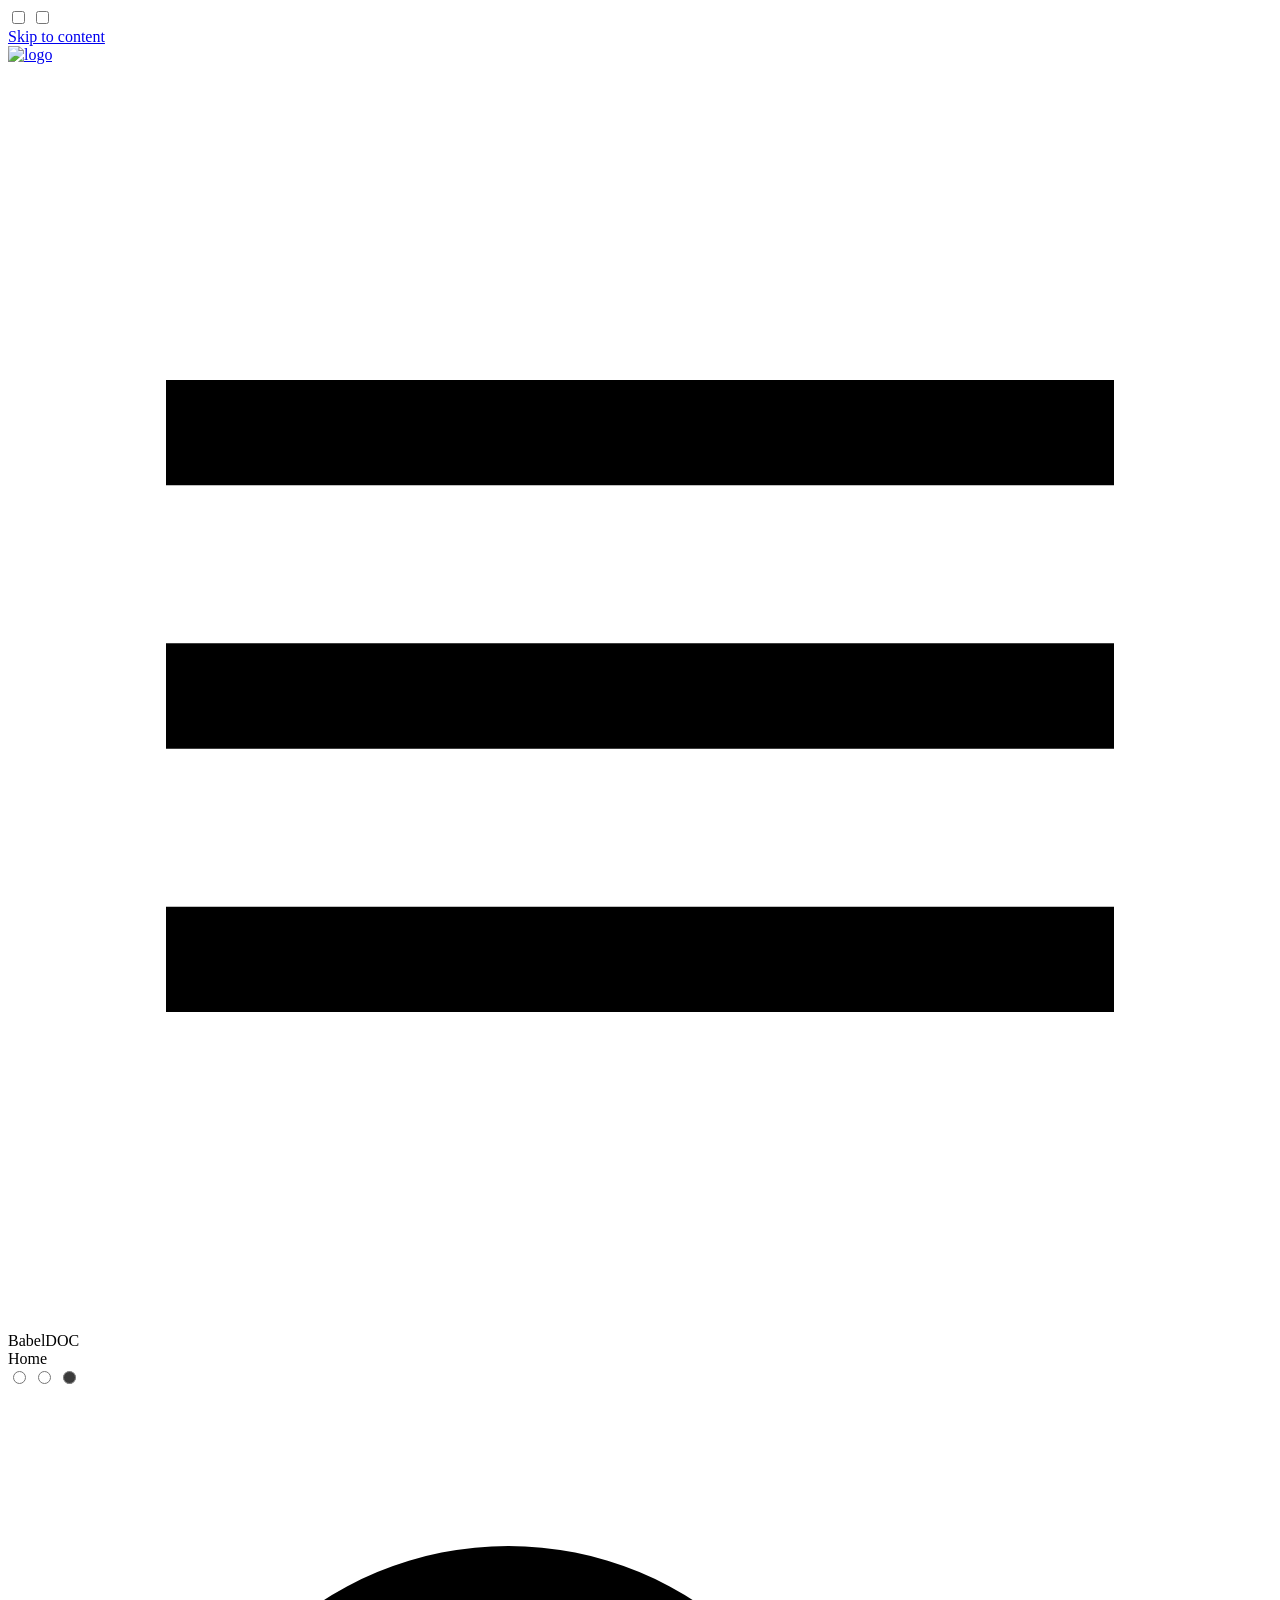
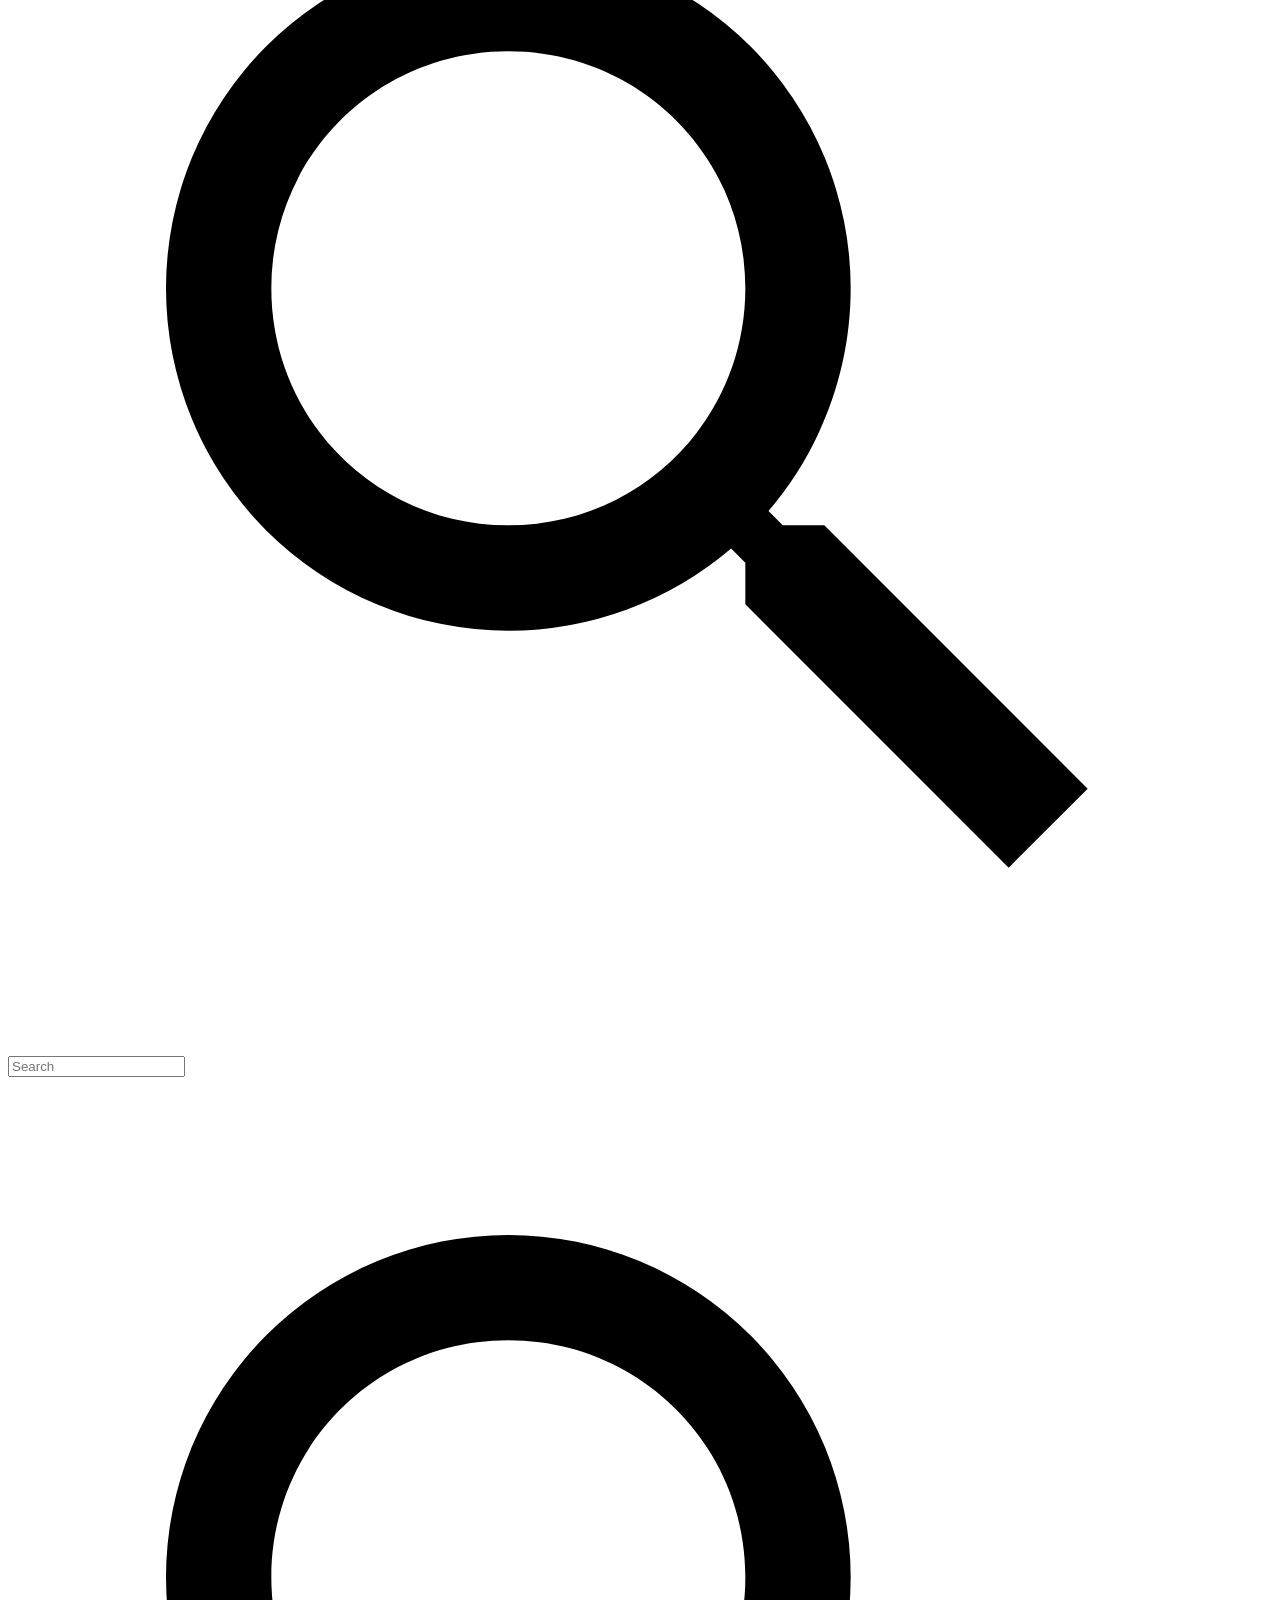
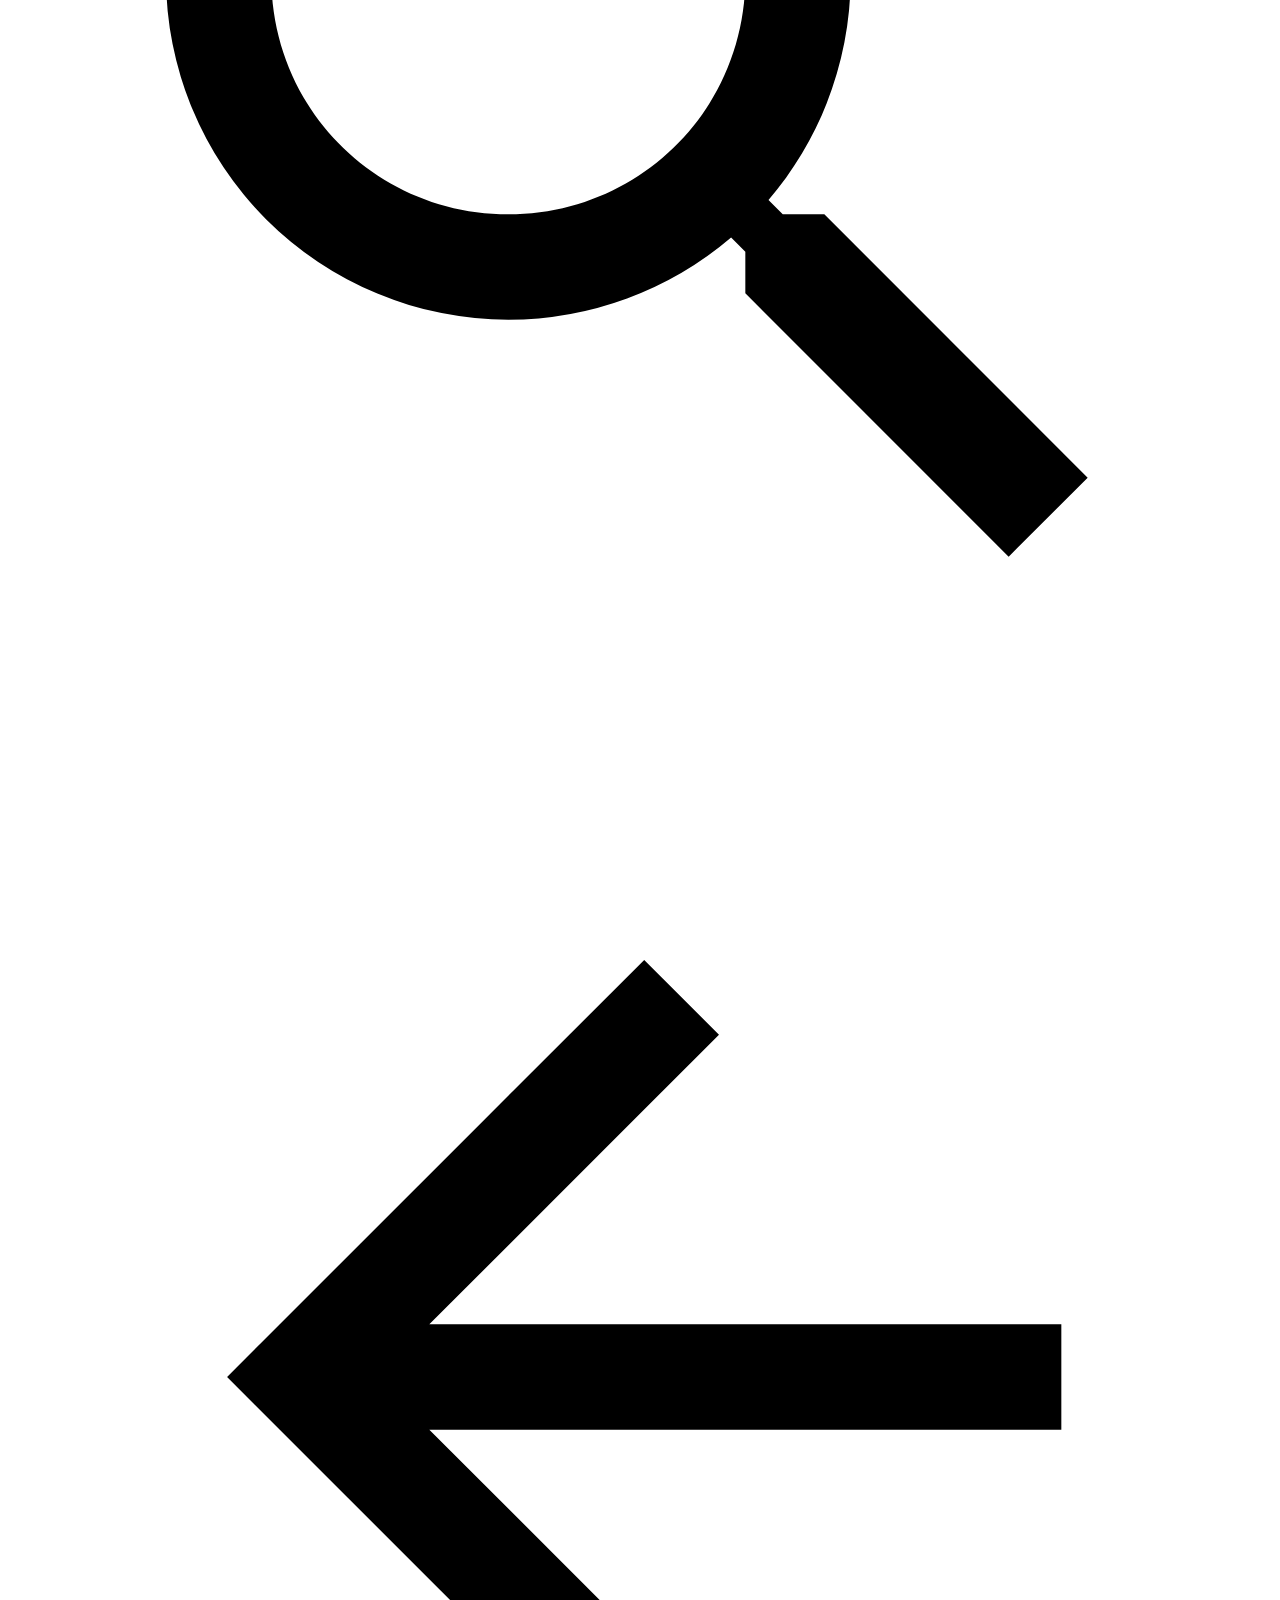
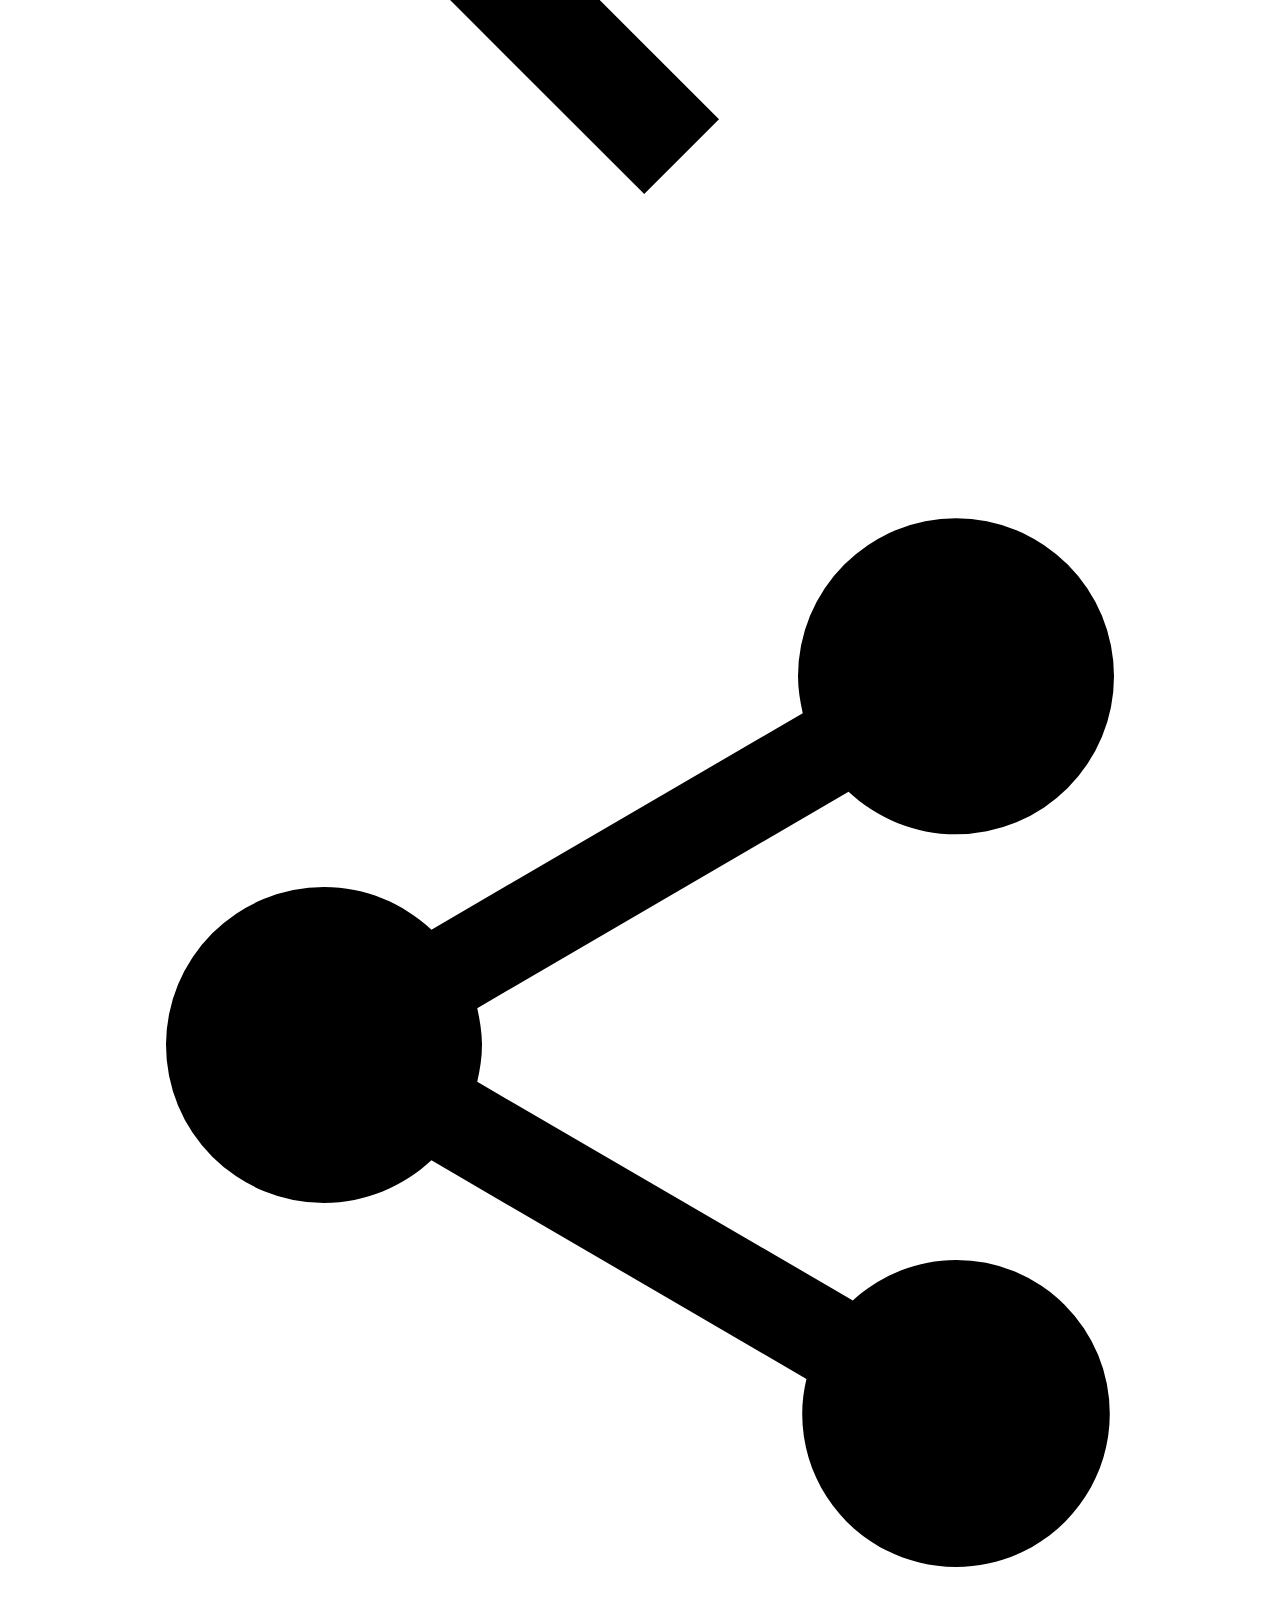
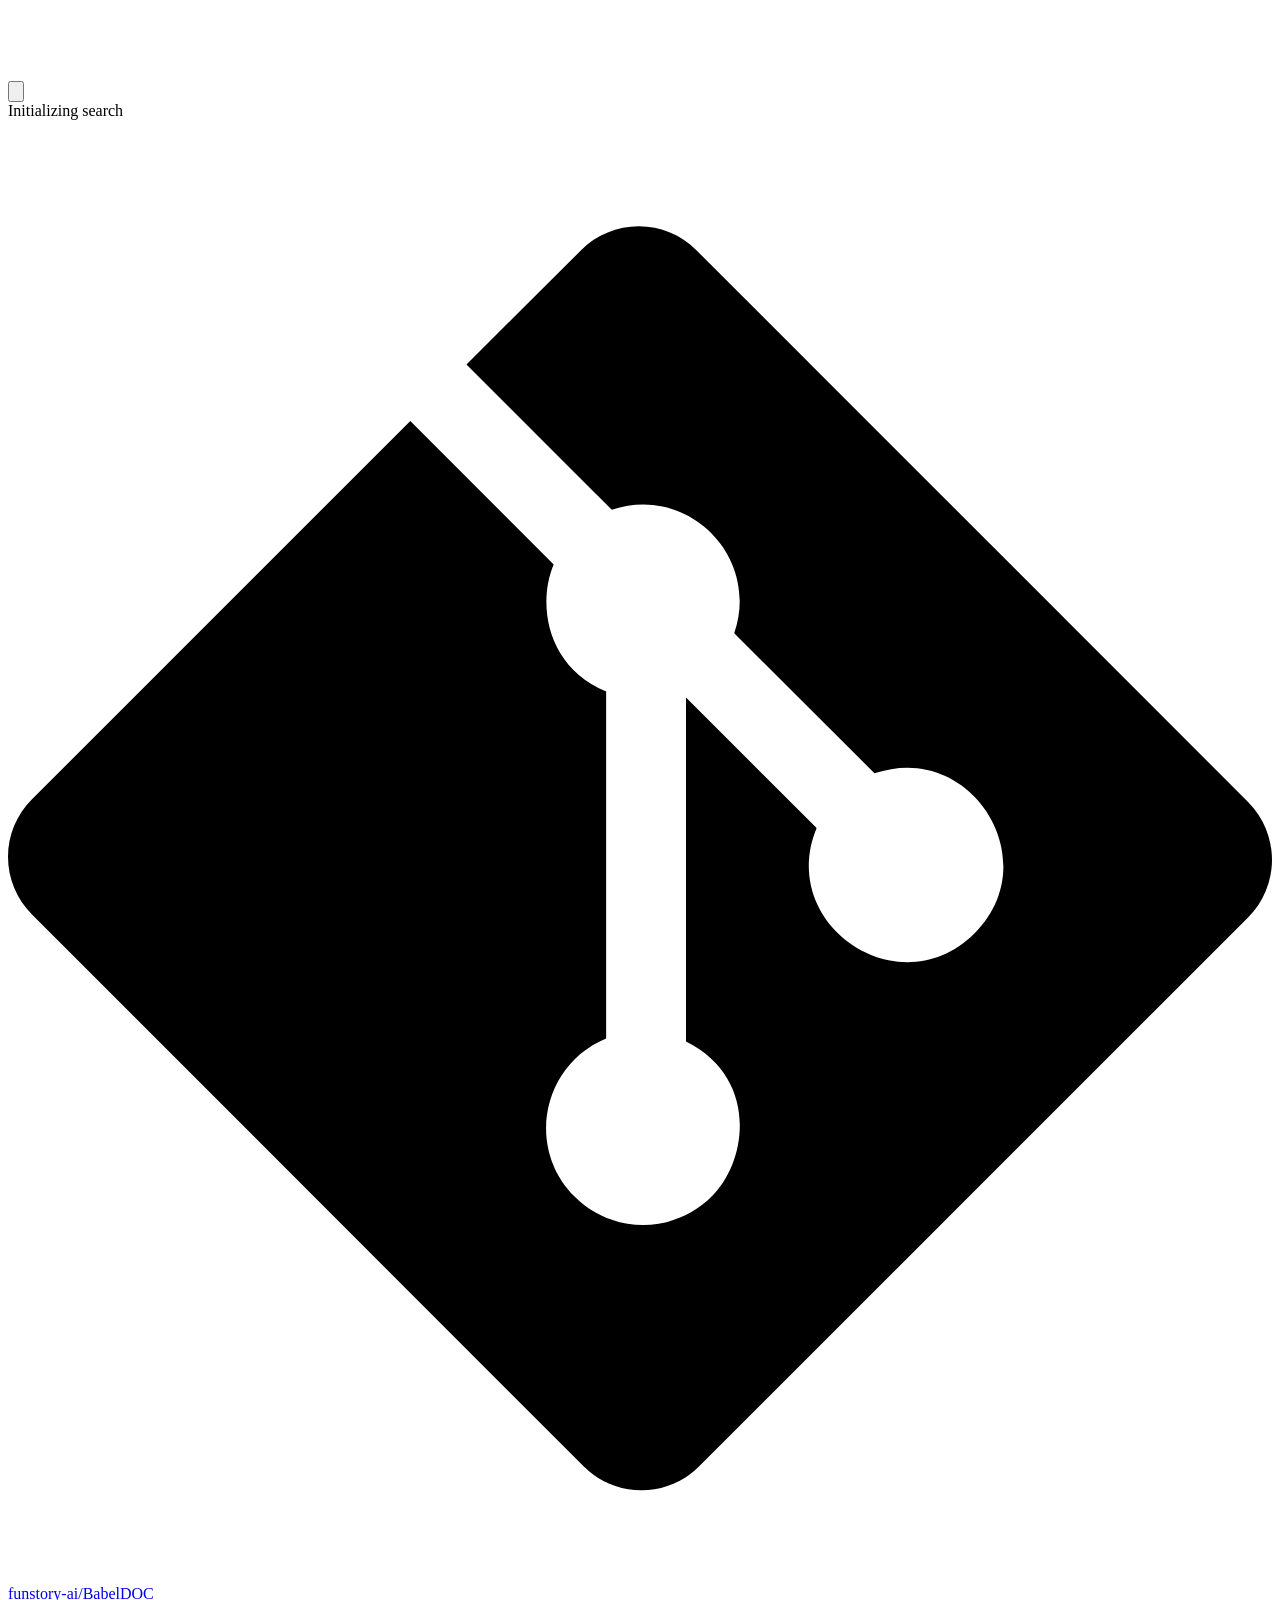
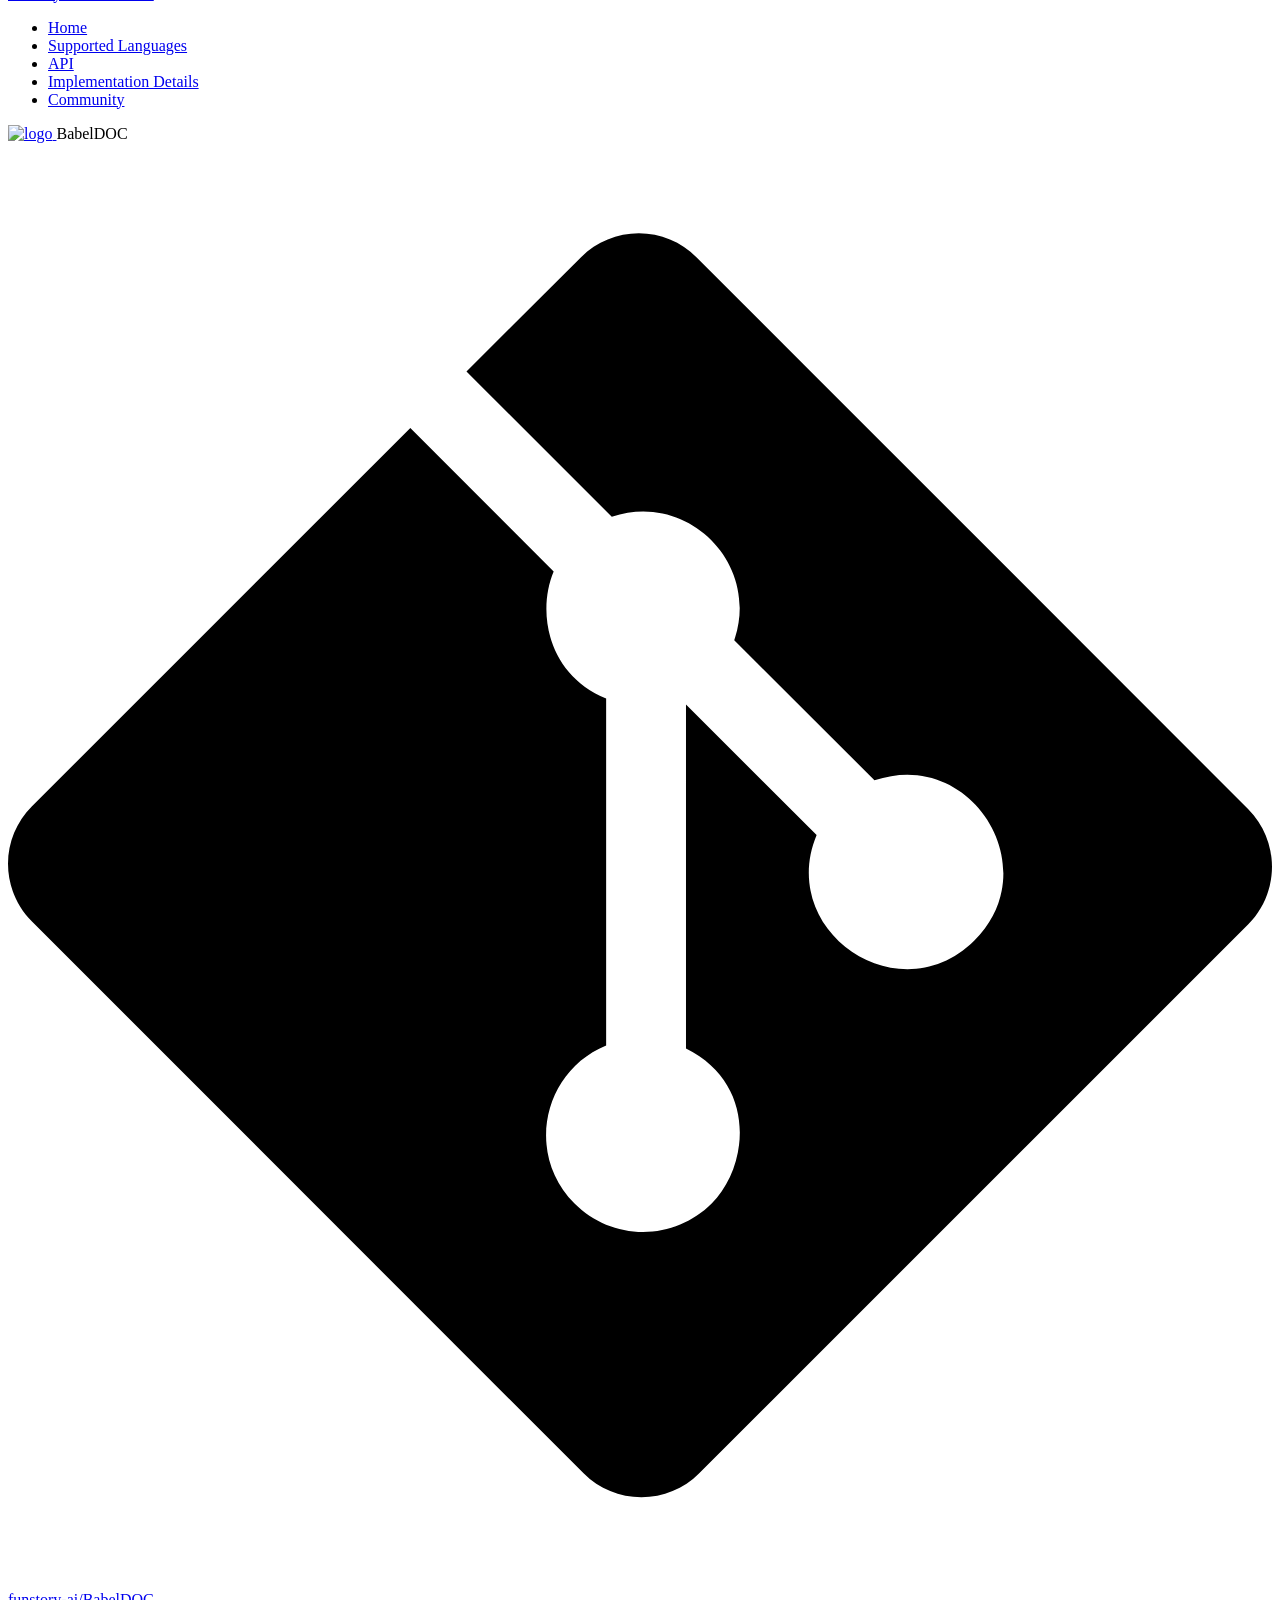
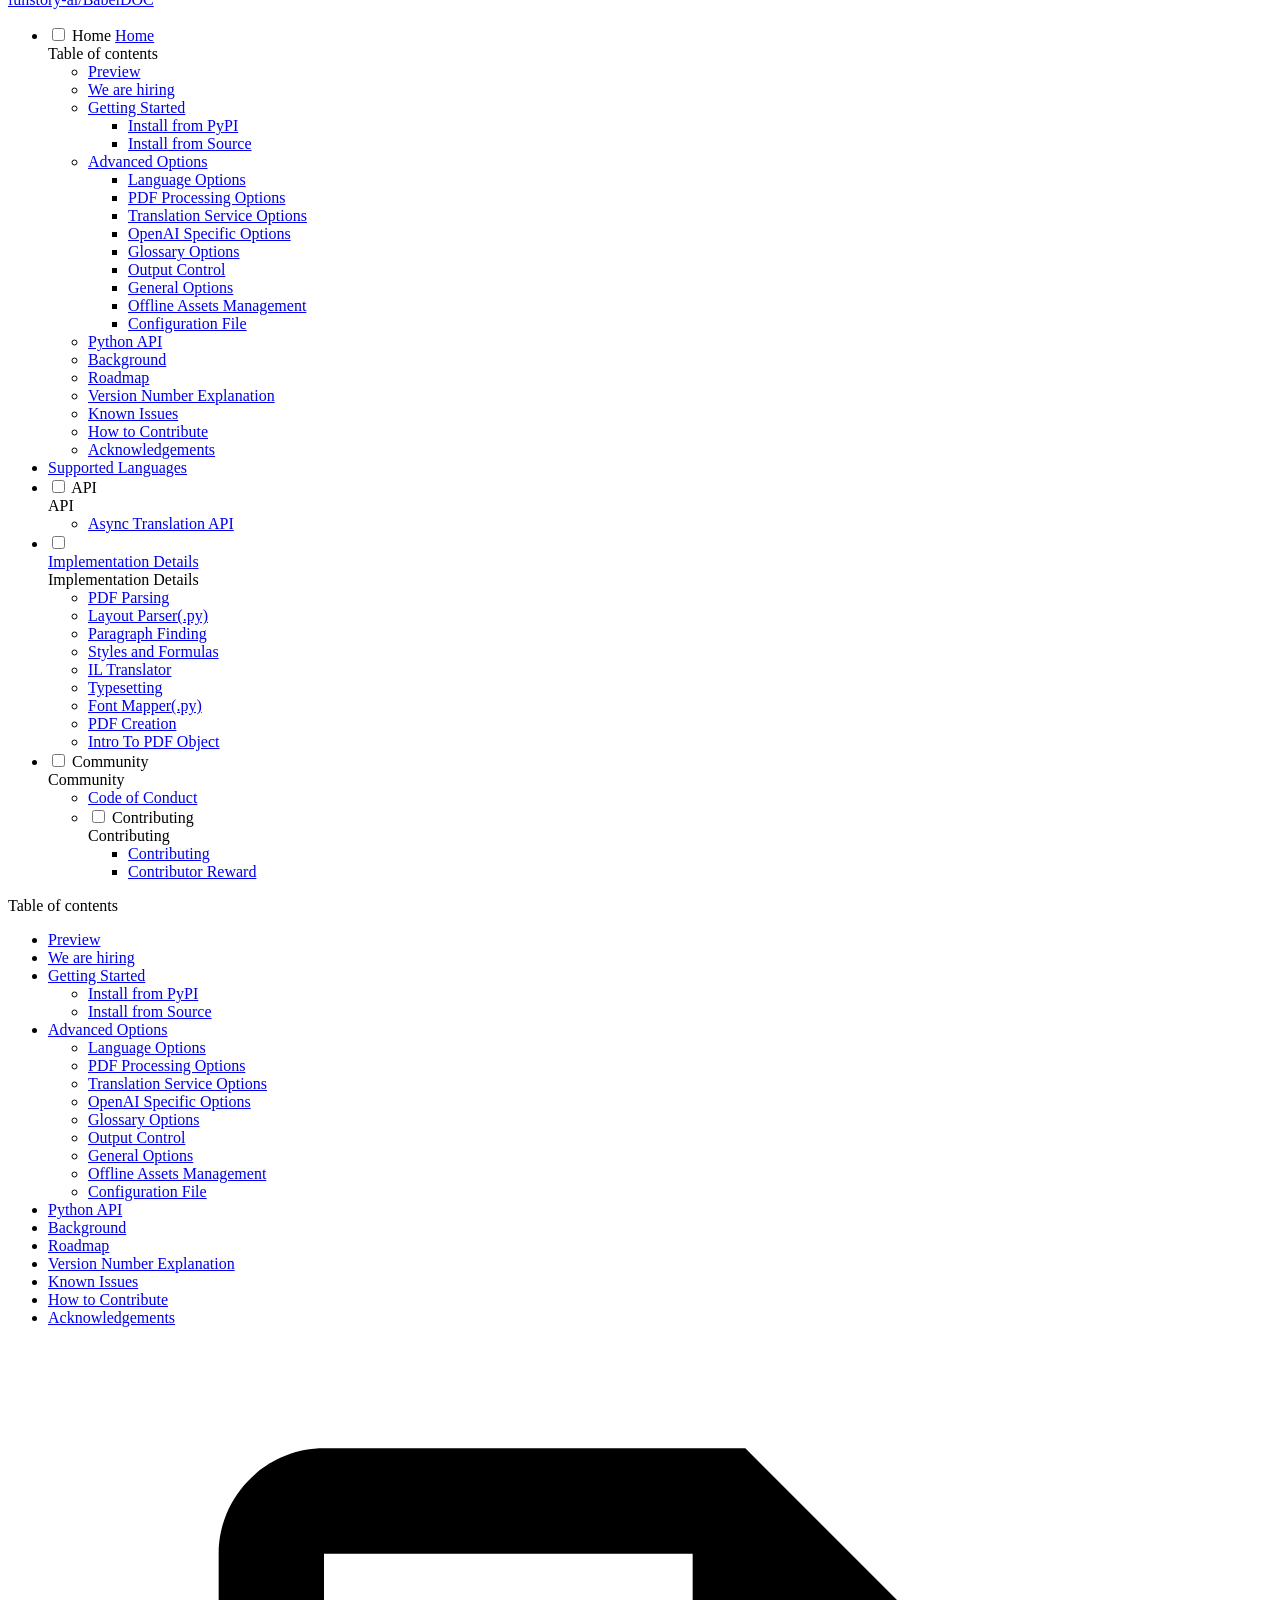
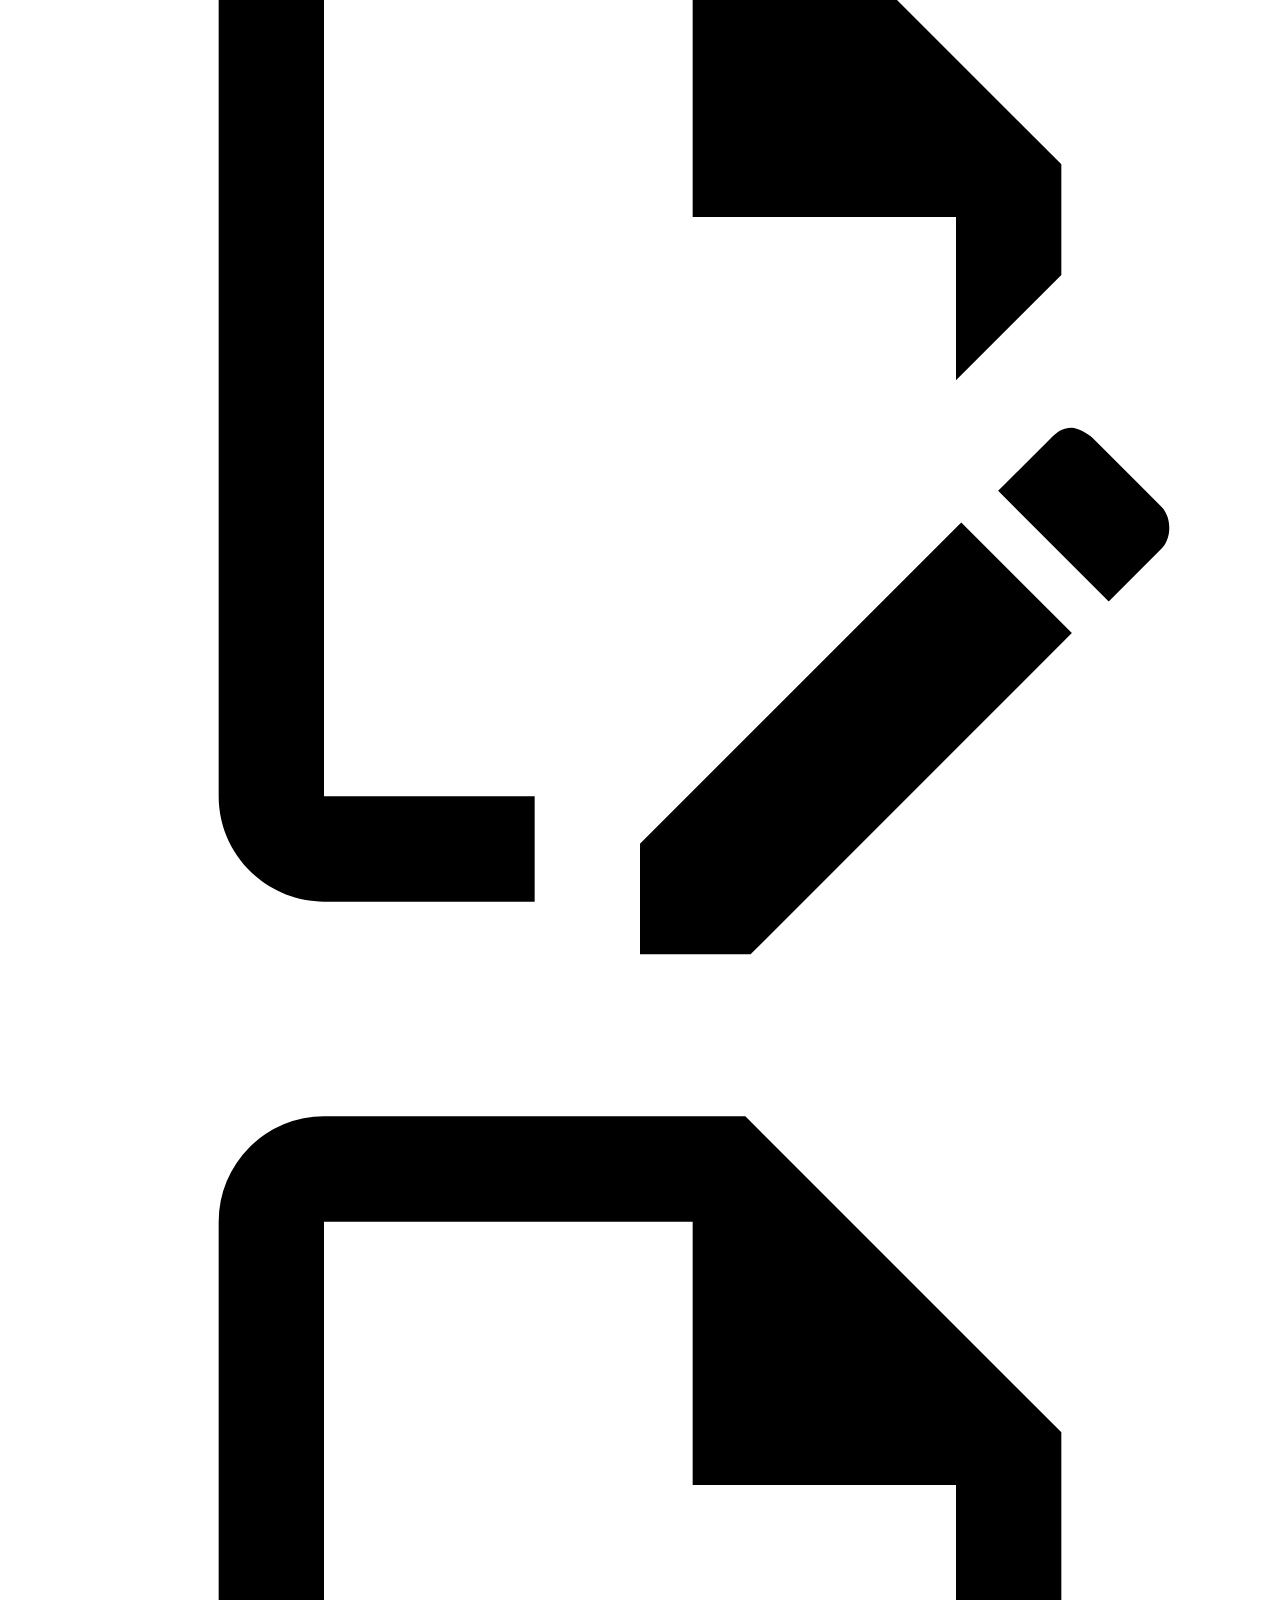
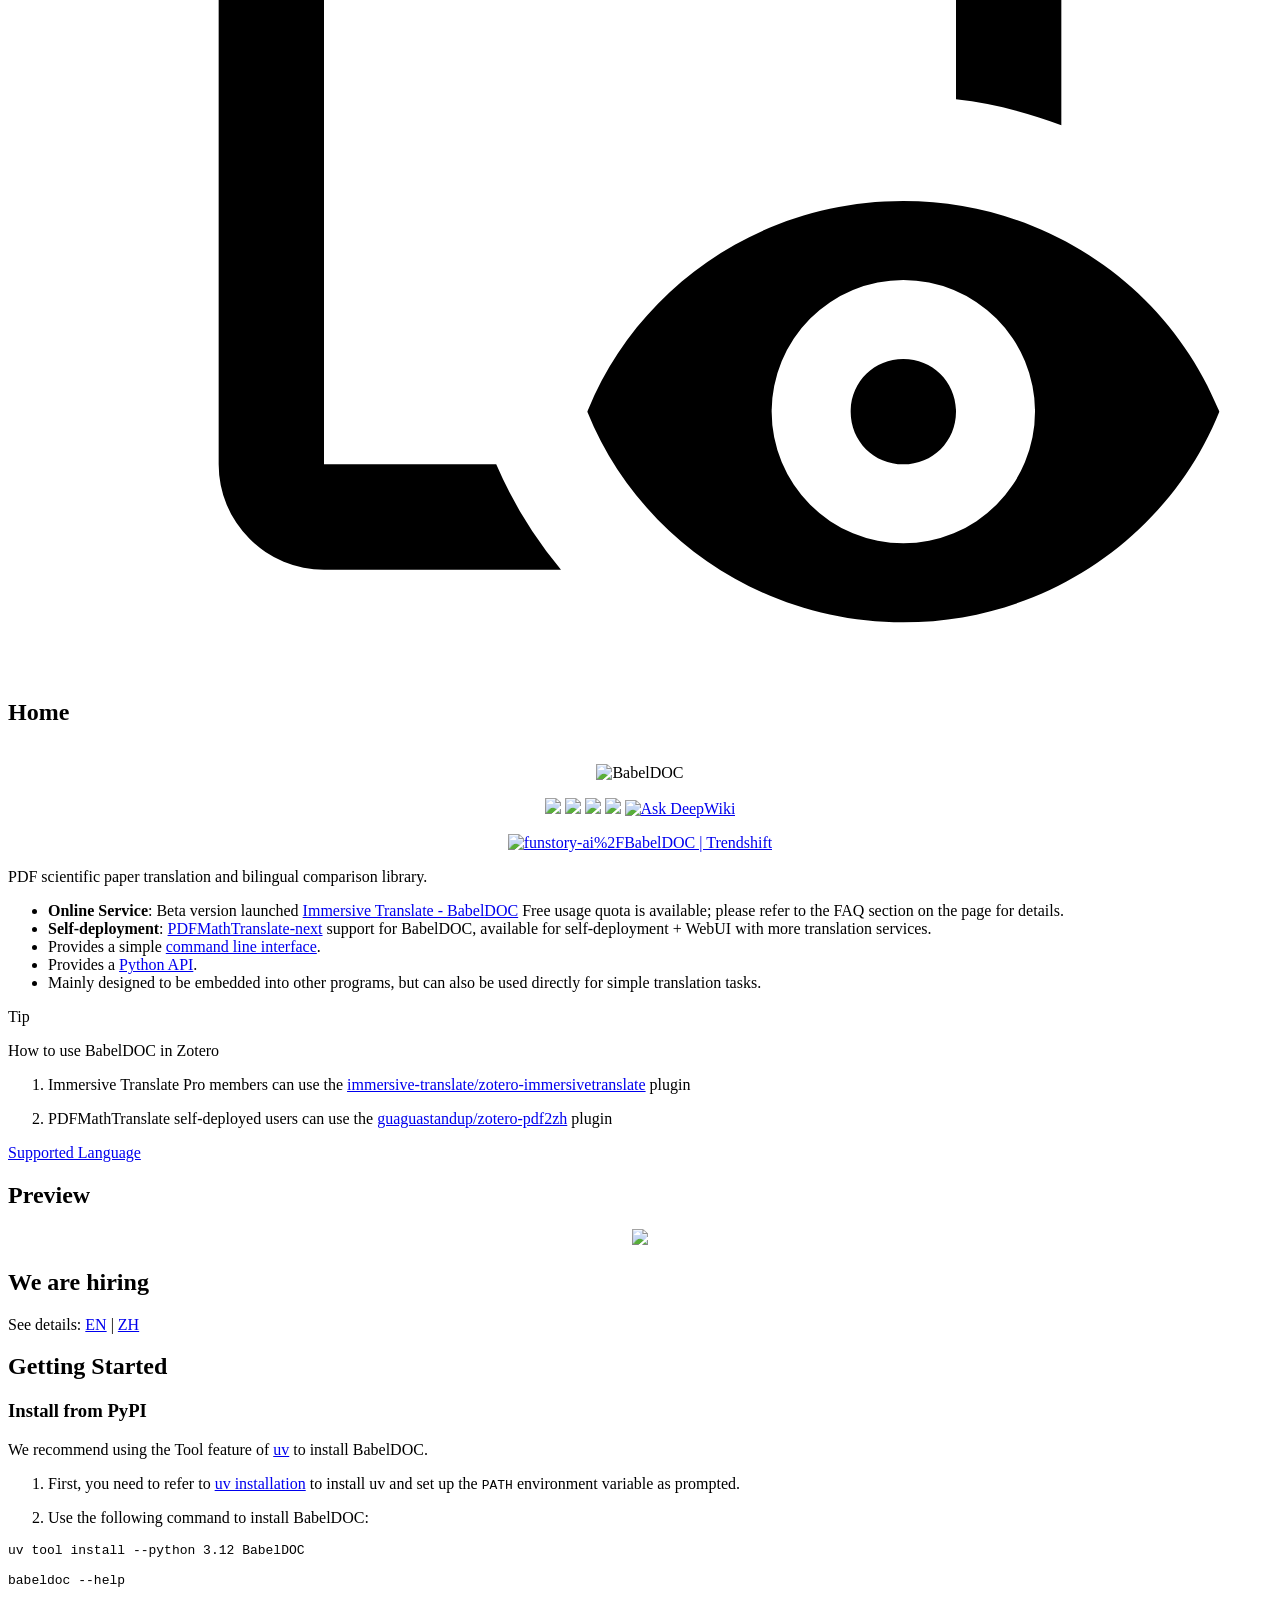
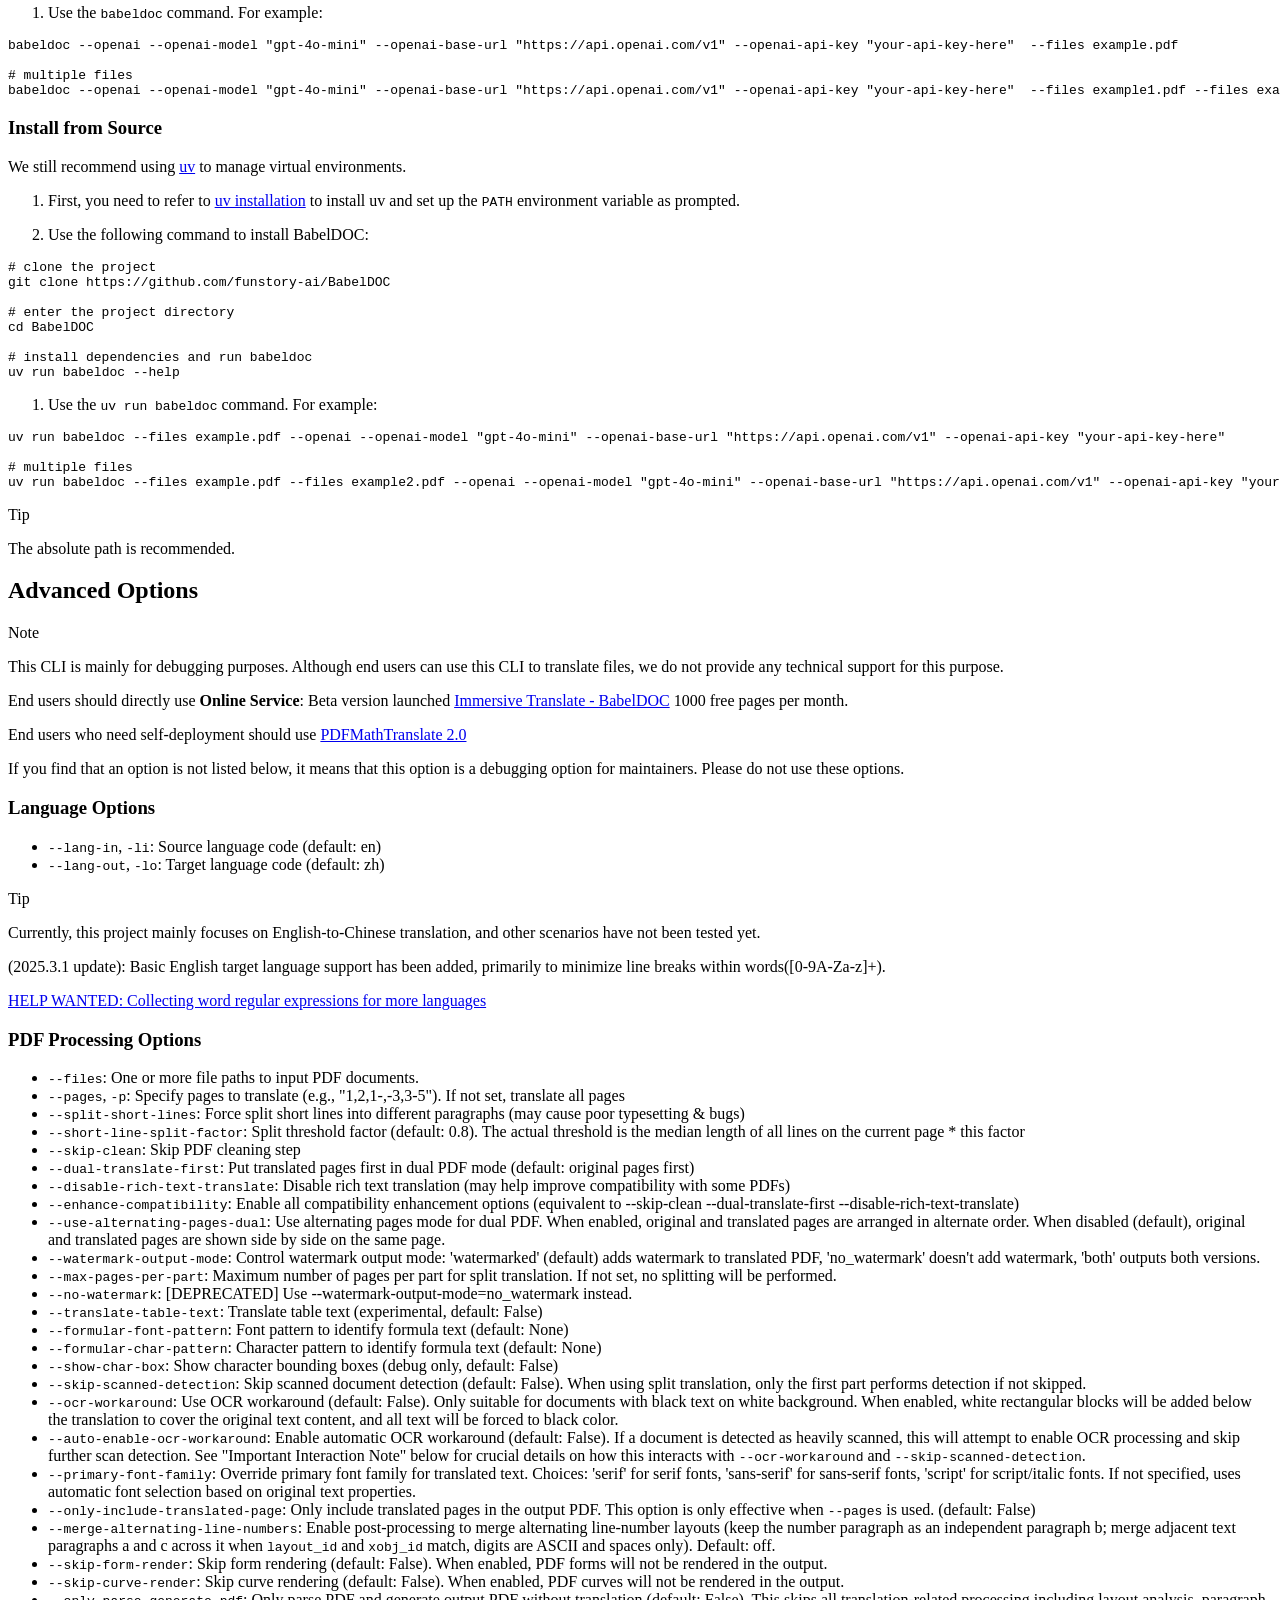
==== commit 0d9c0aca: "Deployed 4270f72 with MkDocs version: 1.6.1" ====
--- a/index.html
+++ b/index.html
@@ -1,12 +1,12 @@
-<!doctype html><html lang=en class=no-js> <head><meta charset=utf-8><meta name=viewport content="width=device-width,initial-scale=1"><meta name=description content="Write your documentation in Markdown and create a professional static site in minutes – searchable, customizable, in 60+ languages, for all devices"><meta name=author content=funstory.ai><link href=https://squidfunk.github.io/mkdocs-material/ rel=canonical><link href=supported_languages/ rel=next><link rel=icon href=images/babeldoc-small-logo-with-transparent-background.svg><meta name=generator content="mkdocs-1.6.1, mkdocs-material-9.7.6"><title>BabelDOC</title><link rel=stylesheet href=assets/stylesheets/main.484c7ddc.min.css><link rel=stylesheet href=assets/stylesheets/palette.ab4e12ef.min.css><link rel=preconnect href=https://fonts.gstatic.com crossorigin><link rel=stylesheet href="https://fonts.googleapis.com/css?family=Roboto:300,300i,400,400i,700,700i%7CRoboto+Mono:400,400i,700,700i&display=fallback"><style>:root{--md-text-font:"Roboto";--md-code-font:"Roboto Mono"}</style><script>__md_scope=new URL(".",location),__md_hash=e=>[...e].reduce(((e,_)=>(e<<5)-e+_.charCodeAt(0)),0),__md_get=(e,_=localStorage,t=__md_scope)=>JSON.parse(_.getItem(t.pathname+"."+e)),__md_set=(e,_,t=localStorage,a=__md_scope)=>{try{t.setItem(a.pathname+"."+e,JSON.stringify(_))}catch(e){}}</script></head> <body dir=ltr data-md-color-scheme=default data-md-color-primary=indigo data-md-color-accent=indigo> <input class=md-toggle data-md-toggle=drawer type=checkbox id=__drawer autocomplete=off> <input class=md-toggle data-md-toggle=search type=checkbox id=__search autocomplete=off> <label class=md-overlay for=__drawer></label> <div data-md-component=skip> <a href=#preview class=md-skip> Skip to content </a> </div> <div data-md-component=announce> </div> <header class=md-header data-md-component=header> <nav class="md-header__inner md-grid" aria-label=Header> <a href=. title=BabelDOC class="md-header__button md-logo" aria-label=BabelDOC data-md-component=logo> <img src=images/babeldoc-small-logo-with-transparent-background.svg alt=logo> </a> <label class="md-header__button md-icon" for=__drawer> <svg xmlns=http://www.w3.org/2000/svg viewbox="0 0 24 24"><path d="M3 6h18v2H3zm0 5h18v2H3zm0 5h18v2H3z"/></svg> </label> <div class=md-header__title data-md-component=header-title> <div class=md-header__ellipsis> <div class=md-header__topic> <span class=md-ellipsis> BabelDOC </span> </div> <div class=md-header__topic data-md-component=header-topic> <span class=md-ellipsis> Home </span> </div> </div> </div> <form class=md-header__option data-md-component=palette> <input class=md-option data-md-color-media=(prefers-color-scheme) data-md-color-scheme=default data-md-color-primary=indigo data-md-color-accent=indigo aria-label="Switch to light mode" type=radio name=__palette id=__palette_0> <label class="md-header__button md-icon" title="Switch to light mode" for=__palette_1 hidden> <svg xmlns=http://www.w3.org/2000/svg viewbox="0 0 24 24"><path d="m14.3 16-.7-2h-3.2l-.7 2H7.8L11 7h2l3.2 9zM20 8.69V4h-4.69L12 .69 8.69 4H4v4.69L.69 12 4 15.31V20h4.69L12 23.31 15.31 20H20v-4.69L23.31 12zm-9.15 3.96h2.3L12 9z"/></svg> </label> <input class=md-option data-md-color-media="(prefers-color-scheme: light)" data-md-color-scheme=default data-md-color-primary=white data-md-color-accent=indigo aria-label="Switch to dark mode" type=radio name=__palette id=__palette_1> <label class="md-header__button md-icon" title="Switch to dark mode" for=__palette_2 hidden> <svg xmlns=http://www.w3.org/2000/svg viewbox="0 0 24 24"><path d="M12 8a4 4 0 0 0-4 4 4 4 0 0 0 4 4 4 4 0 0 0 4-4 4 4 0 0 0-4-4m0 10a6 6 0 0 1-6-6 6 6 0 0 1 6-6 6 6 0 0 1 6 6 6 6 0 0 1-6 6m8-9.31V4h-4.69L12 .69 8.69 4H4v4.69L.69 12 4 15.31V20h4.69L12 23.31 15.31 20H20v-4.69L23.31 12z"/></svg> </label> <input class=md-option data-md-color-media="(prefers-color-scheme: dark)" data-md-color-scheme=slate data-md-color-primary=black data-md-color-accent=indigo aria-label="Switch to system preference" type=radio name=__palette id=__palette_2> <label class="md-header__button md-icon" title="Switch to system preference" for=__palette_0 hidden> <svg xmlns=http://www.w3.org/2000/svg viewbox="0 0 24 24"><path d="M12 18c-.89 0-1.74-.2-2.5-.55C11.56 16.5 13 14.42 13 12s-1.44-4.5-3.5-5.45C10.26 6.2 11.11 6 12 6a6 6 0 0 1 6 6 6 6 0 0 1-6 6m8-9.31V4h-4.69L12 .69 8.69 4H4v4.69L.69 12 4 15.31V20h4.69L12 23.31 15.31 20H20v-4.69L23.31 12z"/></svg> </label> </form> <script>var palette=__md_get("__palette");if(palette&&palette.color){if("(prefers-color-scheme)"===palette.color.media){var media=matchMedia("(prefers-color-scheme: light)"),input=document.querySelector(media.matches?"[data-md-color-media='(prefers-color-scheme: light)']":"[data-md-color-media='(prefers-color-scheme: dark)']");palette.color.media=input.getAttribute("data-md-color-media"),palette.color.scheme=input.getAttribute("data-md-color-scheme"),palette.color.primary=input.getAttribute("data-md-color-primary"),palette.color.accent=input.getAttribute("data-md-color-accent")}for(var[key,value]of Object.entries(palette.color))document.body.setAttribute("data-md-color-"+key,value)}</script> <label class="md-header__button md-icon" for=__search> <svg xmlns=http://www.w3.org/2000/svg viewbox="0 0 24 24"><path d="M9.5 3A6.5 6.5 0 0 1 16 9.5c0 1.61-.59 3.09-1.56 4.23l.27.27h.79l5 5-1.5 1.5-5-5v-.79l-.27-.27A6.52 6.52 0 0 1 9.5 16 6.5 6.5 0 0 1 3 9.5 6.5 6.5 0 0 1 9.5 3m0 2C7 5 5 7 5 9.5S7 14 9.5 14 14 12 14 9.5 12 5 9.5 5"/></svg> </label> <div class=md-search data-md-component=search role=dialog> <label class=md-search__overlay for=__search></label> <div class=md-search__inner role=search> <form class=md-search__form name=search> <input type=text class=md-search__input name=query aria-label=Search placeholder=Search autocapitalize=off autocorrect=off autocomplete=off spellcheck=false data-md-component=search-query required> <label class="md-search__icon md-icon" for=__search> <svg xmlns=http://www.w3.org/2000/svg viewbox="0 0 24 24"><path d="M9.5 3A6.5 6.5 0 0 1 16 9.5c0 1.61-.59 3.09-1.56 4.23l.27.27h.79l5 5-1.5 1.5-5-5v-.79l-.27-.27A6.52 6.52 0 0 1 9.5 16 6.5 6.5 0 0 1 3 9.5 6.5 6.5 0 0 1 9.5 3m0 2C7 5 5 7 5 9.5S7 14 9.5 14 14 12 14 9.5 12 5 9.5 5"/></svg> <svg xmlns=http://www.w3.org/2000/svg viewbox="0 0 24 24"><path d="M20 11v2H8l5.5 5.5-1.42 1.42L4.16 12l7.92-7.92L13.5 5.5 8 11z"/></svg> </label> <nav class=md-search__options aria-label=Search> <a href=javascript:void(0) class="md-search__icon md-icon" title=Share aria-label=Share data-clipboard data-clipboard-text data-md-component=search-share tabindex=-1> <svg xmlns=http://www.w3.org/2000/svg viewbox="0 0 24 24"><path d="M18 16.08c-.76 0-1.44.3-1.96.77L8.91 12.7c.05-.23.09-.46.09-.7s-.04-.47-.09-.7l7.05-4.11c.54.5 1.25.81 2.04.81a3 3 0 0 0 3-3 3 3 0 0 0-3-3 3 3 0 0 0-3 3c0 .24.04.47.09.7L8.04 9.81C7.5 9.31 6.79 9 6 9a3 3 0 0 0-3 3 3 3 0 0 0 3 3c.79 0 1.5-.31 2.04-.81l7.12 4.15c-.05.21-.08.43-.08.66 0 1.61 1.31 2.91 2.92 2.91s2.92-1.3 2.92-2.91A2.92 2.92 0 0 0 18 16.08"/></svg> </a> <button type=reset class="md-search__icon md-icon" title=Clear aria-label=Clear tabindex=-1> <svg xmlns=http://www.w3.org/2000/svg viewbox="0 0 24 24"><path d="M19 6.41 17.59 5 12 10.59 6.41 5 5 6.41 10.59 12 5 17.59 6.41 19 12 13.41 17.59 19 19 17.59 13.41 12z"/></svg> </button> </nav> <div class=md-search__suggest data-md-component=search-suggest></div> </form> <div class=md-search__output> <div class=md-search__scrollwrap tabindex=0 data-md-scrollfix> <div class=md-search-result data-md-component=search-result> <div class=md-search-result__meta> Initializing search </div> <ol class=md-search-result__list role=presentation></ol> </div> </div> </div> </div> </div> <div class=md-header__source> <a href=https://github.com/funstory-ai/BabelDOC title="Go to repository" class=md-source data-md-component=source> <div class="md-source__icon md-icon"> <svg xmlns=http://www.w3.org/2000/svg viewbox="0 0 448 512"><!-- Font Awesome Free 7.1.0 by @fontawesome - https://fontawesome.com License - https://fontawesome.com/license/free (Icons: CC BY 4.0, Fonts: SIL OFL 1.1, Code: MIT License) Copyright 2025 Fonticons, Inc.--><path d="M439.6 236.1 244 40.5c-5.4-5.5-12.8-8.5-20.4-8.5s-15 3-20.4 8.4L162.5 81l51.5 51.5c27.1-9.1 52.7 16.8 43.4 43.7l49.7 49.7c34.2-11.8 61.2 31 35.5 56.7-26.5 26.5-70.2-2.9-56-37.3L240.3 199v121.9c25.3 12.5 22.3 41.8 9.1 55-6.4 6.4-15.2 10.1-24.3 10.1s-17.8-3.6-24.3-10.1c-17.6-17.6-11.1-46.9 11.2-56v-123c-20.8-8.5-24.6-30.7-18.6-45L142.6 101 8.5 235.1C3 240.6 0 247.9 0 255.5s3 15 8.5 20.4l195.6 195.7c5.4 5.4 12.7 8.4 20.4 8.4s15-3 20.4-8.4l194.7-194.7c5.4-5.4 8.4-12.8 8.4-20.4s-3-15-8.4-20.4"/></svg> </div> <div class=md-source__repository> funstory-ai/BabelDOC </div> </a> </div> </nav> </header> <div class=md-container data-md-component=container> <nav class=md-tabs aria-label=Tabs data-md-component=tabs> <div class=md-grid> <ul class=md-tabs__list> <li class="md-tabs__item md-tabs__item--active"> <a href=. class=md-tabs__link> Home </a> </li> <li class=md-tabs__item> <a href=supported_languages/ class=md-tabs__link> Supported Languages </a> </li> <li class=md-tabs__item> <a href=ImplementationDetails/AsyncTranslate/AsyncTranslate/ class=md-tabs__link> API </a> </li> <li class=md-tabs__item> <a href=ImplementationDetails/ class=md-tabs__link> Implementation Details </a> </li> <li class=md-tabs__item> <a href=CODE_OF_CONDUCT/ class=md-tabs__link> Community </a> </li> </ul> </div> </nav> <main class=md-main data-md-component=main> <div class="md-main__inner md-grid"> <div class="md-sidebar md-sidebar--primary" data-md-component=sidebar data-md-type=navigation> <div class=md-sidebar__scrollwrap> <div class=md-sidebar__inner> <nav class="md-nav md-nav--primary md-nav--lifted" aria-label=Navigation data-md-level=0> <label class=md-nav__title for=__drawer> <a href=. title=BabelDOC class="md-nav__button md-logo" aria-label=BabelDOC data-md-component=logo> <img src=images/babeldoc-small-logo-with-transparent-background.svg alt=logo> </a> BabelDOC </label> <div class=md-nav__source> <a href=https://github.com/funstory-ai/BabelDOC title="Go to repository" class=md-source data-md-component=source> <div class="md-source__icon md-icon"> <svg xmlns=http://www.w3.org/2000/svg viewbox="0 0 448 512"><!-- Font Awesome Free 7.1.0 by @fontawesome - https://fontawesome.com License - https://fontawesome.com/license/free (Icons: CC BY 4.0, Fonts: SIL OFL 1.1, Code: MIT License) Copyright 2025 Fonticons, Inc.--><path d="M439.6 236.1 244 40.5c-5.4-5.5-12.8-8.5-20.4-8.5s-15 3-20.4 8.4L162.5 81l51.5 51.5c27.1-9.1 52.7 16.8 43.4 43.7l49.7 49.7c34.2-11.8 61.2 31 35.5 56.7-26.5 26.5-70.2-2.9-56-37.3L240.3 199v121.9c25.3 12.5 22.3 41.8 9.1 55-6.4 6.4-15.2 10.1-24.3 10.1s-17.8-3.6-24.3-10.1c-17.6-17.6-11.1-46.9 11.2-56v-123c-20.8-8.5-24.6-30.7-18.6-45L142.6 101 8.5 235.1C3 240.6 0 247.9 0 255.5s3 15 8.5 20.4l195.6 195.7c5.4 5.4 12.7 8.4 20.4 8.4s15-3 20.4-8.4l194.7-194.7c5.4-5.4 8.4-12.8 8.4-20.4s-3-15-8.4-20.4"/></svg> </div> <div class=md-source__repository> funstory-ai/BabelDOC </div> </a> </div> <ul class=md-nav__list data-md-scrollfix> <li class="md-nav__item md-nav__item--active"> <input class="md-nav__toggle md-toggle" type=checkbox id=__toc> <label class="md-nav__link md-nav__link--active" for=__toc> <span class=md-ellipsis> Home </span> <span class="md-nav__icon md-icon"></span> </label> <a href=. class="md-nav__link md-nav__link--active"> <span class=md-ellipsis> Home </span> </a> <nav class="md-nav md-nav--secondary" aria-label="Table of contents"> <label class=md-nav__title for=__toc> <span class="md-nav__icon md-icon"></span> Table of contents </label> <ul class=md-nav__list data-md-component=toc data-md-scrollfix> <li class=md-nav__item> <a href=#preview class=md-nav__link> <span class=md-ellipsis> Preview </span> </a> </li> <li class=md-nav__item> <a href=#we-are-hiring class=md-nav__link> <span class=md-ellipsis> We are hiring </span> </a> </li> <li class=md-nav__item> <a href=#getting-started class=md-nav__link> <span class=md-ellipsis> Getting Started </span> </a> <nav class=md-nav aria-label="Getting Started"> <ul class=md-nav__list> <li class=md-nav__item> <a href=#install-from-pypi class=md-nav__link> <span class=md-ellipsis> Install from PyPI </span> </a> </li> <li class=md-nav__item> <a href=#install-from-source class=md-nav__link> <span class=md-ellipsis> Install from Source </span> </a> </li> </ul> </nav> </li> <li class=md-nav__item> <a href=#advanced-options class=md-nav__link> <span class=md-ellipsis> Advanced Options </span> </a> <nav class=md-nav aria-label="Advanced Options"> <ul class=md-nav__list> <li class=md-nav__item> <a href=#language-options class=md-nav__link> <span class=md-ellipsis> Language Options </span> </a> </li> <li class=md-nav__item> <a href=#pdf-processing-options class=md-nav__link> <span class=md-ellipsis> PDF Processing Options </span> </a> </li> <li class=md-nav__item> <a href=#translation-service-options class=md-nav__link> <span class=md-ellipsis> Translation Service Options </span> </a> </li> <li class=md-nav__item> <a href=#openai-specific-options class=md-nav__link> <span class=md-ellipsis> OpenAI Specific Options </span> </a> </li> <li class=md-nav__item> <a href=#glossary-options class=md-nav__link> <span class=md-ellipsis> Glossary Options </span> </a> </li> <li class=md-nav__item> <a href=#output-control class=md-nav__link> <span class=md-ellipsis> Output Control </span> </a> </li> <li class=md-nav__item> <a href=#general-options class=md-nav__link> <span class=md-ellipsis> General Options </span> </a> </li> <li class=md-nav__item> <a href=#offline-assets-management class=md-nav__link> <span class=md-ellipsis> Offline Assets Management </span> </a> </li> <li class=md-nav__item> <a href=#configuration-file class=md-nav__link> <span class=md-ellipsis> Configuration File </span> </a> </li> </ul> </nav> </li> <li class=md-nav__item> <a href=#python-api class=md-nav__link> <span class=md-ellipsis> Python API </span> </a> </li> <li class=md-nav__item> <a href=#background class=md-nav__link> <span class=md-ellipsis> Background </span> </a> </li> <li class=md-nav__item> <a href=#roadmap class=md-nav__link> <span class=md-ellipsis> Roadmap </span> </a> </li> <li class=md-nav__item> <a href=#version-number-explanation class=md-nav__link> <span class=md-ellipsis> Version Number Explanation </span> </a> </li> <li class=md-nav__item> <a href=#known-issues class=md-nav__link> <span class=md-ellipsis> Known Issues </span> </a> </li> <li class=md-nav__item> <a href=#how-to-contribute class=md-nav__link> <span class=md-ellipsis> How to Contribute </span> </a> </li> <li class=md-nav__item> <a href=#acknowledgements class=md-nav__link> <span class=md-ellipsis> Acknowledgements </span> </a> </li> </ul> </nav> </li> <li class=md-nav__item> <a href=supported_languages/ class=md-nav__link> <span class=md-ellipsis> Supported Languages </span> </a> </li> <li class="md-nav__item md-nav__item--nested"> <input class="md-nav__toggle md-toggle " type=checkbox id=__nav_3> <label class=md-nav__link for=__nav_3 id=__nav_3_label tabindex=0> <span class=md-ellipsis> API </span> <span class="md-nav__icon md-icon"></span> </label> <nav class=md-nav data-md-level=1 aria-labelledby=__nav_3_label aria-expanded=false> <label class=md-nav__title for=__nav_3> <span class="md-nav__icon md-icon"></span> API </label> <ul class=md-nav__list data-md-scrollfix> <li class=md-nav__item> <a href=ImplementationDetails/AsyncTranslate/AsyncTranslate/ class=md-nav__link> <span class=md-ellipsis> Async Translation API </span> </a> </li> </ul> </nav> </li> <li class="md-nav__item md-nav__item--nested"> <input class="md-nav__toggle md-toggle " type=checkbox id=__nav_4> <div class="md-nav__link md-nav__container"> <a href=ImplementationDetails/ class="md-nav__link "> <span class=md-ellipsis> Implementation Details </span> </a> <label class="md-nav__link " for=__nav_4 id=__nav_4_label tabindex=0> <span class="md-nav__icon md-icon"></span> </label> </div> <nav class=md-nav data-md-level=1 aria-labelledby=__nav_4_label aria-expanded=false> <label class=md-nav__title for=__nav_4> <span class="md-nav__icon md-icon"></span> Implementation Details </label> <ul class=md-nav__list data-md-scrollfix> <li class=md-nav__item> <a href=ImplementationDetails/PDFParsing/PDFParsing/ class=md-nav__link> <span class=md-ellipsis> PDF Parsing </span> </a> </li> <li class=md-nav__item> <a href=https://github.com/funstory-ai/BabelDOC/blob/main/babeldoc/document_il/midend/layout_parser.py class=md-nav__link> <span class=md-ellipsis> Layout Parser(.py) </span> </a> </li> <li class=md-nav__item> <a href=ImplementationDetails/ParagraphFinding/ParagraphFinding/ class=md-nav__link> <span class=md-ellipsis> Paragraph Finding </span> </a> </li> <li class=md-nav__item> <a href=ImplementationDetails/StylesAndFormulas/StylesAndFormulas/ class=md-nav__link> <span class=md-ellipsis> Styles and Formulas </span> </a> </li> <li class=md-nav__item> <a href=ImplementationDetails/ILTranslator/ILTranslator/ class=md-nav__link> <span class=md-ellipsis> IL Translator </span> </a> </li> <li class=md-nav__item> <a href=ImplementationDetails/Typesetting/Typesetting/ class=md-nav__link> <span class=md-ellipsis> Typesetting </span> </a> </li> <li class=md-nav__item> <a href=https://github.com/funstory-ai/BabelDOC/blob/main/babeldoc/document_il/utils/fontmap.py class=md-nav__link> <span class=md-ellipsis> Font Mapper(.py) </span> </a> </li> <li class=md-nav__item> <a href=ImplementationDetails/PDFCreation/PDFCreation/ class=md-nav__link> <span class=md-ellipsis> PDF Creation </span> </a> </li> <li class=md-nav__item> <a href=intro-to-pdf-object/ class=md-nav__link> <span class=md-ellipsis> Intro To PDF Object </span> </a> </li> </ul> </nav> </li> <li class="md-nav__item md-nav__item--nested"> <input class="md-nav__toggle md-toggle " type=checkbox id=__nav_5> <label class=md-nav__link for=__nav_5 id=__nav_5_label tabindex=0> <span class=md-ellipsis> Community </span> <span class="md-nav__icon md-icon"></span> </label> <nav class=md-nav data-md-level=1 aria-labelledby=__nav_5_label aria-expanded=false> <label class=md-nav__title for=__nav_5> <span class="md-nav__icon md-icon"></span> Community </label> <ul class=md-nav__list data-md-scrollfix> <li class=md-nav__item> <a href=CODE_OF_CONDUCT/ class=md-nav__link> <span class=md-ellipsis> Code of Conduct </span> </a> </li> <li class="md-nav__item md-nav__item--nested"> <input class="md-nav__toggle md-toggle " type=checkbox id=__nav_5_2> <label class=md-nav__link for=__nav_5_2 id=__nav_5_2_label tabindex=0> <span class=md-ellipsis> Contributing </span> <span class="md-nav__icon md-icon"></span> </label> <nav class=md-nav data-md-level=2 aria-labelledby=__nav_5_2_label aria-expanded=false> <label class=md-nav__title for=__nav_5_2> <span class="md-nav__icon md-icon"></span> Contributing </label> <ul class=md-nav__list data-md-scrollfix> <li class=md-nav__item> <a href=CONTRIBUTING/ class=md-nav__link> <span class=md-ellipsis> Contributing </span> </a> </li> <li class=md-nav__item> <a href=CONTRIBUTOR_REWARD/ class=md-nav__link> <span class=md-ellipsis> Contributor Reward </span> </a> </li> </ul> </nav> </li> </ul> </nav> </li> </ul> </nav> </div> </div> </div> <div class="md-sidebar md-sidebar--secondary" data-md-component=sidebar data-md-type=toc> <div class=md-sidebar__scrollwrap> <div class=md-sidebar__inner> <nav class="md-nav md-nav--secondary" aria-label="Table of contents"> <label class=md-nav__title for=__toc> <span class="md-nav__icon md-icon"></span> Table of contents </label> <ul class=md-nav__list data-md-component=toc data-md-scrollfix> <li class=md-nav__item> <a href=#preview class=md-nav__link> <span class=md-ellipsis> Preview </span> </a> </li> <li class=md-nav__item> <a href=#we-are-hiring class=md-nav__link> <span class=md-ellipsis> We are hiring </span> </a> </li> <li class=md-nav__item> <a href=#getting-started class=md-nav__link> <span class=md-ellipsis> Getting Started </span> </a> <nav class=md-nav aria-label="Getting Started"> <ul class=md-nav__list> <li class=md-nav__item> <a href=#install-from-pypi class=md-nav__link> <span class=md-ellipsis> Install from PyPI </span> </a> </li> <li class=md-nav__item> <a href=#install-from-source class=md-nav__link> <span class=md-ellipsis> Install from Source </span> </a> </li> </ul> </nav> </li> <li class=md-nav__item> <a href=#advanced-options class=md-nav__link> <span class=md-ellipsis> Advanced Options </span> </a> <nav class=md-nav aria-label="Advanced Options"> <ul class=md-nav__list> <li class=md-nav__item> <a href=#language-options class=md-nav__link> <span class=md-ellipsis> Language Options </span> </a> </li> <li class=md-nav__item> <a href=#pdf-processing-options class=md-nav__link> <span class=md-ellipsis> PDF Processing Options </span> </a> </li> <li class=md-nav__item> <a href=#translation-service-options class=md-nav__link> <span class=md-ellipsis> Translation Service Options </span> </a> </li> <li class=md-nav__item> <a href=#openai-specific-options class=md-nav__link> <span class=md-ellipsis> OpenAI Specific Options </span> </a> </li> <li class=md-nav__item> <a href=#glossary-options class=md-nav__link> <span class=md-ellipsis> Glossary Options </span> </a> </li> <li class=md-nav__item> <a href=#output-control class=md-nav__link> <span class=md-ellipsis> Output Control </span> </a> </li> <li class=md-nav__item> <a href=#general-options class=md-nav__link> <span class=md-ellipsis> General Options </span> </a> </li> <li class=md-nav__item> <a href=#offline-assets-management class=md-nav__link> <span class=md-ellipsis> Offline Assets Management </span> </a> </li> <li class=md-nav__item> <a href=#configuration-file class=md-nav__link> <span class=md-ellipsis> Configuration File </span> </a> </li> </ul> </nav> </li> <li class=md-nav__item> <a href=#python-api class=md-nav__link> <span class=md-ellipsis> Python API </span> </a> </li> <li class=md-nav__item> <a href=#background class=md-nav__link> <span class=md-ellipsis> Background </span> </a> </li> <li class=md-nav__item> <a href=#roadmap class=md-nav__link> <span class=md-ellipsis> Roadmap </span> </a> </li> <li class=md-nav__item> <a href=#version-number-explanation class=md-nav__link> <span class=md-ellipsis> Version Number Explanation </span> </a> </li> <li class=md-nav__item> <a href=#known-issues class=md-nav__link> <span class=md-ellipsis> Known Issues </span> </a> </li> <li class=md-nav__item> <a href=#how-to-contribute class=md-nav__link> <span class=md-ellipsis> How to Contribute </span> </a> </li> <li class=md-nav__item> <a href=#acknowledgements class=md-nav__link> <span class=md-ellipsis> Acknowledgements </span> </a> </li> </ul> </nav> </div> </div> </div> <div class=md-content data-md-component=content> <article class="md-content__inner md-typeset"> <a href=https://github.com/funstory-ai/BabelDOC/edit/main/docs/index.md title="Edit this page" class="md-content__button md-icon" rel=edit> <svg xmlns=http://www.w3.org/2000/svg viewbox="0 0 24 24"><path d="M10 20H6V4h7v5h5v3.1l2-2V8l-6-6H6c-1.1 0-2 .9-2 2v16c0 1.1.9 2 2 2h4zm10.2-7c.1 0 .3.1.4.2l1.3 1.3c.2.2.2.6 0 .8l-1 1-2.1-2.1 1-1c.1-.1.2-.2.4-.2m0 3.9L14.1 23H12v-2.1l6.1-6.1z"/></svg> </a> <a href=https://github.com/funstory-ai/BabelDOC/raw/main/docs/index.md title="View source of this page" class="md-content__button md-icon"> <svg xmlns=http://www.w3.org/2000/svg viewbox="0 0 24 24"><path d="M17 18c.56 0 1 .44 1 1s-.44 1-1 1-1-.44-1-1 .44-1 1-1m0-3c-2.73 0-5.06 1.66-6 4 .94 2.34 3.27 4 6 4s5.06-1.66 6-4c-.94-2.34-3.27-4-6-4m0 6.5a2.5 2.5 0 0 1-2.5-2.5 2.5 2.5 0 0 1 2.5-2.5 2.5 2.5 0 0 1 2.5 2.5 2.5 2.5 0 0 1-2.5 2.5M9.27 20H6V4h7v5h5v4.07c.7.08 1.36.25 2 .49V8l-6-6H6a2 2 0 0 0-2 2v16a2 2 0 0 0 2 2h4.5a8.2 8.2 0 0 1-1.23-2"/></svg> </a> <h1>Home</h1> <!-- # Yet Another Document Translator --> <div align=center> <!-- <img src="https://s.immersivetranslate.com/assets/r2-uploads/images/babeldoc-banner.png" width="320px"  alt="YADT"/> --> <br> <picture> <source media="(prefers-color-scheme: dark)" srcset=https://s.immersivetranslate.com/assets/uploads/babeldoc-big-logo-darkmode-with-transparent-background-IKuNO1.svg width=320px alt=BabelDOC> <img src=https://s.immersivetranslate.com/assets/uploads/babeldoc-big-logo-with-transparent-background-2xweBr.svg width=320px alt=BabelDOC> </picture> <!-- <h2 id="title">BabelDOC</h2> --> <p> <!-- PyPI --> <a href=https://pypi.org/project/BabelDOC/ > <img src=https://img.shields.io/pypi/v/BabelDOC></a> <a href=https://pepy.tech/projects/BabelDOC> <img src=https://static.pepy.tech/badge/BabelDOC></a> <!-- <a href="https://github.com/funstory-ai/BabelDOC/pulls">
-    <img src="https://img.shields.io/badge/contributions-welcome-green"></a> --> <!-- License --> <a href=./LICENSE> <img src=https://img.shields.io/github/license/funstory-ai/BabelDOC></a> <a href=https://t.me/+Z9_SgnxmsmA5NzBl> <img src="https://img.shields.io/badge/Telegram-2CA5E0?style=flat-squeare&logo=telegram&logoColor=white"></a> <a href=https://deepwiki.com/funstory-ai/BabelDOC><img src=https://deepwiki.com/badge.svg alt="Ask DeepWiki"></a> </p> <a href=https://trendshift.io/repositories/13358 target=_blank><img src=https://trendshift.io/api/badge/repositories/13358 alt="funstory-ai%2FBabelDOC | Trendshift" style="width: 250px; height: 55px;" width=250 height=55></a> </div> <p>PDF scientific paper translation and bilingual comparison library.</p> <ul> <li><strong>Online Service</strong>: Beta version launched <a href=https://app.immersivetranslate.com/babel-doc/ >Immersive Translate - BabelDOC</a> Free usage quota is available; please refer to the FAQ section on the page for details.</li> <li><strong>Self-deployment</strong>: <a href=https://github.com/PDFMathTranslate-next/PDFMathTranslate-next>PDFMathTranslate-next</a> support for BabelDOC, available for self-deployment + WebUI with more translation services.</li> <li>Provides a simple <a href=#getting-started>command line interface</a>.</li> <li>Provides a <a href=#python-api>Python API</a>.</li> <li>Mainly designed to be embedded into other programs, but can also be used directly for simple translation tasks.</li> </ul> <div class="admonition tip"> <p class=admonition-title>Tip</p> <p>How to use BabelDOC in Zotero</p> <ol> <li> <p>Immersive Translate Pro members can use the <a href=https://github.com/immersive-translate/zotero-immersivetranslate>immersive-translate/zotero-immersivetranslate</a> plugin</p> </li> <li> <p>PDFMathTranslate self-deployed users can use the <a href=https://github.com/guaguastandup/zotero-pdf2zh>guaguastandup/zotero-pdf2zh</a> plugin</p> </li> </ol> </div> <p><a href=https://funstory-ai.github.io/BabelDOC/supported_languages/ >Supported Language</a></p> <h2 id=preview>Preview</h2> <div align=center> <img src=https://s.immersivetranslate.com/assets/r2-uploads/images/babeldoc-preview.png width=80%> </div> <h2 id=we-are-hiring>We are hiring</h2> <p>See details: <a href=https://github.com/funstory-ai/jobs>EN</a> | <a href=https://github.com/funstory-ai/jobs/blob/main/README_ZH.md>ZH</a></p> <h2 id=getting-started>Getting Started</h2> <h3 id=install-from-pypi>Install from PyPI</h3> <p>We recommend using the Tool feature of <a href=https://github.com/astral-sh/uv>uv</a> to install yadt.</p> <ol> <li> <p>First, you need to refer to <a href=https://github.com/astral-sh/uv#installation>uv installation</a> to install uv and set up the <code>PATH</code> environment variable as prompted.</p> </li> <li> <p>Use the following command to install yadt:</p> </li> </ol> <div class="language-bash highlight"><pre><span></span><code><span id=__span-0-1><a id=__codelineno-0-1 name=__codelineno-0-1 href=#__codelineno-0-1></a>uv<span class=w> </span>tool<span class=w> </span>install<span class=w> </span>--python<span class=w> </span><span class=m>3</span>.12<span class=w> </span>BabelDOC
+<!doctype html><html lang=en class=no-js> <head><meta charset=utf-8><meta name=viewport content="width=device-width,initial-scale=1"><meta name=description content="Write your documentation in Markdown and create a professional static site in minutes – searchable, customizable, in 60+ languages, for all devices"><meta name=author content=funstory.ai><link href=https://squidfunk.github.io/mkdocs-material/ rel=canonical><link href=supported_languages/ rel=next><link rel=icon href=images/babeldoc-small-logo-with-transparent-background.svg><meta name=generator content="mkdocs-1.6.1, mkdocs-material-9.7.6"><title>BabelDOC</title><link rel=stylesheet href=assets/stylesheets/main.484c7ddc.min.css><link rel=stylesheet href=assets/stylesheets/palette.ab4e12ef.min.css><link rel=preconnect href=https://fonts.gstatic.com crossorigin><link rel=stylesheet href="https://fonts.googleapis.com/css?family=Roboto:300,300i,400,400i,700,700i%7CRoboto+Mono:400,400i,700,700i&display=fallback"><style>:root{--md-text-font:"Roboto";--md-code-font:"Roboto Mono"}</style><script>__md_scope=new URL(".",location),__md_hash=e=>[...e].reduce(((e,_)=>(e<<5)-e+_.charCodeAt(0)),0),__md_get=(e,_=localStorage,t=__md_scope)=>JSON.parse(_.getItem(t.pathname+"."+e)),__md_set=(e,_,t=localStorage,a=__md_scope)=>{try{t.setItem(a.pathname+"."+e,JSON.stringify(_))}catch(e){}}</script></head> <body dir=ltr data-md-color-scheme=default data-md-color-primary=indigo data-md-color-accent=indigo> <input class=md-toggle data-md-toggle=drawer type=checkbox id=__drawer autocomplete=off> <input class=md-toggle data-md-toggle=search type=checkbox id=__search autocomplete=off> <label class=md-overlay for=__drawer></label> <div data-md-component=skip> <a href=#preview class=md-skip> Skip to content </a> </div> <div data-md-component=announce> </div> <header class=md-header data-md-component=header> <nav class="md-header__inner md-grid" aria-label=Header> <a href=. title=BabelDOC class="md-header__button md-logo" aria-label=BabelDOC data-md-component=logo> <img src=images/babeldoc-small-logo-with-transparent-background.svg alt=logo> </a> <label class="md-header__button md-icon" for=__drawer> <svg xmlns=http://www.w3.org/2000/svg viewbox="0 0 24 24"><path d="M3 6h18v2H3zm0 5h18v2H3zm0 5h18v2H3z"/></svg> </label> <div class=md-header__title data-md-component=header-title> <div class=md-header__ellipsis> <div class=md-header__topic> <span class=md-ellipsis> BabelDOC </span> </div> <div class=md-header__topic data-md-component=header-topic> <span class=md-ellipsis> Home </span> </div> </div> </div> <form class=md-header__option data-md-component=palette> <input class=md-option data-md-color-media=(prefers-color-scheme) data-md-color-scheme=default data-md-color-primary=indigo data-md-color-accent=indigo aria-label="Switch to light mode" type=radio name=__palette id=__palette_0> <label class="md-header__button md-icon" title="Switch to light mode" for=__palette_1 hidden> <svg xmlns=http://www.w3.org/2000/svg viewbox="0 0 24 24"><path d="m14.3 16-.7-2h-3.2l-.7 2H7.8L11 7h2l3.2 9zM20 8.69V4h-4.69L12 .69 8.69 4H4v4.69L.69 12 4 15.31V20h4.69L12 23.31 15.31 20H20v-4.69L23.31 12zm-9.15 3.96h2.3L12 9z"/></svg> </label> <input class=md-option data-md-color-media="(prefers-color-scheme: light)" data-md-color-scheme=default data-md-color-primary=white data-md-color-accent=indigo aria-label="Switch to dark mode" type=radio name=__palette id=__palette_1> <label class="md-header__button md-icon" title="Switch to dark mode" for=__palette_2 hidden> <svg xmlns=http://www.w3.org/2000/svg viewbox="0 0 24 24"><path d="M12 8a4 4 0 0 0-4 4 4 4 0 0 0 4 4 4 4 0 0 0 4-4 4 4 0 0 0-4-4m0 10a6 6 0 0 1-6-6 6 6 0 0 1 6-6 6 6 0 0 1 6 6 6 6 0 0 1-6 6m8-9.31V4h-4.69L12 .69 8.69 4H4v4.69L.69 12 4 15.31V20h4.69L12 23.31 15.31 20H20v-4.69L23.31 12z"/></svg> </label> <input class=md-option data-md-color-media="(prefers-color-scheme: dark)" data-md-color-scheme=slate data-md-color-primary=black data-md-color-accent=indigo aria-label="Switch to system preference" type=radio name=__palette id=__palette_2> <label class="md-header__button md-icon" title="Switch to system preference" for=__palette_0 hidden> <svg xmlns=http://www.w3.org/2000/svg viewbox="0 0 24 24"><path d="M12 18c-.89 0-1.74-.2-2.5-.55C11.56 16.5 13 14.42 13 12s-1.44-4.5-3.5-5.45C10.26 6.2 11.11 6 12 6a6 6 0 0 1 6 6 6 6 0 0 1-6 6m8-9.31V4h-4.69L12 .69 8.69 4H4v4.69L.69 12 4 15.31V20h4.69L12 23.31 15.31 20H20v-4.69L23.31 12z"/></svg> </label> </form> <script>var palette=__md_get("__palette");if(palette&&palette.color){if("(prefers-color-scheme)"===palette.color.media){var media=matchMedia("(prefers-color-scheme: light)"),input=document.querySelector(media.matches?"[data-md-color-media='(prefers-color-scheme: light)']":"[data-md-color-media='(prefers-color-scheme: dark)']");palette.color.media=input.getAttribute("data-md-color-media"),palette.color.scheme=input.getAttribute("data-md-color-scheme"),palette.color.primary=input.getAttribute("data-md-color-primary"),palette.color.accent=input.getAttribute("data-md-color-accent")}for(var[key,value]of Object.entries(palette.color))document.body.setAttribute("data-md-color-"+key,value)}</script> <label class="md-header__button md-icon" for=__search> <svg xmlns=http://www.w3.org/2000/svg viewbox="0 0 24 24"><path d="M9.5 3A6.5 6.5 0 0 1 16 9.5c0 1.61-.59 3.09-1.56 4.23l.27.27h.79l5 5-1.5 1.5-5-5v-.79l-.27-.27A6.52 6.52 0 0 1 9.5 16 6.5 6.5 0 0 1 3 9.5 6.5 6.5 0 0 1 9.5 3m0 2C7 5 5 7 5 9.5S7 14 9.5 14 14 12 14 9.5 12 5 9.5 5"/></svg> </label> <div class=md-search data-md-component=search role=dialog> <label class=md-search__overlay for=__search></label> <div class=md-search__inner role=search> <form class=md-search__form name=search> <input type=text class=md-search__input name=query aria-label=Search placeholder=Search autocapitalize=off autocorrect=off autocomplete=off spellcheck=false data-md-component=search-query required> <label class="md-search__icon md-icon" for=__search> <svg xmlns=http://www.w3.org/2000/svg viewbox="0 0 24 24"><path d="M9.5 3A6.5 6.5 0 0 1 16 9.5c0 1.61-.59 3.09-1.56 4.23l.27.27h.79l5 5-1.5 1.5-5-5v-.79l-.27-.27A6.52 6.52 0 0 1 9.5 16 6.5 6.5 0 0 1 3 9.5 6.5 6.5 0 0 1 9.5 3m0 2C7 5 5 7 5 9.5S7 14 9.5 14 14 12 14 9.5 12 5 9.5 5"/></svg> <svg xmlns=http://www.w3.org/2000/svg viewbox="0 0 24 24"><path d="M20 11v2H8l5.5 5.5-1.42 1.42L4.16 12l7.92-7.92L13.5 5.5 8 11z"/></svg> </label> <nav class=md-search__options aria-label=Search> <a href=javascript:void(0) class="md-search__icon md-icon" title=Share aria-label=Share data-clipboard data-clipboard-text data-md-component=search-share tabindex=-1> <svg xmlns=http://www.w3.org/2000/svg viewbox="0 0 24 24"><path d="M18 16.08c-.76 0-1.44.3-1.96.77L8.91 12.7c.05-.23.09-.46.09-.7s-.04-.47-.09-.7l7.05-4.11c.54.5 1.25.81 2.04.81a3 3 0 0 0 3-3 3 3 0 0 0-3-3 3 3 0 0 0-3 3c0 .24.04.47.09.7L8.04 9.81C7.5 9.31 6.79 9 6 9a3 3 0 0 0-3 3 3 3 0 0 0 3 3c.79 0 1.5-.31 2.04-.81l7.12 4.15c-.05.21-.08.43-.08.66 0 1.61 1.31 2.91 2.92 2.91s2.92-1.3 2.92-2.91A2.92 2.92 0 0 0 18 16.08"/></svg> </a> <button type=reset class="md-search__icon md-icon" title=Clear aria-label=Clear tabindex=-1> <svg xmlns=http://www.w3.org/2000/svg viewbox="0 0 24 24"><path d="M19 6.41 17.59 5 12 10.59 6.41 5 5 6.41 10.59 12 5 17.59 6.41 19 12 13.41 17.59 19 19 17.59 13.41 12z"/></svg> </button> </nav> <div class=md-search__suggest data-md-component=search-suggest></div> </form> <div class=md-search__output> <div class=md-search__scrollwrap tabindex=0 data-md-scrollfix> <div class=md-search-result data-md-component=search-result> <div class=md-search-result__meta> Initializing search </div> <ol class=md-search-result__list role=presentation></ol> </div> </div> </div> </div> </div> <div class=md-header__source> <a href=https://github.com/funstory-ai/BabelDOC title="Go to repository" class=md-source data-md-component=source> <div class="md-source__icon md-icon"> <svg xmlns=http://www.w3.org/2000/svg viewbox="0 0 448 512"><!-- Font Awesome Free 7.1.0 by @fontawesome - https://fontawesome.com License - https://fontawesome.com/license/free (Icons: CC BY 4.0, Fonts: SIL OFL 1.1, Code: MIT License) Copyright 2025 Fonticons, Inc.--><path d="M439.6 236.1 244 40.5c-5.4-5.5-12.8-8.5-20.4-8.5s-15 3-20.4 8.4L162.5 81l51.5 51.5c27.1-9.1 52.7 16.8 43.4 43.7l49.7 49.7c34.2-11.8 61.2 31 35.5 56.7-26.5 26.5-70.2-2.9-56-37.3L240.3 199v121.9c25.3 12.5 22.3 41.8 9.1 55-6.4 6.4-15.2 10.1-24.3 10.1s-17.8-3.6-24.3-10.1c-17.6-17.6-11.1-46.9 11.2-56v-123c-20.8-8.5-24.6-30.7-18.6-45L142.6 101 8.5 235.1C3 240.6 0 247.9 0 255.5s3 15 8.5 20.4l195.6 195.7c5.4 5.4 12.7 8.4 20.4 8.4s15-3 20.4-8.4l194.7-194.7c5.4-5.4 8.4-12.8 8.4-20.4s-3-15-8.4-20.4"/></svg> </div> <div class=md-source__repository> funstory-ai/BabelDOC </div> </a> </div> </nav> </header> <div class=md-container data-md-component=container> <nav class=md-tabs aria-label=Tabs data-md-component=tabs> <div class=md-grid> <ul class=md-tabs__list> <li class="md-tabs__item md-tabs__item--active"> <a href=. class=md-tabs__link> Home </a> </li> <li class=md-tabs__item> <a href=supported_languages/ class=md-tabs__link> Supported Languages </a> </li> <li class=md-tabs__item> <a href=ImplementationDetails/AsyncTranslate/AsyncTranslate/ class=md-tabs__link> API </a> </li> <li class=md-tabs__item> <a href=ImplementationDetails/ class=md-tabs__link> Implementation Details </a> </li> <li class=md-tabs__item> <a href=CODE_OF_CONDUCT/ class=md-tabs__link> Community </a> </li> </ul> </div> </nav> <main class=md-main data-md-component=main> <div class="md-main__inner md-grid"> <div class="md-sidebar md-sidebar--primary" data-md-component=sidebar data-md-type=navigation> <div class=md-sidebar__scrollwrap> <div class=md-sidebar__inner> <nav class="md-nav md-nav--primary md-nav--lifted" aria-label=Navigation data-md-level=0> <label class=md-nav__title for=__drawer> <a href=. title=BabelDOC class="md-nav__button md-logo" aria-label=BabelDOC data-md-component=logo> <img src=images/babeldoc-small-logo-with-transparent-background.svg alt=logo> </a> BabelDOC </label> <div class=md-nav__source> <a href=https://github.com/funstory-ai/BabelDOC title="Go to repository" class=md-source data-md-component=source> <div class="md-source__icon md-icon"> <svg xmlns=http://www.w3.org/2000/svg viewbox="0 0 448 512"><!-- Font Awesome Free 7.1.0 by @fontawesome - https://fontawesome.com License - https://fontawesome.com/license/free (Icons: CC BY 4.0, Fonts: SIL OFL 1.1, Code: MIT License) Copyright 2025 Fonticons, Inc.--><path d="M439.6 236.1 244 40.5c-5.4-5.5-12.8-8.5-20.4-8.5s-15 3-20.4 8.4L162.5 81l51.5 51.5c27.1-9.1 52.7 16.8 43.4 43.7l49.7 49.7c34.2-11.8 61.2 31 35.5 56.7-26.5 26.5-70.2-2.9-56-37.3L240.3 199v121.9c25.3 12.5 22.3 41.8 9.1 55-6.4 6.4-15.2 10.1-24.3 10.1s-17.8-3.6-24.3-10.1c-17.6-17.6-11.1-46.9 11.2-56v-123c-20.8-8.5-24.6-30.7-18.6-45L142.6 101 8.5 235.1C3 240.6 0 247.9 0 255.5s3 15 8.5 20.4l195.6 195.7c5.4 5.4 12.7 8.4 20.4 8.4s15-3 20.4-8.4l194.7-194.7c5.4-5.4 8.4-12.8 8.4-20.4s-3-15-8.4-20.4"/></svg> </div> <div class=md-source__repository> funstory-ai/BabelDOC </div> </a> </div> <ul class=md-nav__list data-md-scrollfix> <li class="md-nav__item md-nav__item--active"> <input class="md-nav__toggle md-toggle" type=checkbox id=__toc> <label class="md-nav__link md-nav__link--active" for=__toc> <span class=md-ellipsis> Home </span> <span class="md-nav__icon md-icon"></span> </label> <a href=. class="md-nav__link md-nav__link--active"> <span class=md-ellipsis> Home </span> </a> <nav class="md-nav md-nav--secondary" aria-label="Table of contents"> <label class=md-nav__title for=__toc> <span class="md-nav__icon md-icon"></span> Table of contents </label> <ul class=md-nav__list data-md-component=toc data-md-scrollfix> <li class=md-nav__item> <a href=#preview class=md-nav__link> <span class=md-ellipsis> Preview </span> </a> </li> <li class=md-nav__item> <a href=#we-are-hiring class=md-nav__link> <span class=md-ellipsis> We are hiring </span> </a> </li> <li class=md-nav__item> <a href=#getting-started class=md-nav__link> <span class=md-ellipsis> Getting Started </span> </a> <nav class=md-nav aria-label="Getting Started"> <ul class=md-nav__list> <li class=md-nav__item> <a href=#install-from-pypi class=md-nav__link> <span class=md-ellipsis> Install from PyPI </span> </a> </li> <li class=md-nav__item> <a href=#install-from-source class=md-nav__link> <span class=md-ellipsis> Install from Source </span> </a> </li> </ul> </nav> </li> <li class=md-nav__item> <a href=#advanced-options class=md-nav__link> <span class=md-ellipsis> Advanced Options </span> </a> <nav class=md-nav aria-label="Advanced Options"> <ul class=md-nav__list> <li class=md-nav__item> <a href=#language-options class=md-nav__link> <span class=md-ellipsis> Language Options </span> </a> </li> <li class=md-nav__item> <a href=#pdf-processing-options class=md-nav__link> <span class=md-ellipsis> PDF Processing Options </span> </a> </li> <li class=md-nav__item> <a href=#translation-service-options class=md-nav__link> <span class=md-ellipsis> Translation Service Options </span> </a> </li> <li class=md-nav__item> <a href=#openai-specific-options class=md-nav__link> <span class=md-ellipsis> OpenAI Specific Options </span> </a> </li> <li class=md-nav__item> <a href=#glossary-options class=md-nav__link> <span class=md-ellipsis> Glossary Options </span> </a> </li> <li class=md-nav__item> <a href=#output-control class=md-nav__link> <span class=md-ellipsis> Output Control </span> </a> </li> <li class=md-nav__item> <a href=#general-options class=md-nav__link> <span class=md-ellipsis> General Options </span> </a> </li> <li class=md-nav__item> <a href=#offline-assets-management class=md-nav__link> <span class=md-ellipsis> Offline Assets Management </span> </a> </li> <li class=md-nav__item> <a href=#configuration-file class=md-nav__link> <span class=md-ellipsis> Configuration File </span> </a> </li> </ul> </nav> </li> <li class=md-nav__item> <a href=#python-api class=md-nav__link> <span class=md-ellipsis> Python API </span> </a> </li> <li class=md-nav__item> <a href=#background class=md-nav__link> <span class=md-ellipsis> Background </span> </a> </li> <li class=md-nav__item> <a href=#roadmap class=md-nav__link> <span class=md-ellipsis> Roadmap </span> </a> </li> <li class=md-nav__item> <a href=#version-number-explanation class=md-nav__link> <span class=md-ellipsis> Version Number Explanation </span> </a> </li> <li class=md-nav__item> <a href=#known-issues class=md-nav__link> <span class=md-ellipsis> Known Issues </span> </a> </li> <li class=md-nav__item> <a href=#how-to-contribute class=md-nav__link> <span class=md-ellipsis> How to Contribute </span> </a> </li> <li class=md-nav__item> <a href=#acknowledgements class=md-nav__link> <span class=md-ellipsis> Acknowledgements </span> </a> </li> </ul> </nav> </li> <li class=md-nav__item> <a href=supported_languages/ class=md-nav__link> <span class=md-ellipsis> Supported Languages </span> </a> </li> <li class="md-nav__item md-nav__item--nested"> <input class="md-nav__toggle md-toggle " type=checkbox id=__nav_3> <label class=md-nav__link for=__nav_3 id=__nav_3_label tabindex=0> <span class=md-ellipsis> API </span> <span class="md-nav__icon md-icon"></span> </label> <nav class=md-nav data-md-level=1 aria-labelledby=__nav_3_label aria-expanded=false> <label class=md-nav__title for=__nav_3> <span class="md-nav__icon md-icon"></span> API </label> <ul class=md-nav__list data-md-scrollfix> <li class=md-nav__item> <a href=ImplementationDetails/AsyncTranslate/AsyncTranslate/ class=md-nav__link> <span class=md-ellipsis> Async Translation API </span> </a> </li> </ul> </nav> </li> <li class="md-nav__item md-nav__item--nested"> <input class="md-nav__toggle md-toggle " type=checkbox id=__nav_4> <div class="md-nav__link md-nav__container"> <a href=ImplementationDetails/ class="md-nav__link "> <span class=md-ellipsis> Implementation Details </span> </a> <label class="md-nav__link " for=__nav_4 id=__nav_4_label tabindex=0> <span class="md-nav__icon md-icon"></span> </label> </div> <nav class=md-nav data-md-level=1 aria-labelledby=__nav_4_label aria-expanded=false> <label class=md-nav__title for=__nav_4> <span class="md-nav__icon md-icon"></span> Implementation Details </label> <ul class=md-nav__list data-md-scrollfix> <li class=md-nav__item> <a href=ImplementationDetails/PDFParsing/PDFParsing/ class=md-nav__link> <span class=md-ellipsis> PDF Parsing </span> </a> </li> <li class=md-nav__item> <a href=https://github.com/funstory-ai/BabelDOC/blob/main/babeldoc/format/pdf/document_il/midend/layout_parser.py class=md-nav__link> <span class=md-ellipsis> Layout Parser(.py) </span> </a> </li> <li class=md-nav__item> <a href=ImplementationDetails/ParagraphFinding/ParagraphFinding/ class=md-nav__link> <span class=md-ellipsis> Paragraph Finding </span> </a> </li> <li class=md-nav__item> <a href=ImplementationDetails/StylesAndFormulas/StylesAndFormulas/ class=md-nav__link> <span class=md-ellipsis> Styles and Formulas </span> </a> </li> <li class=md-nav__item> <a href=ImplementationDetails/ILTranslator/ILTranslator/ class=md-nav__link> <span class=md-ellipsis> IL Translator </span> </a> </li> <li class=md-nav__item> <a href=ImplementationDetails/Typesetting/Typesetting/ class=md-nav__link> <span class=md-ellipsis> Typesetting </span> </a> </li> <li class=md-nav__item> <a href=https://github.com/funstory-ai/BabelDOC/blob/main/babeldoc/format/pdf/document_il/utils/fontmap.py class=md-nav__link> <span class=md-ellipsis> Font Mapper(.py) </span> </a> </li> <li class=md-nav__item> <a href=ImplementationDetails/PDFCreation/PDFCreation/ class=md-nav__link> <span class=md-ellipsis> PDF Creation </span> </a> </li> <li class=md-nav__item> <a href=intro-to-pdf-object/ class=md-nav__link> <span class=md-ellipsis> Intro To PDF Object </span> </a> </li> </ul> </nav> </li> <li class="md-nav__item md-nav__item--nested"> <input class="md-nav__toggle md-toggle " type=checkbox id=__nav_5> <label class=md-nav__link for=__nav_5 id=__nav_5_label tabindex=0> <span class=md-ellipsis> Community </span> <span class="md-nav__icon md-icon"></span> </label> <nav class=md-nav data-md-level=1 aria-labelledby=__nav_5_label aria-expanded=false> <label class=md-nav__title for=__nav_5> <span class="md-nav__icon md-icon"></span> Community </label> <ul class=md-nav__list data-md-scrollfix> <li class=md-nav__item> <a href=CODE_OF_CONDUCT/ class=md-nav__link> <span class=md-ellipsis> Code of Conduct </span> </a> </li> <li class="md-nav__item md-nav__item--nested"> <input class="md-nav__toggle md-toggle " type=checkbox id=__nav_5_2> <label class=md-nav__link for=__nav_5_2 id=__nav_5_2_label tabindex=0> <span class=md-ellipsis> Contributing </span> <span class="md-nav__icon md-icon"></span> </label> <nav class=md-nav data-md-level=2 aria-labelledby=__nav_5_2_label aria-expanded=false> <label class=md-nav__title for=__nav_5_2> <span class="md-nav__icon md-icon"></span> Contributing </label> <ul class=md-nav__list data-md-scrollfix> <li class=md-nav__item> <a href=CONTRIBUTING/ class=md-nav__link> <span class=md-ellipsis> Contributing </span> </a> </li> <li class=md-nav__item> <a href=CONTRIBUTOR_REWARD/ class=md-nav__link> <span class=md-ellipsis> Contributor Reward </span> </a> </li> </ul> </nav> </li> </ul> </nav> </li> </ul> </nav> </div> </div> </div> <div class="md-sidebar md-sidebar--secondary" data-md-component=sidebar data-md-type=toc> <div class=md-sidebar__scrollwrap> <div class=md-sidebar__inner> <nav class="md-nav md-nav--secondary" aria-label="Table of contents"> <label class=md-nav__title for=__toc> <span class="md-nav__icon md-icon"></span> Table of contents </label> <ul class=md-nav__list data-md-component=toc data-md-scrollfix> <li class=md-nav__item> <a href=#preview class=md-nav__link> <span class=md-ellipsis> Preview </span> </a> </li> <li class=md-nav__item> <a href=#we-are-hiring class=md-nav__link> <span class=md-ellipsis> We are hiring </span> </a> </li> <li class=md-nav__item> <a href=#getting-started class=md-nav__link> <span class=md-ellipsis> Getting Started </span> </a> <nav class=md-nav aria-label="Getting Started"> <ul class=md-nav__list> <li class=md-nav__item> <a href=#install-from-pypi class=md-nav__link> <span class=md-ellipsis> Install from PyPI </span> </a> </li> <li class=md-nav__item> <a href=#install-from-source class=md-nav__link> <span class=md-ellipsis> Install from Source </span> </a> </li> </ul> </nav> </li> <li class=md-nav__item> <a href=#advanced-options class=md-nav__link> <span class=md-ellipsis> Advanced Options </span> </a> <nav class=md-nav aria-label="Advanced Options"> <ul class=md-nav__list> <li class=md-nav__item> <a href=#language-options class=md-nav__link> <span class=md-ellipsis> Language Options </span> </a> </li> <li class=md-nav__item> <a href=#pdf-processing-options class=md-nav__link> <span class=md-ellipsis> PDF Processing Options </span> </a> </li> <li class=md-nav__item> <a href=#translation-service-options class=md-nav__link> <span class=md-ellipsis> Translation Service Options </span> </a> </li> <li class=md-nav__item> <a href=#openai-specific-options class=md-nav__link> <span class=md-ellipsis> OpenAI Specific Options </span> </a> </li> <li class=md-nav__item> <a href=#glossary-options class=md-nav__link> <span class=md-ellipsis> Glossary Options </span> </a> </li> <li class=md-nav__item> <a href=#output-control class=md-nav__link> <span class=md-ellipsis> Output Control </span> </a> </li> <li class=md-nav__item> <a href=#general-options class=md-nav__link> <span class=md-ellipsis> General Options </span> </a> </li> <li class=md-nav__item> <a href=#offline-assets-management class=md-nav__link> <span class=md-ellipsis> Offline Assets Management </span> </a> </li> <li class=md-nav__item> <a href=#configuration-file class=md-nav__link> <span class=md-ellipsis> Configuration File </span> </a> </li> </ul> </nav> </li> <li class=md-nav__item> <a href=#python-api class=md-nav__link> <span class=md-ellipsis> Python API </span> </a> </li> <li class=md-nav__item> <a href=#background class=md-nav__link> <span class=md-ellipsis> Background </span> </a> </li> <li class=md-nav__item> <a href=#roadmap class=md-nav__link> <span class=md-ellipsis> Roadmap </span> </a> </li> <li class=md-nav__item> <a href=#version-number-explanation class=md-nav__link> <span class=md-ellipsis> Version Number Explanation </span> </a> </li> <li class=md-nav__item> <a href=#known-issues class=md-nav__link> <span class=md-ellipsis> Known Issues </span> </a> </li> <li class=md-nav__item> <a href=#how-to-contribute class=md-nav__link> <span class=md-ellipsis> How to Contribute </span> </a> </li> <li class=md-nav__item> <a href=#acknowledgements class=md-nav__link> <span class=md-ellipsis> Acknowledgements </span> </a> </li> </ul> </nav> </div> </div> </div> <div class=md-content data-md-component=content> <article class="md-content__inner md-typeset"> <a href=https://github.com/funstory-ai/BabelDOC/edit/main/docs/index.md title="Edit this page" class="md-content__button md-icon" rel=edit> <svg xmlns=http://www.w3.org/2000/svg viewbox="0 0 24 24"><path d="M10 20H6V4h7v5h5v3.1l2-2V8l-6-6H6c-1.1 0-2 .9-2 2v16c0 1.1.9 2 2 2h4zm10.2-7c.1 0 .3.1.4.2l1.3 1.3c.2.2.2.6 0 .8l-1 1-2.1-2.1 1-1c.1-.1.2-.2.4-.2m0 3.9L14.1 23H12v-2.1l6.1-6.1z"/></svg> </a> <a href=https://github.com/funstory-ai/BabelDOC/raw/main/docs/index.md title="View source of this page" class="md-content__button md-icon"> <svg xmlns=http://www.w3.org/2000/svg viewbox="0 0 24 24"><path d="M17 18c.56 0 1 .44 1 1s-.44 1-1 1-1-.44-1-1 .44-1 1-1m0-3c-2.73 0-5.06 1.66-6 4 .94 2.34 3.27 4 6 4s5.06-1.66 6-4c-.94-2.34-3.27-4-6-4m0 6.5a2.5 2.5 0 0 1-2.5-2.5 2.5 2.5 0 0 1 2.5-2.5 2.5 2.5 0 0 1 2.5 2.5 2.5 2.5 0 0 1-2.5 2.5M9.27 20H6V4h7v5h5v4.07c.7.08 1.36.25 2 .49V8l-6-6H6a2 2 0 0 0-2 2v16a2 2 0 0 0 2 2h4.5a8.2 8.2 0 0 1-1.23-2"/></svg> </a> <h1>Home</h1> <div align=center> <br> <picture> <source media="(prefers-color-scheme: dark)" srcset=https://s.immersivetranslate.com/assets/uploads/babeldoc-big-logo-darkmode-with-transparent-background-IKuNO1.svg width=320px alt=BabelDOC> <img src=https://s.immersivetranslate.com/assets/uploads/babeldoc-big-logo-with-transparent-background-2xweBr.svg width=320px alt=BabelDOC> </picture> <!-- <h2 id="title">BabelDOC</h2> --> <p> <!-- PyPI --> <a href=https://pypi.org/project/BabelDOC/ > <img src=https://img.shields.io/pypi/v/BabelDOC></a> <a href=https://pepy.tech/projects/BabelDOC> <img src=https://static.pepy.tech/badge/BabelDOC></a> <!-- <a href="https://github.com/funstory-ai/BabelDOC/pulls">
+    <img src="https://img.shields.io/badge/contributions-welcome-green"></a> --> <!-- License --> <a href=./LICENSE> <img src=https://img.shields.io/github/license/funstory-ai/BabelDOC></a> <a href=https://t.me/+Z9_SgnxmsmA5NzBl> <img src="https://img.shields.io/badge/Telegram-2CA5E0?style=flat-squeare&logo=telegram&logoColor=white"></a> <a href=https://deepwiki.com/funstory-ai/BabelDOC><img src=https://deepwiki.com/badge.svg alt="Ask DeepWiki"></a> </p> <a href=https://trendshift.io/repositories/13358 target=_blank><img src=https://trendshift.io/api/badge/repositories/13358 alt="funstory-ai%2FBabelDOC | Trendshift" style="width: 250px; height: 55px;" width=250 height=55></a> </div> <p>PDF scientific paper translation and bilingual comparison library.</p> <ul> <li><strong>Online Service</strong>: Beta version launched <a href=https://app.immersivetranslate.com/babel-doc/ >Immersive Translate - BabelDOC</a> Free usage quota is available; please refer to the FAQ section on the page for details.</li> <li><strong>Self-deployment</strong>: <a href=https://github.com/PDFMathTranslate-next/PDFMathTranslate-next>PDFMathTranslate-next</a> support for BabelDOC, available for self-deployment + WebUI with more translation services.</li> <li>Provides a simple <a href=#getting-started>command line interface</a>.</li> <li>Provides a <a href=#python-api>Python API</a>.</li> <li>Mainly designed to be embedded into other programs, but can also be used directly for simple translation tasks.</li> </ul> <div class="admonition tip"> <p class=admonition-title>Tip</p> <p>How to use BabelDOC in Zotero</p> <ol> <li> <p>Immersive Translate Pro members can use the <a href=https://github.com/immersive-translate/zotero-immersivetranslate>immersive-translate/zotero-immersivetranslate</a> plugin</p> </li> <li> <p>PDFMathTranslate self-deployed users can use the <a href=https://github.com/guaguastandup/zotero-pdf2zh>guaguastandup/zotero-pdf2zh</a> plugin</p> </li> </ol> </div> <p><a href=https://funstory-ai.github.io/BabelDOC/supported_languages/ >Supported Language</a></p> <h2 id=preview>Preview</h2> <div align=center> <img src=https://s.immersivetranslate.com/assets/r2-uploads/images/babeldoc-preview.png width=80%> </div> <h2 id=we-are-hiring>We are hiring</h2> <p>See details: <a href=https://github.com/funstory-ai/jobs>EN</a> | <a href=https://github.com/funstory-ai/jobs/blob/main/README_ZH.md>ZH</a></p> <h2 id=getting-started>Getting Started</h2> <h3 id=install-from-pypi>Install from PyPI</h3> <p>We recommend using the Tool feature of <a href=https://github.com/astral-sh/uv>uv</a> to install BabelDOC.</p> <ol> <li> <p>First, you need to refer to <a href=https://github.com/astral-sh/uv#installation>uv installation</a> to install uv and set up the <code>PATH</code> environment variable as prompted.</p> </li> <li> <p>Use the following command to install BabelDOC:</p> </li> </ol> <div class="language-bash highlight"><pre><span></span><code><span id=__span-0-1><a id=__codelineno-0-1 name=__codelineno-0-1 href=#__codelineno-0-1></a>uv<span class=w> </span>tool<span class=w> </span>install<span class=w> </span>--python<span class=w> </span><span class=m>3</span>.12<span class=w> </span>BabelDOC
 </span><span id=__span-0-2><a id=__codelineno-0-2 name=__codelineno-0-2 href=#__codelineno-0-2></a>
 </span><span id=__span-0-3><a id=__codelineno-0-3 name=__codelineno-0-3 href=#__codelineno-0-3></a>babeldoc<span class=w> </span>--help
 </span></code></pre></div> <ol> <li>Use the <code>babeldoc</code> command. For example:</li> </ol> <div class="language-bash highlight"><pre><span></span><code><span id=__span-1-1><a id=__codelineno-1-1 name=__codelineno-1-1 href=#__codelineno-1-1></a>babeldoc<span class=w> </span>--openai<span class=w> </span>--openai-model<span class=w> </span><span class=s2>&quot;gpt-4o-mini&quot;</span><span class=w> </span>--openai-base-url<span class=w> </span><span class=s2>&quot;https://api.openai.com/v1&quot;</span><span class=w> </span>--openai-api-key<span class=w> </span><span class=s2>&quot;your-api-key-here&quot;</span><span class=w>  </span>--files<span class=w> </span>example.pdf
 </span><span id=__span-1-2><a id=__codelineno-1-2 name=__codelineno-1-2 href=#__codelineno-1-2></a>
 </span><span id=__span-1-3><a id=__codelineno-1-3 name=__codelineno-1-3 href=#__codelineno-1-3></a><span class=c1># multiple files</span>
 </span><span id=__span-1-4><a id=__codelineno-1-4 name=__codelineno-1-4 href=#__codelineno-1-4></a>babeldoc<span class=w> </span>--openai<span class=w> </span>--openai-model<span class=w> </span><span class=s2>&quot;gpt-4o-mini&quot;</span><span class=w> </span>--openai-base-url<span class=w> </span><span class=s2>&quot;https://api.openai.com/v1&quot;</span><span class=w> </span>--openai-api-key<span class=w> </span><span class=s2>&quot;your-api-key-here&quot;</span><span class=w>  </span>--files<span class=w> </span>example1.pdf<span class=w> </span>--files<span class=w> </span>example2.pdf
-</span></code></pre></div> <h3 id=install-from-source>Install from Source</h3> <p>We still recommend using <a href=https://github.com/astral-sh/uv>uv</a> to manage virtual environments.</p> <ol> <li> <p>First, you need to refer to <a href=https://github.com/astral-sh/uv#installation>uv installation</a> to install uv and set up the <code>PATH</code> environment variable as prompted.</p> </li> <li> <p>Use the following command to install yadt:</p> </li> </ol> <div class="language-bash highlight"><pre><span></span><code><span id=__span-2-1><a id=__codelineno-2-1 name=__codelineno-2-1 href=#__codelineno-2-1></a><span class=c1># clone the project</span>
+</span></code></pre></div> <h3 id=install-from-source>Install from Source</h3> <p>We still recommend using <a href=https://github.com/astral-sh/uv>uv</a> to manage virtual environments.</p> <ol> <li> <p>First, you need to refer to <a href=https://github.com/astral-sh/uv#installation>uv installation</a> to install uv and set up the <code>PATH</code> environment variable as prompted.</p> </li> <li> <p>Use the following command to install BabelDOC:</p> </li> </ol> <div class="language-bash highlight"><pre><span></span><code><span id=__span-2-1><a id=__codelineno-2-1 name=__codelineno-2-1 href=#__codelineno-2-1></a><span class=c1># clone the project</span>
 </span><span id=__span-2-2><a id=__codelineno-2-2 name=__codelineno-2-2 href=#__codelineno-2-2></a>git<span class=w> </span>clone<span class=w> </span>https://github.com/funstory-ai/BabelDOC
 </span><span id=__span-2-3><a id=__codelineno-2-3 name=__codelineno-2-3 href=#__codelineno-2-3></a>
 </span><span id=__span-2-4><a id=__codelineno-2-4 name=__codelineno-2-4 href=#__codelineno-2-4></a><span class=c1># enter the project directory</span>
@@ -18,7 +18,7 @@
 </span><span id=__span-3-2><a id=__codelineno-3-2 name=__codelineno-3-2 href=#__codelineno-3-2></a>
 </span><span id=__span-3-3><a id=__codelineno-3-3 name=__codelineno-3-3 href=#__codelineno-3-3></a><span class=c1># multiple files</span>
 </span><span id=__span-3-4><a id=__codelineno-3-4 name=__codelineno-3-4 href=#__codelineno-3-4></a>uv<span class=w> </span>run<span class=w> </span>babeldoc<span class=w> </span>--files<span class=w> </span>example.pdf<span class=w> </span>--files<span class=w> </span>example2.pdf<span class=w> </span>--openai<span class=w> </span>--openai-model<span class=w> </span><span class=s2>&quot;gpt-4o-mini&quot;</span><span class=w> </span>--openai-base-url<span class=w> </span><span class=s2>&quot;https://api.openai.com/v1&quot;</span><span class=w> </span>--openai-api-key<span class=w> </span><span class=s2>&quot;your-api-key-here&quot;</span>
-</span></code></pre></div> <div class="admonition tip"> <p class=admonition-title>Tip</p> <p>The absolute path is recommended.</p> </div> <h2 id=advanced-options>Advanced Options</h2> <div class="admonition note"> <p class=admonition-title>Note</p> <p>This CLI is mainly for debugging purposes. Although end users can use this CLI to translate files, we do not provide any technical support for this purpose.</p> <p>End users should directly use <strong>Online Service</strong>: Beta version launched <a href=https://app.immersivetranslate.com/babel-doc/ >Immersive Translate - BabelDOC</a> 1000 free pages per month.</p> <p>End users who need self-deployment should use <a href=https://github.com/PDFMathTranslate/PDFMathTranslate-next>PDFMathTranslate 2.0</a></p> <p>If you find that an option is not listed below, it means that this option is a debugging option for maintainers. Please do not use these options.</p> </div> <h3 id=language-options>Language Options</h3> <ul> <li><code>--lang-in</code>, <code>-li</code>: Source language code (default: en)</li> <li><code>--lang-out</code>, <code>-lo</code>: Target language code (default: zh)</li> </ul> <div class="admonition tip"> <p class=admonition-title>Tip</p> <p>Currently, this project mainly focuses on English-to-Chinese translation, and other scenarios have not been tested yet.</p> <p>(2025.3.1 update): Basic English target language support has been added, primarily to minimize line breaks within words([0-9A-Za-z]+).</p> <p><a href=https://github.com/funstory-ai/BabelDOC/issues/129>HELP WANTED: Collecting word regular expressions for more languages</a></p> </div> <h3 id=pdf-processing-options>PDF Processing Options</h3> <ul> <li><code>--files</code>: One or more file paths to input PDF documents.</li> <li><code>--pages</code>, <code>-p</code>: Specify pages to translate (e.g., "1,2,1-,-3,3-5"). If not set, translate all pages</li> <li><code>--split-short-lines</code>: Force split short lines into different paragraphs (may cause poor typesetting &amp; bugs)</li> <li><code>--short-line-split-factor</code>: Split threshold factor (default: 0.8). The actual threshold is the median length of all lines on the current page * this factor</li> <li><code>--skip-clean</code>: Skip PDF cleaning step</li> <li><code>--dual-translate-first</code>: Put translated pages first in dual PDF mode (default: original pages first)</li> <li><code>--disable-rich-text-translate</code>: Disable rich text translation (may help improve compatibility with some PDFs)</li> <li><code>--enhance-compatibility</code>: Enable all compatibility enhancement options (equivalent to --skip-clean --dual-translate-first --disable-rich-text-translate)</li> <li><code>--use-alternating-pages-dual</code>: Use alternating pages mode for dual PDF. When enabled, original and translated pages are arranged in alternate order. When disabled (default), original and translated pages are shown side by side on the same page.</li> <li><code>--watermark-output-mode</code>: Control watermark output mode: 'watermarked' (default) adds watermark to translated PDF, 'no_watermark' doesn't add watermark, 'both' outputs both versions.</li> <li><code>--max-pages-per-part</code>: Maximum number of pages per part for split translation. If not set, no splitting will be performed.</li> <li><code>--no-watermark</code>: [DEPRECATED] Use --watermark-output-mode=no_watermark instead.</li> <li><code>--translate-table-text</code>: Translate table text (experimental, default: False)</li> <li><code>--formular-font-pattern</code>: Font pattern to identify formula text (default: None)</li> <li><code>--formular-char-pattern</code>: Character pattern to identify formula text (default: None)</li> <li><code>--show-char-box</code>: Show character bounding boxes (debug only, default: False)</li> <li><code>--skip-scanned-detection</code>: Skip scanned document detection (default: False). When using split translation, only the first part performs detection if not skipped.</li> <li><code>--ocr-workaround</code>: Use OCR workaround (default: False). Only suitable for documents with black text on white background. When enabled, white rectangular blocks will be added below the translation to cover the original text content, and all text will be forced to black color.</li> <li><code>--auto-enable-ocr-workaround</code>: Enable automatic OCR workaround (default: False). If a document is detected as heavily scanned, this will attempt to enable OCR processing and skip further scan detection. See "Important Interaction Note" below for crucial details on how this interacts with <code>--ocr-workaround</code> and <code>--skip-scanned-detection</code>.</li> <li><code>--primary-font-family</code>: Override primary font family for translated text. Choices: 'serif' for serif fonts, 'sans-serif' for sans-serif fonts, 'script' for script/italic fonts. If not specified, uses automatic font selection based on original text properties.</li> <li><code>--only-include-translated-page</code>: Only include translated pages in the output PDF. This option is only effective when <code>--pages</code> is used. (default: False)</li> <li><code>--merge-alternating-line-numbers</code>: Enable post-processing to merge alternating line-number layouts (keep the number paragraph as an independent paragraph b; merge adjacent text paragraphs a and c across it when <code>layout_id</code> and <code>xobj_id</code> match, digits are ASCII and spaces only). Default: off.</li> <li><code>--skip-form-render</code>: Skip form rendering (default: False). When enabled, PDF forms will not be rendered in the output.</li> <li><code>--skip-curve-render</code>: Skip curve rendering (default: False). When enabled, PDF curves will not be rendered in the output.</li> <li><code>--only-parse-generate-pdf</code>: Only parse PDF and generate output PDF without translation (default: False). This skips all translation-related processing including layout analysis, paragraph finding, style processing, and translation itself. Useful for testing PDF parsing and reconstruction functionality.</li> <li><code>--remove-non-formula-lines</code>: Remove non-formula lines from paragraph areas (default: False). This removes decorative lines that are not part of formulas, while protecting lines in figure/table areas. Useful for cleaning up documents with decorative elements that interfere with text flow.</li> <li><code>--non-formula-line-iou-threshold</code>: IoU threshold for detecting paragraph overlap when removing non-formula lines (default: 0.9). Higher values are more conservative and will remove fewer lines.</li> <li> <p><code>--figure-table-protection-threshold</code>: IoU threshold for protecting lines in figure/table areas when removing non-formula lines (default: 0.9). Higher values provide more protection for structural elements in figures and tables.</p> </li> <li> <p><code>--rpc-doclayout</code>: RPC service host address for document layout analysis (default: None)</p> </li> <li><code>--working-dir</code>: Working directory for translation. If not set, use temp directory.</li> <li><code>--no-auto-extract-glossary</code>: Disable automatic term extraction. If this flag is present, the step is skipped. Defaults to enabled.</li> <li><code>--save-auto-extracted-glossary</code>: Save automatically extracted glossary to the specified file. If not set, the glossary will not be saved.</li> </ul> <div class="admonition tip"> <p class=admonition-title>Tip</p> <ul> <li>Both <code>--skip-clean</code> and <code>--dual-translate-first</code> may help improve compatibility with some PDF readers</li> <li><code>--disable-rich-text-translate</code> can also help with compatibility by simplifying translation input</li> <li>However, using <code>--skip-clean</code> will result in larger file sizes</li> <li>If you encounter any compatibility issues, try using <code>--enhance-compatibility</code> first</li> <li>Use <code>--max-pages-per-part</code> for large documents to split them into smaller parts for translation and automatically merge them back.</li> <li>Use <code>--skip-scanned-detection</code> to speed up processing when you know your document is not a scanned PDF.</li> <li>Use <code>--ocr-workaround</code> to fill background for scanned PDF. (Current assumption: background is pure white, text is pure black, this option will also auto enable <code>--skip-scanned-detection</code>)</li> </ul> </div> <h3 id=translation-service-options>Translation Service Options</h3> <ul> <li><code>--qps</code>: QPS (Queries Per Second) limit for translation service (default: 4)</li> <li><code>--ignore-cache</code>: Ignore translation cache and force retranslation</li> <li><code>--no-dual</code>: Do not output bilingual PDF files</li> <li><code>--no-mono</code>: Do not output monolingual PDF files</li> <li><code>--min-text-length</code>: Minimum text length to translate (default: 5)</li> <li><code>--openai</code>: Use OpenAI for translation (default: False)</li> <li><code>--custom-system-prompt</code>: Custom system prompt for translation.</li> <li><code>--add-formula-placehold-hint</code>: Add formula placeholder hint for translation. (Currently not recommended, it may affect translation quality, default: False)</li> <li><code>--disable-same-text-fallback</code>: Disable fallback translation when LLM output matches input text. (default: False)</li> <li><code>--pool-max-workers</code>: Maximum number of worker threads for internal task processing pools. If not specified, defaults to QPS value. This parameter directly sets the worker count, replacing previous QPS-based dynamic calculations.</li> <li><code>--no-auto-extract-glossary</code>: Disable automatic term extraction. If this flag is present, the step is skipped. Defaults to enabled.</li> </ul> <div class="admonition tip"> <p class=admonition-title>Tip</p> <ol> <li>Currently, only OpenAI-compatible LLM is supported. For more translator support, please use <a href=https://github.com/PDFMathTranslate/PDFMathTranslate-next>PDFMathTranslate 2.0</a>.</li> <li>It is recommended to use models with strong compatibility with OpenAI, such as: <code>glm-4-flash</code>, <code>deepseek-chat</code>, etc.</li> <li>Currently, it has not been optimized for traditional translation engines like Bing/Google, it is recommended to use LLMs.</li> <li>You can use <a href=https://github.com/BerriAI/litellm>litellm</a> to access multiple models.</li> <li><code>--custom-system-prompt</code>: It is mainly used to add the <code>/no_think</code> instruction of Qwen 3 in the prompt. For example: <code>--custom-system-prompt "/no_think You are a professional, authentic machine translation engine."</code></li> </ol> </div> <h3 id=openai-specific-options>OpenAI Specific Options</h3> <ul> <li><code>--openai-model</code>: OpenAI model to use (default: gpt-4o-mini)</li> <li><code>--openai-base-url</code>: Base URL for OpenAI API</li> <li><code>--openai-api-key</code>: API key for OpenAI service</li> <li><code>--enable-json-mode-if-requested</code>: Enable JSON mode for OpenAI requests (default: False)</li> <li><code>--term-pool-max-workers</code>: Maximum number of worker threads dedicated to automatic term extraction. If not specified, this defaults to the value of <code>--pool-max-workers</code>, which itself defaults to the QPS value when unset.</li> </ul> <div class="admonition tip"> <p class=admonition-title>Tip</p> <ol> <li>This tool supports any OpenAI-compatible API endpoints. Just set the correct base URL and API key. (e.g. <code>https://xxx.custom.xxx/v1</code>)</li> <li>For local models like Ollama, you can use any value as the API key (e.g. <code>--openai-api-key a</code>).</li> </ol> </div> <h3 id=glossary-options>Glossary Options</h3> <ul> <li><code>--glossary-files</code>: Comma-separated paths to glossary CSV files.</li> <li>Each CSV file should have the columns: <code>source</code>, <code>target</code>, and an optional <code>tgt_lng</code>.</li> <li>The <code>source</code> column contains the term in the original language.</li> <li>The <code>target</code> column contains the term in the target language.</li> <li>The <code>tgt_lng</code> column (optional) specifies the target language for that specific entry (e.g., "zh-CN", "en-US").<ul> <li>If <code>tgt_lng</code> is provided for an entry, that entry will only be loaded and used if its (normalized) <code>tgt_lng</code> matches the (normalized) overall target language specified by <code>--lang-out</code>. Normalization involves lowercasing and replacing hyphens (<code>-</code>) with underscores (<code>_</code>).</li> <li>If <code>tgt_lng</code> is omitted for an entry, that entry is considered applicable for any <code>--lang-out</code>.</li> </ul> </li> <li>The name of each glossary (used in LLM prompts) is derived from its filename (without the .csv extension).</li> <li>During translation, the system will check the input text against the loaded glossaries. If terms from a glossary are found in the current text segment, that glossary (with the relevant terms) will be included in the prompt to the language model, along with an instruction to adhere to it.</li> </ul> <h3 id=output-control>Output Control</h3> <ul> <li><code>--output</code>, <code>-o</code>: Output directory for translated files. If not set, use current working directory.</li> <li><code>--debug</code>: Enable debug logging level and export detailed intermediate results in <code>~/.cache/yadt/working</code>.</li> <li><code>--report-interval</code>: Progress report interval in seconds (default: 0.1).</li> </ul> <h3 id=general-options>General Options</h3> <ul> <li><code>--warmup</code>: Only download and verify required assets then exit (default: False)</li> </ul> <h3 id=offline-assets-management>Offline Assets Management</h3> <ul> <li><code>--generate-offline-assets</code>: Generate an offline assets package in the specified directory. This creates a zip file containing all required models and fonts.</li> <li><code>--restore-offline-assets</code>: Restore an offline assets package from the specified file. This extracts models and fonts from a previously generated package.</li> </ul> <div class="admonition tip"> <p class=admonition-title>Tip</p> <ol> <li>Offline assets packages are useful for environments without internet access or to speed up installation on multiple machines.</li> <li>Generate a package once with <code>babeldoc --generate-offline-assets /path/to/output/dir</code> and then distribute it.</li> <li>Restore the package on target machines with <code>babeldoc --restore-offline-assets /path/to/offline_assets_*.zip</code>.</li> <li>The offline assets package name cannot be modified because the file list hash is encoded in the name.</li> <li>If you provide a directory path to <code>--restore-offline-assets</code>, the tool will automatically look for the correct offline assets package file in that directory.</li> <li>The package contains all necessary fonts and models required for document processing, ensuring consistent results across different environments.</li> <li>The integrity of all assets is verified using SHA3-256 hashes during both packaging and restoration.</li> <li>If you're deploying in an air-gapped environment, make sure to generate the package on a machine with internet access first.</li> </ol> </div> <h3 id=configuration-file>Configuration File</h3> <ul> <li><code>--config</code>, <code>-c</code>: Configuration file path. Use the TOML format.</li> </ul> <p>Example Configuration:</p> <div class="language-toml highlight"><pre><span></span><code><span id=__span-4-1><a id=__codelineno-4-1 name=__codelineno-4-1 href=#__codelineno-4-1></a><span class=k>[babeldoc]</span>
+</span></code></pre></div> <div class="admonition tip"> <p class=admonition-title>Tip</p> <p>The absolute path is recommended.</p> </div> <h2 id=advanced-options>Advanced Options</h2> <div class="admonition note"> <p class=admonition-title>Note</p> <p>This CLI is mainly for debugging purposes. Although end users can use this CLI to translate files, we do not provide any technical support for this purpose.</p> <p>End users should directly use <strong>Online Service</strong>: Beta version launched <a href=https://app.immersivetranslate.com/babel-doc/ >Immersive Translate - BabelDOC</a> 1000 free pages per month.</p> <p>End users who need self-deployment should use <a href=https://github.com/PDFMathTranslate/PDFMathTranslate-next>PDFMathTranslate 2.0</a></p> <p>If you find that an option is not listed below, it means that this option is a debugging option for maintainers. Please do not use these options.</p> </div> <h3 id=language-options>Language Options</h3> <ul> <li><code>--lang-in</code>, <code>-li</code>: Source language code (default: en)</li> <li><code>--lang-out</code>, <code>-lo</code>: Target language code (default: zh)</li> </ul> <div class="admonition tip"> <p class=admonition-title>Tip</p> <p>Currently, this project mainly focuses on English-to-Chinese translation, and other scenarios have not been tested yet.</p> <p>(2025.3.1 update): Basic English target language support has been added, primarily to minimize line breaks within words([0-9A-Za-z]+).</p> <p><a href=https://github.com/funstory-ai/BabelDOC/issues/129>HELP WANTED: Collecting word regular expressions for more languages</a></p> </div> <h3 id=pdf-processing-options>PDF Processing Options</h3> <ul> <li><code>--files</code>: One or more file paths to input PDF documents.</li> <li><code>--pages</code>, <code>-p</code>: Specify pages to translate (e.g., "1,2,1-,-3,3-5"). If not set, translate all pages</li> <li><code>--split-short-lines</code>: Force split short lines into different paragraphs (may cause poor typesetting &amp; bugs)</li> <li><code>--short-line-split-factor</code>: Split threshold factor (default: 0.8). The actual threshold is the median length of all lines on the current page * this factor</li> <li><code>--skip-clean</code>: Skip PDF cleaning step</li> <li><code>--dual-translate-first</code>: Put translated pages first in dual PDF mode (default: original pages first)</li> <li><code>--disable-rich-text-translate</code>: Disable rich text translation (may help improve compatibility with some PDFs)</li> <li><code>--enhance-compatibility</code>: Enable all compatibility enhancement options (equivalent to --skip-clean --dual-translate-first --disable-rich-text-translate)</li> <li><code>--use-alternating-pages-dual</code>: Use alternating pages mode for dual PDF. When enabled, original and translated pages are arranged in alternate order. When disabled (default), original and translated pages are shown side by side on the same page.</li> <li><code>--watermark-output-mode</code>: Control watermark output mode: 'watermarked' (default) adds watermark to translated PDF, 'no_watermark' doesn't add watermark, 'both' outputs both versions.</li> <li><code>--max-pages-per-part</code>: Maximum number of pages per part for split translation. If not set, no splitting will be performed.</li> <li><code>--no-watermark</code>: [DEPRECATED] Use --watermark-output-mode=no_watermark instead.</li> <li><code>--translate-table-text</code>: Translate table text (experimental, default: False)</li> <li><code>--formular-font-pattern</code>: Font pattern to identify formula text (default: None)</li> <li><code>--formular-char-pattern</code>: Character pattern to identify formula text (default: None)</li> <li><code>--show-char-box</code>: Show character bounding boxes (debug only, default: False)</li> <li><code>--skip-scanned-detection</code>: Skip scanned document detection (default: False). When using split translation, only the first part performs detection if not skipped.</li> <li><code>--ocr-workaround</code>: Use OCR workaround (default: False). Only suitable for documents with black text on white background. When enabled, white rectangular blocks will be added below the translation to cover the original text content, and all text will be forced to black color.</li> <li><code>--auto-enable-ocr-workaround</code>: Enable automatic OCR workaround (default: False). If a document is detected as heavily scanned, this will attempt to enable OCR processing and skip further scan detection. See "Important Interaction Note" below for crucial details on how this interacts with <code>--ocr-workaround</code> and <code>--skip-scanned-detection</code>.</li> <li><code>--primary-font-family</code>: Override primary font family for translated text. Choices: 'serif' for serif fonts, 'sans-serif' for sans-serif fonts, 'script' for script/italic fonts. If not specified, uses automatic font selection based on original text properties.</li> <li><code>--only-include-translated-page</code>: Only include translated pages in the output PDF. This option is only effective when <code>--pages</code> is used. (default: False)</li> <li><code>--merge-alternating-line-numbers</code>: Enable post-processing to merge alternating line-number layouts (keep the number paragraph as an independent paragraph b; merge adjacent text paragraphs a and c across it when <code>layout_id</code> and <code>xobj_id</code> match, digits are ASCII and spaces only). Default: off.</li> <li><code>--skip-form-render</code>: Skip form rendering (default: False). When enabled, PDF forms will not be rendered in the output.</li> <li><code>--skip-curve-render</code>: Skip curve rendering (default: False). When enabled, PDF curves will not be rendered in the output.</li> <li><code>--only-parse-generate-pdf</code>: Only parse PDF and generate output PDF without translation (default: False). This skips all translation-related processing including layout analysis, paragraph finding, style processing, and translation itself. Useful for testing PDF parsing and reconstruction functionality.</li> <li><code>--remove-non-formula-lines</code>: Remove non-formula lines from paragraph areas (default: False). This removes decorative lines that are not part of formulas, while protecting lines in figure/table areas. Useful for cleaning up documents with decorative elements that interfere with text flow.</li> <li><code>--non-formula-line-iou-threshold</code>: IoU threshold for detecting paragraph overlap when removing non-formula lines (default: 0.9). Higher values are more conservative and will remove fewer lines.</li> <li> <p><code>--figure-table-protection-threshold</code>: IoU threshold for protecting lines in figure/table areas when removing non-formula lines (default: 0.9). Higher values provide more protection for structural elements in figures and tables.</p> </li> <li> <p><code>--rpc-doclayout</code>: RPC service host address for document layout analysis (default: None)</p> </li> <li><code>--working-dir</code>: Working directory for translation. If not set, use temp directory.</li> <li><code>--no-auto-extract-glossary</code>: Disable automatic term extraction. If this flag is present, the step is skipped. Defaults to enabled.</li> <li><code>--save-auto-extracted-glossary</code>: Save automatically extracted glossary to the specified file. If not set, the glossary will not be saved.</li> </ul> <div class="admonition tip"> <p class=admonition-title>Tip</p> <ul> <li>Both <code>--skip-clean</code> and <code>--dual-translate-first</code> may help improve compatibility with some PDF readers</li> <li><code>--disable-rich-text-translate</code> can also help with compatibility by simplifying translation input</li> <li>However, using <code>--skip-clean</code> will result in larger file sizes</li> <li>If you encounter any compatibility issues, try using <code>--enhance-compatibility</code> first</li> <li>Use <code>--max-pages-per-part</code> for large documents to split them into smaller parts for translation and automatically merge them back.</li> <li>Use <code>--skip-scanned-detection</code> to speed up processing when you know your document is not a scanned PDF.</li> <li>Use <code>--ocr-workaround</code> to fill background for scanned PDF. (Current assumption: background is pure white, text is pure black, this option will also auto enable <code>--skip-scanned-detection</code>)</li> </ul> </div> <h3 id=translation-service-options>Translation Service Options</h3> <ul> <li><code>--qps</code>: QPS (Queries Per Second) limit for translation service (default: 4)</li> <li><code>--ignore-cache</code>: Ignore translation cache and force retranslation</li> <li><code>--no-dual</code>: Do not output bilingual PDF files</li> <li><code>--no-mono</code>: Do not output monolingual PDF files</li> <li><code>--min-text-length</code>: Minimum text length to translate (default: 5)</li> <li><code>--openai</code>: Use OpenAI for translation (default: False)</li> <li><code>--custom-system-prompt</code>: Custom system prompt for translation.</li> <li><code>--add-formula-placehold-hint</code>: Add formula placeholder hint for translation. (Currently not recommended, it may affect translation quality, default: False)</li> <li><code>--disable-same-text-fallback</code>: Disable fallback translation when LLM output matches input text. (default: False)</li> <li><code>--pool-max-workers</code>: Maximum number of worker threads for internal task processing pools. If not specified, defaults to QPS value. This parameter directly sets the worker count, replacing previous QPS-based dynamic calculations.</li> <li><code>--no-auto-extract-glossary</code>: Disable automatic term extraction. If this flag is present, the step is skipped. Defaults to enabled.</li> </ul> <div class="admonition tip"> <p class=admonition-title>Tip</p> <ol> <li>Currently, only OpenAI-compatible LLM is supported. For more translator support, please use <a href=https://github.com/PDFMathTranslate/PDFMathTranslate-next>PDFMathTranslate 2.0</a>.</li> <li>It is recommended to use models with strong compatibility with OpenAI, such as: <code>glm-4-flash</code>, <code>deepseek-chat</code>, etc.</li> <li>Currently, it has not been optimized for traditional translation engines like Bing/Google, it is recommended to use LLMs.</li> <li>You can use <a href=https://github.com/BerriAI/litellm>litellm</a> to access multiple models.</li> <li><code>--custom-system-prompt</code>: It is mainly used to add the <code>/no_think</code> instruction of Qwen 3 in the prompt. For example: <code>--custom-system-prompt "/no_think You are a professional, authentic machine translation engine."</code></li> </ol> </div> <h3 id=openai-specific-options>OpenAI Specific Options</h3> <ul> <li><code>--openai-model</code>: OpenAI model to use (default: gpt-4o-mini)</li> <li><code>--openai-base-url</code>: Base URL for OpenAI API</li> <li><code>--openai-api-key</code>: API key for OpenAI service</li> <li><code>--enable-json-mode-if-requested</code>: Enable JSON mode for OpenAI requests (default: False)</li> <li><code>--term-pool-max-workers</code>: Maximum number of worker threads dedicated to automatic term extraction. If not specified, this defaults to the value of <code>--pool-max-workers</code>, which itself defaults to the QPS value when unset.</li> </ul> <div class="admonition tip"> <p class=admonition-title>Tip</p> <ol> <li>This tool supports any OpenAI-compatible API endpoints. Just set the correct base URL and API key. (e.g. <code>https://xxx.custom.xxx/v1</code>)</li> <li>For local models like Ollama, you can use any value as the API key (e.g. <code>--openai-api-key a</code>).</li> </ol> </div> <h3 id=glossary-options>Glossary Options</h3> <ul> <li><code>--glossary-files</code>: Comma-separated paths to glossary CSV files.</li> <li>Each CSV file should have the columns: <code>source</code>, <code>target</code>, and an optional <code>tgt_lng</code>.</li> <li>The <code>source</code> column contains the term in the original language.</li> <li>The <code>target</code> column contains the term in the target language.</li> <li>The <code>tgt_lng</code> column (optional) specifies the target language for that specific entry (e.g., "zh-CN", "en-US").<ul> <li>If <code>tgt_lng</code> is provided for an entry, that entry will only be loaded and used if its (normalized) <code>tgt_lng</code> matches the (normalized) overall target language specified by <code>--lang-out</code>. Normalization involves lowercasing and replacing hyphens (<code>-</code>) with underscores (<code>_</code>).</li> <li>If <code>tgt_lng</code> is omitted for an entry, that entry is considered applicable for any <code>--lang-out</code>.</li> </ul> </li> <li>The name of each glossary (used in LLM prompts) is derived from its filename (without the .csv extension).</li> <li>During translation, the system will check the input text against the loaded glossaries. If terms from a glossary are found in the current text segment, that glossary (with the relevant terms) will be included in the prompt to the language model, along with an instruction to adhere to it.</li> </ul> <h3 id=output-control>Output Control</h3> <ul> <li><code>--output</code>, <code>-o</code>: Output directory for translated files. If not set, use current working directory.</li> <li><code>--debug</code>: Enable debug logging level and export detailed intermediate results in <code>~/.cache/babeldoc/working</code>.</li> <li><code>--report-interval</code>: Progress report interval in seconds (default: 0.1).</li> </ul> <h3 id=general-options>General Options</h3> <ul> <li><code>--warmup</code>: Only download and verify required assets then exit (default: False)</li> </ul> <h3 id=offline-assets-management>Offline Assets Management</h3> <ul> <li><code>--generate-offline-assets</code>: Generate an offline assets package in the specified directory. This creates a zip file containing all required models and fonts.</li> <li><code>--restore-offline-assets</code>: Restore an offline assets package from the specified file. This extracts models and fonts from a previously generated package.</li> </ul> <div class="admonition tip"> <p class=admonition-title>Tip</p> <ol> <li>Offline assets packages are useful for environments without internet access or to speed up installation on multiple machines.</li> <li>Generate a package once with <code>babeldoc --generate-offline-assets /path/to/output/dir</code> and then distribute it.</li> <li>Restore the package on target machines with <code>babeldoc --restore-offline-assets /path/to/offline_assets_*.zip</code>.</li> <li>The offline assets package name cannot be modified because the file list hash is encoded in the name.</li> <li>If you provide a directory path to <code>--restore-offline-assets</code>, the tool will automatically look for the correct offline assets package file in that directory.</li> <li>The package contains all necessary fonts and models required for document processing, ensuring consistent results across different environments.</li> <li>The integrity of all assets is verified using SHA3-256 hashes during both packaging and restoration.</li> <li>If you're deploying in an air-gapped environment, make sure to generate the package on a machine with internet access first.</li> </ol> </div> <h3 id=configuration-file>Configuration File</h3> <ul> <li><code>--config</code>, <code>-c</code>: Configuration file path. Use the TOML format.</li> </ul> <p>Example Configuration:</p> <div class="language-toml highlight"><pre><span></span><code><span id=__span-4-1><a id=__codelineno-4-1 name=__codelineno-4-1 href=#__codelineno-4-1></a><span class=k>[babeldoc]</span>
 </span><span id=__span-4-2><a id=__codelineno-4-2 name=__codelineno-4-2 href=#__codelineno-4-2></a><span class=c1># Basic settings</span>
 </span><span id=__span-4-3><a id=__codelineno-4-3 name=__codelineno-4-3 href=#__codelineno-4-3></a><span class=n>debug</span><span class=w> </span><span class=o>=</span><span class=w> </span><span class=kc>true</span>
 </span><span id=__span-4-4><a id=__codelineno-4-4 name=__codelineno-4-4 href=#__codelineno-4-4></a><span class=n>lang-in</span><span class=w> </span><span class=o>=</span><span class=w> </span><span class=s2>&quot;en-US&quot;</span>
@@ -75,4 +75,4 @@
 </span><span id=__span-4-55><a id=__codelineno-4-55 name=__codelineno-4-55 href=#__codelineno-4-55></a><span class=c1># Uncomment one of these options as needed:</span>
 </span><span id=__span-4-56><a id=__codelineno-4-56 name=__codelineno-4-56 href=#__codelineno-4-56></a><span class=c1># generate-offline-assets = &quot;/path/to/output/dir&quot;</span>
 </span><span id=__span-4-57><a id=__codelineno-4-57 name=__codelineno-4-57 href=#__codelineno-4-57></a><span class=c1># restore-offline-assets = &quot;/path/to/offline_assets_package.zip&quot;</span>
-</span></code></pre></div> <h2 id=python-api>Python API</h2> <p>The current recommended way to call BabelDOC in Python is to call the <code>high_level.do_translate_async_stream</code> function of <a href=https://github.com/PDFMathTranslate/PDFMathTranslate-next>pdf2zh next</a>.</p> <div class="admonition warning"> <p class=admonition-title>Warning</p> <p><strong>All APIs of BabelDOC should be considered as internal APIs, and any direct use of BabelDOC is not supported.</strong></p> </div> <h2 id=background>Background</h2> <p>There are a lot projects and teams working on to make document editing and translating easier like:</p> <ul> <li><a href=https://mathpix.com/ >mathpix</a></li> <li><a href=https://doc2x.noedgeai.com/ >Doc2X</a></li> <li><a href=https://github.com/opendatalab/MinerU>minerU</a></li> <li><a href=https://github.com/funstory-ai/yadt>PDFMathTranslate</a></li> </ul> <p>There are also some solutions to solve specific parts of the problem like:</p> <ul> <li><a href=https://github.com/microsoft/unilm/tree/master/layoutreader>layoutreader</a>: the read order of the text block in a pdf</li> <li><a href=https://github.com/surya-is/surya>Surya</a>: the structure of the pdf</li> </ul> <p>This project hopes to promote a standard pipeline and interface to solve the problem.</p> <p>In fact, there are two main stages of a PDF parser or translator:</p> <ul> <li><strong>Parsing</strong>: A stage of parsing means to get the structure of the pdf such as text blocks, images, tables, etc.</li> <li><strong>Rendering</strong>: A stage of rendering means to render the structure into a new pdf or other format.</li> </ul> <p>For a service like mathpix, it will parse the pdf into a structure may be in a XML format, and then render them using a single column reader order as <a href=https://github.com/microsoft/unilm/tree/master/layoutreader>layoutreader</a> does. The bad news is that the original structure lost.</p> <p>Some people will use Adobe PDF Parser because it will generate a Word document and it keeps the original structure. But it is somewhat expensive. And you know, a pdf or word document is not a good format for reading in mobile devices.</p> <p>We offer an intermediate representation of the results from parser and can be rendered into a new pdf or other format. The pipeline is also a plugin-based system which everybody can add their new model, ocr, renderer, etc.</p> <h2 id=roadmap>Roadmap</h2> <ul class=task-list> <li class=task-list-item><label class=task-list-control><input type=checkbox disabled><span class=task-list-indicator></span></label> Add line support</li> <li class=task-list-item><label class=task-list-control><input type=checkbox disabled><span class=task-list-indicator></span></label> Add table support</li> <li class=task-list-item><label class=task-list-control><input type=checkbox disabled><span class=task-list-indicator></span></label> Add cross-page/cross-column paragraph support</li> <li class=task-list-item><label class=task-list-control><input type=checkbox disabled><span class=task-list-indicator></span></label> More advanced typesetting features</li> <li class=task-list-item><label class=task-list-control><input type=checkbox disabled><span class=task-list-indicator></span></label> Outline support</li> <li class=task-list-item><label class=task-list-control><input type=checkbox disabled><span class=task-list-indicator></span></label> ...</li> </ul> <p>Our first 1.0 version goal is to finish a translation from <a href=https://opensource.adobe.com/dc-acrobat-sdk-docs/pdfstandards/pdfreference1.7old.pdf>PDF Reference, Version 1.7</a> to the following language version:</p> <ul> <li>Simplified Chinese</li> <li>Traditional Chinese</li> <li>Japanese</li> <li>Spanish</li> </ul> <p>And meet the following requirements:</p> <ul> <li>layout error less than 1%</li> <li>content loss less than 1%</li> </ul> <h2 id=version-number-explanation>Version Number Explanation</h2> <p>This project uses a combination of <a href=https://semver.org/ >Semantic Versioning</a> and <a href=https://pridever.org/ >Pride Versioning</a>. The version number format is: "0.MAJOR.MINOR".</p> <div class="admonition note"> <p class=admonition-title>Note</p> <p>The API compatibility here mainly refers to the compatibility with <a href=https://github.com/PDFMathTranslate/PDFMathTranslate-next>pdf2zh_next</a>.</p> </div> <ul> <li> <p>MAJOR: Incremented by 1 when API incompatible changes are made or when proud improvements are implemented.</p> </li> <li> <p>MINOR: Incremented by 1 when any API compatible changes are made.</p> </li> </ul> <h2 id=known-issues>Known Issues</h2> <ol> <li>Parsing errors in the author and reference sections; they get merged into one paragraph after translation.</li> <li>Lines are not supported.</li> <li>Does not support drop caps.</li> <li>Large pages will be skipped.</li> </ol> <h2 id=how-to-contribute>How to Contribute</h2> <p>We encourage you to contribute to YADT! Please check out the <a href=https://github.com/funstory-ai/yadt/blob/main/docs/CONTRIBUTING.md>CONTRIBUTING</a> guide.</p> <p>Everyone interacting in YADT and its sub-projects' codebases, issue trackers, chat rooms, and mailing lists is expected to follow the YADT <a href=https://github.com/funstory-ai/yadt/blob/main/docs/CODE_OF_CONDUCT.md>Code of Conduct</a>.</p> <p><a href=https://immersivetranslate.com>Immersive Translation</a> sponsors monthly Pro membership redemption codes for active contributors to this project, see details at: <a href=https://github.com/funstory-ai/BabelDOC/blob/main/docs/CONTRIBUTOR_REWARD.md>CONTRIBUTOR_REWARD.md</a></p> <h2 id=acknowledgements>Acknowledgements</h2> <ul> <li><a href=https://github.com/Byaidu/PDFMathTranslate>PDFMathTranslate</a></li> <li><a href=https://github.com/opendatalab/DocLayout-YOLO>DocLayout-YOLO</a></li> <li><a href=https://github.com/pdfminer/pdfminer.six>pdfminer</a></li> <li><a href=https://github.com/pymupdf/PyMuPDF>PyMuPDF</a></li> <li><a href="https://github.com/multimeric/Asynchronize/tree/master?tab=readme-ov-file">Asynchronize</a></li> <li><a href=https://github.com/oleglpts/PriorityThreadPoolExecutor>PriorityThreadPoolExecutor</a></li> </ul> <h2 id=star_hist>Star History</h2> <p><a href=https://star-history.com/#funstory-ai/babeldoc&amp;Date> <picture> <source media="(prefers-color-scheme: dark)" srcset="https://api.star-history.com/svg?repos=funstory-ai/babeldoc&type=Date&theme=dark"> <source media="(prefers-color-scheme: light)" srcset="https://api.star-history.com/svg?repos=funstory-ai/babeldoc&type=Date"> <img alt="Star History Chart" src="https://api.star-history.com/svg?repos=funstory-ai/babeldoc&type=Date"> </picture> </a></p> <!-- trigger github actions --> <div class="admonition warning"> <p class=admonition-title>Warning</p> <p><strong>Important Interaction Note for <code>--auto-enable-ocr-workaround</code>:</strong></p> <p>When <code>--auto-enable-ocr-workaround</code> is set to <code>true</code> (either via command line or config file):</p> <ol> <li>During the initial setup, the values for <code>ocr_workaround</code> and <code>skip_scanned_detection</code> will be forced to <code>false</code> by <code>TranslationConfig</code>, regardless of whether you also set <code>--ocr-workaround</code> or <code>--skip-scanned-detection</code> flags.</li> <li>Then, during the scanned document detection phase (<code>DetectScannedFile</code> stage):<ul> <li>If the document is identified as heavily scanned (e.g., &gt;80% scanned pages) AND <code>auto_enable_ocr_workaround</code> is <code>true</code> (i.e., <code>translation_config.auto_enable_ocr_workaround</code> is true), the system will then attempt to set both <code>ocr_workaround</code> to <code>true</code> and <code>skip_scanned_detection</code> to <code>true</code>.</li> </ul> </li> </ol> <p>This means that <code>--auto-enable-ocr-workaround</code> effectively gives the system control to enable OCR processing for scanned documents, potentially overriding manual settings for <code>--ocr-workaround</code> and <code>--skip_scanned_detection</code> based on its detection results. If the document is <em>not</em> detected as heavily scanned, then the initial <code>false</code> values for <code>ocr_workaround</code> and <code>skip_scanned_detection</code> (forced by <code>--auto-enable-ocr-workaround</code> at the <code>TranslationConfig</code> initialization stage) will remain in effect unless changed by other logic.</p> </div> <aside class=md-source-file> <span class=md-source-file__fact> <span class=md-icon title="Last update"> <svg xmlns=http://www.w3.org/2000/svg viewbox="0 0 24 24"><path d="M21 13.1c-.1 0-.3.1-.4.2l-1 1 2.1 2.1 1-1c.2-.2.2-.6 0-.8l-1.3-1.3c-.1-.1-.2-.2-.4-.2m-1.9 1.8-6.1 6V23h2.1l6.1-6.1zM12.5 7v5.2l4 2.4-1 1L11 13V7zM11 21.9c-5.1-.5-9-4.8-9-9.9C2 6.5 6.5 2 12 2c5.3 0 9.6 4.1 10 9.3-.3-.1-.6-.2-1-.2s-.7.1-1 .2C19.6 7.2 16.2 4 12 4c-4.4 0-8 3.6-8 8 0 4.1 3.1 7.5 7.1 7.9l-.1.2z"/></svg> </span> <span class="git-revision-date-localized-plugin git-revision-date-localized-plugin-date" title="February 19, 2025 07:12:34 UTC">February 19, 2025</span> </span> <span class=md-source-file__fact> <span class=md-icon title=Created> <svg xmlns=http://www.w3.org/2000/svg viewbox="0 0 24 24"><path d="M14.47 15.08 11 13V7h1.5v5.25l3.08 1.83c-.41.28-.79.62-1.11 1m-1.39 4.84c-.36.05-.71.08-1.08.08-4.42 0-8-3.58-8-8s3.58-8 8-8 8 3.58 8 8c0 .37-.03.72-.08 1.08.69.1 1.33.32 1.92.64.1-.56.16-1.13.16-1.72 0-5.5-4.5-10-10-10S2 6.5 2 12s4.47 10 10 10c.59 0 1.16-.06 1.72-.16-.32-.59-.54-1.23-.64-1.92M18 15v3h-3v2h3v3h2v-3h3v-2h-3v-3z"/></svg> </span> <span class="git-revision-date-localized-plugin git-revision-date-localized-plugin-date" title="February 19, 2025 03:23:13 UTC">February 19, 2025</span> </span> <span class=md-source-file__fact> <span class=md-icon title=Contributors> <svg xmlns=http://www.w3.org/2000/svg viewbox="0 0 24 24"><path d="M12 4a4 4 0 0 1 4 4 4 4 0 0 1-4 4 4 4 0 0 1-4-4 4 4 0 0 1 4-4m0 10c4.42 0 8 1.79 8 4v2H4v-2c0-2.21 3.58-4 8-4"/></svg> </span> <nav> <a href=mailto:8493196+awwaawwa@users.noreply.github.com>awwaawwa</a> </nav> </span> </aside> </article> </div> <script>var target=document.getElementById(location.hash.slice(1));target&&target.name&&(target.checked=target.name.startsWith("__tabbed_"))</script> </div> <button type=button class="md-top md-icon" data-md-component=top hidden> <svg xmlns=http://www.w3.org/2000/svg viewbox="0 0 24 24"><path d="M13 20h-2V8l-5.5 5.5-1.42-1.42L12 4.16l7.92 7.92-1.42 1.42L13 8z"/></svg> Back to top </button> </main> <footer class=md-footer> <nav class="md-footer__inner md-grid" aria-label=Footer> <a href=supported_languages/ class="md-footer__link md-footer__link--next" aria-label="Next: Supported Languages"> <div class=md-footer__title> <span class=md-footer__direction> Next </span> <div class=md-ellipsis> Supported Languages </div> </div> <div class="md-footer__button md-icon"> <svg xmlns=http://www.w3.org/2000/svg viewbox="0 0 24 24"><path d="M4 11v2h12l-5.5 5.5 1.42 1.42L19.84 12l-7.92-7.92L10.5 5.5 16 11z"/></svg> </div> </a> </nav> <div class="md-footer-meta md-typeset"> <div class="md-footer-meta__inner md-grid"> <div class=md-copyright> <div class=md-copyright__highlight> Copyright &copy; 2025 funstory.ai </div> Made with <a href=https://squidfunk.github.io/mkdocs-material/ target=_blank rel=noopener> Material for MkDocs </a> </div> <div class=md-social> <a href=https://github.com/funstory-ai/BabelDOC target=_blank rel=noopener title=github.com class=md-social__link> <svg xmlns=http://www.w3.org/2000/svg viewbox="0 0 512 512"><!-- Font Awesome Free 7.1.0 by @fontawesome - https://fontawesome.com License - https://fontawesome.com/license/free (Icons: CC BY 4.0, Fonts: SIL OFL 1.1, Code: MIT License) Copyright 2025 Fonticons, Inc.--><path d="M173.9 397.4c0 2-2.3 3.6-5.2 3.6-3.3.3-5.6-1.3-5.6-3.6 0-2 2.3-3.6 5.2-3.6 3-.3 5.6 1.3 5.6 3.6m-31.1-4.5c-.7 2 1.3 4.3 4.3 4.9 2.6 1 5.6 0 6.2-2s-1.3-4.3-4.3-5.2c-2.6-.7-5.5.3-6.2 2.3m44.2-1.7c-2.9.7-4.9 2.6-4.6 4.9.3 2 2.9 3.3 5.9 2.6 2.9-.7 4.9-2.6 4.6-4.6-.3-1.9-3-3.2-5.9-2.9M252.8 8C114.1 8 8 113.3 8 252c0 110.9 69.8 205.8 169.5 239.2 12.8 2.3 17.3-5.6 17.3-12.1 0-6.2-.3-40.4-.3-61.4 0 0-70 15-84.7-29.8 0 0-11.4-29.1-27.8-36.6 0 0-22.9-15.7 1.6-15.4 0 0 24.9 2 38.6 25.8 21.9 38.6 58.6 27.5 72.9 20.9 2.3-16 8.8-27.1 16-33.7-55.9-6.2-112.3-14.3-112.3-110.5 0-27.5 7.6-41.3 23.6-58.9-2.6-6.5-11.1-33.3 2.6-67.9 20.9-6.5 69 27 69 27 20-5.6 41.5-8.5 62.8-8.5s42.8 2.9 62.8 8.5c0 0 48.1-33.6 69-27 13.7 34.7 5.2 61.4 2.6 67.9 16 17.7 25.8 31.5 25.8 58.9 0 96.5-58.9 104.2-114.8 110.5 9.2 7.9 17 22.9 17 46.4 0 33.7-.3 75.4-.3 83.6 0 6.5 4.6 14.4 17.3 12.1C436.2 457.8 504 362.9 504 252 504 113.3 391.5 8 252.8 8M105.2 352.9c-1.3 1-1 3.3.7 5.2 1.6 1.6 3.9 2.3 5.2 1 1.3-1 1-3.3-.7-5.2-1.6-1.6-3.9-2.3-5.2-1m-10.8-8.1c-.7 1.3.3 2.9 2.3 3.9 1.6 1 3.6.7 4.3-.7.7-1.3-.3-2.9-2.3-3.9-2-.6-3.6-.3-4.3.7m32.4 35.6c-1.6 1.3-1 4.3 1.3 6.2 2.3 2.3 5.2 2.6 6.5 1 1.3-1.3.7-4.3-1.3-6.2-2.2-2.3-5.2-2.6-6.5-1m-11.4-14.7c-1.6 1-1.6 3.6 0 5.9s4.3 3.3 5.6 2.3c1.6-1.3 1.6-3.9 0-6.2-1.4-2.3-4-3.3-5.6-2"/></svg> </a> <a href=https://pypi.org/project/BabelDOC/ target=_blank rel=noopener title=pypi.org class=md-social__link> <svg xmlns=http://www.w3.org/2000/svg viewbox="0 0 448 512"><!-- Font Awesome Free 7.1.0 by @fontawesome - https://fontawesome.com License - https://fontawesome.com/license/free (Icons: CC BY 4.0, Fonts: SIL OFL 1.1, Code: MIT License) Copyright 2025 Fonticons, Inc.--><path d="M439.8 200.5c-7.7-30.9-22.3-54.2-53.4-54.2h-40.1v47.4c0 36.8-31.2 67.8-66.8 67.8H172.7c-29.2 0-53.4 25-53.4 54.3v101.8c0 29 25.2 46 53.4 54.3 33.8 9.9 66.3 11.7 106.8 0 26.9-7.8 53.4-23.5 53.4-54.3v-40.7H226.2v-13.6h160.2c31.1 0 42.6-21.7 53.4-54.2 11.2-33.5 10.7-65.7 0-108.6M286.2 444.7a20.4 20.4 0 1 1 0-40.7 20.4 20.4 0 1 1 0 40.7M167.8 248.1h106.8c29.7 0 53.4-24.5 53.4-54.3V91.9c0-29-24.4-50.7-53.4-55.6-35.8-5.9-74.7-5.6-106.8.1-45.2 8-53.4 24.7-53.4 55.6v40.7h106.9v13.6h-147c-31.1 0-58.3 18.7-66.8 54.2-9.8 40.7-10.2 66.1 0 108.6 7.6 31.6 25.7 54.2 56.8 54.2H101v-48.8c0-35.3 30.5-66.4 66.8-66.4m-6.6-183.4a20.4 20.4 0 1 1 0 40.8 20.4 20.4 0 1 1 0-40.8"/></svg> </a> </div> </div> </div> </footer> </div> <div class=md-dialog data-md-component=dialog> <div class="md-dialog__inner md-typeset"></div> </div> <script id=__config type=application/json>{"annotate": null, "base": ".", "features": ["announce.dismiss", "content.action.edit", "content.action.view", "content.code.annotate", "content.code.copy", "content.code.select", "content.tooltips", "navigation.footer", "navigation.indexes", "navigation.sections", "navigation.tabs", "navigation.top", "navigation.tracking", "search.highlight", "search.share", "search.suggest", "toc.follow"], "search": "assets/javascripts/workers/search.2c215733.min.js", "tags": null, "translations": {"clipboard.copied": "Copied to clipboard", "clipboard.copy": "Copy to clipboard", "search.result.more.one": "1 more on this page", "search.result.more.other": "# more on this page", "search.result.none": "No matching documents", "search.result.one": "1 matching document", "search.result.other": "# matching documents", "search.result.placeholder": "Type to start searching", "search.result.term.missing": "Missing", "select.version": "Select version"}, "version": null}</script> <script src=assets/javascripts/bundle.79ae519e.min.js></script> </body> </html>+</span></code></pre></div> <h2 id=python-api>Python API</h2> <p>The current recommended way to call BabelDOC in Python is to call the <code>high_level.do_translate_async_stream</code> function of <a href=https://github.com/PDFMathTranslate/PDFMathTranslate-next>pdf2zh next</a>.</p> <div class="admonition warning"> <p class=admonition-title>Warning</p> <p><strong>All APIs of BabelDOC should be considered as internal APIs, and any direct use of BabelDOC is not supported.</strong></p> </div> <h2 id=background>Background</h2> <p>There are a lot projects and teams working on to make document editing and translating easier like:</p> <ul> <li><a href=https://mathpix.com/ >mathpix</a></li> <li><a href=https://doc2x.noedgeai.com/ >Doc2X</a></li> <li><a href=https://github.com/opendatalab/MinerU>minerU</a></li> <li><a href=https://github.com/PDFMathTranslate/PDFMathTranslate>PDFMathTranslate</a></li> </ul> <p>There are also some solutions to solve specific parts of the problem like:</p> <ul> <li><a href=https://github.com/microsoft/unilm/tree/master/layoutreader>layoutreader</a>: the read order of the text block in a pdf</li> <li><a href=https://github.com/surya-is/surya>Surya</a>: the structure of the pdf</li> </ul> <p>This project hopes to promote a standard pipeline and interface to solve the problem.</p> <p>In fact, there are two main stages of a PDF parser or translator:</p> <ul> <li><strong>Parsing</strong>: A stage of parsing means to get the structure of the pdf such as text blocks, images, tables, etc.</li> <li><strong>Rendering</strong>: A stage of rendering means to render the structure into a new pdf or other format.</li> </ul> <p>For a service like mathpix, it will parse the pdf into a structure may be in a XML format, and then render them using a single column reader order as <a href=https://github.com/microsoft/unilm/tree/master/layoutreader>layoutreader</a> does. The bad news is that the original structure lost.</p> <p>Some people will use Adobe PDF Parser because it will generate a Word document and it keeps the original structure. But it is somewhat expensive. And you know, a pdf or word document is not a good format for reading in mobile devices.</p> <p>We offer an intermediate representation of the results from parser and can be rendered into a new pdf or other format. The pipeline is also a plugin-based system which everybody can add their new model, ocr, renderer, etc.</p> <h2 id=roadmap>Roadmap</h2> <ul class=task-list> <li class=task-list-item><label class=task-list-control><input type=checkbox disabled><span class=task-list-indicator></span></label> Add line support</li> <li class=task-list-item><label class=task-list-control><input type=checkbox disabled><span class=task-list-indicator></span></label> Add table support</li> <li class=task-list-item><label class=task-list-control><input type=checkbox disabled><span class=task-list-indicator></span></label> Add cross-page/cross-column paragraph support</li> <li class=task-list-item><label class=task-list-control><input type=checkbox disabled><span class=task-list-indicator></span></label> More advanced typesetting features</li> <li class=task-list-item><label class=task-list-control><input type=checkbox disabled><span class=task-list-indicator></span></label> Outline support</li> <li class=task-list-item><label class=task-list-control><input type=checkbox disabled><span class=task-list-indicator></span></label> ...</li> </ul> <p>Our first 1.0 version goal is to finish a translation from <a href=https://opensource.adobe.com/dc-acrobat-sdk-docs/pdfstandards/pdfreference1.7old.pdf>PDF Reference, Version 1.7</a> to the following language version:</p> <ul> <li>Simplified Chinese</li> <li>Traditional Chinese</li> <li>Japanese</li> <li>Spanish</li> </ul> <p>And meet the following requirements:</p> <ul> <li>layout error less than 1%</li> <li>content loss less than 1%</li> </ul> <h2 id=version-number-explanation>Version Number Explanation</h2> <p>This project uses a combination of <a href=https://semver.org/ >Semantic Versioning</a> and <a href=https://pridever.org/ >Pride Versioning</a>. The version number format is: "0.MAJOR.MINOR".</p> <div class="admonition note"> <p class=admonition-title>Note</p> <p>The API compatibility here mainly refers to the compatibility with <a href=https://github.com/PDFMathTranslate/PDFMathTranslate-next>pdf2zh_next</a>.</p> </div> <ul> <li> <p>MAJOR: Incremented by 1 when API incompatible changes are made or when proud improvements are implemented.</p> </li> <li> <p>MINOR: Incremented by 1 when any API compatible changes are made.</p> </li> </ul> <h2 id=known-issues>Known Issues</h2> <ol> <li>Parsing errors in the author and reference sections; they get merged into one paragraph after translation.</li> <li>Lines are not supported.</li> <li>Does not support drop caps.</li> <li>Large pages will be skipped.</li> </ol> <h2 id=how-to-contribute>How to Contribute</h2> <p>BabelDOC is currently developed in a maintainer-led mode. Bug reports, reproducible PDFs, documentation fixes, and small compatibility fixes are welcome. For changes to parsing, rendering, translation, or service integration behavior, please open an issue for discussion before submitting a pull request.</p> <p>Everyone interacting in BabelDOC and its sub-projects' codebases, issue trackers, chat rooms, and mailing lists is expected to follow the BabelDOC <a href=https://github.com/funstory-ai/BabelDOC/blob/main/docs/CODE_OF_CONDUCT.md>Code of Conduct</a>.</p> <p><a href=https://immersivetranslate.com>Immersive Translation</a> sponsors monthly Pro membership redemption codes for active contributors to this project, see details at: <a href=https://github.com/funstory-ai/BabelDOC/blob/main/docs/CONTRIBUTOR_REWARD.md>CONTRIBUTOR_REWARD.md</a></p> <h2 id=acknowledgements>Acknowledgements</h2> <p>BabelDOC is still at an early stage of development, and many parts are not as polished as we would like yet. We sincerely appreciate every bug report, criticism, suggestion, reproducible PDF, downstream integration experience, and contribution from people working on BabelDOC and related upstream/downstream projects. We will keep iterating on BabelDOC, fixing bugs, and making it better step by step.</p> <ul> <li><a href=https://github.com/PDFMathTranslate/PDFMathTranslate>PDFMathTranslate</a></li> <li><a href=https://github.com/opendatalab/DocLayout-YOLO>DocLayout-YOLO</a></li> <li><a href=https://github.com/pdfminer/pdfminer.six>pdfminer</a></li> <li><a href=https://github.com/pymupdf/PyMuPDF>PyMuPDF</a></li> <li><a href="https://github.com/multimeric/Asynchronize/tree/master?tab=readme-ov-file">Asynchronize</a></li> <li><a href=https://github.com/oleglpts/PriorityThreadPoolExecutor>PriorityThreadPoolExecutor</a></li> </ul> <h2 id=star_hist>Star History</h2> <p><a href=https://star-history.com/#funstory-ai/babeldoc&amp;Date> <picture> <source media="(prefers-color-scheme: dark)" srcset="https://api.star-history.com/svg?repos=funstory-ai/babeldoc&type=Date&theme=dark"> <source media="(prefers-color-scheme: light)" srcset="https://api.star-history.com/svg?repos=funstory-ai/babeldoc&type=Date"> <img alt="Star History Chart" src="https://api.star-history.com/svg?repos=funstory-ai/babeldoc&type=Date"> </picture> </a></p> <!-- trigger github actions --> <div class="admonition warning"> <p class=admonition-title>Warning</p> <p><strong>Important Interaction Note for <code>--auto-enable-ocr-workaround</code>:</strong></p> <p>When <code>--auto-enable-ocr-workaround</code> is set to <code>true</code> (either via command line or config file):</p> <ol> <li>During the initial setup, the values for <code>ocr_workaround</code> and <code>skip_scanned_detection</code> will be forced to <code>false</code> by <code>TranslationConfig</code>, regardless of whether you also set <code>--ocr-workaround</code> or <code>--skip-scanned-detection</code> flags.</li> <li>Then, during the scanned document detection phase (<code>DetectScannedFile</code> stage):<ul> <li>If the document is identified as heavily scanned (e.g., &gt;80% scanned pages) AND <code>auto_enable_ocr_workaround</code> is <code>true</code> (i.e., <code>translation_config.auto_enable_ocr_workaround</code> is true), the system will then attempt to set both <code>ocr_workaround</code> to <code>true</code> and <code>skip_scanned_detection</code> to <code>true</code>.</li> </ul> </li> </ol> <p>This means that <code>--auto-enable-ocr-workaround</code> effectively gives the system control to enable OCR processing for scanned documents, potentially overriding manual settings for <code>--ocr-workaround</code> and <code>--skip_scanned_detection</code> based on its detection results. If the document is <em>not</em> detected as heavily scanned, then the initial <code>false</code> values for <code>ocr_workaround</code> and <code>skip_scanned_detection</code> (forced by <code>--auto-enable-ocr-workaround</code> at the <code>TranslationConfig</code> initialization stage) will remain in effect unless changed by other logic.</p> </div> <aside class=md-source-file> <span class=md-source-file__fact> <span class=md-icon title="Last update"> <svg xmlns=http://www.w3.org/2000/svg viewbox="0 0 24 24"><path d="M21 13.1c-.1 0-.3.1-.4.2l-1 1 2.1 2.1 1-1c.2-.2.2-.6 0-.8l-1.3-1.3c-.1-.1-.2-.2-.4-.2m-1.9 1.8-6.1 6V23h2.1l6.1-6.1zM12.5 7v5.2l4 2.4-1 1L11 13V7zM11 21.9c-5.1-.5-9-4.8-9-9.9C2 6.5 6.5 2 12 2c5.3 0 9.6 4.1 10 9.3-.3-.1-.6-.2-1-.2s-.7.1-1 .2C19.6 7.2 16.2 4 12 4c-4.4 0-8 3.6-8 8 0 4.1 3.1 7.5 7.1 7.9l-.1.2z"/></svg> </span> <span class="git-revision-date-localized-plugin git-revision-date-localized-plugin-date" title="February 19, 2025 07:12:34 UTC">February 19, 2025</span> </span> <span class=md-source-file__fact> <span class=md-icon title=Created> <svg xmlns=http://www.w3.org/2000/svg viewbox="0 0 24 24"><path d="M14.47 15.08 11 13V7h1.5v5.25l3.08 1.83c-.41.28-.79.62-1.11 1m-1.39 4.84c-.36.05-.71.08-1.08.08-4.42 0-8-3.58-8-8s3.58-8 8-8 8 3.58 8 8c0 .37-.03.72-.08 1.08.69.1 1.33.32 1.92.64.1-.56.16-1.13.16-1.72 0-5.5-4.5-10-10-10S2 6.5 2 12s4.47 10 10 10c.59 0 1.16-.06 1.72-.16-.32-.59-.54-1.23-.64-1.92M18 15v3h-3v2h3v3h2v-3h3v-2h-3v-3z"/></svg> </span> <span class="git-revision-date-localized-plugin git-revision-date-localized-plugin-date" title="February 19, 2025 03:23:13 UTC">February 19, 2025</span> </span> <span class=md-source-file__fact> <span class=md-icon title=Contributors> <svg xmlns=http://www.w3.org/2000/svg viewbox="0 0 24 24"><path d="M12 4a4 4 0 0 1 4 4 4 4 0 0 1-4 4 4 4 0 0 1-4-4 4 4 0 0 1 4-4m0 10c4.42 0 8 1.79 8 4v2H4v-2c0-2.21 3.58-4 8-4"/></svg> </span> <nav> <a href=mailto:8493196+awwaawwa@users.noreply.github.com>awwaawwa</a> </nav> </span> </aside> </article> </div> <script>var target=document.getElementById(location.hash.slice(1));target&&target.name&&(target.checked=target.name.startsWith("__tabbed_"))</script> </div> <button type=button class="md-top md-icon" data-md-component=top hidden> <svg xmlns=http://www.w3.org/2000/svg viewbox="0 0 24 24"><path d="M13 20h-2V8l-5.5 5.5-1.42-1.42L12 4.16l7.92 7.92-1.42 1.42L13 8z"/></svg> Back to top </button> </main> <footer class=md-footer> <nav class="md-footer__inner md-grid" aria-label=Footer> <a href=supported_languages/ class="md-footer__link md-footer__link--next" aria-label="Next: Supported Languages"> <div class=md-footer__title> <span class=md-footer__direction> Next </span> <div class=md-ellipsis> Supported Languages </div> </div> <div class="md-footer__button md-icon"> <svg xmlns=http://www.w3.org/2000/svg viewbox="0 0 24 24"><path d="M4 11v2h12l-5.5 5.5 1.42 1.42L19.84 12l-7.92-7.92L10.5 5.5 16 11z"/></svg> </div> </a> </nav> <div class="md-footer-meta md-typeset"> <div class="md-footer-meta__inner md-grid"> <div class=md-copyright> <div class=md-copyright__highlight> Copyright &copy; 2025 funstory.ai </div> Made with <a href=https://squidfunk.github.io/mkdocs-material/ target=_blank rel=noopener> Material for MkDocs </a> </div> <div class=md-social> <a href=https://github.com/funstory-ai/BabelDOC target=_blank rel=noopener title=github.com class=md-social__link> <svg xmlns=http://www.w3.org/2000/svg viewbox="0 0 512 512"><!-- Font Awesome Free 7.1.0 by @fontawesome - https://fontawesome.com License - https://fontawesome.com/license/free (Icons: CC BY 4.0, Fonts: SIL OFL 1.1, Code: MIT License) Copyright 2025 Fonticons, Inc.--><path d="M173.9 397.4c0 2-2.3 3.6-5.2 3.6-3.3.3-5.6-1.3-5.6-3.6 0-2 2.3-3.6 5.2-3.6 3-.3 5.6 1.3 5.6 3.6m-31.1-4.5c-.7 2 1.3 4.3 4.3 4.9 2.6 1 5.6 0 6.2-2s-1.3-4.3-4.3-5.2c-2.6-.7-5.5.3-6.2 2.3m44.2-1.7c-2.9.7-4.9 2.6-4.6 4.9.3 2 2.9 3.3 5.9 2.6 2.9-.7 4.9-2.6 4.6-4.6-.3-1.9-3-3.2-5.9-2.9M252.8 8C114.1 8 8 113.3 8 252c0 110.9 69.8 205.8 169.5 239.2 12.8 2.3 17.3-5.6 17.3-12.1 0-6.2-.3-40.4-.3-61.4 0 0-70 15-84.7-29.8 0 0-11.4-29.1-27.8-36.6 0 0-22.9-15.7 1.6-15.4 0 0 24.9 2 38.6 25.8 21.9 38.6 58.6 27.5 72.9 20.9 2.3-16 8.8-27.1 16-33.7-55.9-6.2-112.3-14.3-112.3-110.5 0-27.5 7.6-41.3 23.6-58.9-2.6-6.5-11.1-33.3 2.6-67.9 20.9-6.5 69 27 69 27 20-5.6 41.5-8.5 62.8-8.5s42.8 2.9 62.8 8.5c0 0 48.1-33.6 69-27 13.7 34.7 5.2 61.4 2.6 67.9 16 17.7 25.8 31.5 25.8 58.9 0 96.5-58.9 104.2-114.8 110.5 9.2 7.9 17 22.9 17 46.4 0 33.7-.3 75.4-.3 83.6 0 6.5 4.6 14.4 17.3 12.1C436.2 457.8 504 362.9 504 252 504 113.3 391.5 8 252.8 8M105.2 352.9c-1.3 1-1 3.3.7 5.2 1.6 1.6 3.9 2.3 5.2 1 1.3-1 1-3.3-.7-5.2-1.6-1.6-3.9-2.3-5.2-1m-10.8-8.1c-.7 1.3.3 2.9 2.3 3.9 1.6 1 3.6.7 4.3-.7.7-1.3-.3-2.9-2.3-3.9-2-.6-3.6-.3-4.3.7m32.4 35.6c-1.6 1.3-1 4.3 1.3 6.2 2.3 2.3 5.2 2.6 6.5 1 1.3-1.3.7-4.3-1.3-6.2-2.2-2.3-5.2-2.6-6.5-1m-11.4-14.7c-1.6 1-1.6 3.6 0 5.9s4.3 3.3 5.6 2.3c1.6-1.3 1.6-3.9 0-6.2-1.4-2.3-4-3.3-5.6-2"/></svg> </a> <a href=https://pypi.org/project/BabelDOC/ target=_blank rel=noopener title=pypi.org class=md-social__link> <svg xmlns=http://www.w3.org/2000/svg viewbox="0 0 448 512"><!-- Font Awesome Free 7.1.0 by @fontawesome - https://fontawesome.com License - https://fontawesome.com/license/free (Icons: CC BY 4.0, Fonts: SIL OFL 1.1, Code: MIT License) Copyright 2025 Fonticons, Inc.--><path d="M439.8 200.5c-7.7-30.9-22.3-54.2-53.4-54.2h-40.1v47.4c0 36.8-31.2 67.8-66.8 67.8H172.7c-29.2 0-53.4 25-53.4 54.3v101.8c0 29 25.2 46 53.4 54.3 33.8 9.9 66.3 11.7 106.8 0 26.9-7.8 53.4-23.5 53.4-54.3v-40.7H226.2v-13.6h160.2c31.1 0 42.6-21.7 53.4-54.2 11.2-33.5 10.7-65.7 0-108.6M286.2 444.7a20.4 20.4 0 1 1 0-40.7 20.4 20.4 0 1 1 0 40.7M167.8 248.1h106.8c29.7 0 53.4-24.5 53.4-54.3V91.9c0-29-24.4-50.7-53.4-55.6-35.8-5.9-74.7-5.6-106.8.1-45.2 8-53.4 24.7-53.4 55.6v40.7h106.9v13.6h-147c-31.1 0-58.3 18.7-66.8 54.2-9.8 40.7-10.2 66.1 0 108.6 7.6 31.6 25.7 54.2 56.8 54.2H101v-48.8c0-35.3 30.5-66.4 66.8-66.4m-6.6-183.4a20.4 20.4 0 1 1 0 40.8 20.4 20.4 0 1 1 0-40.8"/></svg> </a> </div> </div> </div> </footer> </div> <div class=md-dialog data-md-component=dialog> <div class="md-dialog__inner md-typeset"></div> </div> <script id=__config type=application/json>{"annotate": null, "base": ".", "features": ["announce.dismiss", "content.action.edit", "content.action.view", "content.code.annotate", "content.code.copy", "content.code.select", "content.tooltips", "navigation.footer", "navigation.indexes", "navigation.sections", "navigation.tabs", "navigation.top", "navigation.tracking", "search.highlight", "search.share", "search.suggest", "toc.follow"], "search": "assets/javascripts/workers/search.2c215733.min.js", "tags": null, "translations": {"clipboard.copied": "Copied to clipboard", "clipboard.copy": "Copy to clipboard", "search.result.more.one": "1 more on this page", "search.result.more.other": "# more on this page", "search.result.none": "No matching documents", "search.result.one": "1 matching document", "search.result.other": "# matching documents", "search.result.placeholder": "Type to start searching", "search.result.term.missing": "Missing", "select.version": "Select version"}, "version": null}</script> <script src=assets/javascripts/bundle.79ae519e.min.js></script> </body> </html>
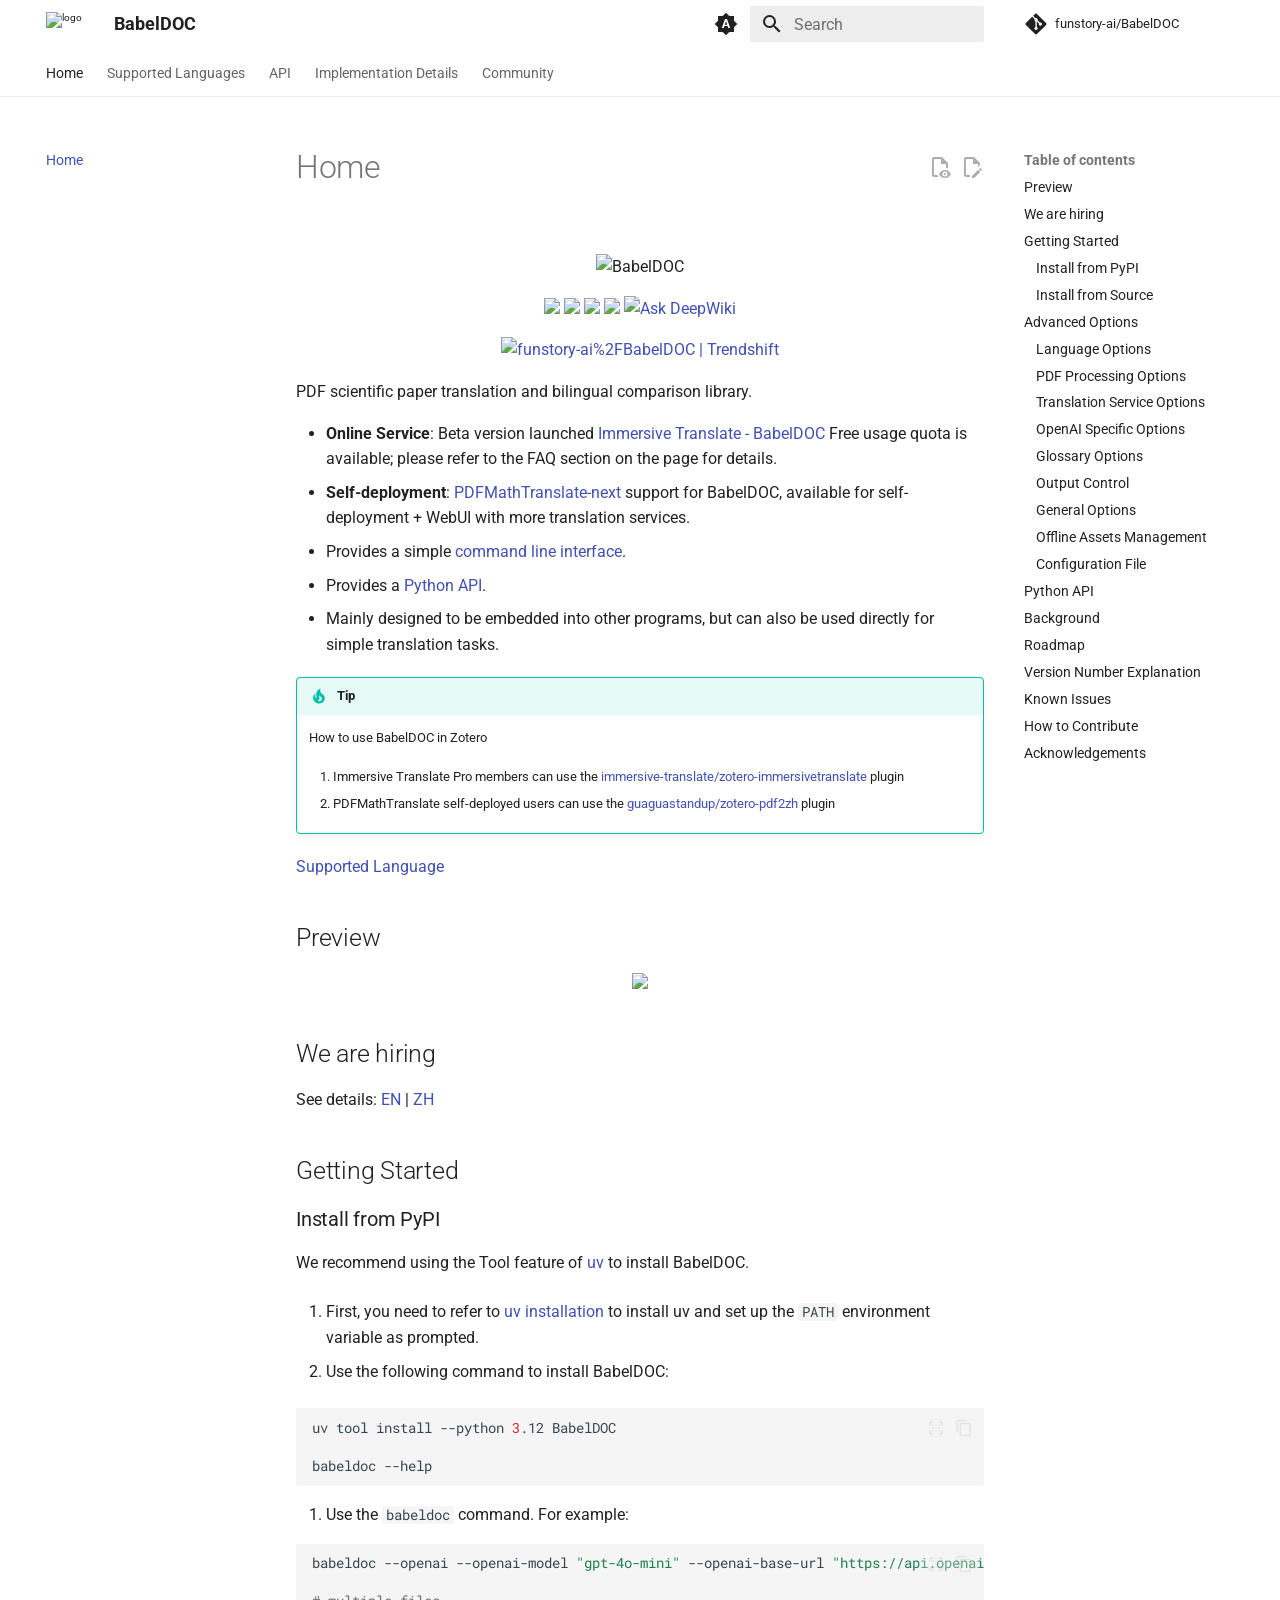
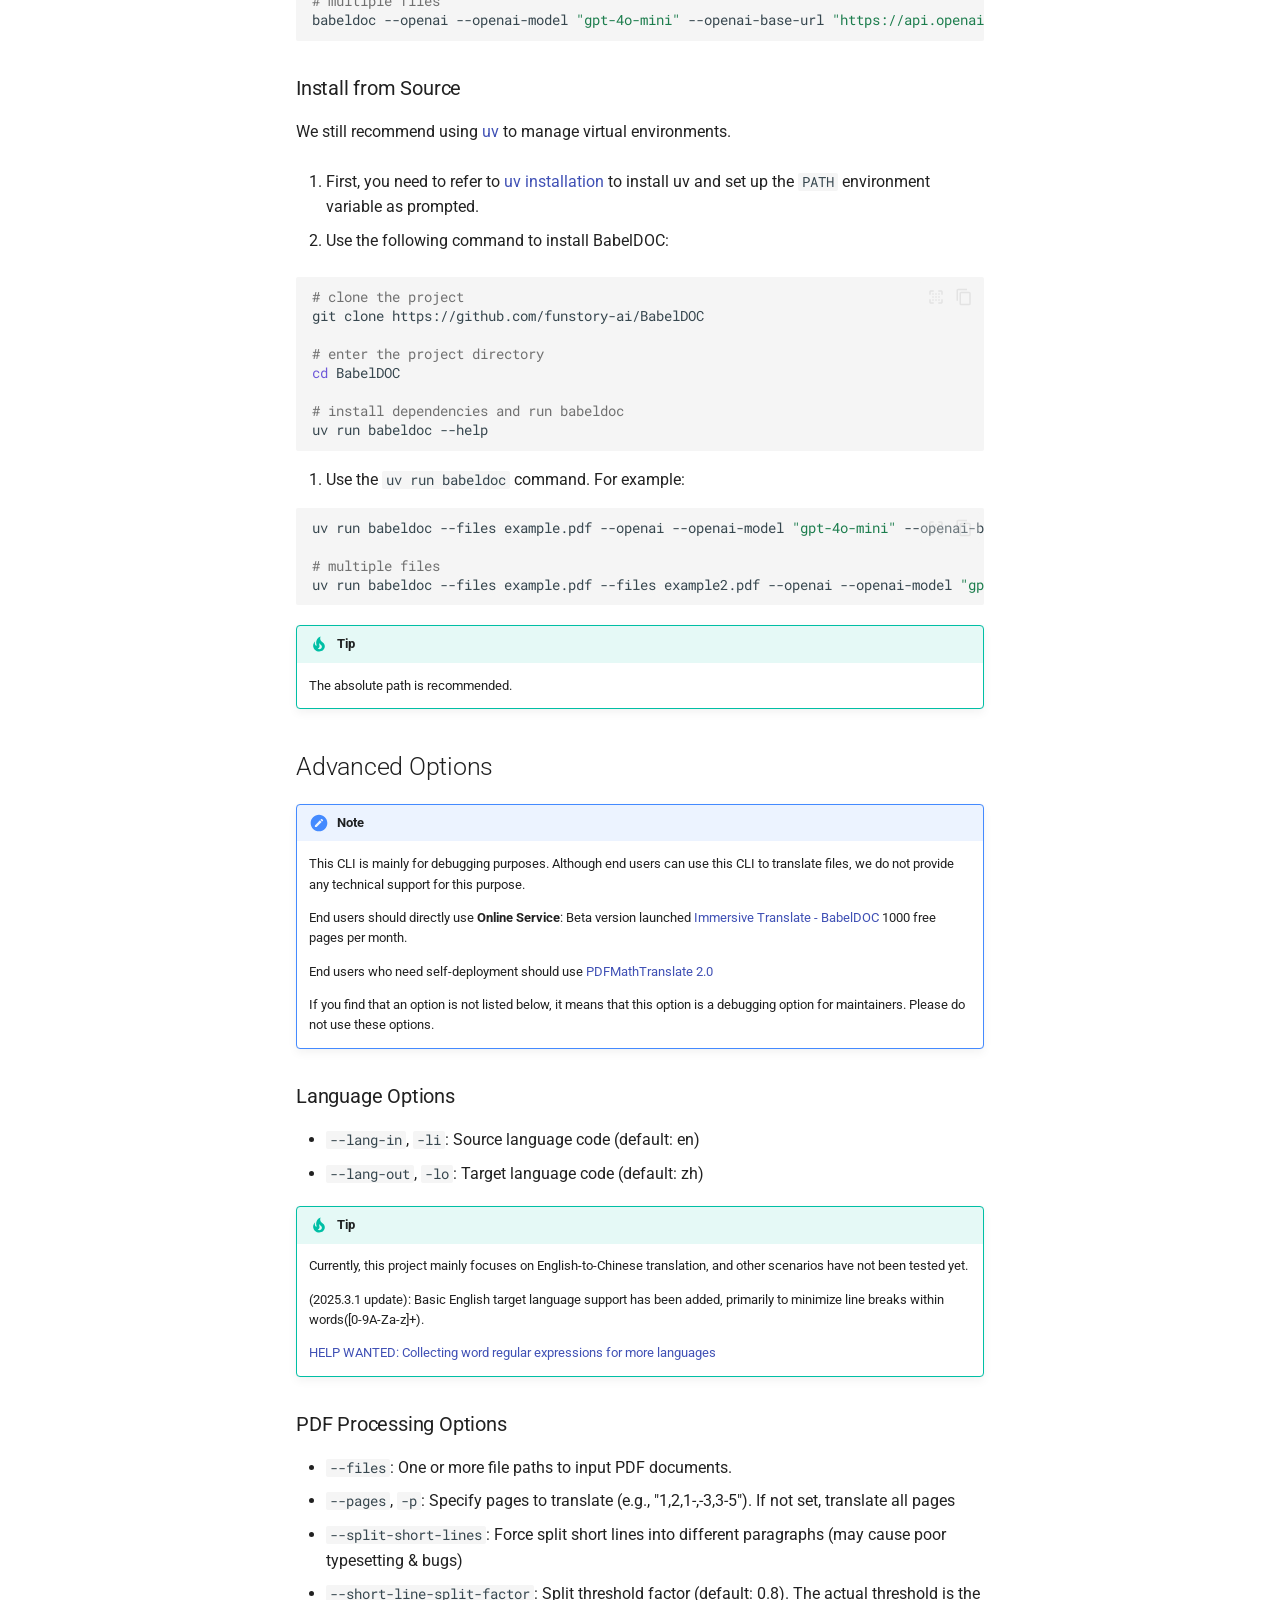
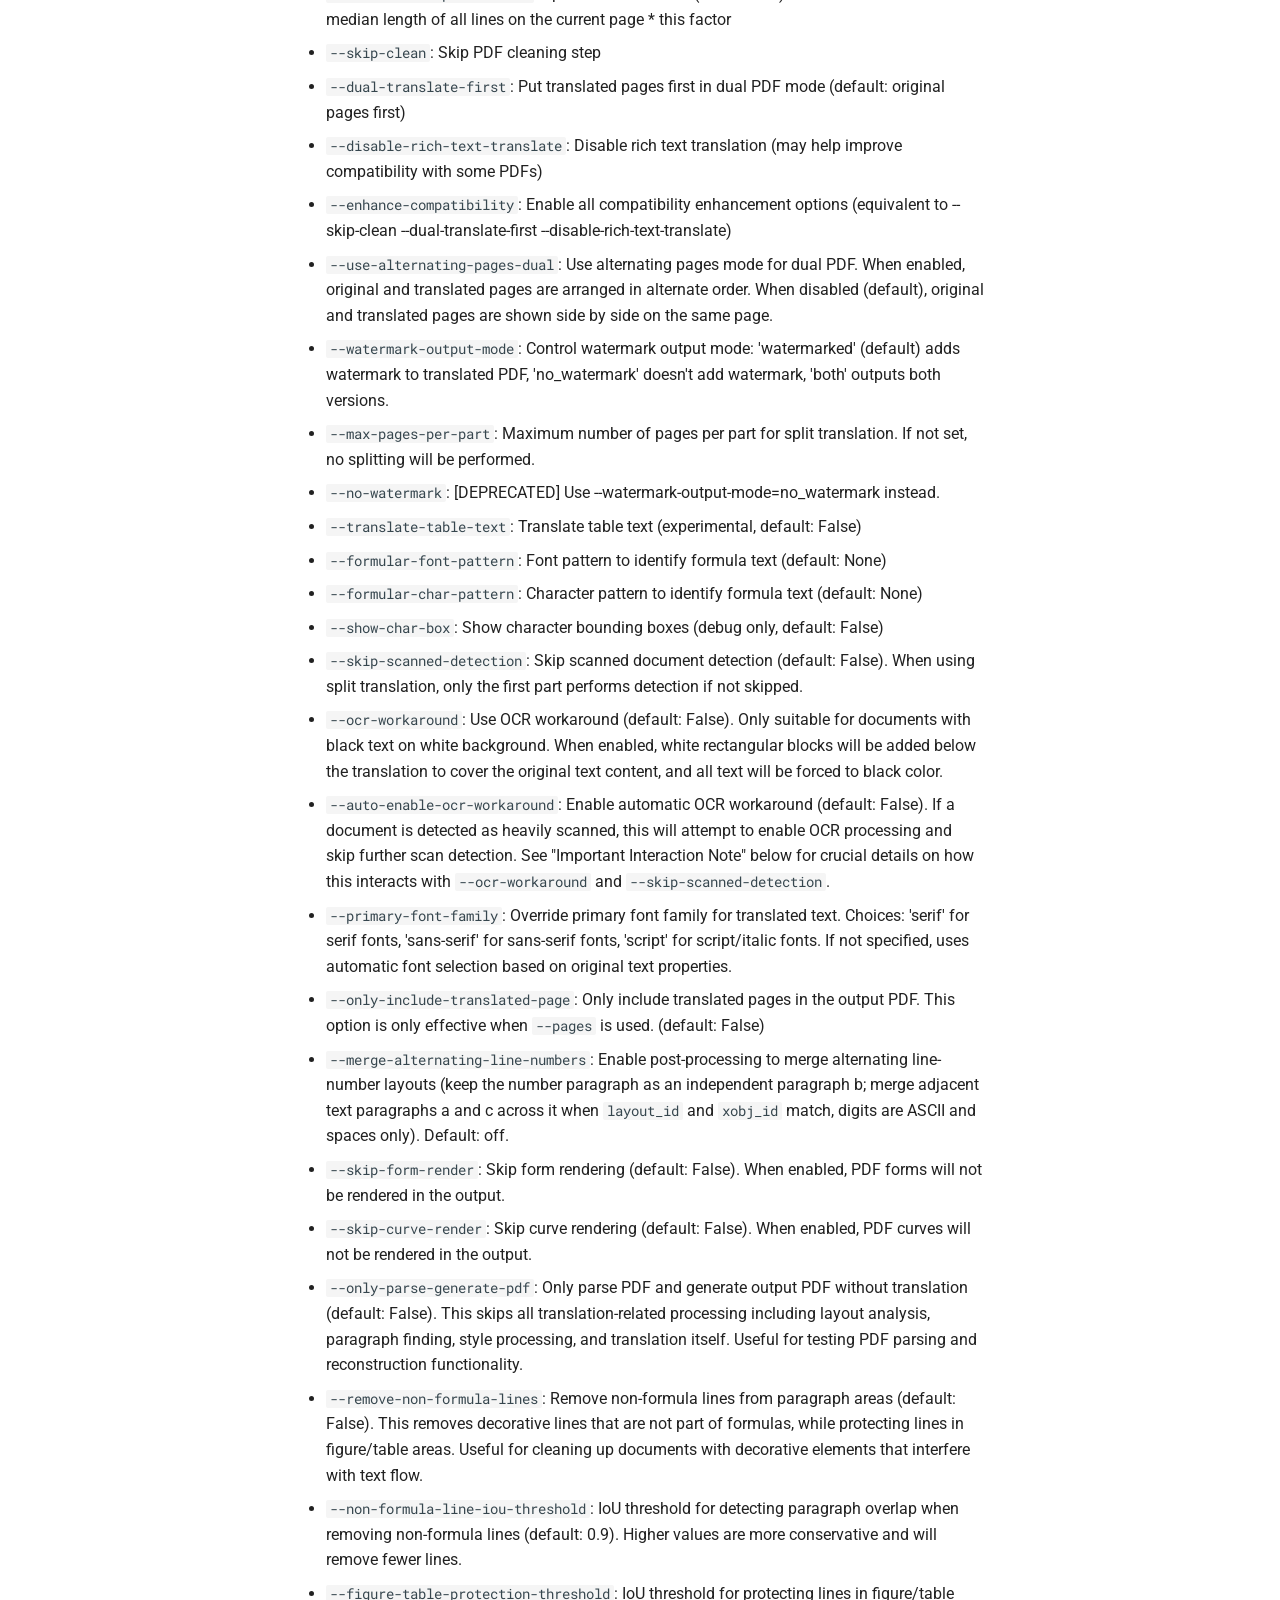
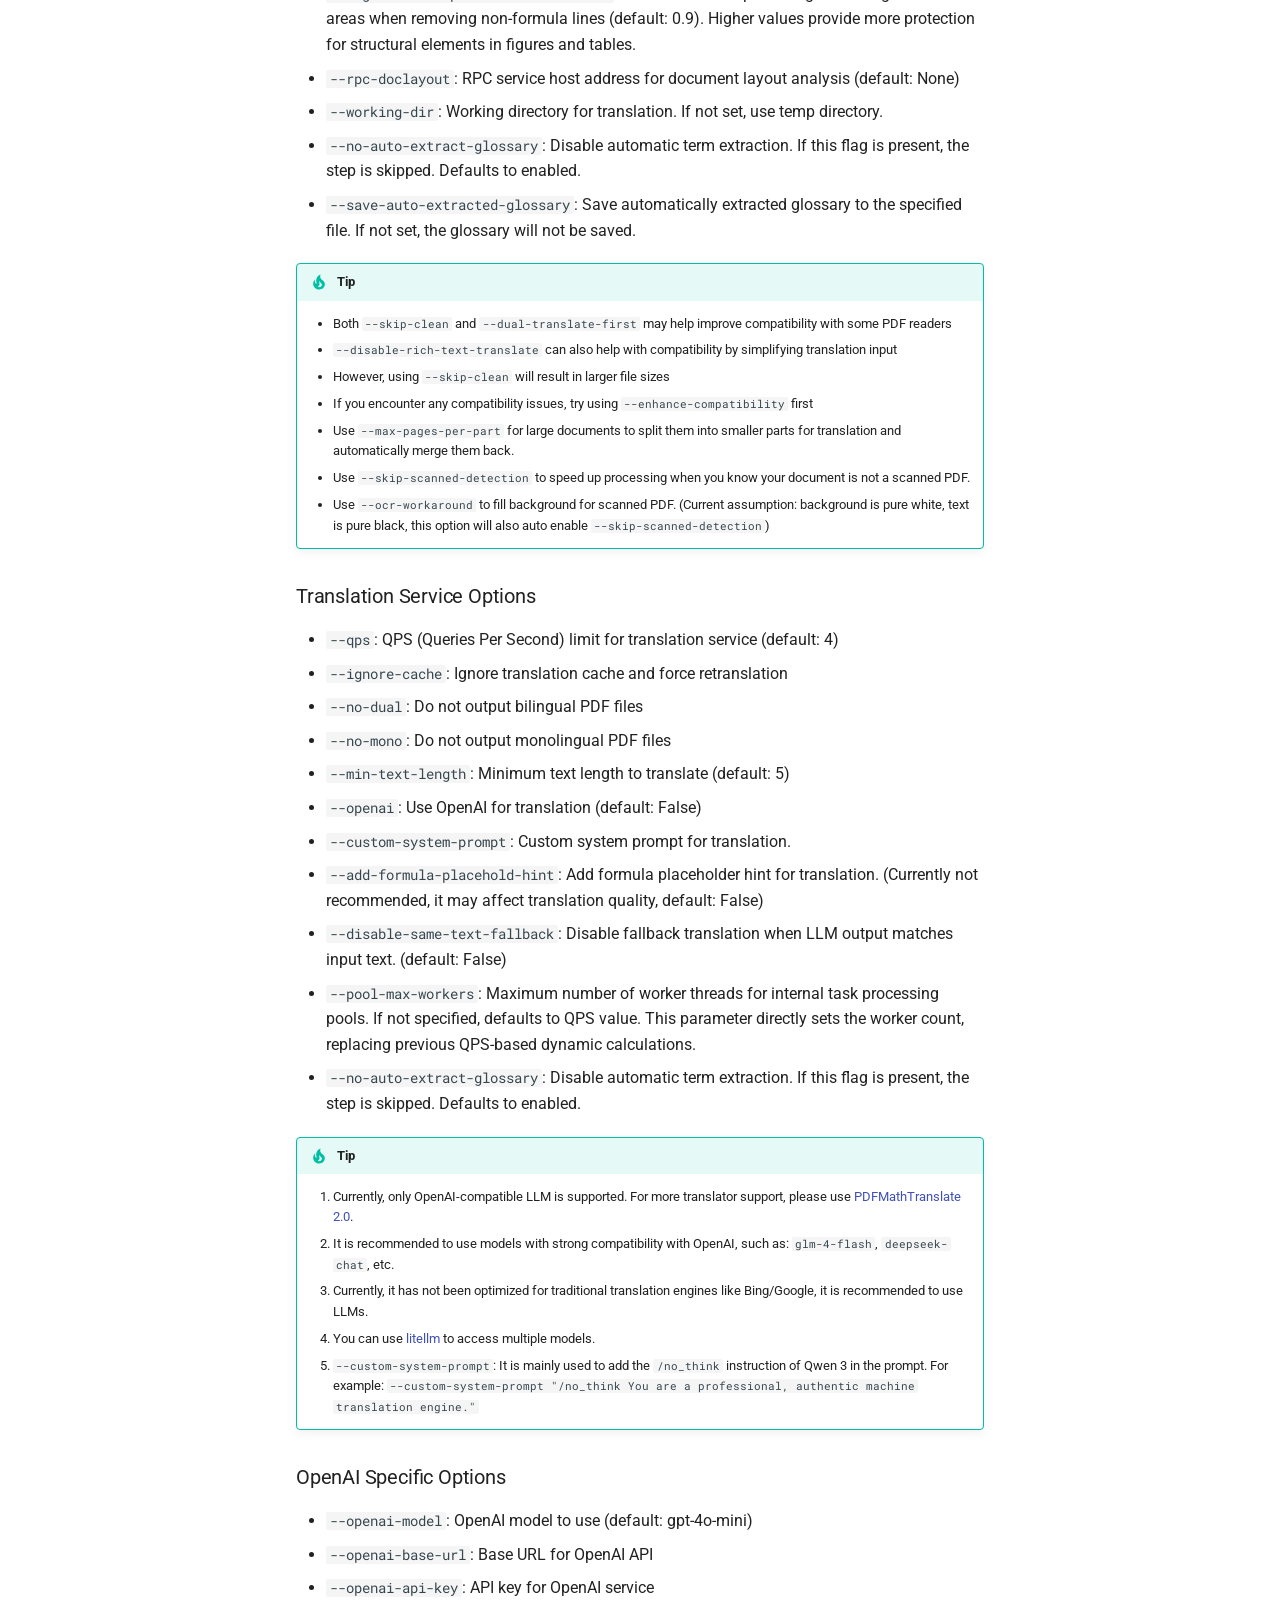
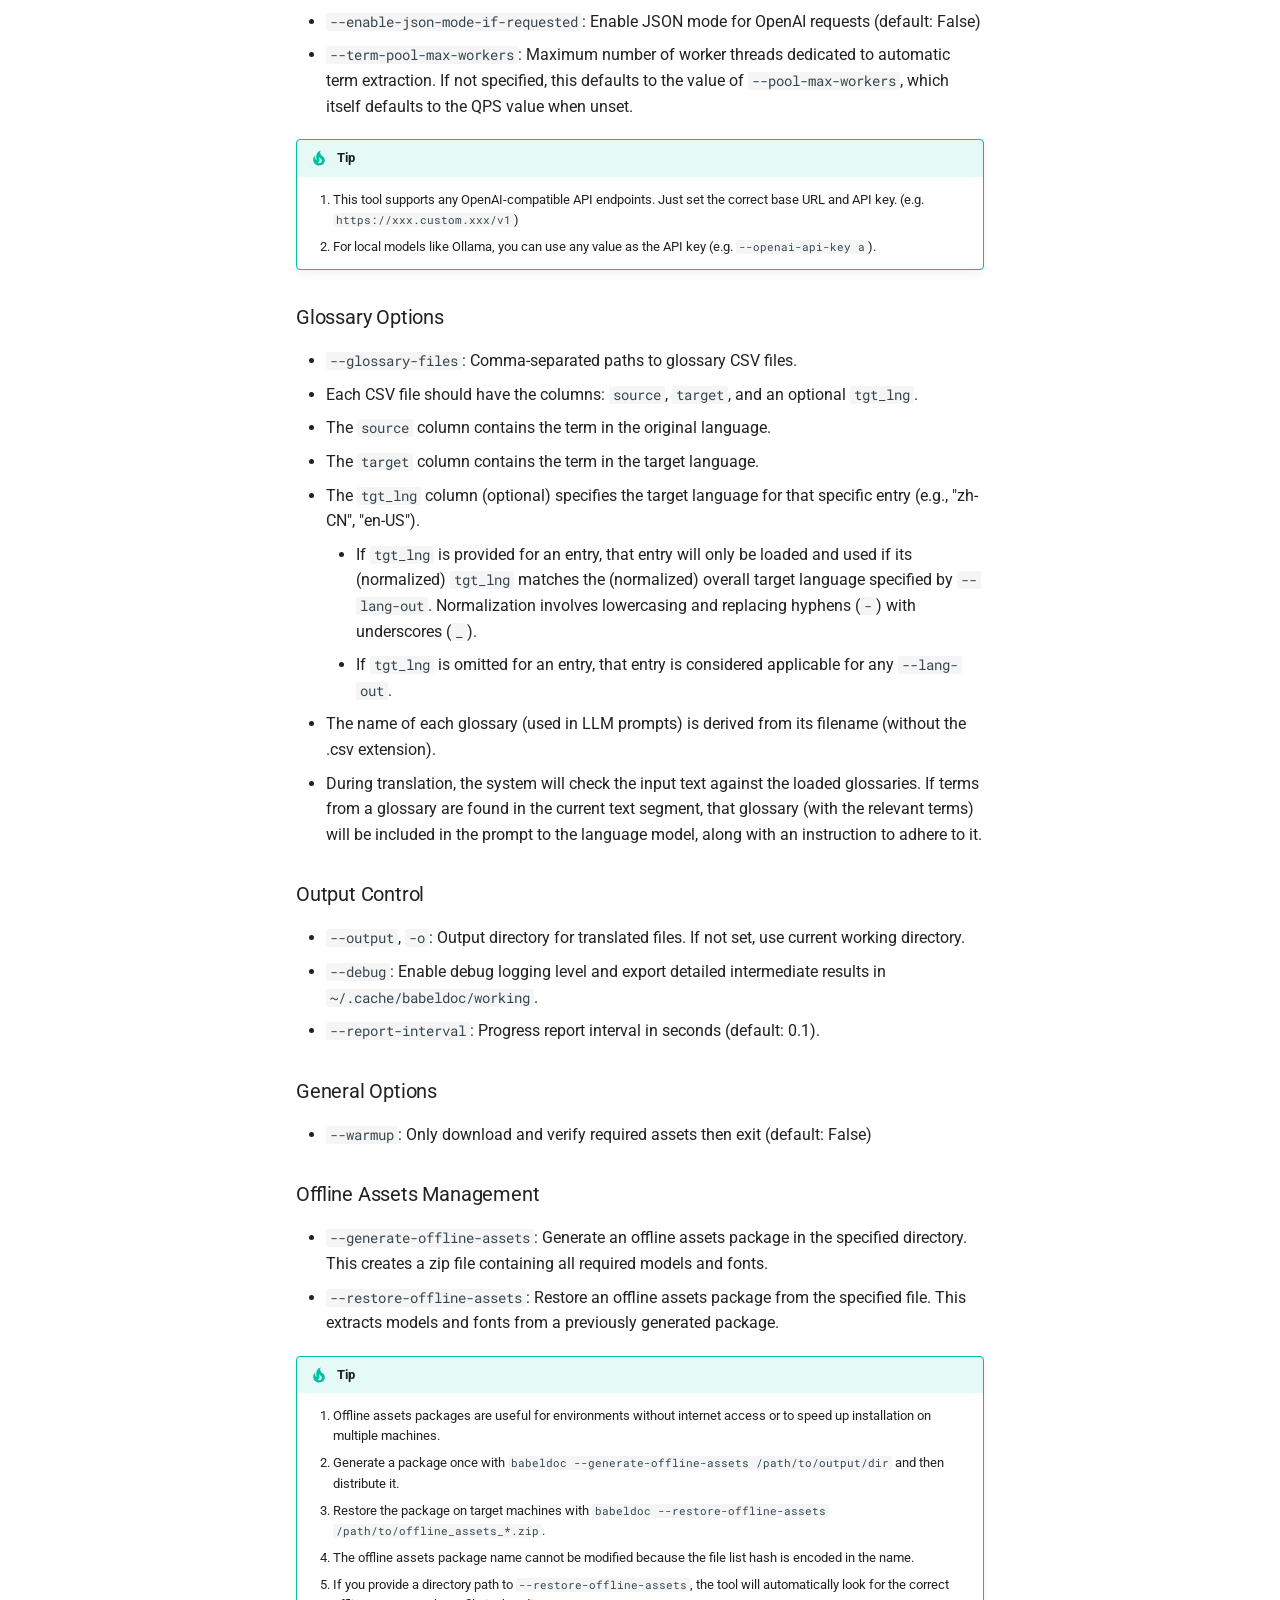
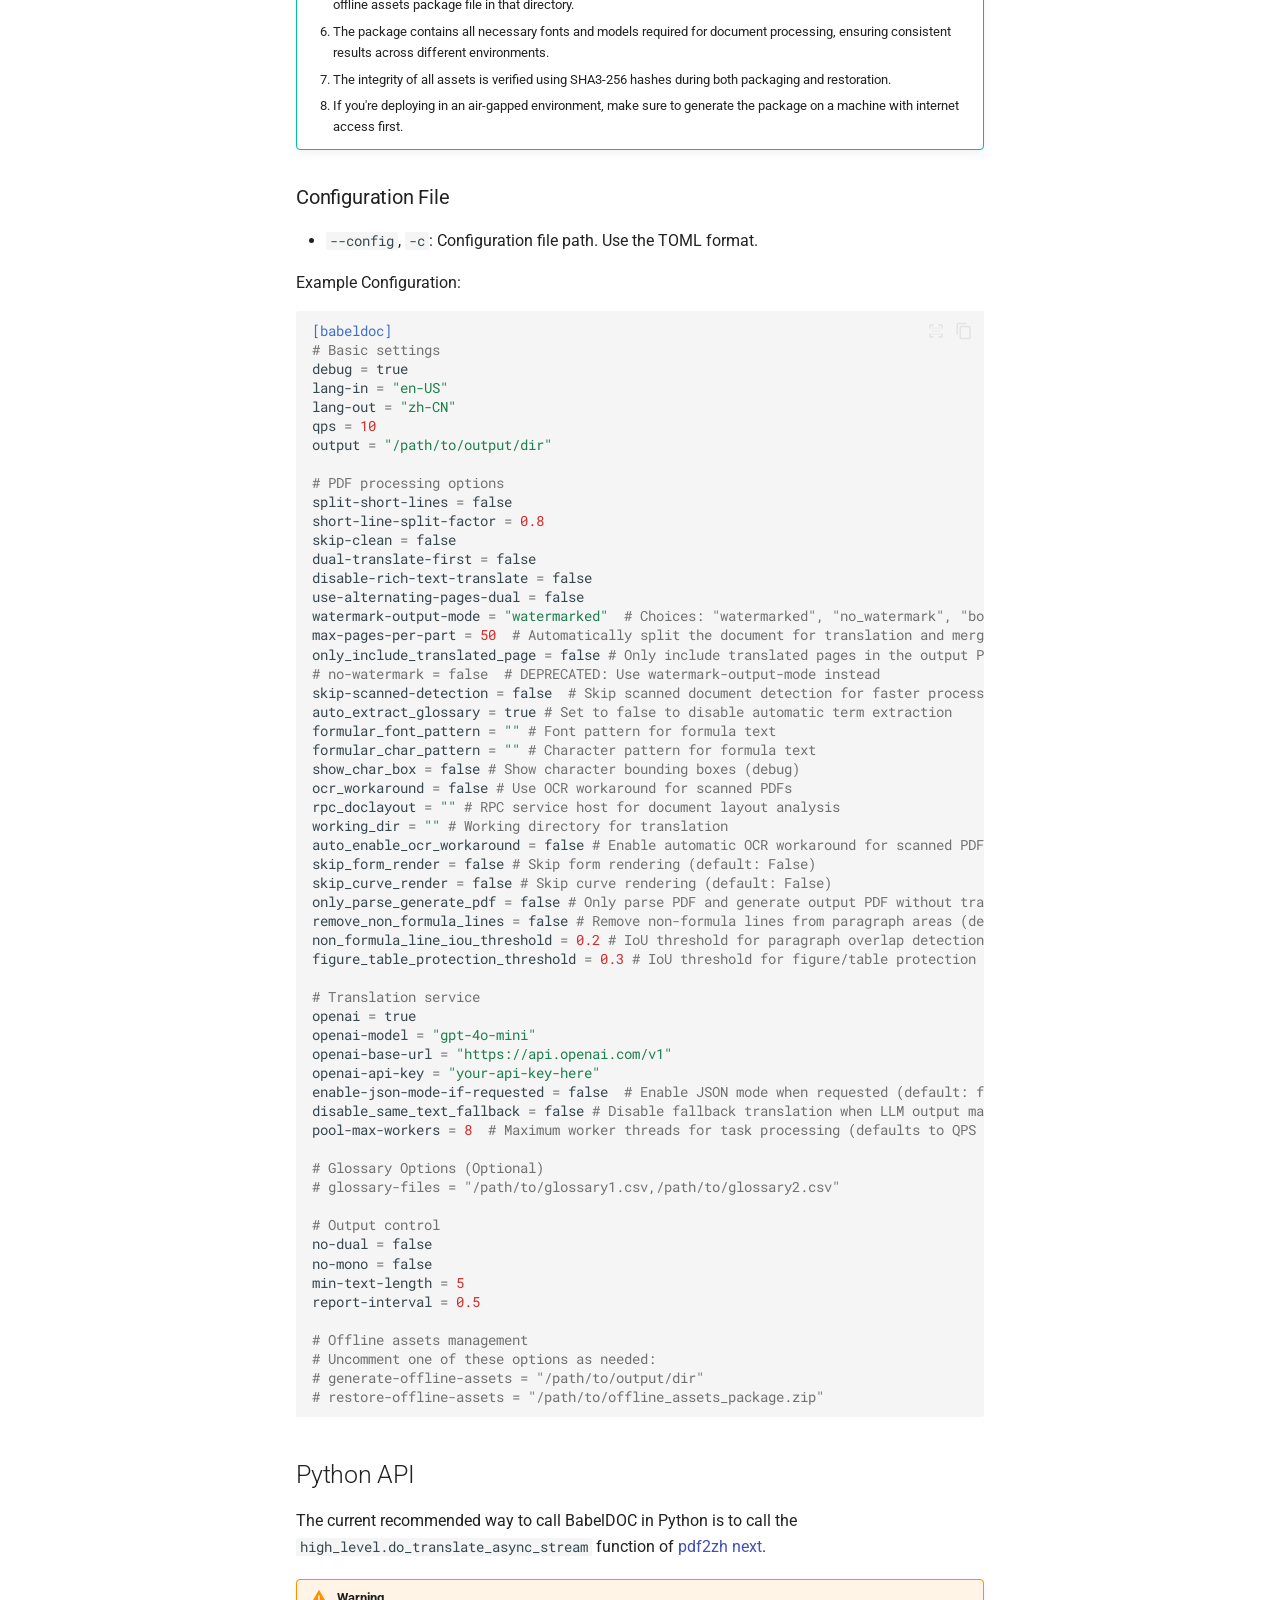
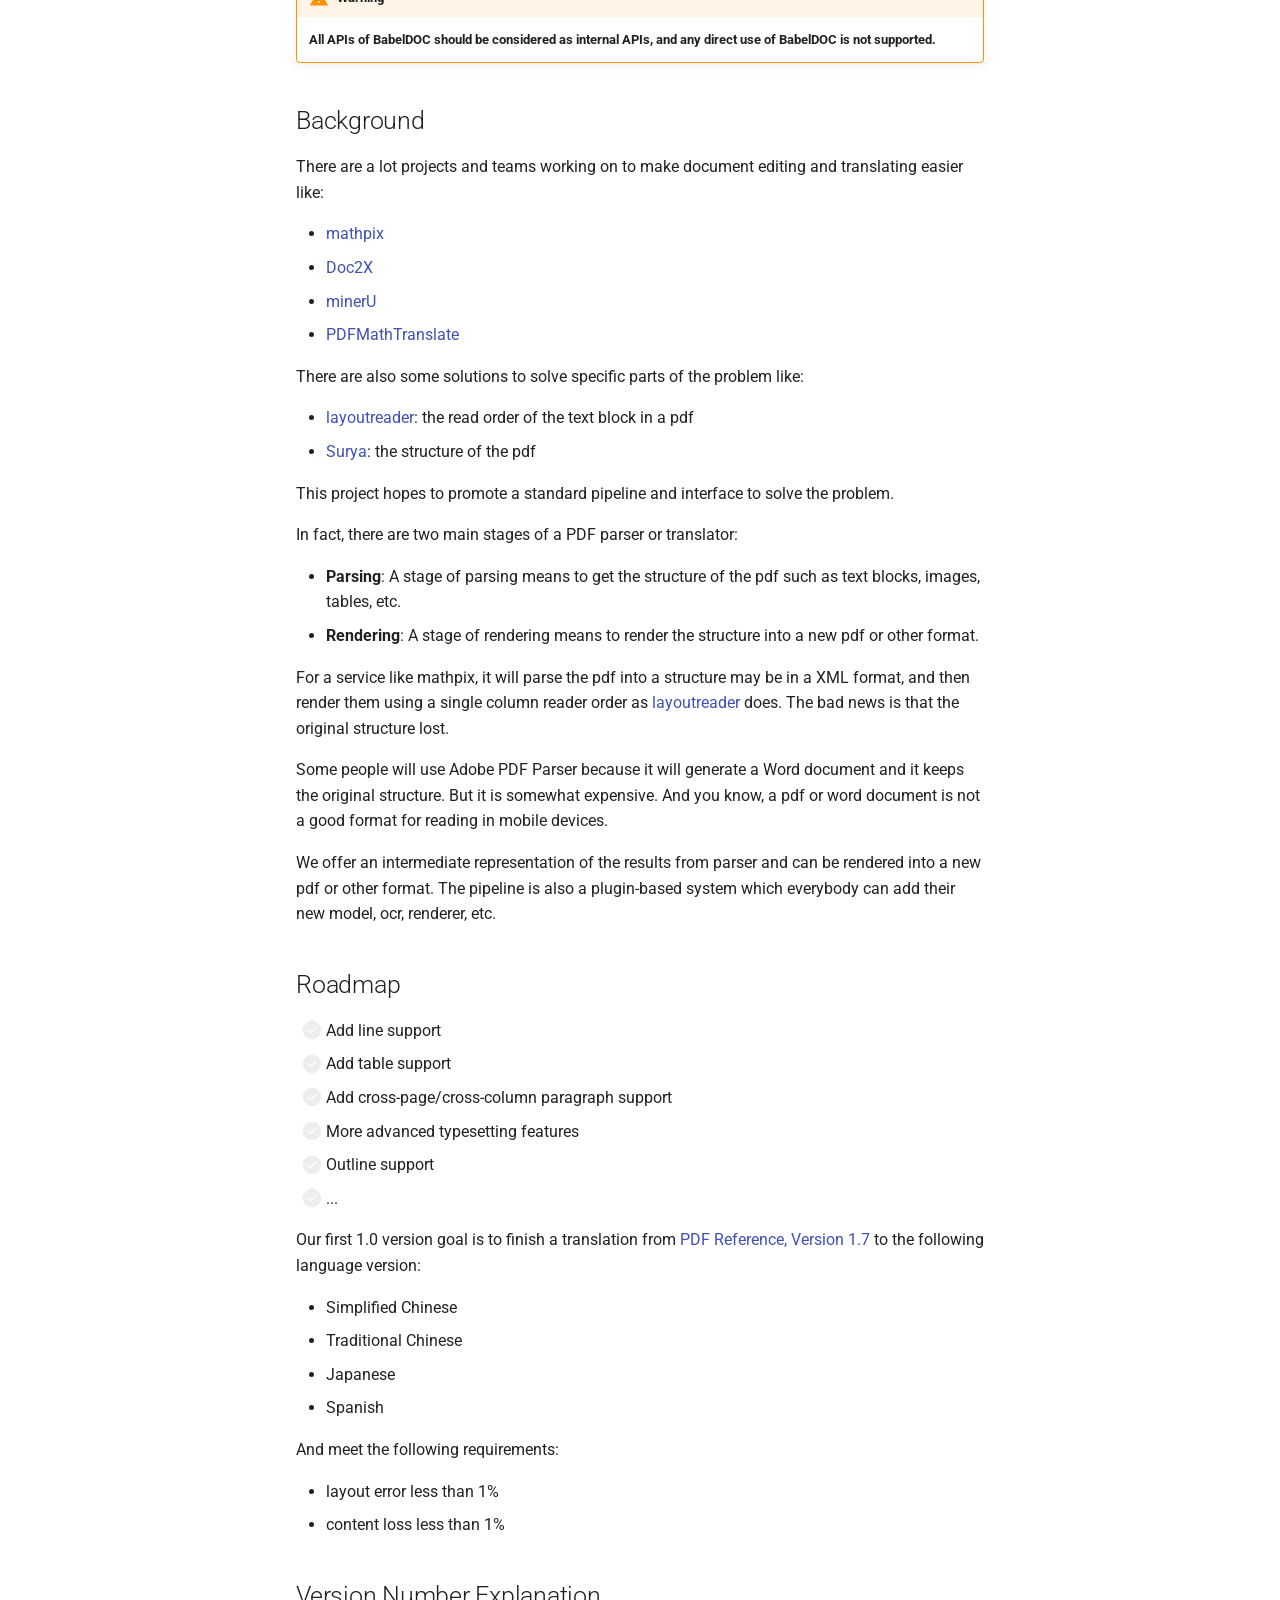
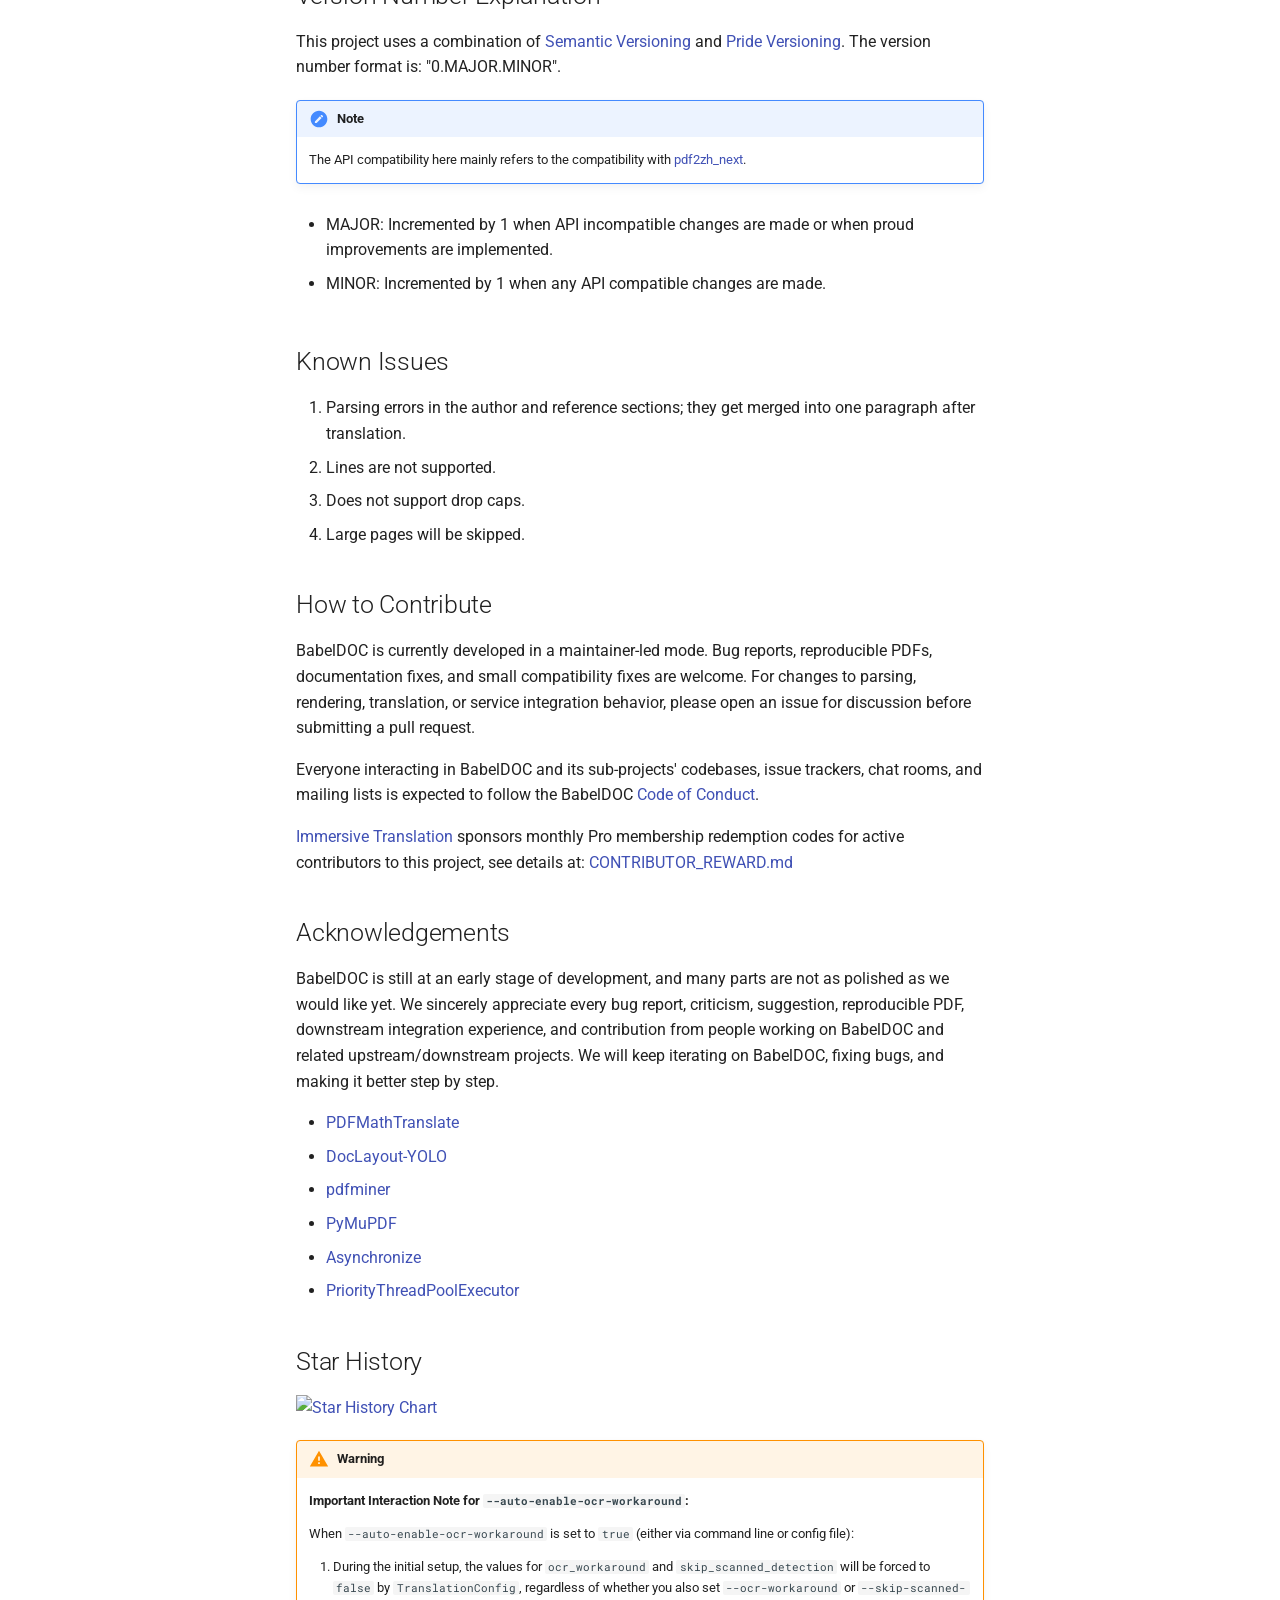
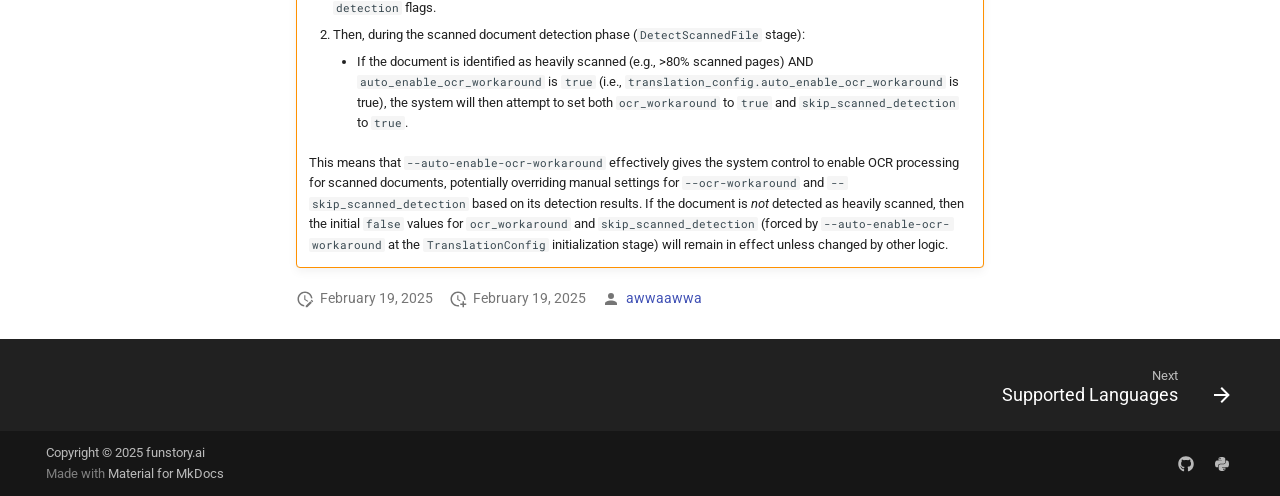
==== commit 2ce9b842: "Deployed 8f03386 with MkDocs version: 1.6.1" ====
--- a/index.html
+++ b/index.html
@@ -1,4 +1,4 @@
-<!doctype html><html lang=en class=no-js> <head><meta charset=utf-8><meta name=viewport content="width=device-width,initial-scale=1"><meta name=description content="Write your documentation in Markdown and create a professional static site in minutes – searchable, customizable, in 60+ languages, for all devices"><meta name=author content=funstory.ai><link href=https://squidfunk.github.io/mkdocs-material/ rel=canonical><link href=supported_languages/ rel=next><link rel=icon href=images/babeldoc-small-logo-with-transparent-background.svg><meta name=generator content="mkdocs-1.6.1, mkdocs-material-9.7.6"><title>BabelDOC</title><link rel=stylesheet href=assets/stylesheets/main.484c7ddc.min.css><link rel=stylesheet href=assets/stylesheets/palette.ab4e12ef.min.css><link rel=preconnect href=https://fonts.gstatic.com crossorigin><link rel=stylesheet href="https://fonts.googleapis.com/css?family=Roboto:300,300i,400,400i,700,700i%7CRoboto+Mono:400,400i,700,700i&display=fallback"><style>:root{--md-text-font:"Roboto";--md-code-font:"Roboto Mono"}</style><script>__md_scope=new URL(".",location),__md_hash=e=>[...e].reduce(((e,_)=>(e<<5)-e+_.charCodeAt(0)),0),__md_get=(e,_=localStorage,t=__md_scope)=>JSON.parse(_.getItem(t.pathname+"."+e)),__md_set=(e,_,t=localStorage,a=__md_scope)=>{try{t.setItem(a.pathname+"."+e,JSON.stringify(_))}catch(e){}}</script></head> <body dir=ltr data-md-color-scheme=default data-md-color-primary=indigo data-md-color-accent=indigo> <input class=md-toggle data-md-toggle=drawer type=checkbox id=__drawer autocomplete=off> <input class=md-toggle data-md-toggle=search type=checkbox id=__search autocomplete=off> <label class=md-overlay for=__drawer></label> <div data-md-component=skip> <a href=#preview class=md-skip> Skip to content </a> </div> <div data-md-component=announce> </div> <header class=md-header data-md-component=header> <nav class="md-header__inner md-grid" aria-label=Header> <a href=. title=BabelDOC class="md-header__button md-logo" aria-label=BabelDOC data-md-component=logo> <img src=images/babeldoc-small-logo-with-transparent-background.svg alt=logo> </a> <label class="md-header__button md-icon" for=__drawer> <svg xmlns=http://www.w3.org/2000/svg viewbox="0 0 24 24"><path d="M3 6h18v2H3zm0 5h18v2H3zm0 5h18v2H3z"/></svg> </label> <div class=md-header__title data-md-component=header-title> <div class=md-header__ellipsis> <div class=md-header__topic> <span class=md-ellipsis> BabelDOC </span> </div> <div class=md-header__topic data-md-component=header-topic> <span class=md-ellipsis> Home </span> </div> </div> </div> <form class=md-header__option data-md-component=palette> <input class=md-option data-md-color-media=(prefers-color-scheme) data-md-color-scheme=default data-md-color-primary=indigo data-md-color-accent=indigo aria-label="Switch to light mode" type=radio name=__palette id=__palette_0> <label class="md-header__button md-icon" title="Switch to light mode" for=__palette_1 hidden> <svg xmlns=http://www.w3.org/2000/svg viewbox="0 0 24 24"><path d="m14.3 16-.7-2h-3.2l-.7 2H7.8L11 7h2l3.2 9zM20 8.69V4h-4.69L12 .69 8.69 4H4v4.69L.69 12 4 15.31V20h4.69L12 23.31 15.31 20H20v-4.69L23.31 12zm-9.15 3.96h2.3L12 9z"/></svg> </label> <input class=md-option data-md-color-media="(prefers-color-scheme: light)" data-md-color-scheme=default data-md-color-primary=white data-md-color-accent=indigo aria-label="Switch to dark mode" type=radio name=__palette id=__palette_1> <label class="md-header__button md-icon" title="Switch to dark mode" for=__palette_2 hidden> <svg xmlns=http://www.w3.org/2000/svg viewbox="0 0 24 24"><path d="M12 8a4 4 0 0 0-4 4 4 4 0 0 0 4 4 4 4 0 0 0 4-4 4 4 0 0 0-4-4m0 10a6 6 0 0 1-6-6 6 6 0 0 1 6-6 6 6 0 0 1 6 6 6 6 0 0 1-6 6m8-9.31V4h-4.69L12 .69 8.69 4H4v4.69L.69 12 4 15.31V20h4.69L12 23.31 15.31 20H20v-4.69L23.31 12z"/></svg> </label> <input class=md-option data-md-color-media="(prefers-color-scheme: dark)" data-md-color-scheme=slate data-md-color-primary=black data-md-color-accent=indigo aria-label="Switch to system preference" type=radio name=__palette id=__palette_2> <label class="md-header__button md-icon" title="Switch to system preference" for=__palette_0 hidden> <svg xmlns=http://www.w3.org/2000/svg viewbox="0 0 24 24"><path d="M12 18c-.89 0-1.74-.2-2.5-.55C11.56 16.5 13 14.42 13 12s-1.44-4.5-3.5-5.45C10.26 6.2 11.11 6 12 6a6 6 0 0 1 6 6 6 6 0 0 1-6 6m8-9.31V4h-4.69L12 .69 8.69 4H4v4.69L.69 12 4 15.31V20h4.69L12 23.31 15.31 20H20v-4.69L23.31 12z"/></svg> </label> </form> <script>var palette=__md_get("__palette");if(palette&&palette.color){if("(prefers-color-scheme)"===palette.color.media){var media=matchMedia("(prefers-color-scheme: light)"),input=document.querySelector(media.matches?"[data-md-color-media='(prefers-color-scheme: light)']":"[data-md-color-media='(prefers-color-scheme: dark)']");palette.color.media=input.getAttribute("data-md-color-media"),palette.color.scheme=input.getAttribute("data-md-color-scheme"),palette.color.primary=input.getAttribute("data-md-color-primary"),palette.color.accent=input.getAttribute("data-md-color-accent")}for(var[key,value]of Object.entries(palette.color))document.body.setAttribute("data-md-color-"+key,value)}</script> <label class="md-header__button md-icon" for=__search> <svg xmlns=http://www.w3.org/2000/svg viewbox="0 0 24 24"><path d="M9.5 3A6.5 6.5 0 0 1 16 9.5c0 1.61-.59 3.09-1.56 4.23l.27.27h.79l5 5-1.5 1.5-5-5v-.79l-.27-.27A6.52 6.52 0 0 1 9.5 16 6.5 6.5 0 0 1 3 9.5 6.5 6.5 0 0 1 9.5 3m0 2C7 5 5 7 5 9.5S7 14 9.5 14 14 12 14 9.5 12 5 9.5 5"/></svg> </label> <div class=md-search data-md-component=search role=dialog> <label class=md-search__overlay for=__search></label> <div class=md-search__inner role=search> <form class=md-search__form name=search> <input type=text class=md-search__input name=query aria-label=Search placeholder=Search autocapitalize=off autocorrect=off autocomplete=off spellcheck=false data-md-component=search-query required> <label class="md-search__icon md-icon" for=__search> <svg xmlns=http://www.w3.org/2000/svg viewbox="0 0 24 24"><path d="M9.5 3A6.5 6.5 0 0 1 16 9.5c0 1.61-.59 3.09-1.56 4.23l.27.27h.79l5 5-1.5 1.5-5-5v-.79l-.27-.27A6.52 6.52 0 0 1 9.5 16 6.5 6.5 0 0 1 3 9.5 6.5 6.5 0 0 1 9.5 3m0 2C7 5 5 7 5 9.5S7 14 9.5 14 14 12 14 9.5 12 5 9.5 5"/></svg> <svg xmlns=http://www.w3.org/2000/svg viewbox="0 0 24 24"><path d="M20 11v2H8l5.5 5.5-1.42 1.42L4.16 12l7.92-7.92L13.5 5.5 8 11z"/></svg> </label> <nav class=md-search__options aria-label=Search> <a href=javascript:void(0) class="md-search__icon md-icon" title=Share aria-label=Share data-clipboard data-clipboard-text data-md-component=search-share tabindex=-1> <svg xmlns=http://www.w3.org/2000/svg viewbox="0 0 24 24"><path d="M18 16.08c-.76 0-1.44.3-1.96.77L8.91 12.7c.05-.23.09-.46.09-.7s-.04-.47-.09-.7l7.05-4.11c.54.5 1.25.81 2.04.81a3 3 0 0 0 3-3 3 3 0 0 0-3-3 3 3 0 0 0-3 3c0 .24.04.47.09.7L8.04 9.81C7.5 9.31 6.79 9 6 9a3 3 0 0 0-3 3 3 3 0 0 0 3 3c.79 0 1.5-.31 2.04-.81l7.12 4.15c-.05.21-.08.43-.08.66 0 1.61 1.31 2.91 2.92 2.91s2.92-1.3 2.92-2.91A2.92 2.92 0 0 0 18 16.08"/></svg> </a> <button type=reset class="md-search__icon md-icon" title=Clear aria-label=Clear tabindex=-1> <svg xmlns=http://www.w3.org/2000/svg viewbox="0 0 24 24"><path d="M19 6.41 17.59 5 12 10.59 6.41 5 5 6.41 10.59 12 5 17.59 6.41 19 12 13.41 17.59 19 19 17.59 13.41 12z"/></svg> </button> </nav> <div class=md-search__suggest data-md-component=search-suggest></div> </form> <div class=md-search__output> <div class=md-search__scrollwrap tabindex=0 data-md-scrollfix> <div class=md-search-result data-md-component=search-result> <div class=md-search-result__meta> Initializing search </div> <ol class=md-search-result__list role=presentation></ol> </div> </div> </div> </div> </div> <div class=md-header__source> <a href=https://github.com/funstory-ai/BabelDOC title="Go to repository" class=md-source data-md-component=source> <div class="md-source__icon md-icon"> <svg xmlns=http://www.w3.org/2000/svg viewbox="0 0 448 512"><!-- Font Awesome Free 7.1.0 by @fontawesome - https://fontawesome.com License - https://fontawesome.com/license/free (Icons: CC BY 4.0, Fonts: SIL OFL 1.1, Code: MIT License) Copyright 2025 Fonticons, Inc.--><path d="M439.6 236.1 244 40.5c-5.4-5.5-12.8-8.5-20.4-8.5s-15 3-20.4 8.4L162.5 81l51.5 51.5c27.1-9.1 52.7 16.8 43.4 43.7l49.7 49.7c34.2-11.8 61.2 31 35.5 56.7-26.5 26.5-70.2-2.9-56-37.3L240.3 199v121.9c25.3 12.5 22.3 41.8 9.1 55-6.4 6.4-15.2 10.1-24.3 10.1s-17.8-3.6-24.3-10.1c-17.6-17.6-11.1-46.9 11.2-56v-123c-20.8-8.5-24.6-30.7-18.6-45L142.6 101 8.5 235.1C3 240.6 0 247.9 0 255.5s3 15 8.5 20.4l195.6 195.7c5.4 5.4 12.7 8.4 20.4 8.4s15-3 20.4-8.4l194.7-194.7c5.4-5.4 8.4-12.8 8.4-20.4s-3-15-8.4-20.4"/></svg> </div> <div class=md-source__repository> funstory-ai/BabelDOC </div> </a> </div> </nav> </header> <div class=md-container data-md-component=container> <nav class=md-tabs aria-label=Tabs data-md-component=tabs> <div class=md-grid> <ul class=md-tabs__list> <li class="md-tabs__item md-tabs__item--active"> <a href=. class=md-tabs__link> Home </a> </li> <li class=md-tabs__item> <a href=supported_languages/ class=md-tabs__link> Supported Languages </a> </li> <li class=md-tabs__item> <a href=ImplementationDetails/AsyncTranslate/AsyncTranslate/ class=md-tabs__link> API </a> </li> <li class=md-tabs__item> <a href=ImplementationDetails/ class=md-tabs__link> Implementation Details </a> </li> <li class=md-tabs__item> <a href=CODE_OF_CONDUCT/ class=md-tabs__link> Community </a> </li> </ul> </div> </nav> <main class=md-main data-md-component=main> <div class="md-main__inner md-grid"> <div class="md-sidebar md-sidebar--primary" data-md-component=sidebar data-md-type=navigation> <div class=md-sidebar__scrollwrap> <div class=md-sidebar__inner> <nav class="md-nav md-nav--primary md-nav--lifted" aria-label=Navigation data-md-level=0> <label class=md-nav__title for=__drawer> <a href=. title=BabelDOC class="md-nav__button md-logo" aria-label=BabelDOC data-md-component=logo> <img src=images/babeldoc-small-logo-with-transparent-background.svg alt=logo> </a> BabelDOC </label> <div class=md-nav__source> <a href=https://github.com/funstory-ai/BabelDOC title="Go to repository" class=md-source data-md-component=source> <div class="md-source__icon md-icon"> <svg xmlns=http://www.w3.org/2000/svg viewbox="0 0 448 512"><!-- Font Awesome Free 7.1.0 by @fontawesome - https://fontawesome.com License - https://fontawesome.com/license/free (Icons: CC BY 4.0, Fonts: SIL OFL 1.1, Code: MIT License) Copyright 2025 Fonticons, Inc.--><path d="M439.6 236.1 244 40.5c-5.4-5.5-12.8-8.5-20.4-8.5s-15 3-20.4 8.4L162.5 81l51.5 51.5c27.1-9.1 52.7 16.8 43.4 43.7l49.7 49.7c34.2-11.8 61.2 31 35.5 56.7-26.5 26.5-70.2-2.9-56-37.3L240.3 199v121.9c25.3 12.5 22.3 41.8 9.1 55-6.4 6.4-15.2 10.1-24.3 10.1s-17.8-3.6-24.3-10.1c-17.6-17.6-11.1-46.9 11.2-56v-123c-20.8-8.5-24.6-30.7-18.6-45L142.6 101 8.5 235.1C3 240.6 0 247.9 0 255.5s3 15 8.5 20.4l195.6 195.7c5.4 5.4 12.7 8.4 20.4 8.4s15-3 20.4-8.4l194.7-194.7c5.4-5.4 8.4-12.8 8.4-20.4s-3-15-8.4-20.4"/></svg> </div> <div class=md-source__repository> funstory-ai/BabelDOC </div> </a> </div> <ul class=md-nav__list data-md-scrollfix> <li class="md-nav__item md-nav__item--active"> <input class="md-nav__toggle md-toggle" type=checkbox id=__toc> <label class="md-nav__link md-nav__link--active" for=__toc> <span class=md-ellipsis> Home </span> <span class="md-nav__icon md-icon"></span> </label> <a href=. class="md-nav__link md-nav__link--active"> <span class=md-ellipsis> Home </span> </a> <nav class="md-nav md-nav--secondary" aria-label="Table of contents"> <label class=md-nav__title for=__toc> <span class="md-nav__icon md-icon"></span> Table of contents </label> <ul class=md-nav__list data-md-component=toc data-md-scrollfix> <li class=md-nav__item> <a href=#preview class=md-nav__link> <span class=md-ellipsis> Preview </span> </a> </li> <li class=md-nav__item> <a href=#we-are-hiring class=md-nav__link> <span class=md-ellipsis> We are hiring </span> </a> </li> <li class=md-nav__item> <a href=#getting-started class=md-nav__link> <span class=md-ellipsis> Getting Started </span> </a> <nav class=md-nav aria-label="Getting Started"> <ul class=md-nav__list> <li class=md-nav__item> <a href=#install-from-pypi class=md-nav__link> <span class=md-ellipsis> Install from PyPI </span> </a> </li> <li class=md-nav__item> <a href=#install-from-source class=md-nav__link> <span class=md-ellipsis> Install from Source </span> </a> </li> </ul> </nav> </li> <li class=md-nav__item> <a href=#advanced-options class=md-nav__link> <span class=md-ellipsis> Advanced Options </span> </a> <nav class=md-nav aria-label="Advanced Options"> <ul class=md-nav__list> <li class=md-nav__item> <a href=#language-options class=md-nav__link> <span class=md-ellipsis> Language Options </span> </a> </li> <li class=md-nav__item> <a href=#pdf-processing-options class=md-nav__link> <span class=md-ellipsis> PDF Processing Options </span> </a> </li> <li class=md-nav__item> <a href=#translation-service-options class=md-nav__link> <span class=md-ellipsis> Translation Service Options </span> </a> </li> <li class=md-nav__item> <a href=#openai-specific-options class=md-nav__link> <span class=md-ellipsis> OpenAI Specific Options </span> </a> </li> <li class=md-nav__item> <a href=#glossary-options class=md-nav__link> <span class=md-ellipsis> Glossary Options </span> </a> </li> <li class=md-nav__item> <a href=#output-control class=md-nav__link> <span class=md-ellipsis> Output Control </span> </a> </li> <li class=md-nav__item> <a href=#general-options class=md-nav__link> <span class=md-ellipsis> General Options </span> </a> </li> <li class=md-nav__item> <a href=#offline-assets-management class=md-nav__link> <span class=md-ellipsis> Offline Assets Management </span> </a> </li> <li class=md-nav__item> <a href=#configuration-file class=md-nav__link> <span class=md-ellipsis> Configuration File </span> </a> </li> </ul> </nav> </li> <li class=md-nav__item> <a href=#python-api class=md-nav__link> <span class=md-ellipsis> Python API </span> </a> </li> <li class=md-nav__item> <a href=#background class=md-nav__link> <span class=md-ellipsis> Background </span> </a> </li> <li class=md-nav__item> <a href=#roadmap class=md-nav__link> <span class=md-ellipsis> Roadmap </span> </a> </li> <li class=md-nav__item> <a href=#version-number-explanation class=md-nav__link> <span class=md-ellipsis> Version Number Explanation </span> </a> </li> <li class=md-nav__item> <a href=#known-issues class=md-nav__link> <span class=md-ellipsis> Known Issues </span> </a> </li> <li class=md-nav__item> <a href=#how-to-contribute class=md-nav__link> <span class=md-ellipsis> How to Contribute </span> </a> </li> <li class=md-nav__item> <a href=#acknowledgements class=md-nav__link> <span class=md-ellipsis> Acknowledgements </span> </a> </li> </ul> </nav> </li> <li class=md-nav__item> <a href=supported_languages/ class=md-nav__link> <span class=md-ellipsis> Supported Languages </span> </a> </li> <li class="md-nav__item md-nav__item--nested"> <input class="md-nav__toggle md-toggle " type=checkbox id=__nav_3> <label class=md-nav__link for=__nav_3 id=__nav_3_label tabindex=0> <span class=md-ellipsis> API </span> <span class="md-nav__icon md-icon"></span> </label> <nav class=md-nav data-md-level=1 aria-labelledby=__nav_3_label aria-expanded=false> <label class=md-nav__title for=__nav_3> <span class="md-nav__icon md-icon"></span> API </label> <ul class=md-nav__list data-md-scrollfix> <li class=md-nav__item> <a href=ImplementationDetails/AsyncTranslate/AsyncTranslate/ class=md-nav__link> <span class=md-ellipsis> Async Translation API </span> </a> </li> </ul> </nav> </li> <li class="md-nav__item md-nav__item--nested"> <input class="md-nav__toggle md-toggle " type=checkbox id=__nav_4> <div class="md-nav__link md-nav__container"> <a href=ImplementationDetails/ class="md-nav__link "> <span class=md-ellipsis> Implementation Details </span> </a> <label class="md-nav__link " for=__nav_4 id=__nav_4_label tabindex=0> <span class="md-nav__icon md-icon"></span> </label> </div> <nav class=md-nav data-md-level=1 aria-labelledby=__nav_4_label aria-expanded=false> <label class=md-nav__title for=__nav_4> <span class="md-nav__icon md-icon"></span> Implementation Details </label> <ul class=md-nav__list data-md-scrollfix> <li class=md-nav__item> <a href=ImplementationDetails/PDFParsing/PDFParsing/ class=md-nav__link> <span class=md-ellipsis> PDF Parsing </span> </a> </li> <li class=md-nav__item> <a href=https://github.com/funstory-ai/BabelDOC/blob/main/babeldoc/format/pdf/document_il/midend/layout_parser.py class=md-nav__link> <span class=md-ellipsis> Layout Parser(.py) </span> </a> </li> <li class=md-nav__item> <a href=ImplementationDetails/ParagraphFinding/ParagraphFinding/ class=md-nav__link> <span class=md-ellipsis> Paragraph Finding </span> </a> </li> <li class=md-nav__item> <a href=ImplementationDetails/StylesAndFormulas/StylesAndFormulas/ class=md-nav__link> <span class=md-ellipsis> Styles and Formulas </span> </a> </li> <li class=md-nav__item> <a href=ImplementationDetails/ILTranslator/ILTranslator/ class=md-nav__link> <span class=md-ellipsis> IL Translator </span> </a> </li> <li class=md-nav__item> <a href=ImplementationDetails/Typesetting/Typesetting/ class=md-nav__link> <span class=md-ellipsis> Typesetting </span> </a> </li> <li class=md-nav__item> <a href=https://github.com/funstory-ai/BabelDOC/blob/main/babeldoc/format/pdf/document_il/utils/fontmap.py class=md-nav__link> <span class=md-ellipsis> Font Mapper(.py) </span> </a> </li> <li class=md-nav__item> <a href=ImplementationDetails/PDFCreation/PDFCreation/ class=md-nav__link> <span class=md-ellipsis> PDF Creation </span> </a> </li> <li class=md-nav__item> <a href=intro-to-pdf-object/ class=md-nav__link> <span class=md-ellipsis> Intro To PDF Object </span> </a> </li> </ul> </nav> </li> <li class="md-nav__item md-nav__item--nested"> <input class="md-nav__toggle md-toggle " type=checkbox id=__nav_5> <label class=md-nav__link for=__nav_5 id=__nav_5_label tabindex=0> <span class=md-ellipsis> Community </span> <span class="md-nav__icon md-icon"></span> </label> <nav class=md-nav data-md-level=1 aria-labelledby=__nav_5_label aria-expanded=false> <label class=md-nav__title for=__nav_5> <span class="md-nav__icon md-icon"></span> Community </label> <ul class=md-nav__list data-md-scrollfix> <li class=md-nav__item> <a href=CODE_OF_CONDUCT/ class=md-nav__link> <span class=md-ellipsis> Code of Conduct </span> </a> </li> <li class="md-nav__item md-nav__item--nested"> <input class="md-nav__toggle md-toggle " type=checkbox id=__nav_5_2> <label class=md-nav__link for=__nav_5_2 id=__nav_5_2_label tabindex=0> <span class=md-ellipsis> Contributing </span> <span class="md-nav__icon md-icon"></span> </label> <nav class=md-nav data-md-level=2 aria-labelledby=__nav_5_2_label aria-expanded=false> <label class=md-nav__title for=__nav_5_2> <span class="md-nav__icon md-icon"></span> Contributing </label> <ul class=md-nav__list data-md-scrollfix> <li class=md-nav__item> <a href=CONTRIBUTING/ class=md-nav__link> <span class=md-ellipsis> Contributing </span> </a> </li> <li class=md-nav__item> <a href=CONTRIBUTOR_REWARD/ class=md-nav__link> <span class=md-ellipsis> Contributor Reward </span> </a> </li> </ul> </nav> </li> </ul> </nav> </li> </ul> </nav> </div> </div> </div> <div class="md-sidebar md-sidebar--secondary" data-md-component=sidebar data-md-type=toc> <div class=md-sidebar__scrollwrap> <div class=md-sidebar__inner> <nav class="md-nav md-nav--secondary" aria-label="Table of contents"> <label class=md-nav__title for=__toc> <span class="md-nav__icon md-icon"></span> Table of contents </label> <ul class=md-nav__list data-md-component=toc data-md-scrollfix> <li class=md-nav__item> <a href=#preview class=md-nav__link> <span class=md-ellipsis> Preview </span> </a> </li> <li class=md-nav__item> <a href=#we-are-hiring class=md-nav__link> <span class=md-ellipsis> We are hiring </span> </a> </li> <li class=md-nav__item> <a href=#getting-started class=md-nav__link> <span class=md-ellipsis> Getting Started </span> </a> <nav class=md-nav aria-label="Getting Started"> <ul class=md-nav__list> <li class=md-nav__item> <a href=#install-from-pypi class=md-nav__link> <span class=md-ellipsis> Install from PyPI </span> </a> </li> <li class=md-nav__item> <a href=#install-from-source class=md-nav__link> <span class=md-ellipsis> Install from Source </span> </a> </li> </ul> </nav> </li> <li class=md-nav__item> <a href=#advanced-options class=md-nav__link> <span class=md-ellipsis> Advanced Options </span> </a> <nav class=md-nav aria-label="Advanced Options"> <ul class=md-nav__list> <li class=md-nav__item> <a href=#language-options class=md-nav__link> <span class=md-ellipsis> Language Options </span> </a> </li> <li class=md-nav__item> <a href=#pdf-processing-options class=md-nav__link> <span class=md-ellipsis> PDF Processing Options </span> </a> </li> <li class=md-nav__item> <a href=#translation-service-options class=md-nav__link> <span class=md-ellipsis> Translation Service Options </span> </a> </li> <li class=md-nav__item> <a href=#openai-specific-options class=md-nav__link> <span class=md-ellipsis> OpenAI Specific Options </span> </a> </li> <li class=md-nav__item> <a href=#glossary-options class=md-nav__link> <span class=md-ellipsis> Glossary Options </span> </a> </li> <li class=md-nav__item> <a href=#output-control class=md-nav__link> <span class=md-ellipsis> Output Control </span> </a> </li> <li class=md-nav__item> <a href=#general-options class=md-nav__link> <span class=md-ellipsis> General Options </span> </a> </li> <li class=md-nav__item> <a href=#offline-assets-management class=md-nav__link> <span class=md-ellipsis> Offline Assets Management </span> </a> </li> <li class=md-nav__item> <a href=#configuration-file class=md-nav__link> <span class=md-ellipsis> Configuration File </span> </a> </li> </ul> </nav> </li> <li class=md-nav__item> <a href=#python-api class=md-nav__link> <span class=md-ellipsis> Python API </span> </a> </li> <li class=md-nav__item> <a href=#background class=md-nav__link> <span class=md-ellipsis> Background </span> </a> </li> <li class=md-nav__item> <a href=#roadmap class=md-nav__link> <span class=md-ellipsis> Roadmap </span> </a> </li> <li class=md-nav__item> <a href=#version-number-explanation class=md-nav__link> <span class=md-ellipsis> Version Number Explanation </span> </a> </li> <li class=md-nav__item> <a href=#known-issues class=md-nav__link> <span class=md-ellipsis> Known Issues </span> </a> </li> <li class=md-nav__item> <a href=#how-to-contribute class=md-nav__link> <span class=md-ellipsis> How to Contribute </span> </a> </li> <li class=md-nav__item> <a href=#acknowledgements class=md-nav__link> <span class=md-ellipsis> Acknowledgements </span> </a> </li> </ul> </nav> </div> </div> </div> <div class=md-content data-md-component=content> <article class="md-content__inner md-typeset"> <a href=https://github.com/funstory-ai/BabelDOC/edit/main/docs/index.md title="Edit this page" class="md-content__button md-icon" rel=edit> <svg xmlns=http://www.w3.org/2000/svg viewbox="0 0 24 24"><path d="M10 20H6V4h7v5h5v3.1l2-2V8l-6-6H6c-1.1 0-2 .9-2 2v16c0 1.1.9 2 2 2h4zm10.2-7c.1 0 .3.1.4.2l1.3 1.3c.2.2.2.6 0 .8l-1 1-2.1-2.1 1-1c.1-.1.2-.2.4-.2m0 3.9L14.1 23H12v-2.1l6.1-6.1z"/></svg> </a> <a href=https://github.com/funstory-ai/BabelDOC/raw/main/docs/index.md title="View source of this page" class="md-content__button md-icon"> <svg xmlns=http://www.w3.org/2000/svg viewbox="0 0 24 24"><path d="M17 18c.56 0 1 .44 1 1s-.44 1-1 1-1-.44-1-1 .44-1 1-1m0-3c-2.73 0-5.06 1.66-6 4 .94 2.34 3.27 4 6 4s5.06-1.66 6-4c-.94-2.34-3.27-4-6-4m0 6.5a2.5 2.5 0 0 1-2.5-2.5 2.5 2.5 0 0 1 2.5-2.5 2.5 2.5 0 0 1 2.5 2.5 2.5 2.5 0 0 1-2.5 2.5M9.27 20H6V4h7v5h5v4.07c.7.08 1.36.25 2 .49V8l-6-6H6a2 2 0 0 0-2 2v16a2 2 0 0 0 2 2h4.5a8.2 8.2 0 0 1-1.23-2"/></svg> </a> <h1>Home</h1> <div align=center> <br> <picture> <source media="(prefers-color-scheme: dark)" srcset=https://s.immersivetranslate.com/assets/uploads/babeldoc-big-logo-darkmode-with-transparent-background-IKuNO1.svg width=320px alt=BabelDOC> <img src=https://s.immersivetranslate.com/assets/uploads/babeldoc-big-logo-with-transparent-background-2xweBr.svg width=320px alt=BabelDOC> </picture> <!-- <h2 id="title">BabelDOC</h2> --> <p> <!-- PyPI --> <a href=https://pypi.org/project/BabelDOC/ > <img src=https://img.shields.io/pypi/v/BabelDOC></a> <a href=https://pepy.tech/projects/BabelDOC> <img src=https://static.pepy.tech/badge/BabelDOC></a> <!-- <a href="https://github.com/funstory-ai/BabelDOC/pulls">
+<!doctype html><html lang=en class=no-js> <head><meta charset=utf-8><meta name=viewport content="width=device-width,initial-scale=1"><meta name=description content="Write your documentation in Markdown and create a professional static site in minutes – searchable, customizable, in 60+ languages, for all devices"><meta name=author content=funstory.ai><link href=https://squidfunk.github.io/mkdocs-material/ rel=canonical><link href=supported_languages/ rel=next><link rel=icon href=images/babeldoc-small-logo-with-transparent-background.svg><meta name=generator content="mkdocs-1.6.1, mkdocs-material-9.7.7"><title>BabelDOC</title><link rel=stylesheet href=assets/stylesheets/main.ec1eaa64.min.css><link rel=stylesheet href=assets/stylesheets/palette.ab4e12ef.min.css><link rel=preconnect href=https://fonts.gstatic.com crossorigin><link rel=stylesheet href="https://fonts.googleapis.com/css?family=Roboto:300,300i,400,400i,700,700i%7CRoboto+Mono:400,400i,700,700i&display=fallback"><style>:root{--md-text-font:"Roboto";--md-code-font:"Roboto Mono"}</style><script>__md_scope=new URL(".",location),__md_hash=e=>[...e].reduce(((e,_)=>(e<<5)-e+_.charCodeAt(0)),0),__md_get=(e,_=localStorage,t=__md_scope)=>JSON.parse(_.getItem(t.pathname+"."+e)),__md_set=(e,_,t=localStorage,a=__md_scope)=>{try{t.setItem(a.pathname+"."+e,JSON.stringify(_))}catch(e){}}</script></head> <body dir=ltr data-md-color-scheme=default data-md-color-primary=indigo data-md-color-accent=indigo> <input class=md-toggle data-md-toggle=drawer type=checkbox id=__drawer autocomplete=off> <input class=md-toggle data-md-toggle=search type=checkbox id=__search autocomplete=off> <label class=md-overlay for=__drawer></label> <div data-md-component=skip> <a href=#preview class=md-skip> Skip to content </a> </div> <div data-md-component=announce> </div> <header class=md-header data-md-component=header> <nav class="md-header__inner md-grid" aria-label=Header> <a href=. title=BabelDOC class="md-header__button md-logo" aria-label=BabelDOC data-md-component=logo> <img src=images/babeldoc-small-logo-with-transparent-background.svg alt=logo> </a> <label class="md-header__button md-icon" for=__drawer> <svg xmlns=http://www.w3.org/2000/svg viewbox="0 0 24 24"><path d="M3 6h18v2H3zm0 5h18v2H3zm0 5h18v2H3z"/></svg> </label> <div class=md-header__title data-md-component=header-title> <div class=md-header__ellipsis> <div class=md-header__topic> <span class=md-ellipsis> BabelDOC </span> </div> <div class=md-header__topic data-md-component=header-topic> <span class=md-ellipsis> Home </span> </div> </div> </div> <form class=md-header__option data-md-component=palette> <input class=md-option data-md-color-media=(prefers-color-scheme) data-md-color-scheme=default data-md-color-primary=indigo data-md-color-accent=indigo aria-label="Switch to light mode" type=radio name=__palette id=__palette_0> <label class="md-header__button md-icon" title="Switch to light mode" for=__palette_1 hidden> <svg xmlns=http://www.w3.org/2000/svg viewbox="0 0 24 24"><path d="m14.3 16-.7-2h-3.2l-.7 2H7.8L11 7h2l3.2 9zM20 8.69V4h-4.69L12 .69 8.69 4H4v4.69L.69 12 4 15.31V20h4.69L12 23.31 15.31 20H20v-4.69L23.31 12zm-9.15 3.96h2.3L12 9z"/></svg> </label> <input class=md-option data-md-color-media="(prefers-color-scheme: light)" data-md-color-scheme=default data-md-color-primary=white data-md-color-accent=indigo aria-label="Switch to dark mode" type=radio name=__palette id=__palette_1> <label class="md-header__button md-icon" title="Switch to dark mode" for=__palette_2 hidden> <svg xmlns=http://www.w3.org/2000/svg viewbox="0 0 24 24"><path d="M12 8a4 4 0 0 0-4 4 4 4 0 0 0 4 4 4 4 0 0 0 4-4 4 4 0 0 0-4-4m0 10a6 6 0 0 1-6-6 6 6 0 0 1 6-6 6 6 0 0 1 6 6 6 6 0 0 1-6 6m8-9.31V4h-4.69L12 .69 8.69 4H4v4.69L.69 12 4 15.31V20h4.69L12 23.31 15.31 20H20v-4.69L23.31 12z"/></svg> </label> <input class=md-option data-md-color-media="(prefers-color-scheme: dark)" data-md-color-scheme=slate data-md-color-primary=black data-md-color-accent=indigo aria-label="Switch to system preference" type=radio name=__palette id=__palette_2> <label class="md-header__button md-icon" title="Switch to system preference" for=__palette_0 hidden> <svg xmlns=http://www.w3.org/2000/svg viewbox="0 0 24 24"><path d="M12 18c-.89 0-1.74-.2-2.5-.55C11.56 16.5 13 14.42 13 12s-1.44-4.5-3.5-5.45C10.26 6.2 11.11 6 12 6a6 6 0 0 1 6 6 6 6 0 0 1-6 6m8-9.31V4h-4.69L12 .69 8.69 4H4v4.69L.69 12 4 15.31V20h4.69L12 23.31 15.31 20H20v-4.69L23.31 12z"/></svg> </label> </form> <script>var palette=__md_get("__palette");if(palette&&palette.color){if("(prefers-color-scheme)"===palette.color.media){var media=matchMedia("(prefers-color-scheme: light)"),input=document.querySelector(media.matches?"[data-md-color-media='(prefers-color-scheme: light)']":"[data-md-color-media='(prefers-color-scheme: dark)']");palette.color.media=input.getAttribute("data-md-color-media"),palette.color.scheme=input.getAttribute("data-md-color-scheme"),palette.color.primary=input.getAttribute("data-md-color-primary"),palette.color.accent=input.getAttribute("data-md-color-accent")}for(var[key,value]of Object.entries(palette.color))document.body.setAttribute("data-md-color-"+key,value)}</script> <label class="md-header__button md-icon" for=__search> <svg xmlns=http://www.w3.org/2000/svg viewbox="0 0 24 24"><path d="M9.5 3A6.5 6.5 0 0 1 16 9.5c0 1.61-.59 3.09-1.56 4.23l.27.27h.79l5 5-1.5 1.5-5-5v-.79l-.27-.27A6.52 6.52 0 0 1 9.5 16 6.5 6.5 0 0 1 3 9.5 6.5 6.5 0 0 1 9.5 3m0 2C7 5 5 7 5 9.5S7 14 9.5 14 14 12 14 9.5 12 5 9.5 5"/></svg> </label> <div class=md-search data-md-component=search role=dialog> <label class=md-search__overlay for=__search></label> <div class=md-search__inner role=search> <form class=md-search__form name=search> <input type=text class=md-search__input name=query aria-label=Search placeholder=Search autocapitalize=off autocorrect=off autocomplete=off spellcheck=false data-md-component=search-query required> <label class="md-search__icon md-icon" for=__search> <svg xmlns=http://www.w3.org/2000/svg viewbox="0 0 24 24"><path d="M9.5 3A6.5 6.5 0 0 1 16 9.5c0 1.61-.59 3.09-1.56 4.23l.27.27h.79l5 5-1.5 1.5-5-5v-.79l-.27-.27A6.52 6.52 0 0 1 9.5 16 6.5 6.5 0 0 1 3 9.5 6.5 6.5 0 0 1 9.5 3m0 2C7 5 5 7 5 9.5S7 14 9.5 14 14 12 14 9.5 12 5 9.5 5"/></svg> <svg xmlns=http://www.w3.org/2000/svg viewbox="0 0 24 24"><path d="M20 11v2H8l5.5 5.5-1.42 1.42L4.16 12l7.92-7.92L13.5 5.5 8 11z"/></svg> </label> <nav class=md-search__options aria-label=Search> <a href=javascript:void(0) class="md-search__icon md-icon" title=Share aria-label=Share data-clipboard data-clipboard-text data-md-component=search-share tabindex=-1> <svg xmlns=http://www.w3.org/2000/svg viewbox="0 0 24 24"><path d="M18 16.08c-.76 0-1.44.3-1.96.77L8.91 12.7c.05-.23.09-.46.09-.7s-.04-.47-.09-.7l7.05-4.11c.54.5 1.25.81 2.04.81a3 3 0 0 0 3-3 3 3 0 0 0-3-3 3 3 0 0 0-3 3c0 .24.04.47.09.7L8.04 9.81C7.5 9.31 6.79 9 6 9a3 3 0 0 0-3 3 3 3 0 0 0 3 3c.79 0 1.5-.31 2.04-.81l7.12 4.15c-.05.21-.08.43-.08.66 0 1.61 1.31 2.91 2.92 2.91s2.92-1.3 2.92-2.91A2.92 2.92 0 0 0 18 16.08"/></svg> </a> <button type=reset class="md-search__icon md-icon" title=Clear aria-label=Clear tabindex=-1> <svg xmlns=http://www.w3.org/2000/svg viewbox="0 0 24 24"><path d="M19 6.41 17.59 5 12 10.59 6.41 5 5 6.41 10.59 12 5 17.59 6.41 19 12 13.41 17.59 19 19 17.59 13.41 12z"/></svg> </button> </nav> <div class=md-search__suggest data-md-component=search-suggest></div> </form> <div class=md-search__output> <div class=md-search__scrollwrap tabindex=0 data-md-scrollfix> <div class=md-search-result data-md-component=search-result> <div class=md-search-result__meta> Initializing search </div> <ol class=md-search-result__list role=presentation></ol> </div> </div> </div> </div> </div> <div class=md-header__source> <a href=https://github.com/funstory-ai/BabelDOC title="Go to repository" class=md-source data-md-component=source> <div class="md-source__icon md-icon"> <svg xmlns=http://www.w3.org/2000/svg viewbox="0 0 448 512"><!-- Font Awesome Free 7.1.0 by @fontawesome - https://fontawesome.com License - https://fontawesome.com/license/free (Icons: CC BY 4.0, Fonts: SIL OFL 1.1, Code: MIT License) Copyright 2025 Fonticons, Inc.--><path d="M439.6 236.1 244 40.5c-5.4-5.5-12.8-8.5-20.4-8.5s-15 3-20.4 8.4L162.5 81l51.5 51.5c27.1-9.1 52.7 16.8 43.4 43.7l49.7 49.7c34.2-11.8 61.2 31 35.5 56.7-26.5 26.5-70.2-2.9-56-37.3L240.3 199v121.9c25.3 12.5 22.3 41.8 9.1 55-6.4 6.4-15.2 10.1-24.3 10.1s-17.8-3.6-24.3-10.1c-17.6-17.6-11.1-46.9 11.2-56v-123c-20.8-8.5-24.6-30.7-18.6-45L142.6 101 8.5 235.1C3 240.6 0 247.9 0 255.5s3 15 8.5 20.4l195.6 195.7c5.4 5.4 12.7 8.4 20.4 8.4s15-3 20.4-8.4l194.7-194.7c5.4-5.4 8.4-12.8 8.4-20.4s-3-15-8.4-20.4"/></svg> </div> <div class=md-source__repository> funstory-ai/BabelDOC </div> </a> </div> </nav> </header> <div class=md-container data-md-component=container> <nav class=md-tabs aria-label=Tabs data-md-component=tabs> <div class=md-grid> <ul class=md-tabs__list> <li class="md-tabs__item md-tabs__item--active"> <a href=. class=md-tabs__link> Home </a> </li> <li class=md-tabs__item> <a href=supported_languages/ class=md-tabs__link> Supported Languages </a> </li> <li class=md-tabs__item> <a href=ImplementationDetails/AsyncTranslate/AsyncTranslate/ class=md-tabs__link> API </a> </li> <li class=md-tabs__item> <a href=ImplementationDetails/ class=md-tabs__link> Implementation Details </a> </li> <li class=md-tabs__item> <a href=CODE_OF_CONDUCT/ class=md-tabs__link> Community </a> </li> </ul> </div> </nav> <main class=md-main data-md-component=main> <div class="md-main__inner md-grid"> <div class="md-sidebar md-sidebar--primary" data-md-component=sidebar data-md-type=navigation> <div class=md-sidebar__scrollwrap> <div class=md-sidebar__inner> <nav class="md-nav md-nav--primary md-nav--lifted" aria-label=Navigation data-md-level=0> <label class=md-nav__title for=__drawer> <a href=. title=BabelDOC class="md-nav__button md-logo" aria-label=BabelDOC data-md-component=logo> <img src=images/babeldoc-small-logo-with-transparent-background.svg alt=logo> </a> BabelDOC </label> <div class=md-nav__source> <a href=https://github.com/funstory-ai/BabelDOC title="Go to repository" class=md-source data-md-component=source> <div class="md-source__icon md-icon"> <svg xmlns=http://www.w3.org/2000/svg viewbox="0 0 448 512"><!-- Font Awesome Free 7.1.0 by @fontawesome - https://fontawesome.com License - https://fontawesome.com/license/free (Icons: CC BY 4.0, Fonts: SIL OFL 1.1, Code: MIT License) Copyright 2025 Fonticons, Inc.--><path d="M439.6 236.1 244 40.5c-5.4-5.5-12.8-8.5-20.4-8.5s-15 3-20.4 8.4L162.5 81l51.5 51.5c27.1-9.1 52.7 16.8 43.4 43.7l49.7 49.7c34.2-11.8 61.2 31 35.5 56.7-26.5 26.5-70.2-2.9-56-37.3L240.3 199v121.9c25.3 12.5 22.3 41.8 9.1 55-6.4 6.4-15.2 10.1-24.3 10.1s-17.8-3.6-24.3-10.1c-17.6-17.6-11.1-46.9 11.2-56v-123c-20.8-8.5-24.6-30.7-18.6-45L142.6 101 8.5 235.1C3 240.6 0 247.9 0 255.5s3 15 8.5 20.4l195.6 195.7c5.4 5.4 12.7 8.4 20.4 8.4s15-3 20.4-8.4l194.7-194.7c5.4-5.4 8.4-12.8 8.4-20.4s-3-15-8.4-20.4"/></svg> </div> <div class=md-source__repository> funstory-ai/BabelDOC </div> </a> </div> <ul class=md-nav__list data-md-scrollfix> <li class="md-nav__item md-nav__item--active"> <input class="md-nav__toggle md-toggle" type=checkbox id=__toc> <label class="md-nav__link md-nav__link--active" for=__toc> <span class=md-ellipsis> Home </span> <span class="md-nav__icon md-icon"></span> </label> <a href=. class="md-nav__link md-nav__link--active"> <span class=md-ellipsis> Home </span> </a> <nav class="md-nav md-nav--secondary" aria-label="Table of contents"> <label class=md-nav__title for=__toc> <span class="md-nav__icon md-icon"></span> Table of contents </label> <ul class=md-nav__list data-md-component=toc data-md-scrollfix> <li class=md-nav__item> <a href=#preview class=md-nav__link> <span class=md-ellipsis> Preview </span> </a> </li> <li class=md-nav__item> <a href=#we-are-hiring class=md-nav__link> <span class=md-ellipsis> We are hiring </span> </a> </li> <li class=md-nav__item> <a href=#getting-started class=md-nav__link> <span class=md-ellipsis> Getting Started </span> </a> <nav class=md-nav aria-label="Getting Started"> <ul class=md-nav__list> <li class=md-nav__item> <a href=#install-from-pypi class=md-nav__link> <span class=md-ellipsis> Install from PyPI </span> </a> </li> <li class=md-nav__item> <a href=#install-from-source class=md-nav__link> <span class=md-ellipsis> Install from Source </span> </a> </li> </ul> </nav> </li> <li class=md-nav__item> <a href=#advanced-options class=md-nav__link> <span class=md-ellipsis> Advanced Options </span> </a> <nav class=md-nav aria-label="Advanced Options"> <ul class=md-nav__list> <li class=md-nav__item> <a href=#language-options class=md-nav__link> <span class=md-ellipsis> Language Options </span> </a> </li> <li class=md-nav__item> <a href=#pdf-processing-options class=md-nav__link> <span class=md-ellipsis> PDF Processing Options </span> </a> </li> <li class=md-nav__item> <a href=#translation-service-options class=md-nav__link> <span class=md-ellipsis> Translation Service Options </span> </a> </li> <li class=md-nav__item> <a href=#openai-specific-options class=md-nav__link> <span class=md-ellipsis> OpenAI Specific Options </span> </a> </li> <li class=md-nav__item> <a href=#glossary-options class=md-nav__link> <span class=md-ellipsis> Glossary Options </span> </a> </li> <li class=md-nav__item> <a href=#output-control class=md-nav__link> <span class=md-ellipsis> Output Control </span> </a> </li> <li class=md-nav__item> <a href=#general-options class=md-nav__link> <span class=md-ellipsis> General Options </span> </a> </li> <li class=md-nav__item> <a href=#offline-assets-management class=md-nav__link> <span class=md-ellipsis> Offline Assets Management </span> </a> </li> <li class=md-nav__item> <a href=#configuration-file class=md-nav__link> <span class=md-ellipsis> Configuration File </span> </a> </li> </ul> </nav> </li> <li class=md-nav__item> <a href=#python-api class=md-nav__link> <span class=md-ellipsis> Python API </span> </a> </li> <li class=md-nav__item> <a href=#background class=md-nav__link> <span class=md-ellipsis> Background </span> </a> </li> <li class=md-nav__item> <a href=#roadmap class=md-nav__link> <span class=md-ellipsis> Roadmap </span> </a> </li> <li class=md-nav__item> <a href=#version-number-explanation class=md-nav__link> <span class=md-ellipsis> Version Number Explanation </span> </a> </li> <li class=md-nav__item> <a href=#known-issues class=md-nav__link> <span class=md-ellipsis> Known Issues </span> </a> </li> <li class=md-nav__item> <a href=#how-to-contribute class=md-nav__link> <span class=md-ellipsis> How to Contribute </span> </a> </li> <li class=md-nav__item> <a href=#acknowledgements class=md-nav__link> <span class=md-ellipsis> Acknowledgements </span> </a> </li> </ul> </nav> </li> <li class=md-nav__item> <a href=supported_languages/ class=md-nav__link> <span class=md-ellipsis> Supported Languages </span> </a> </li> <li class="md-nav__item md-nav__item--nested"> <input class="md-nav__toggle md-toggle " type=checkbox id=__nav_3> <label class=md-nav__link for=__nav_3 id=__nav_3_label tabindex=0> <span class=md-ellipsis> API </span> <span class="md-nav__icon md-icon"></span> </label> <nav class=md-nav data-md-level=1 aria-labelledby=__nav_3_label aria-expanded=false> <label class=md-nav__title for=__nav_3> <span class="md-nav__icon md-icon"></span> API </label> <ul class=md-nav__list data-md-scrollfix> <li class=md-nav__item> <a href=ImplementationDetails/AsyncTranslate/AsyncTranslate/ class=md-nav__link> <span class=md-ellipsis> Async Translation API </span> </a> </li> </ul> </nav> </li> <li class="md-nav__item md-nav__item--nested"> <input class="md-nav__toggle md-toggle " type=checkbox id=__nav_4> <div class="md-nav__link md-nav__container"> <a href=ImplementationDetails/ class="md-nav__link "> <span class=md-ellipsis> Implementation Details </span> </a> <label class="md-nav__link " for=__nav_4 id=__nav_4_label tabindex=0> <span class="md-nav__icon md-icon"></span> </label> </div> <nav class=md-nav data-md-level=1 aria-labelledby=__nav_4_label aria-expanded=false> <label class=md-nav__title for=__nav_4> <span class="md-nav__icon md-icon"></span> Implementation Details </label> <ul class=md-nav__list data-md-scrollfix> <li class=md-nav__item> <a href=ImplementationDetails/PDFParsing/PDFParsing/ class=md-nav__link> <span class=md-ellipsis> PDF Parsing </span> </a> </li> <li class=md-nav__item> <a href=https://github.com/funstory-ai/BabelDOC/blob/main/babeldoc/format/pdf/document_il/midend/layout_parser.py class=md-nav__link> <span class=md-ellipsis> Layout Parser(.py) </span> </a> </li> <li class=md-nav__item> <a href=ImplementationDetails/ParagraphFinding/ParagraphFinding/ class=md-nav__link> <span class=md-ellipsis> Paragraph Finding </span> </a> </li> <li class=md-nav__item> <a href=ImplementationDetails/StylesAndFormulas/StylesAndFormulas/ class=md-nav__link> <span class=md-ellipsis> Styles and Formulas </span> </a> </li> <li class=md-nav__item> <a href=ImplementationDetails/ILTranslator/ILTranslator/ class=md-nav__link> <span class=md-ellipsis> IL Translator </span> </a> </li> <li class=md-nav__item> <a href=ImplementationDetails/Typesetting/Typesetting/ class=md-nav__link> <span class=md-ellipsis> Typesetting </span> </a> </li> <li class=md-nav__item> <a href=https://github.com/funstory-ai/BabelDOC/blob/main/babeldoc/format/pdf/document_il/utils/fontmap.py class=md-nav__link> <span class=md-ellipsis> Font Mapper(.py) </span> </a> </li> <li class=md-nav__item> <a href=ImplementationDetails/PDFCreation/PDFCreation/ class=md-nav__link> <span class=md-ellipsis> PDF Creation </span> </a> </li> <li class=md-nav__item> <a href=intro-to-pdf-object/ class=md-nav__link> <span class=md-ellipsis> Intro To PDF Object </span> </a> </li> </ul> </nav> </li> <li class="md-nav__item md-nav__item--nested"> <input class="md-nav__toggle md-toggle " type=checkbox id=__nav_5> <label class=md-nav__link for=__nav_5 id=__nav_5_label tabindex=0> <span class=md-ellipsis> Community </span> <span class="md-nav__icon md-icon"></span> </label> <nav class=md-nav data-md-level=1 aria-labelledby=__nav_5_label aria-expanded=false> <label class=md-nav__title for=__nav_5> <span class="md-nav__icon md-icon"></span> Community </label> <ul class=md-nav__list data-md-scrollfix> <li class=md-nav__item> <a href=CODE_OF_CONDUCT/ class=md-nav__link> <span class=md-ellipsis> Code of Conduct </span> </a> </li> <li class="md-nav__item md-nav__item--nested"> <input class="md-nav__toggle md-toggle " type=checkbox id=__nav_5_2> <label class=md-nav__link for=__nav_5_2 id=__nav_5_2_label tabindex=0> <span class=md-ellipsis> Contributing </span> <span class="md-nav__icon md-icon"></span> </label> <nav class=md-nav data-md-level=2 aria-labelledby=__nav_5_2_label aria-expanded=false> <label class=md-nav__title for=__nav_5_2> <span class="md-nav__icon md-icon"></span> Contributing </label> <ul class=md-nav__list data-md-scrollfix> <li class=md-nav__item> <a href=CONTRIBUTING/ class=md-nav__link> <span class=md-ellipsis> Contributing </span> </a> </li> <li class=md-nav__item> <a href=CONTRIBUTOR_REWARD/ class=md-nav__link> <span class=md-ellipsis> Contributor Reward </span> </a> </li> </ul> </nav> </li> </ul> </nav> </li> </ul> </nav> </div> </div> </div> <div class="md-sidebar md-sidebar--secondary" data-md-component=sidebar data-md-type=toc> <div class=md-sidebar__scrollwrap> <div class=md-sidebar__inner> <nav class="md-nav md-nav--secondary" aria-label="Table of contents"> <label class=md-nav__title for=__toc> <span class="md-nav__icon md-icon"></span> Table of contents </label> <ul class=md-nav__list data-md-component=toc data-md-scrollfix> <li class=md-nav__item> <a href=#preview class=md-nav__link> <span class=md-ellipsis> Preview </span> </a> </li> <li class=md-nav__item> <a href=#we-are-hiring class=md-nav__link> <span class=md-ellipsis> We are hiring </span> </a> </li> <li class=md-nav__item> <a href=#getting-started class=md-nav__link> <span class=md-ellipsis> Getting Started </span> </a> <nav class=md-nav aria-label="Getting Started"> <ul class=md-nav__list> <li class=md-nav__item> <a href=#install-from-pypi class=md-nav__link> <span class=md-ellipsis> Install from PyPI </span> </a> </li> <li class=md-nav__item> <a href=#install-from-source class=md-nav__link> <span class=md-ellipsis> Install from Source </span> </a> </li> </ul> </nav> </li> <li class=md-nav__item> <a href=#advanced-options class=md-nav__link> <span class=md-ellipsis> Advanced Options </span> </a> <nav class=md-nav aria-label="Advanced Options"> <ul class=md-nav__list> <li class=md-nav__item> <a href=#language-options class=md-nav__link> <span class=md-ellipsis> Language Options </span> </a> </li> <li class=md-nav__item> <a href=#pdf-processing-options class=md-nav__link> <span class=md-ellipsis> PDF Processing Options </span> </a> </li> <li class=md-nav__item> <a href=#translation-service-options class=md-nav__link> <span class=md-ellipsis> Translation Service Options </span> </a> </li> <li class=md-nav__item> <a href=#openai-specific-options class=md-nav__link> <span class=md-ellipsis> OpenAI Specific Options </span> </a> </li> <li class=md-nav__item> <a href=#glossary-options class=md-nav__link> <span class=md-ellipsis> Glossary Options </span> </a> </li> <li class=md-nav__item> <a href=#output-control class=md-nav__link> <span class=md-ellipsis> Output Control </span> </a> </li> <li class=md-nav__item> <a href=#general-options class=md-nav__link> <span class=md-ellipsis> General Options </span> </a> </li> <li class=md-nav__item> <a href=#offline-assets-management class=md-nav__link> <span class=md-ellipsis> Offline Assets Management </span> </a> </li> <li class=md-nav__item> <a href=#configuration-file class=md-nav__link> <span class=md-ellipsis> Configuration File </span> </a> </li> </ul> </nav> </li> <li class=md-nav__item> <a href=#python-api class=md-nav__link> <span class=md-ellipsis> Python API </span> </a> </li> <li class=md-nav__item> <a href=#background class=md-nav__link> <span class=md-ellipsis> Background </span> </a> </li> <li class=md-nav__item> <a href=#roadmap class=md-nav__link> <span class=md-ellipsis> Roadmap </span> </a> </li> <li class=md-nav__item> <a href=#version-number-explanation class=md-nav__link> <span class=md-ellipsis> Version Number Explanation </span> </a> </li> <li class=md-nav__item> <a href=#known-issues class=md-nav__link> <span class=md-ellipsis> Known Issues </span> </a> </li> <li class=md-nav__item> <a href=#how-to-contribute class=md-nav__link> <span class=md-ellipsis> How to Contribute </span> </a> </li> <li class=md-nav__item> <a href=#acknowledgements class=md-nav__link> <span class=md-ellipsis> Acknowledgements </span> </a> </li> </ul> </nav> </div> </div> </div> <div class=md-content data-md-component=content> <article class="md-content__inner md-typeset"> <a href=https://github.com/funstory-ai/BabelDOC/edit/main/docs/index.md title="Edit this page" class="md-content__button md-icon" rel=edit> <svg xmlns=http://www.w3.org/2000/svg viewbox="0 0 24 24"><path d="M10 20H6V4h7v5h5v3.1l2-2V8l-6-6H6c-1.1 0-2 .9-2 2v16c0 1.1.9 2 2 2h4zm10.2-7c.1 0 .3.1.4.2l1.3 1.3c.2.2.2.6 0 .8l-1 1-2.1-2.1 1-1c.1-.1.2-.2.4-.2m0 3.9L14.1 23H12v-2.1l6.1-6.1z"/></svg> </a> <a href=https://github.com/funstory-ai/BabelDOC/raw/main/docs/index.md title="View source of this page" class="md-content__button md-icon"> <svg xmlns=http://www.w3.org/2000/svg viewbox="0 0 24 24"><path d="M17 18c.56 0 1 .44 1 1s-.44 1-1 1-1-.44-1-1 .44-1 1-1m0-3c-2.73 0-5.06 1.66-6 4 .94 2.34 3.27 4 6 4s5.06-1.66 6-4c-.94-2.34-3.27-4-6-4m0 6.5a2.5 2.5 0 0 1-2.5-2.5 2.5 2.5 0 0 1 2.5-2.5 2.5 2.5 0 0 1 2.5 2.5 2.5 2.5 0 0 1-2.5 2.5M9.27 20H6V4h7v5h5v4.07c.7.08 1.36.25 2 .49V8l-6-6H6a2 2 0 0 0-2 2v16a2 2 0 0 0 2 2h4.5a8.2 8.2 0 0 1-1.23-2"/></svg> </a> <h1>Home</h1> <div align=center> <br> <picture> <source media="(prefers-color-scheme: dark)" srcset=https://s.immersivetranslate.com/assets/uploads/babeldoc-big-logo-darkmode-with-transparent-background-IKuNO1.svg width=320px alt=BabelDOC> <img src=https://s.immersivetranslate.com/assets/uploads/babeldoc-big-logo-with-transparent-background-2xweBr.svg width=320px alt=BabelDOC> </picture> <!-- <h2 id="title">BabelDOC</h2> --> <p> <!-- PyPI --> <a href=https://pypi.org/project/BabelDOC/ > <img src=https://img.shields.io/pypi/v/BabelDOC></a> <a href=https://pepy.tech/projects/BabelDOC> <img src=https://static.pepy.tech/badge/BabelDOC></a> <!-- <a href="https://github.com/funstory-ai/BabelDOC/pulls">
     <img src="https://img.shields.io/badge/contributions-welcome-green"></a> --> <!-- License --> <a href=./LICENSE> <img src=https://img.shields.io/github/license/funstory-ai/BabelDOC></a> <a href=https://t.me/+Z9_SgnxmsmA5NzBl> <img src="https://img.shields.io/badge/Telegram-2CA5E0?style=flat-squeare&logo=telegram&logoColor=white"></a> <a href=https://deepwiki.com/funstory-ai/BabelDOC><img src=https://deepwiki.com/badge.svg alt="Ask DeepWiki"></a> </p> <a href=https://trendshift.io/repositories/13358 target=_blank><img src=https://trendshift.io/api/badge/repositories/13358 alt="funstory-ai%2FBabelDOC | Trendshift" style="width: 250px; height: 55px;" width=250 height=55></a> </div> <p>PDF scientific paper translation and bilingual comparison library.</p> <ul> <li><strong>Online Service</strong>: Beta version launched <a href=https://app.immersivetranslate.com/babel-doc/ >Immersive Translate - BabelDOC</a> Free usage quota is available; please refer to the FAQ section on the page for details.</li> <li><strong>Self-deployment</strong>: <a href=https://github.com/PDFMathTranslate-next/PDFMathTranslate-next>PDFMathTranslate-next</a> support for BabelDOC, available for self-deployment + WebUI with more translation services.</li> <li>Provides a simple <a href=#getting-started>command line interface</a>.</li> <li>Provides a <a href=#python-api>Python API</a>.</li> <li>Mainly designed to be embedded into other programs, but can also be used directly for simple translation tasks.</li> </ul> <div class="admonition tip"> <p class=admonition-title>Tip</p> <p>How to use BabelDOC in Zotero</p> <ol> <li> <p>Immersive Translate Pro members can use the <a href=https://github.com/immersive-translate/zotero-immersivetranslate>immersive-translate/zotero-immersivetranslate</a> plugin</p> </li> <li> <p>PDFMathTranslate self-deployed users can use the <a href=https://github.com/guaguastandup/zotero-pdf2zh>guaguastandup/zotero-pdf2zh</a> plugin</p> </li> </ol> </div> <p><a href=https://funstory-ai.github.io/BabelDOC/supported_languages/ >Supported Language</a></p> <h2 id=preview>Preview</h2> <div align=center> <img src=https://s.immersivetranslate.com/assets/r2-uploads/images/babeldoc-preview.png width=80%> </div> <h2 id=we-are-hiring>We are hiring</h2> <p>See details: <a href=https://github.com/funstory-ai/jobs>EN</a> | <a href=https://github.com/funstory-ai/jobs/blob/main/README_ZH.md>ZH</a></p> <h2 id=getting-started>Getting Started</h2> <h3 id=install-from-pypi>Install from PyPI</h3> <p>We recommend using the Tool feature of <a href=https://github.com/astral-sh/uv>uv</a> to install BabelDOC.</p> <ol> <li> <p>First, you need to refer to <a href=https://github.com/astral-sh/uv#installation>uv installation</a> to install uv and set up the <code>PATH</code> environment variable as prompted.</p> </li> <li> <p>Use the following command to install BabelDOC:</p> </li> </ol> <div class="language-bash highlight"><pre><span></span><code><span id=__span-0-1><a id=__codelineno-0-1 name=__codelineno-0-1 href=#__codelineno-0-1></a>uv<span class=w> </span>tool<span class=w> </span>install<span class=w> </span>--python<span class=w> </span><span class=m>3</span>.12<span class=w> </span>BabelDOC
 </span><span id=__span-0-2><a id=__codelineno-0-2 name=__codelineno-0-2 href=#__codelineno-0-2></a>
 </span><span id=__span-0-3><a id=__codelineno-0-3 name=__codelineno-0-3 href=#__codelineno-0-3></a>babeldoc<span class=w> </span>--help
@@ -75,4 +75,4 @@
 </span><span id=__span-4-55><a id=__codelineno-4-55 name=__codelineno-4-55 href=#__codelineno-4-55></a><span class=c1># Uncomment one of these options as needed:</span>
 </span><span id=__span-4-56><a id=__codelineno-4-56 name=__codelineno-4-56 href=#__codelineno-4-56></a><span class=c1># generate-offline-assets = &quot;/path/to/output/dir&quot;</span>
 </span><span id=__span-4-57><a id=__codelineno-4-57 name=__codelineno-4-57 href=#__codelineno-4-57></a><span class=c1># restore-offline-assets = &quot;/path/to/offline_assets_package.zip&quot;</span>
-</span></code></pre></div> <h2 id=python-api>Python API</h2> <p>The current recommended way to call BabelDOC in Python is to call the <code>high_level.do_translate_async_stream</code> function of <a href=https://github.com/PDFMathTranslate/PDFMathTranslate-next>pdf2zh next</a>.</p> <div class="admonition warning"> <p class=admonition-title>Warning</p> <p><strong>All APIs of BabelDOC should be considered as internal APIs, and any direct use of BabelDOC is not supported.</strong></p> </div> <h2 id=background>Background</h2> <p>There are a lot projects and teams working on to make document editing and translating easier like:</p> <ul> <li><a href=https://mathpix.com/ >mathpix</a></li> <li><a href=https://doc2x.noedgeai.com/ >Doc2X</a></li> <li><a href=https://github.com/opendatalab/MinerU>minerU</a></li> <li><a href=https://github.com/PDFMathTranslate/PDFMathTranslate>PDFMathTranslate</a></li> </ul> <p>There are also some solutions to solve specific parts of the problem like:</p> <ul> <li><a href=https://github.com/microsoft/unilm/tree/master/layoutreader>layoutreader</a>: the read order of the text block in a pdf</li> <li><a href=https://github.com/surya-is/surya>Surya</a>: the structure of the pdf</li> </ul> <p>This project hopes to promote a standard pipeline and interface to solve the problem.</p> <p>In fact, there are two main stages of a PDF parser or translator:</p> <ul> <li><strong>Parsing</strong>: A stage of parsing means to get the structure of the pdf such as text blocks, images, tables, etc.</li> <li><strong>Rendering</strong>: A stage of rendering means to render the structure into a new pdf or other format.</li> </ul> <p>For a service like mathpix, it will parse the pdf into a structure may be in a XML format, and then render them using a single column reader order as <a href=https://github.com/microsoft/unilm/tree/master/layoutreader>layoutreader</a> does. The bad news is that the original structure lost.</p> <p>Some people will use Adobe PDF Parser because it will generate a Word document and it keeps the original structure. But it is somewhat expensive. And you know, a pdf or word document is not a good format for reading in mobile devices.</p> <p>We offer an intermediate representation of the results from parser and can be rendered into a new pdf or other format. The pipeline is also a plugin-based system which everybody can add their new model, ocr, renderer, etc.</p> <h2 id=roadmap>Roadmap</h2> <ul class=task-list> <li class=task-list-item><label class=task-list-control><input type=checkbox disabled><span class=task-list-indicator></span></label> Add line support</li> <li class=task-list-item><label class=task-list-control><input type=checkbox disabled><span class=task-list-indicator></span></label> Add table support</li> <li class=task-list-item><label class=task-list-control><input type=checkbox disabled><span class=task-list-indicator></span></label> Add cross-page/cross-column paragraph support</li> <li class=task-list-item><label class=task-list-control><input type=checkbox disabled><span class=task-list-indicator></span></label> More advanced typesetting features</li> <li class=task-list-item><label class=task-list-control><input type=checkbox disabled><span class=task-list-indicator></span></label> Outline support</li> <li class=task-list-item><label class=task-list-control><input type=checkbox disabled><span class=task-list-indicator></span></label> ...</li> </ul> <p>Our first 1.0 version goal is to finish a translation from <a href=https://opensource.adobe.com/dc-acrobat-sdk-docs/pdfstandards/pdfreference1.7old.pdf>PDF Reference, Version 1.7</a> to the following language version:</p> <ul> <li>Simplified Chinese</li> <li>Traditional Chinese</li> <li>Japanese</li> <li>Spanish</li> </ul> <p>And meet the following requirements:</p> <ul> <li>layout error less than 1%</li> <li>content loss less than 1%</li> </ul> <h2 id=version-number-explanation>Version Number Explanation</h2> <p>This project uses a combination of <a href=https://semver.org/ >Semantic Versioning</a> and <a href=https://pridever.org/ >Pride Versioning</a>. The version number format is: "0.MAJOR.MINOR".</p> <div class="admonition note"> <p class=admonition-title>Note</p> <p>The API compatibility here mainly refers to the compatibility with <a href=https://github.com/PDFMathTranslate/PDFMathTranslate-next>pdf2zh_next</a>.</p> </div> <ul> <li> <p>MAJOR: Incremented by 1 when API incompatible changes are made or when proud improvements are implemented.</p> </li> <li> <p>MINOR: Incremented by 1 when any API compatible changes are made.</p> </li> </ul> <h2 id=known-issues>Known Issues</h2> <ol> <li>Parsing errors in the author and reference sections; they get merged into one paragraph after translation.</li> <li>Lines are not supported.</li> <li>Does not support drop caps.</li> <li>Large pages will be skipped.</li> </ol> <h2 id=how-to-contribute>How to Contribute</h2> <p>BabelDOC is currently developed in a maintainer-led mode. Bug reports, reproducible PDFs, documentation fixes, and small compatibility fixes are welcome. For changes to parsing, rendering, translation, or service integration behavior, please open an issue for discussion before submitting a pull request.</p> <p>Everyone interacting in BabelDOC and its sub-projects' codebases, issue trackers, chat rooms, and mailing lists is expected to follow the BabelDOC <a href=https://github.com/funstory-ai/BabelDOC/blob/main/docs/CODE_OF_CONDUCT.md>Code of Conduct</a>.</p> <p><a href=https://immersivetranslate.com>Immersive Translation</a> sponsors monthly Pro membership redemption codes for active contributors to this project, see details at: <a href=https://github.com/funstory-ai/BabelDOC/blob/main/docs/CONTRIBUTOR_REWARD.md>CONTRIBUTOR_REWARD.md</a></p> <h2 id=acknowledgements>Acknowledgements</h2> <p>BabelDOC is still at an early stage of development, and many parts are not as polished as we would like yet. We sincerely appreciate every bug report, criticism, suggestion, reproducible PDF, downstream integration experience, and contribution from people working on BabelDOC and related upstream/downstream projects. We will keep iterating on BabelDOC, fixing bugs, and making it better step by step.</p> <ul> <li><a href=https://github.com/PDFMathTranslate/PDFMathTranslate>PDFMathTranslate</a></li> <li><a href=https://github.com/opendatalab/DocLayout-YOLO>DocLayout-YOLO</a></li> <li><a href=https://github.com/pdfminer/pdfminer.six>pdfminer</a></li> <li><a href=https://github.com/pymupdf/PyMuPDF>PyMuPDF</a></li> <li><a href="https://github.com/multimeric/Asynchronize/tree/master?tab=readme-ov-file">Asynchronize</a></li> <li><a href=https://github.com/oleglpts/PriorityThreadPoolExecutor>PriorityThreadPoolExecutor</a></li> </ul> <h2 id=star_hist>Star History</h2> <p><a href=https://star-history.com/#funstory-ai/babeldoc&amp;Date> <picture> <source media="(prefers-color-scheme: dark)" srcset="https://api.star-history.com/svg?repos=funstory-ai/babeldoc&type=Date&theme=dark"> <source media="(prefers-color-scheme: light)" srcset="https://api.star-history.com/svg?repos=funstory-ai/babeldoc&type=Date"> <img alt="Star History Chart" src="https://api.star-history.com/svg?repos=funstory-ai/babeldoc&type=Date"> </picture> </a></p> <!-- trigger github actions --> <div class="admonition warning"> <p class=admonition-title>Warning</p> <p><strong>Important Interaction Note for <code>--auto-enable-ocr-workaround</code>:</strong></p> <p>When <code>--auto-enable-ocr-workaround</code> is set to <code>true</code> (either via command line or config file):</p> <ol> <li>During the initial setup, the values for <code>ocr_workaround</code> and <code>skip_scanned_detection</code> will be forced to <code>false</code> by <code>TranslationConfig</code>, regardless of whether you also set <code>--ocr-workaround</code> or <code>--skip-scanned-detection</code> flags.</li> <li>Then, during the scanned document detection phase (<code>DetectScannedFile</code> stage):<ul> <li>If the document is identified as heavily scanned (e.g., &gt;80% scanned pages) AND <code>auto_enable_ocr_workaround</code> is <code>true</code> (i.e., <code>translation_config.auto_enable_ocr_workaround</code> is true), the system will then attempt to set both <code>ocr_workaround</code> to <code>true</code> and <code>skip_scanned_detection</code> to <code>true</code>.</li> </ul> </li> </ol> <p>This means that <code>--auto-enable-ocr-workaround</code> effectively gives the system control to enable OCR processing for scanned documents, potentially overriding manual settings for <code>--ocr-workaround</code> and <code>--skip_scanned_detection</code> based on its detection results. If the document is <em>not</em> detected as heavily scanned, then the initial <code>false</code> values for <code>ocr_workaround</code> and <code>skip_scanned_detection</code> (forced by <code>--auto-enable-ocr-workaround</code> at the <code>TranslationConfig</code> initialization stage) will remain in effect unless changed by other logic.</p> </div> <aside class=md-source-file> <span class=md-source-file__fact> <span class=md-icon title="Last update"> <svg xmlns=http://www.w3.org/2000/svg viewbox="0 0 24 24"><path d="M21 13.1c-.1 0-.3.1-.4.2l-1 1 2.1 2.1 1-1c.2-.2.2-.6 0-.8l-1.3-1.3c-.1-.1-.2-.2-.4-.2m-1.9 1.8-6.1 6V23h2.1l6.1-6.1zM12.5 7v5.2l4 2.4-1 1L11 13V7zM11 21.9c-5.1-.5-9-4.8-9-9.9C2 6.5 6.5 2 12 2c5.3 0 9.6 4.1 10 9.3-.3-.1-.6-.2-1-.2s-.7.1-1 .2C19.6 7.2 16.2 4 12 4c-4.4 0-8 3.6-8 8 0 4.1 3.1 7.5 7.1 7.9l-.1.2z"/></svg> </span> <span class="git-revision-date-localized-plugin git-revision-date-localized-plugin-date" title="February 19, 2025 07:12:34 UTC">February 19, 2025</span> </span> <span class=md-source-file__fact> <span class=md-icon title=Created> <svg xmlns=http://www.w3.org/2000/svg viewbox="0 0 24 24"><path d="M14.47 15.08 11 13V7h1.5v5.25l3.08 1.83c-.41.28-.79.62-1.11 1m-1.39 4.84c-.36.05-.71.08-1.08.08-4.42 0-8-3.58-8-8s3.58-8 8-8 8 3.58 8 8c0 .37-.03.72-.08 1.08.69.1 1.33.32 1.92.64.1-.56.16-1.13.16-1.72 0-5.5-4.5-10-10-10S2 6.5 2 12s4.47 10 10 10c.59 0 1.16-.06 1.72-.16-.32-.59-.54-1.23-.64-1.92M18 15v3h-3v2h3v3h2v-3h3v-2h-3v-3z"/></svg> </span> <span class="git-revision-date-localized-plugin git-revision-date-localized-plugin-date" title="February 19, 2025 03:23:13 UTC">February 19, 2025</span> </span> <span class=md-source-file__fact> <span class=md-icon title=Contributors> <svg xmlns=http://www.w3.org/2000/svg viewbox="0 0 24 24"><path d="M12 4a4 4 0 0 1 4 4 4 4 0 0 1-4 4 4 4 0 0 1-4-4 4 4 0 0 1 4-4m0 10c4.42 0 8 1.79 8 4v2H4v-2c0-2.21 3.58-4 8-4"/></svg> </span> <nav> <a href=mailto:8493196+awwaawwa@users.noreply.github.com>awwaawwa</a> </nav> </span> </aside> </article> </div> <script>var target=document.getElementById(location.hash.slice(1));target&&target.name&&(target.checked=target.name.startsWith("__tabbed_"))</script> </div> <button type=button class="md-top md-icon" data-md-component=top hidden> <svg xmlns=http://www.w3.org/2000/svg viewbox="0 0 24 24"><path d="M13 20h-2V8l-5.5 5.5-1.42-1.42L12 4.16l7.92 7.92-1.42 1.42L13 8z"/></svg> Back to top </button> </main> <footer class=md-footer> <nav class="md-footer__inner md-grid" aria-label=Footer> <a href=supported_languages/ class="md-footer__link md-footer__link--next" aria-label="Next: Supported Languages"> <div class=md-footer__title> <span class=md-footer__direction> Next </span> <div class=md-ellipsis> Supported Languages </div> </div> <div class="md-footer__button md-icon"> <svg xmlns=http://www.w3.org/2000/svg viewbox="0 0 24 24"><path d="M4 11v2h12l-5.5 5.5 1.42 1.42L19.84 12l-7.92-7.92L10.5 5.5 16 11z"/></svg> </div> </a> </nav> <div class="md-footer-meta md-typeset"> <div class="md-footer-meta__inner md-grid"> <div class=md-copyright> <div class=md-copyright__highlight> Copyright &copy; 2025 funstory.ai </div> Made with <a href=https://squidfunk.github.io/mkdocs-material/ target=_blank rel=noopener> Material for MkDocs </a> </div> <div class=md-social> <a href=https://github.com/funstory-ai/BabelDOC target=_blank rel=noopener title=github.com class=md-social__link> <svg xmlns=http://www.w3.org/2000/svg viewbox="0 0 512 512"><!-- Font Awesome Free 7.1.0 by @fontawesome - https://fontawesome.com License - https://fontawesome.com/license/free (Icons: CC BY 4.0, Fonts: SIL OFL 1.1, Code: MIT License) Copyright 2025 Fonticons, Inc.--><path d="M173.9 397.4c0 2-2.3 3.6-5.2 3.6-3.3.3-5.6-1.3-5.6-3.6 0-2 2.3-3.6 5.2-3.6 3-.3 5.6 1.3 5.6 3.6m-31.1-4.5c-.7 2 1.3 4.3 4.3 4.9 2.6 1 5.6 0 6.2-2s-1.3-4.3-4.3-5.2c-2.6-.7-5.5.3-6.2 2.3m44.2-1.7c-2.9.7-4.9 2.6-4.6 4.9.3 2 2.9 3.3 5.9 2.6 2.9-.7 4.9-2.6 4.6-4.6-.3-1.9-3-3.2-5.9-2.9M252.8 8C114.1 8 8 113.3 8 252c0 110.9 69.8 205.8 169.5 239.2 12.8 2.3 17.3-5.6 17.3-12.1 0-6.2-.3-40.4-.3-61.4 0 0-70 15-84.7-29.8 0 0-11.4-29.1-27.8-36.6 0 0-22.9-15.7 1.6-15.4 0 0 24.9 2 38.6 25.8 21.9 38.6 58.6 27.5 72.9 20.9 2.3-16 8.8-27.1 16-33.7-55.9-6.2-112.3-14.3-112.3-110.5 0-27.5 7.6-41.3 23.6-58.9-2.6-6.5-11.1-33.3 2.6-67.9 20.9-6.5 69 27 69 27 20-5.6 41.5-8.5 62.8-8.5s42.8 2.9 62.8 8.5c0 0 48.1-33.6 69-27 13.7 34.7 5.2 61.4 2.6 67.9 16 17.7 25.8 31.5 25.8 58.9 0 96.5-58.9 104.2-114.8 110.5 9.2 7.9 17 22.9 17 46.4 0 33.7-.3 75.4-.3 83.6 0 6.5 4.6 14.4 17.3 12.1C436.2 457.8 504 362.9 504 252 504 113.3 391.5 8 252.8 8M105.2 352.9c-1.3 1-1 3.3.7 5.2 1.6 1.6 3.9 2.3 5.2 1 1.3-1 1-3.3-.7-5.2-1.6-1.6-3.9-2.3-5.2-1m-10.8-8.1c-.7 1.3.3 2.9 2.3 3.9 1.6 1 3.6.7 4.3-.7.7-1.3-.3-2.9-2.3-3.9-2-.6-3.6-.3-4.3.7m32.4 35.6c-1.6 1.3-1 4.3 1.3 6.2 2.3 2.3 5.2 2.6 6.5 1 1.3-1.3.7-4.3-1.3-6.2-2.2-2.3-5.2-2.6-6.5-1m-11.4-14.7c-1.6 1-1.6 3.6 0 5.9s4.3 3.3 5.6 2.3c1.6-1.3 1.6-3.9 0-6.2-1.4-2.3-4-3.3-5.6-2"/></svg> </a> <a href=https://pypi.org/project/BabelDOC/ target=_blank rel=noopener title=pypi.org class=md-social__link> <svg xmlns=http://www.w3.org/2000/svg viewbox="0 0 448 512"><!-- Font Awesome Free 7.1.0 by @fontawesome - https://fontawesome.com License - https://fontawesome.com/license/free (Icons: CC BY 4.0, Fonts: SIL OFL 1.1, Code: MIT License) Copyright 2025 Fonticons, Inc.--><path d="M439.8 200.5c-7.7-30.9-22.3-54.2-53.4-54.2h-40.1v47.4c0 36.8-31.2 67.8-66.8 67.8H172.7c-29.2 0-53.4 25-53.4 54.3v101.8c0 29 25.2 46 53.4 54.3 33.8 9.9 66.3 11.7 106.8 0 26.9-7.8 53.4-23.5 53.4-54.3v-40.7H226.2v-13.6h160.2c31.1 0 42.6-21.7 53.4-54.2 11.2-33.5 10.7-65.7 0-108.6M286.2 444.7a20.4 20.4 0 1 1 0-40.7 20.4 20.4 0 1 1 0 40.7M167.8 248.1h106.8c29.7 0 53.4-24.5 53.4-54.3V91.9c0-29-24.4-50.7-53.4-55.6-35.8-5.9-74.7-5.6-106.8.1-45.2 8-53.4 24.7-53.4 55.6v40.7h106.9v13.6h-147c-31.1 0-58.3 18.7-66.8 54.2-9.8 40.7-10.2 66.1 0 108.6 7.6 31.6 25.7 54.2 56.8 54.2H101v-48.8c0-35.3 30.5-66.4 66.8-66.4m-6.6-183.4a20.4 20.4 0 1 1 0 40.8 20.4 20.4 0 1 1 0-40.8"/></svg> </a> </div> </div> </div> </footer> </div> <div class=md-dialog data-md-component=dialog> <div class="md-dialog__inner md-typeset"></div> </div> <script id=__config type=application/json>{"annotate": null, "base": ".", "features": ["announce.dismiss", "content.action.edit", "content.action.view", "content.code.annotate", "content.code.copy", "content.code.select", "content.tooltips", "navigation.footer", "navigation.indexes", "navigation.sections", "navigation.tabs", "navigation.top", "navigation.tracking", "search.highlight", "search.share", "search.suggest", "toc.follow"], "search": "assets/javascripts/workers/search.2c215733.min.js", "tags": null, "translations": {"clipboard.copied": "Copied to clipboard", "clipboard.copy": "Copy to clipboard", "search.result.more.one": "1 more on this page", "search.result.more.other": "# more on this page", "search.result.none": "No matching documents", "search.result.one": "1 matching document", "search.result.other": "# matching documents", "search.result.placeholder": "Type to start searching", "search.result.term.missing": "Missing", "select.version": "Select version"}, "version": null}</script> <script src=assets/javascripts/bundle.79ae519e.min.js></script> </body> </html>+</span></code></pre></div> <h2 id=python-api>Python API</h2> <p>The current recommended way to call BabelDOC in Python is to call the <code>high_level.do_translate_async_stream</code> function of <a href=https://github.com/PDFMathTranslate/PDFMathTranslate-next>pdf2zh next</a>.</p> <div class="admonition warning"> <p class=admonition-title>Warning</p> <p><strong>All APIs of BabelDOC should be considered as internal APIs, and any direct use of BabelDOC is not supported.</strong></p> </div> <h2 id=background>Background</h2> <p>There are a lot projects and teams working on to make document editing and translating easier like:</p> <ul> <li><a href=https://mathpix.com/ >mathpix</a></li> <li><a href=https://doc2x.noedgeai.com/ >Doc2X</a></li> <li><a href=https://github.com/opendatalab/MinerU>minerU</a></li> <li><a href=https://github.com/PDFMathTranslate/PDFMathTranslate>PDFMathTranslate</a></li> </ul> <p>There are also some solutions to solve specific parts of the problem like:</p> <ul> <li><a href=https://github.com/microsoft/unilm/tree/master/layoutreader>layoutreader</a>: the read order of the text block in a pdf</li> <li><a href=https://github.com/surya-is/surya>Surya</a>: the structure of the pdf</li> </ul> <p>This project hopes to promote a standard pipeline and interface to solve the problem.</p> <p>In fact, there are two main stages of a PDF parser or translator:</p> <ul> <li><strong>Parsing</strong>: A stage of parsing means to get the structure of the pdf such as text blocks, images, tables, etc.</li> <li><strong>Rendering</strong>: A stage of rendering means to render the structure into a new pdf or other format.</li> </ul> <p>For a service like mathpix, it will parse the pdf into a structure may be in a XML format, and then render them using a single column reader order as <a href=https://github.com/microsoft/unilm/tree/master/layoutreader>layoutreader</a> does. The bad news is that the original structure lost.</p> <p>Some people will use Adobe PDF Parser because it will generate a Word document and it keeps the original structure. But it is somewhat expensive. And you know, a pdf or word document is not a good format for reading in mobile devices.</p> <p>We offer an intermediate representation of the results from parser and can be rendered into a new pdf or other format. The pipeline is also a plugin-based system which everybody can add their new model, ocr, renderer, etc.</p> <h2 id=roadmap>Roadmap</h2> <ul class=task-list> <li class=task-list-item><label class=task-list-control><input type=checkbox disabled><span class=task-list-indicator></span></label> Add line support</li> <li class=task-list-item><label class=task-list-control><input type=checkbox disabled><span class=task-list-indicator></span></label> Add table support</li> <li class=task-list-item><label class=task-list-control><input type=checkbox disabled><span class=task-list-indicator></span></label> Add cross-page/cross-column paragraph support</li> <li class=task-list-item><label class=task-list-control><input type=checkbox disabled><span class=task-list-indicator></span></label> More advanced typesetting features</li> <li class=task-list-item><label class=task-list-control><input type=checkbox disabled><span class=task-list-indicator></span></label> Outline support</li> <li class=task-list-item><label class=task-list-control><input type=checkbox disabled><span class=task-list-indicator></span></label> ...</li> </ul> <p>Our first 1.0 version goal is to finish a translation from <a href=https://opensource.adobe.com/dc-acrobat-sdk-docs/pdfstandards/pdfreference1.7old.pdf>PDF Reference, Version 1.7</a> to the following language version:</p> <ul> <li>Simplified Chinese</li> <li>Traditional Chinese</li> <li>Japanese</li> <li>Spanish</li> </ul> <p>And meet the following requirements:</p> <ul> <li>layout error less than 1%</li> <li>content loss less than 1%</li> </ul> <h2 id=version-number-explanation>Version Number Explanation</h2> <p>This project uses a combination of <a href=https://semver.org/ >Semantic Versioning</a> and <a href=https://pridever.org/ >Pride Versioning</a>. The version number format is: "0.MAJOR.MINOR".</p> <div class="admonition note"> <p class=admonition-title>Note</p> <p>The API compatibility here mainly refers to the compatibility with <a href=https://github.com/PDFMathTranslate/PDFMathTranslate-next>pdf2zh_next</a>.</p> </div> <ul> <li> <p>MAJOR: Incremented by 1 when API incompatible changes are made or when proud improvements are implemented.</p> </li> <li> <p>MINOR: Incremented by 1 when any API compatible changes are made.</p> </li> </ul> <h2 id=known-issues>Known Issues</h2> <ol> <li>Parsing errors in the author and reference sections; they get merged into one paragraph after translation.</li> <li>Lines are not supported.</li> <li>Does not support drop caps.</li> <li>Large pages will be skipped.</li> </ol> <h2 id=how-to-contribute>How to Contribute</h2> <p>BabelDOC is currently developed in a maintainer-led mode. Bug reports, reproducible PDFs, documentation fixes, and small compatibility fixes are welcome. For changes to parsing, rendering, translation, or service integration behavior, please open an issue for discussion before submitting a pull request.</p> <p>Everyone interacting in BabelDOC and its sub-projects' codebases, issue trackers, chat rooms, and mailing lists is expected to follow the BabelDOC <a href=https://github.com/funstory-ai/BabelDOC/blob/main/docs/CODE_OF_CONDUCT.md>Code of Conduct</a>.</p> <p><a href=https://immersivetranslate.com>Immersive Translation</a> sponsors monthly Pro membership redemption codes for active contributors to this project, see details at: <a href=https://github.com/funstory-ai/BabelDOC/blob/main/docs/CONTRIBUTOR_REWARD.md>CONTRIBUTOR_REWARD.md</a></p> <h2 id=acknowledgements>Acknowledgements</h2> <p>BabelDOC is still at an early stage of development, and many parts are not as polished as we would like yet. We sincerely appreciate every bug report, criticism, suggestion, reproducible PDF, downstream integration experience, and contribution from people working on BabelDOC and related upstream/downstream projects. We will keep iterating on BabelDOC, fixing bugs, and making it better step by step.</p> <ul> <li><a href=https://github.com/PDFMathTranslate/PDFMathTranslate>PDFMathTranslate</a></li> <li><a href=https://github.com/opendatalab/DocLayout-YOLO>DocLayout-YOLO</a></li> <li><a href=https://github.com/pdfminer/pdfminer.six>pdfminer</a></li> <li><a href=https://github.com/pymupdf/PyMuPDF>PyMuPDF</a></li> <li><a href="https://github.com/multimeric/Asynchronize/tree/master?tab=readme-ov-file">Asynchronize</a></li> <li><a href=https://github.com/oleglpts/PriorityThreadPoolExecutor>PriorityThreadPoolExecutor</a></li> </ul> <h2 id=star_hist>Star History</h2> <p><a href=https://star-history.com/#funstory-ai/babeldoc&amp;Date> <picture> <source media="(prefers-color-scheme: dark)" srcset="https://api.star-history.com/svg?repos=funstory-ai/babeldoc&type=Date&theme=dark"> <source media="(prefers-color-scheme: light)" srcset="https://api.star-history.com/svg?repos=funstory-ai/babeldoc&type=Date"> <img alt="Star History Chart" src="https://api.star-history.com/svg?repos=funstory-ai/babeldoc&type=Date"> </picture> </a></p> <!-- trigger github actions --> <div class="admonition warning"> <p class=admonition-title>Warning</p> <p><strong>Important Interaction Note for <code>--auto-enable-ocr-workaround</code>:</strong></p> <p>When <code>--auto-enable-ocr-workaround</code> is set to <code>true</code> (either via command line or config file):</p> <ol> <li>During the initial setup, the values for <code>ocr_workaround</code> and <code>skip_scanned_detection</code> will be forced to <code>false</code> by <code>TranslationConfig</code>, regardless of whether you also set <code>--ocr-workaround</code> or <code>--skip-scanned-detection</code> flags.</li> <li>Then, during the scanned document detection phase (<code>DetectScannedFile</code> stage):<ul> <li>If the document is identified as heavily scanned (e.g., &gt;80% scanned pages) AND <code>auto_enable_ocr_workaround</code> is <code>true</code> (i.e., <code>translation_config.auto_enable_ocr_workaround</code> is true), the system will then attempt to set both <code>ocr_workaround</code> to <code>true</code> and <code>skip_scanned_detection</code> to <code>true</code>.</li> </ul> </li> </ol> <p>This means that <code>--auto-enable-ocr-workaround</code> effectively gives the system control to enable OCR processing for scanned documents, potentially overriding manual settings for <code>--ocr-workaround</code> and <code>--skip_scanned_detection</code> based on its detection results. If the document is <em>not</em> detected as heavily scanned, then the initial <code>false</code> values for <code>ocr_workaround</code> and <code>skip_scanned_detection</code> (forced by <code>--auto-enable-ocr-workaround</code> at the <code>TranslationConfig</code> initialization stage) will remain in effect unless changed by other logic.</p> </div> <aside class=md-source-file> <span class=md-source-file__fact> <span class=md-icon title="Last update"> <svg xmlns=http://www.w3.org/2000/svg viewbox="0 0 24 24"><path d="M21 13.1c-.1 0-.3.1-.4.2l-1 1 2.1 2.1 1-1c.2-.2.2-.6 0-.8l-1.3-1.3c-.1-.1-.2-.2-.4-.2m-1.9 1.8-6.1 6V23h2.1l6.1-6.1zM12.5 7v5.2l4 2.4-1 1L11 13V7zM11 21.9c-5.1-.5-9-4.8-9-9.9C2 6.5 6.5 2 12 2c5.3 0 9.6 4.1 10 9.3-.3-.1-.6-.2-1-.2s-.7.1-1 .2C19.6 7.2 16.2 4 12 4c-4.4 0-8 3.6-8 8 0 4.1 3.1 7.5 7.1 7.9l-.1.2z"/></svg> </span> <span class="git-revision-date-localized-plugin git-revision-date-localized-plugin-date" title="February 19, 2025 07:12:34 UTC">February 19, 2025</span> </span> <span class=md-source-file__fact> <span class=md-icon title=Created> <svg xmlns=http://www.w3.org/2000/svg viewbox="0 0 24 24"><path d="M14.47 15.08 11 13V7h1.5v5.25l3.08 1.83c-.41.28-.79.62-1.11 1m-1.39 4.84c-.36.05-.71.08-1.08.08-4.42 0-8-3.58-8-8s3.58-8 8-8 8 3.58 8 8c0 .37-.03.72-.08 1.08.69.1 1.33.32 1.92.64.1-.56.16-1.13.16-1.72 0-5.5-4.5-10-10-10S2 6.5 2 12s4.47 10 10 10c.59 0 1.16-.06 1.72-.16-.32-.59-.54-1.23-.64-1.92M18 15v3h-3v2h3v3h2v-3h3v-2h-3v-3z"/></svg> </span> <span class="git-revision-date-localized-plugin git-revision-date-localized-plugin-date" title="February 19, 2025 03:23:13 UTC">February 19, 2025</span> </span> <span class=md-source-file__fact> <span class=md-icon title=Contributors> <svg xmlns=http://www.w3.org/2000/svg viewbox="0 0 24 24"><path d="M12 4a4 4 0 0 1 4 4 4 4 0 0 1-4 4 4 4 0 0 1-4-4 4 4 0 0 1 4-4m0 10c4.42 0 8 1.79 8 4v2H4v-2c0-2.21 3.58-4 8-4"/></svg> </span> <nav> <a href=mailto:8493196+awwaawwa@users.noreply.github.com>awwaawwa</a> </nav> </span> </aside> </article> </div> <script>var target=document.getElementById(location.hash.slice(1));target&&target.name&&(target.checked=target.name.startsWith("__tabbed_"))</script> </div> <button type=button class="md-top md-icon" data-md-component=top hidden> <svg xmlns=http://www.w3.org/2000/svg viewbox="0 0 24 24"><path d="M13 20h-2V8l-5.5 5.5-1.42-1.42L12 4.16l7.92 7.92-1.42 1.42L13 8z"/></svg> Back to top </button> </main> <footer class=md-footer> <nav class="md-footer__inner md-grid" aria-label=Footer> <a href=supported_languages/ class="md-footer__link md-footer__link--next" aria-label="Next: Supported Languages"> <div class=md-footer__title> <span class=md-footer__direction> Next </span> <div class=md-ellipsis> Supported Languages </div> </div> <div class="md-footer__button md-icon"> <svg xmlns=http://www.w3.org/2000/svg viewbox="0 0 24 24"><path d="M4 11v2h12l-5.5 5.5 1.42 1.42L19.84 12l-7.92-7.92L10.5 5.5 16 11z"/></svg> </div> </a> </nav> <div class="md-footer-meta md-typeset"> <div class="md-footer-meta__inner md-grid"> <div class=md-copyright> <div class=md-copyright__highlight> Copyright &copy; 2025 funstory.ai </div> Made with <a href=https://squidfunk.github.io/mkdocs-material/ target=_blank rel=noopener> Material for MkDocs </a> </div> <div class=md-social> <a href=https://github.com/funstory-ai/BabelDOC target=_blank rel=noopener title=github.com class=md-social__link> <svg xmlns=http://www.w3.org/2000/svg viewbox="0 0 512 512"><!-- Font Awesome Free 7.1.0 by @fontawesome - https://fontawesome.com License - https://fontawesome.com/license/free (Icons: CC BY 4.0, Fonts: SIL OFL 1.1, Code: MIT License) Copyright 2025 Fonticons, Inc.--><path d="M173.9 397.4c0 2-2.3 3.6-5.2 3.6-3.3.3-5.6-1.3-5.6-3.6 0-2 2.3-3.6 5.2-3.6 3-.3 5.6 1.3 5.6 3.6m-31.1-4.5c-.7 2 1.3 4.3 4.3 4.9 2.6 1 5.6 0 6.2-2s-1.3-4.3-4.3-5.2c-2.6-.7-5.5.3-6.2 2.3m44.2-1.7c-2.9.7-4.9 2.6-4.6 4.9.3 2 2.9 3.3 5.9 2.6 2.9-.7 4.9-2.6 4.6-4.6-.3-1.9-3-3.2-5.9-2.9M252.8 8C114.1 8 8 113.3 8 252c0 110.9 69.8 205.8 169.5 239.2 12.8 2.3 17.3-5.6 17.3-12.1 0-6.2-.3-40.4-.3-61.4 0 0-70 15-84.7-29.8 0 0-11.4-29.1-27.8-36.6 0 0-22.9-15.7 1.6-15.4 0 0 24.9 2 38.6 25.8 21.9 38.6 58.6 27.5 72.9 20.9 2.3-16 8.8-27.1 16-33.7-55.9-6.2-112.3-14.3-112.3-110.5 0-27.5 7.6-41.3 23.6-58.9-2.6-6.5-11.1-33.3 2.6-67.9 20.9-6.5 69 27 69 27 20-5.6 41.5-8.5 62.8-8.5s42.8 2.9 62.8 8.5c0 0 48.1-33.6 69-27 13.7 34.7 5.2 61.4 2.6 67.9 16 17.7 25.8 31.5 25.8 58.9 0 96.5-58.9 104.2-114.8 110.5 9.2 7.9 17 22.9 17 46.4 0 33.7-.3 75.4-.3 83.6 0 6.5 4.6 14.4 17.3 12.1C436.2 457.8 504 362.9 504 252 504 113.3 391.5 8 252.8 8M105.2 352.9c-1.3 1-1 3.3.7 5.2 1.6 1.6 3.9 2.3 5.2 1 1.3-1 1-3.3-.7-5.2-1.6-1.6-3.9-2.3-5.2-1m-10.8-8.1c-.7 1.3.3 2.9 2.3 3.9 1.6 1 3.6.7 4.3-.7.7-1.3-.3-2.9-2.3-3.9-2-.6-3.6-.3-4.3.7m32.4 35.6c-1.6 1.3-1 4.3 1.3 6.2 2.3 2.3 5.2 2.6 6.5 1 1.3-1.3.7-4.3-1.3-6.2-2.2-2.3-5.2-2.6-6.5-1m-11.4-14.7c-1.6 1-1.6 3.6 0 5.9s4.3 3.3 5.6 2.3c1.6-1.3 1.6-3.9 0-6.2-1.4-2.3-4-3.3-5.6-2"/></svg> </a> <a href=https://pypi.org/project/BabelDOC/ target=_blank rel=noopener title=pypi.org class=md-social__link> <svg xmlns=http://www.w3.org/2000/svg viewbox="0 0 448 512"><!-- Font Awesome Free 7.1.0 by @fontawesome - https://fontawesome.com License - https://fontawesome.com/license/free (Icons: CC BY 4.0, Fonts: SIL OFL 1.1, Code: MIT License) Copyright 2025 Fonticons, Inc.--><path d="M439.8 200.5c-7.7-30.9-22.3-54.2-53.4-54.2h-40.1v47.4c0 36.8-31.2 67.8-66.8 67.8H172.7c-29.2 0-53.4 25-53.4 54.3v101.8c0 29 25.2 46 53.4 54.3 33.8 9.9 66.3 11.7 106.8 0 26.9-7.8 53.4-23.5 53.4-54.3v-40.7H226.2v-13.6h160.2c31.1 0 42.6-21.7 53.4-54.2 11.2-33.5 10.7-65.7 0-108.6M286.2 444.7a20.4 20.4 0 1 1 0-40.7 20.4 20.4 0 1 1 0 40.7M167.8 248.1h106.8c29.7 0 53.4-24.5 53.4-54.3V91.9c0-29-24.4-50.7-53.4-55.6-35.8-5.9-74.7-5.6-106.8.1-45.2 8-53.4 24.7-53.4 55.6v40.7h106.9v13.6h-147c-31.1 0-58.3 18.7-66.8 54.2-9.8 40.7-10.2 66.1 0 108.6 7.6 31.6 25.7 54.2 56.8 54.2H101v-48.8c0-35.3 30.5-66.4 66.8-66.4m-6.6-183.4a20.4 20.4 0 1 1 0 40.8 20.4 20.4 0 1 1 0-40.8"/></svg> </a> </div> </div> </div> </footer> </div> <div class=md-dialog data-md-component=dialog> <div class="md-dialog__inner md-typeset"></div> </div> <script id=__config type=application/json>{"annotate": null, "base": ".", "features": ["announce.dismiss", "content.action.edit", "content.action.view", "content.code.annotate", "content.code.copy", "content.code.select", "content.tooltips", "navigation.footer", "navigation.indexes", "navigation.sections", "navigation.tabs", "navigation.top", "navigation.tracking", "search.highlight", "search.share", "search.suggest", "toc.follow"], "search": "assets/javascripts/workers/search.2c215733.min.js", "tags": null, "translations": {"clipboard.copied": "Copied to clipboard", "clipboard.copy": "Copy to clipboard", "search.result.more.one": "1 more on this page", "search.result.more.other": "# more on this page", "search.result.none": "No matching documents", "search.result.one": "1 matching document", "search.result.other": "# matching documents", "search.result.placeholder": "Type to start searching", "search.result.term.missing": "Missing", "select.version": "Select version"}, "version": null}</script> <script src=assets/javascripts/bundle.d7400e89.min.js></script> </body> </html>
